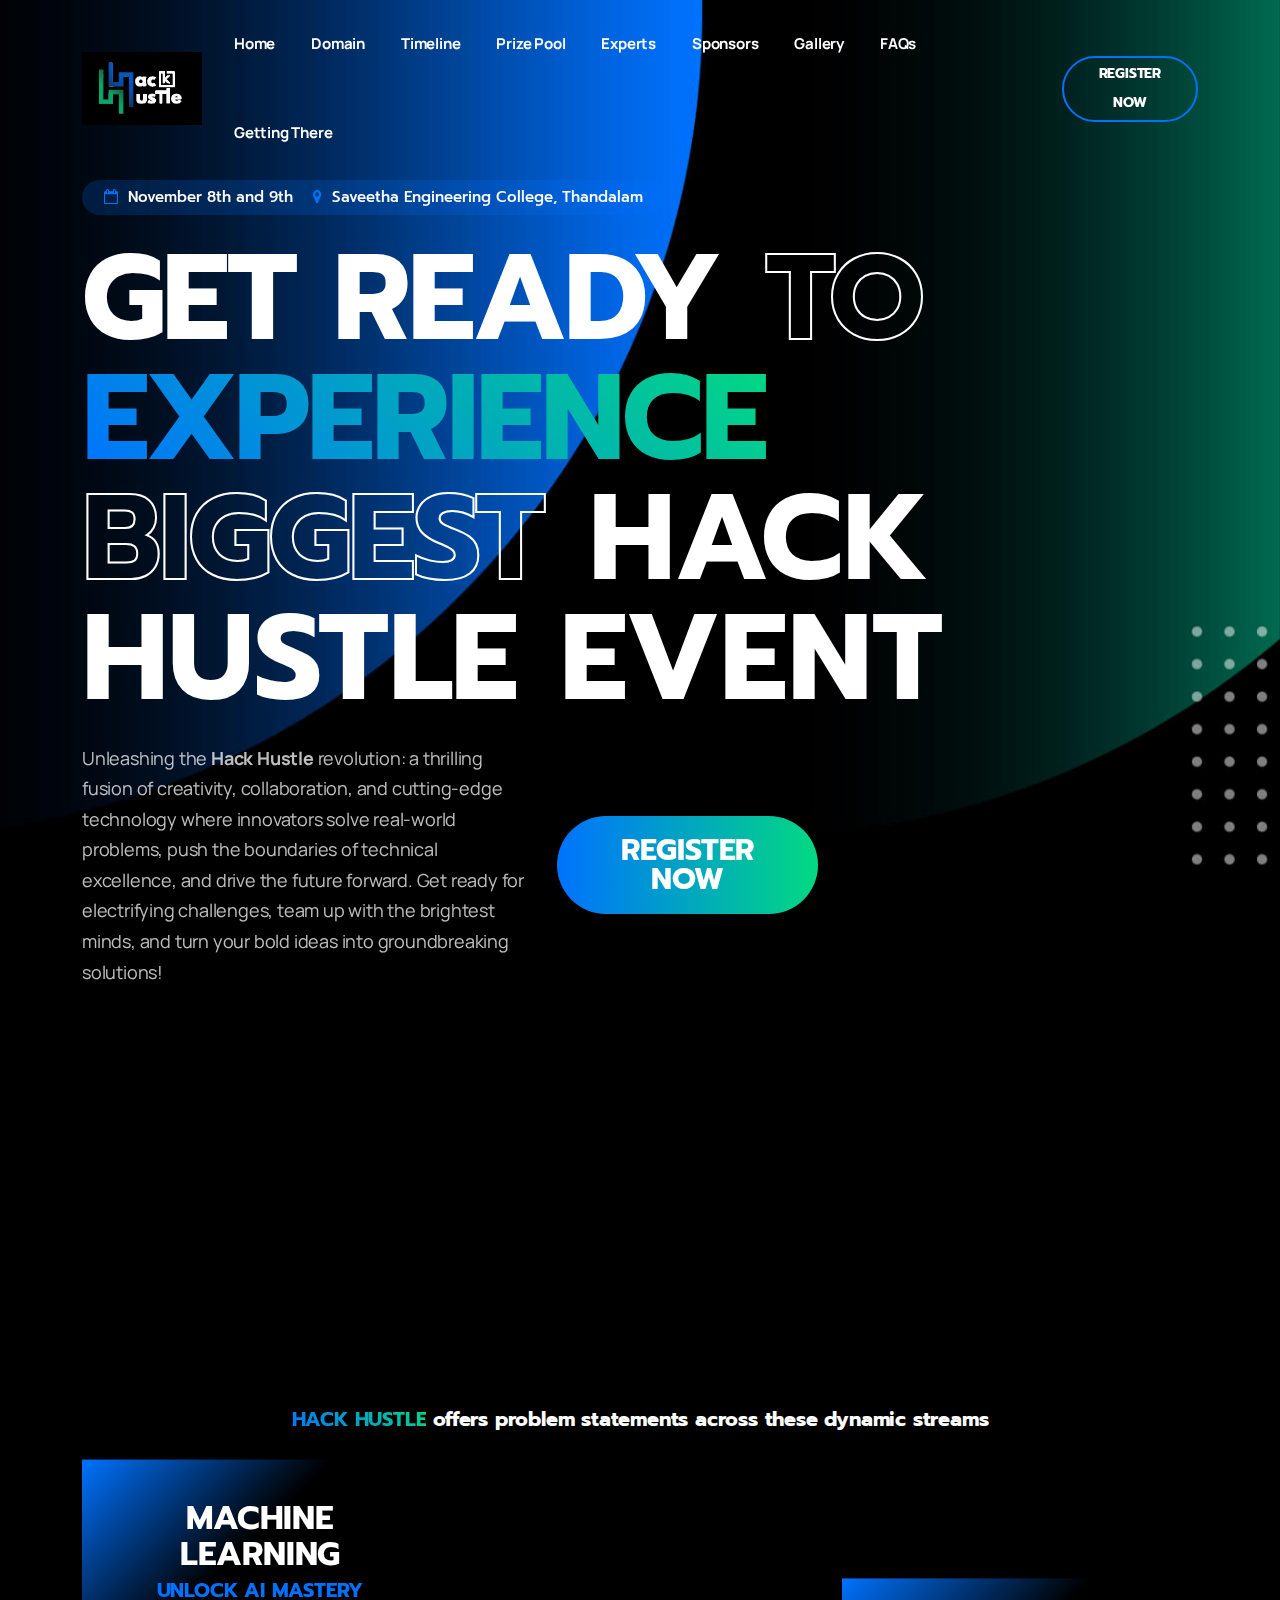
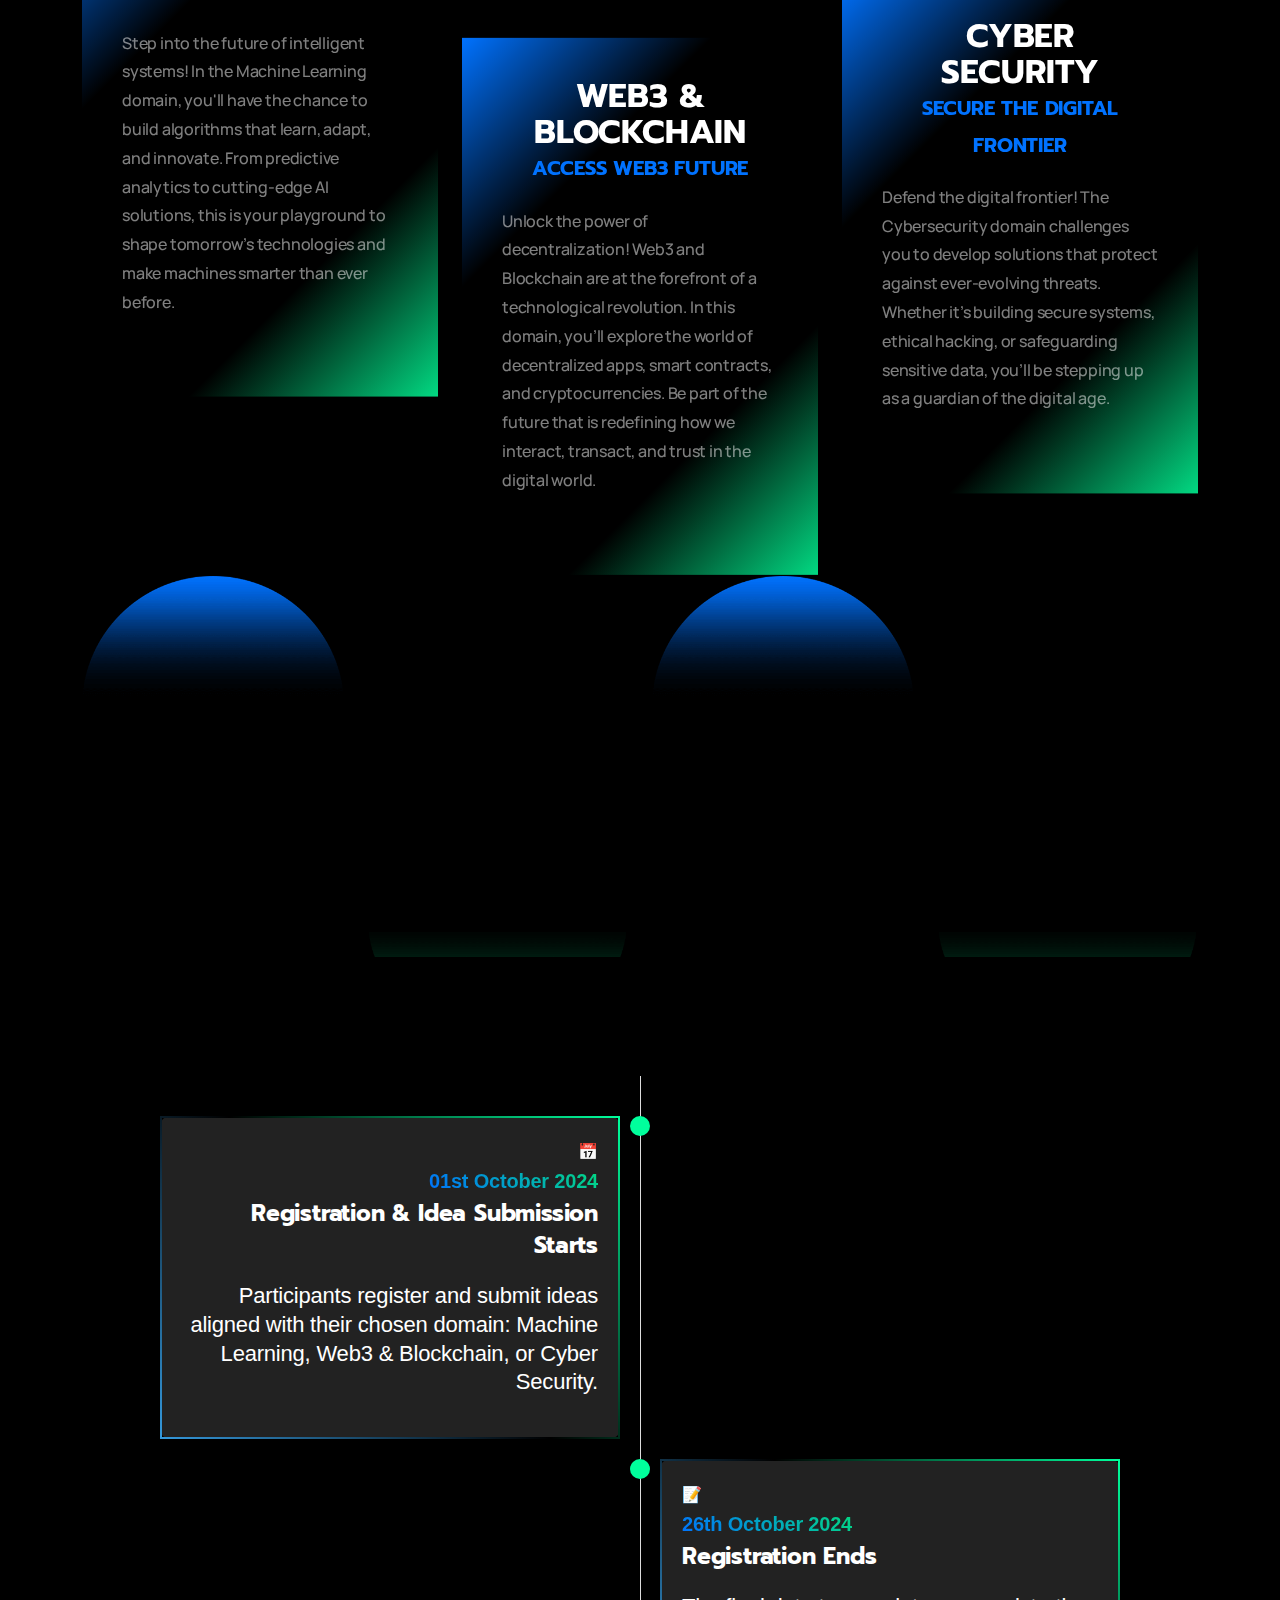
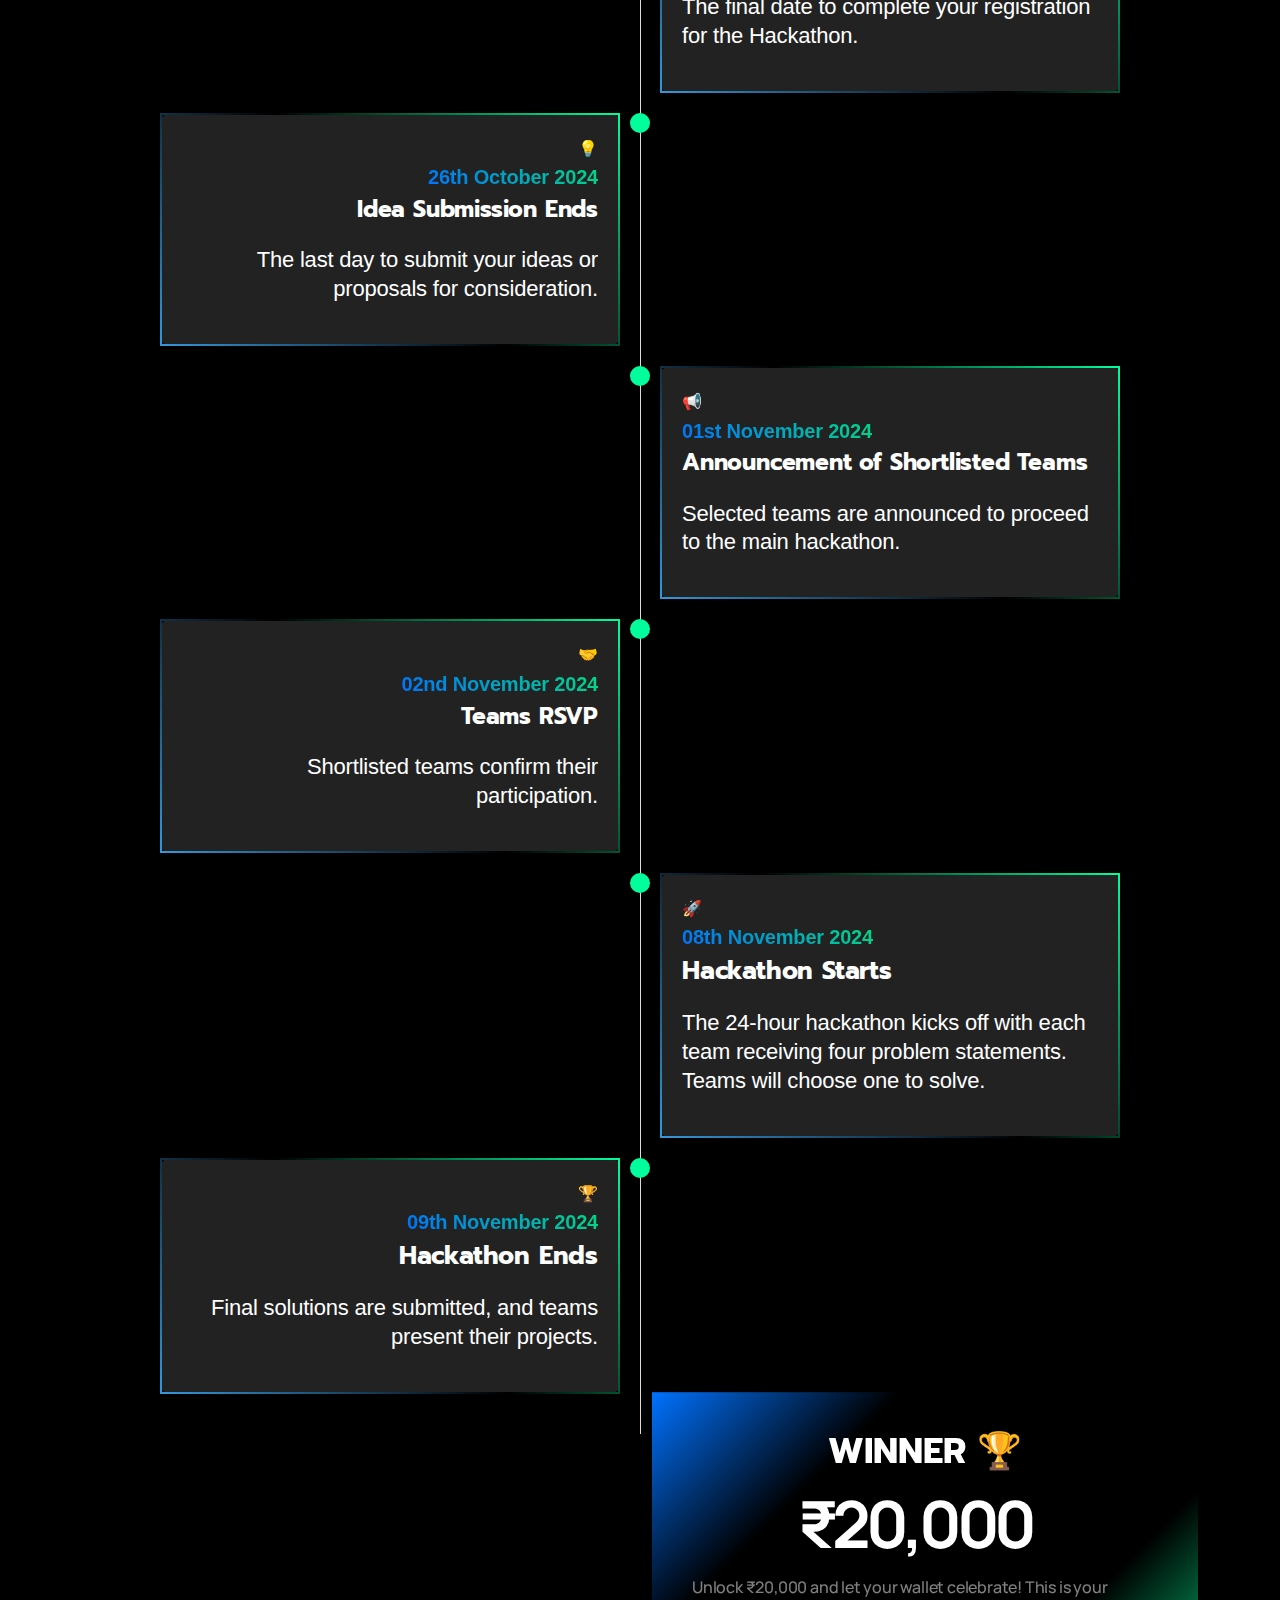
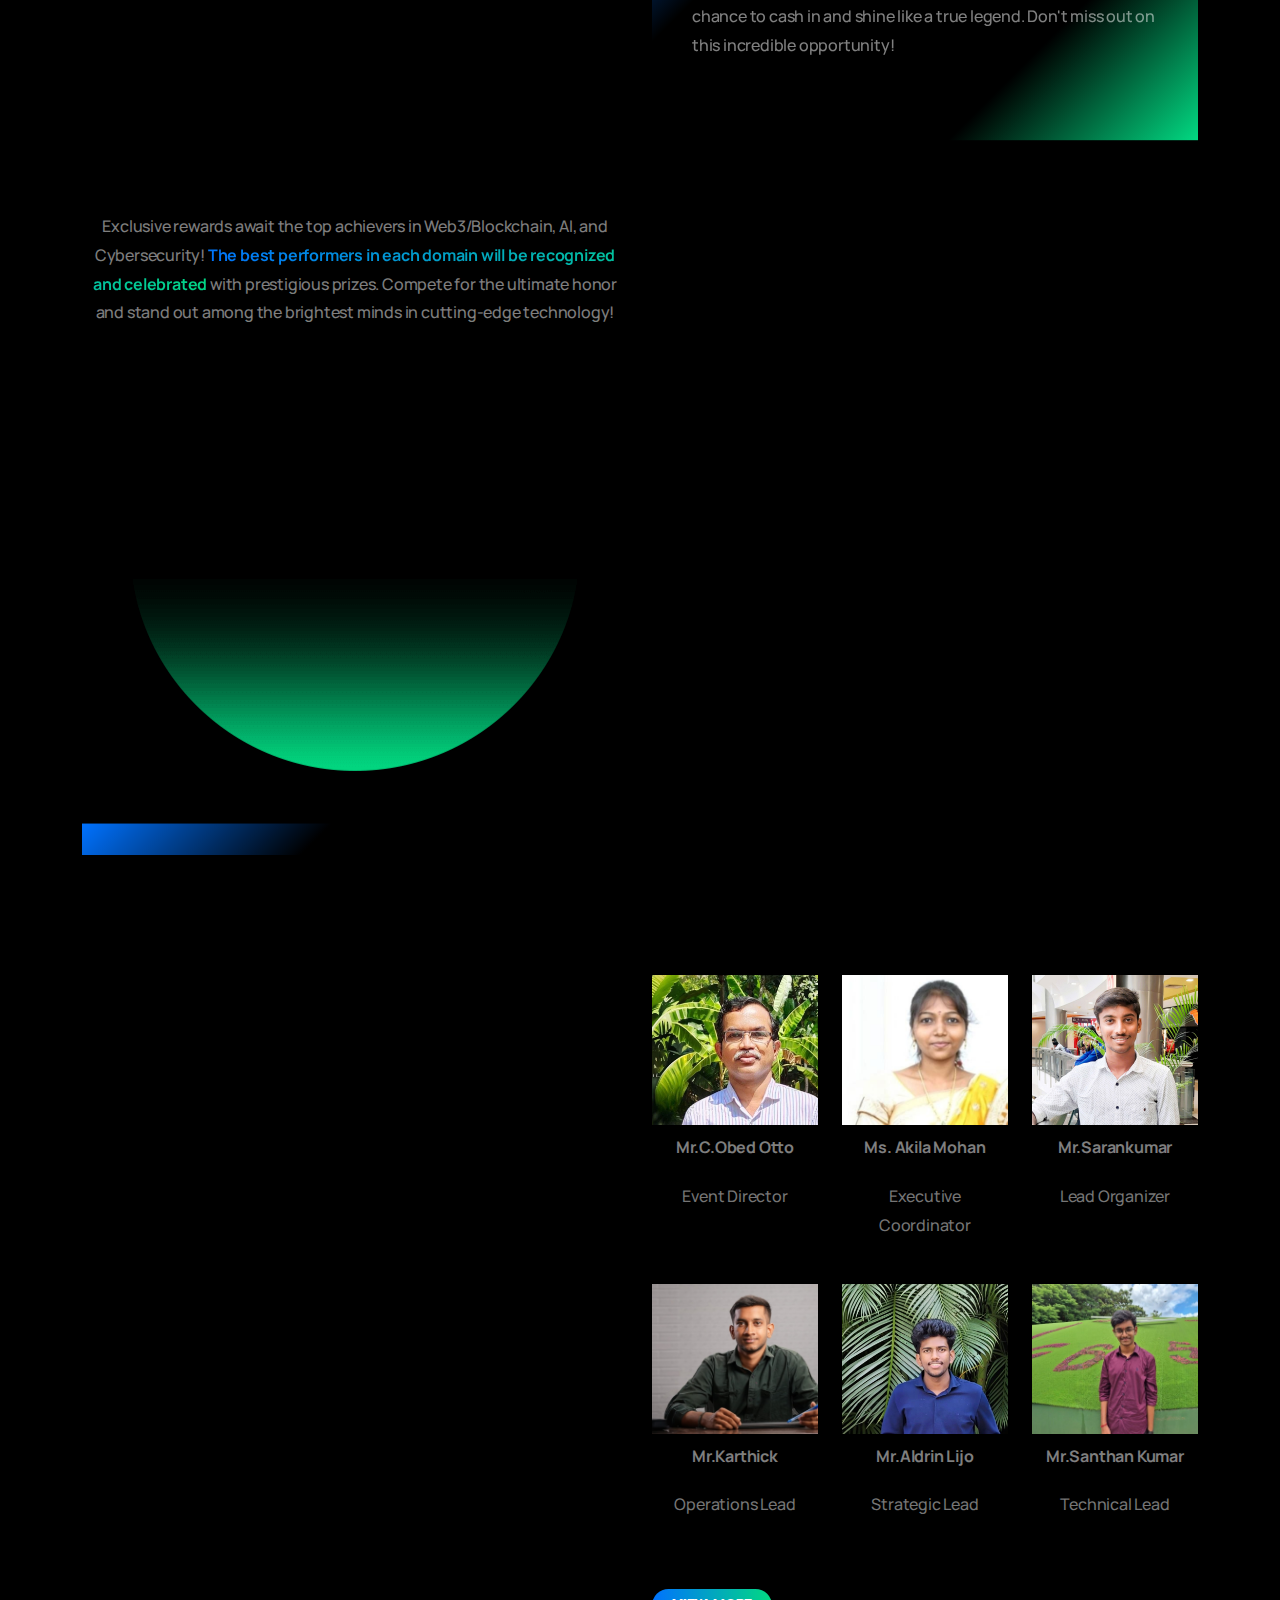
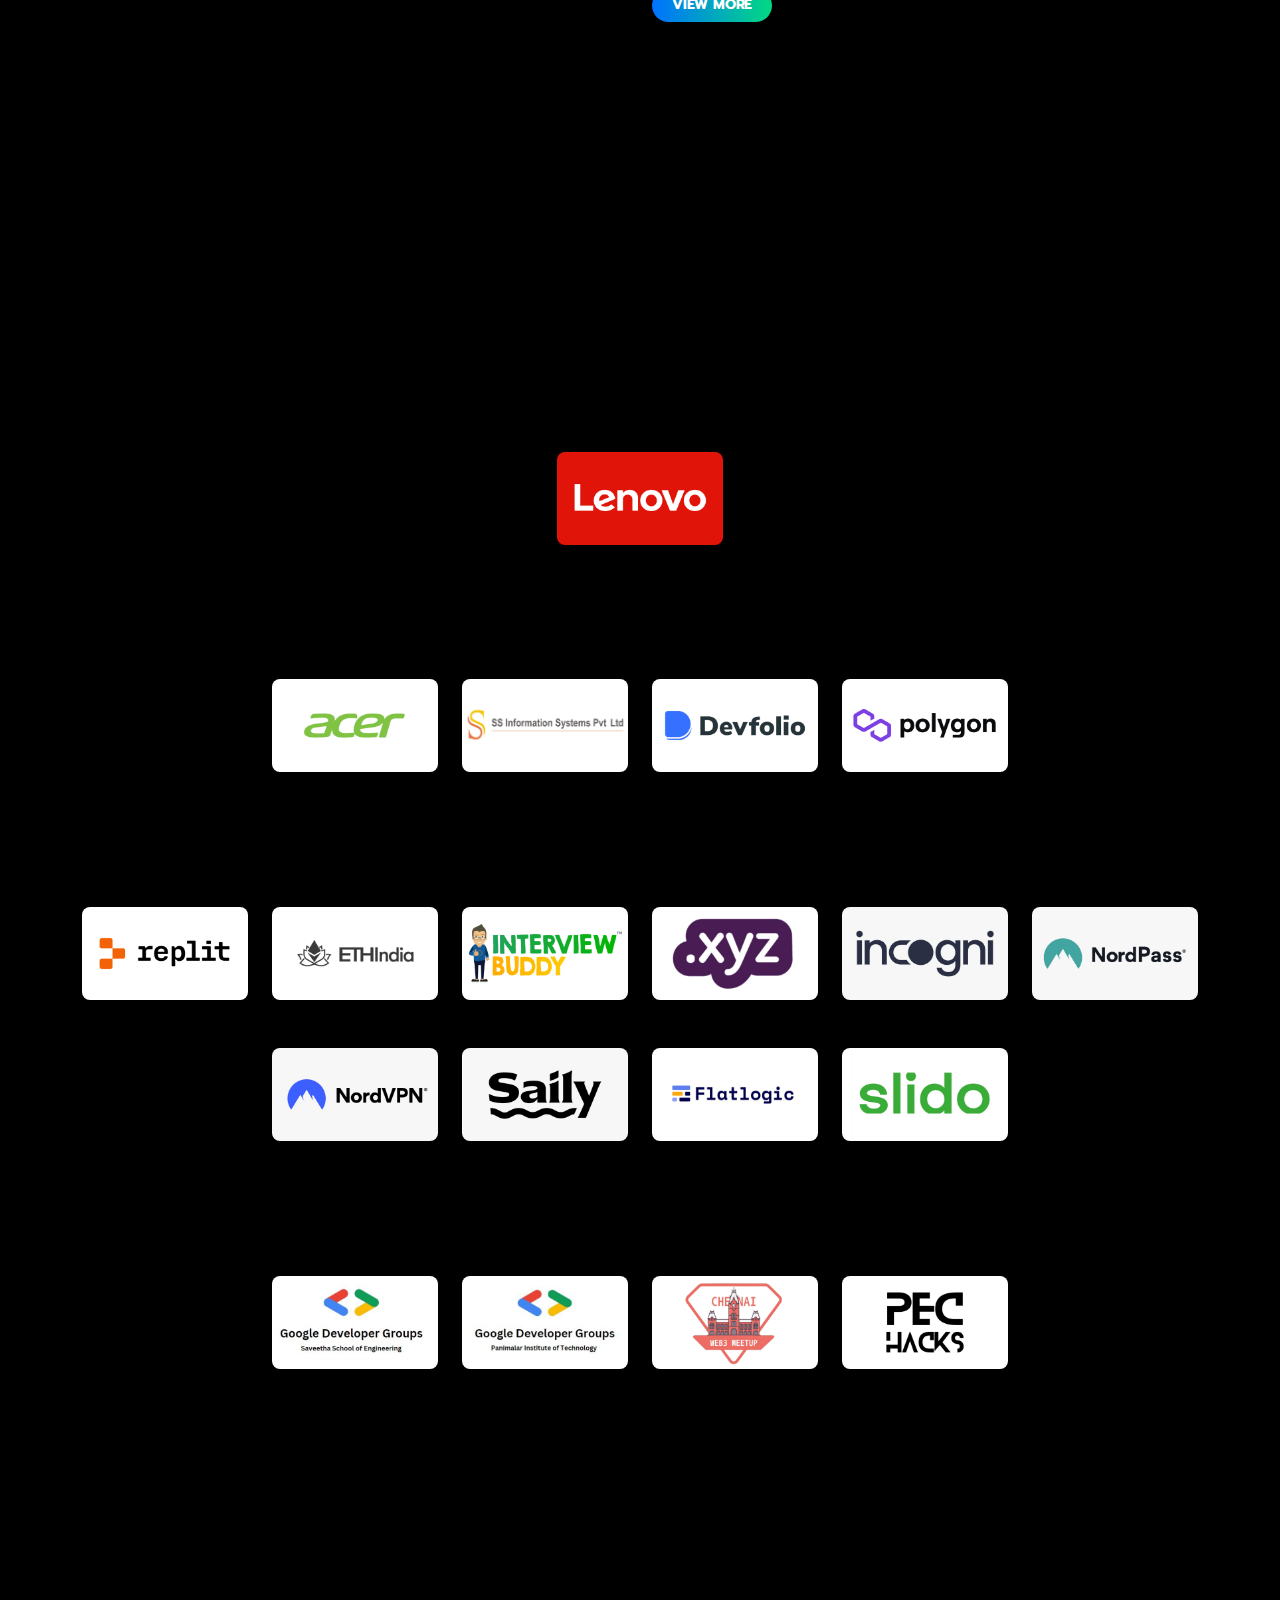
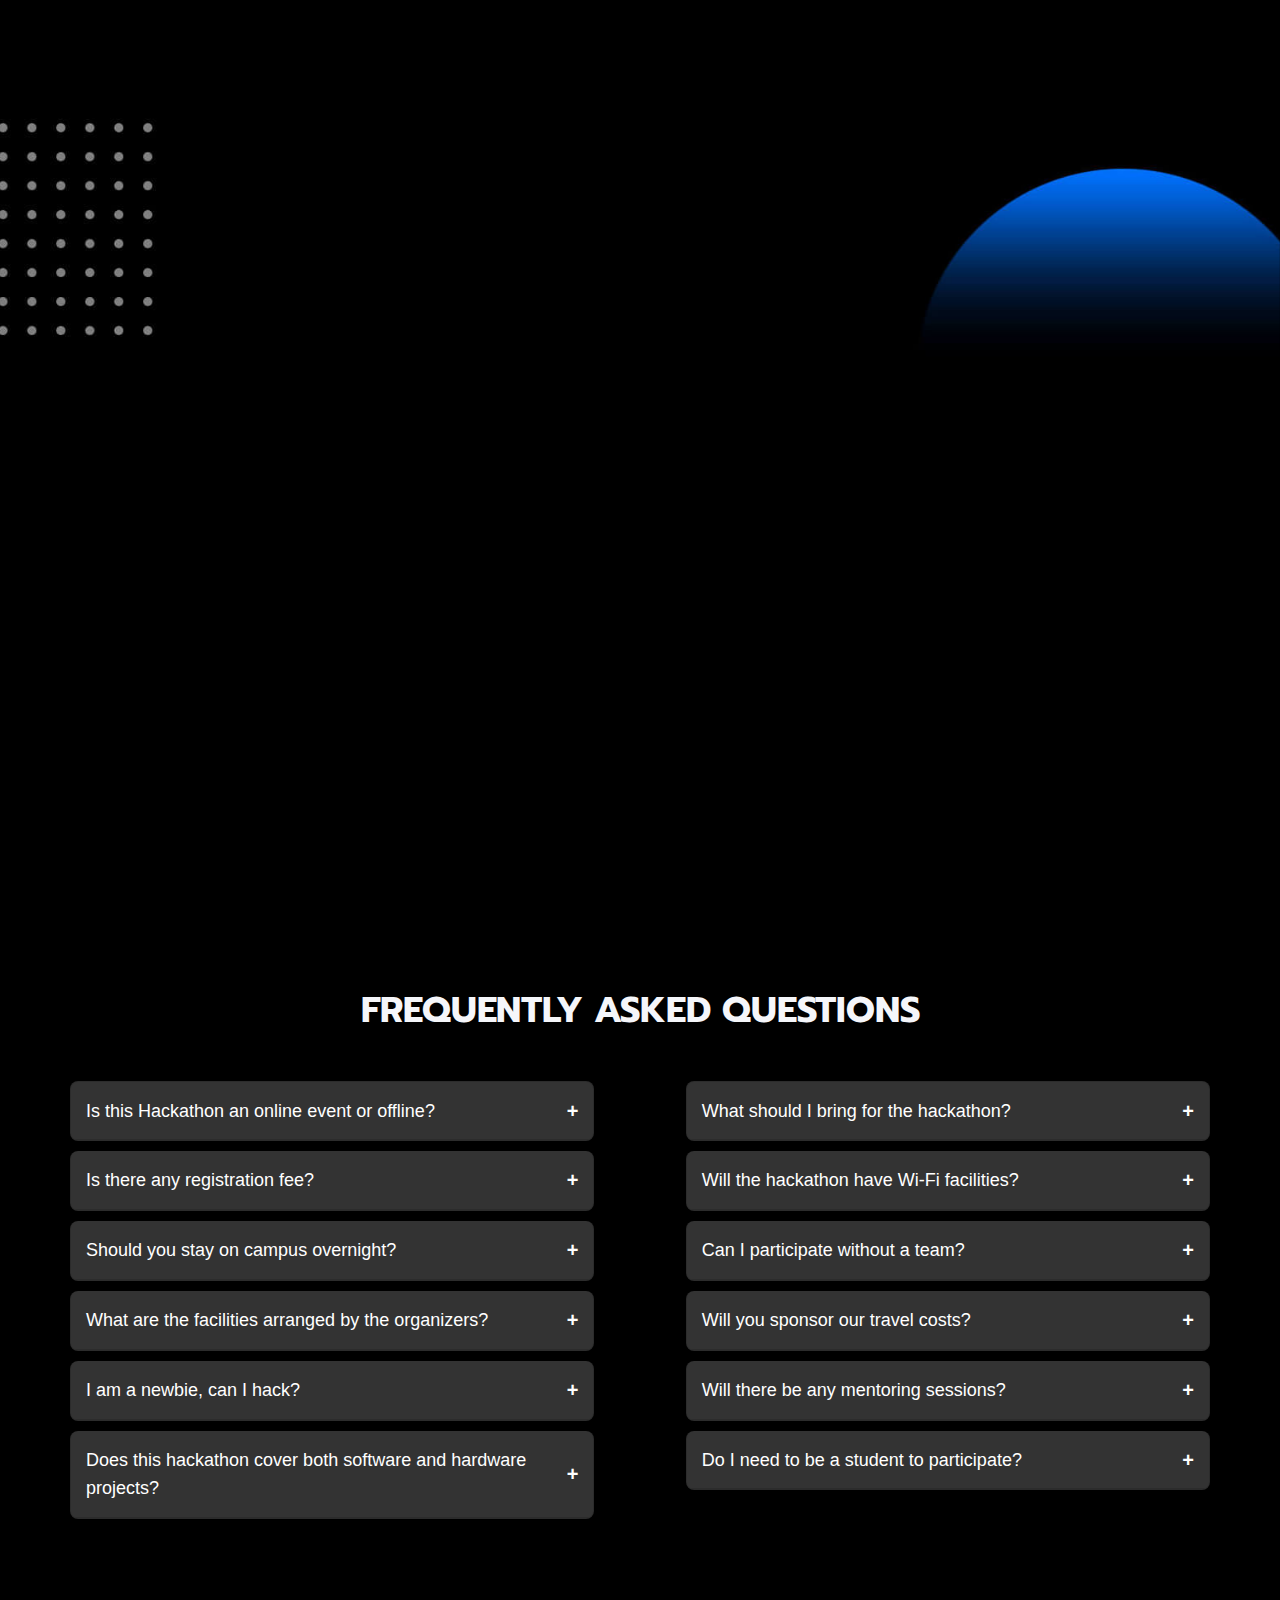
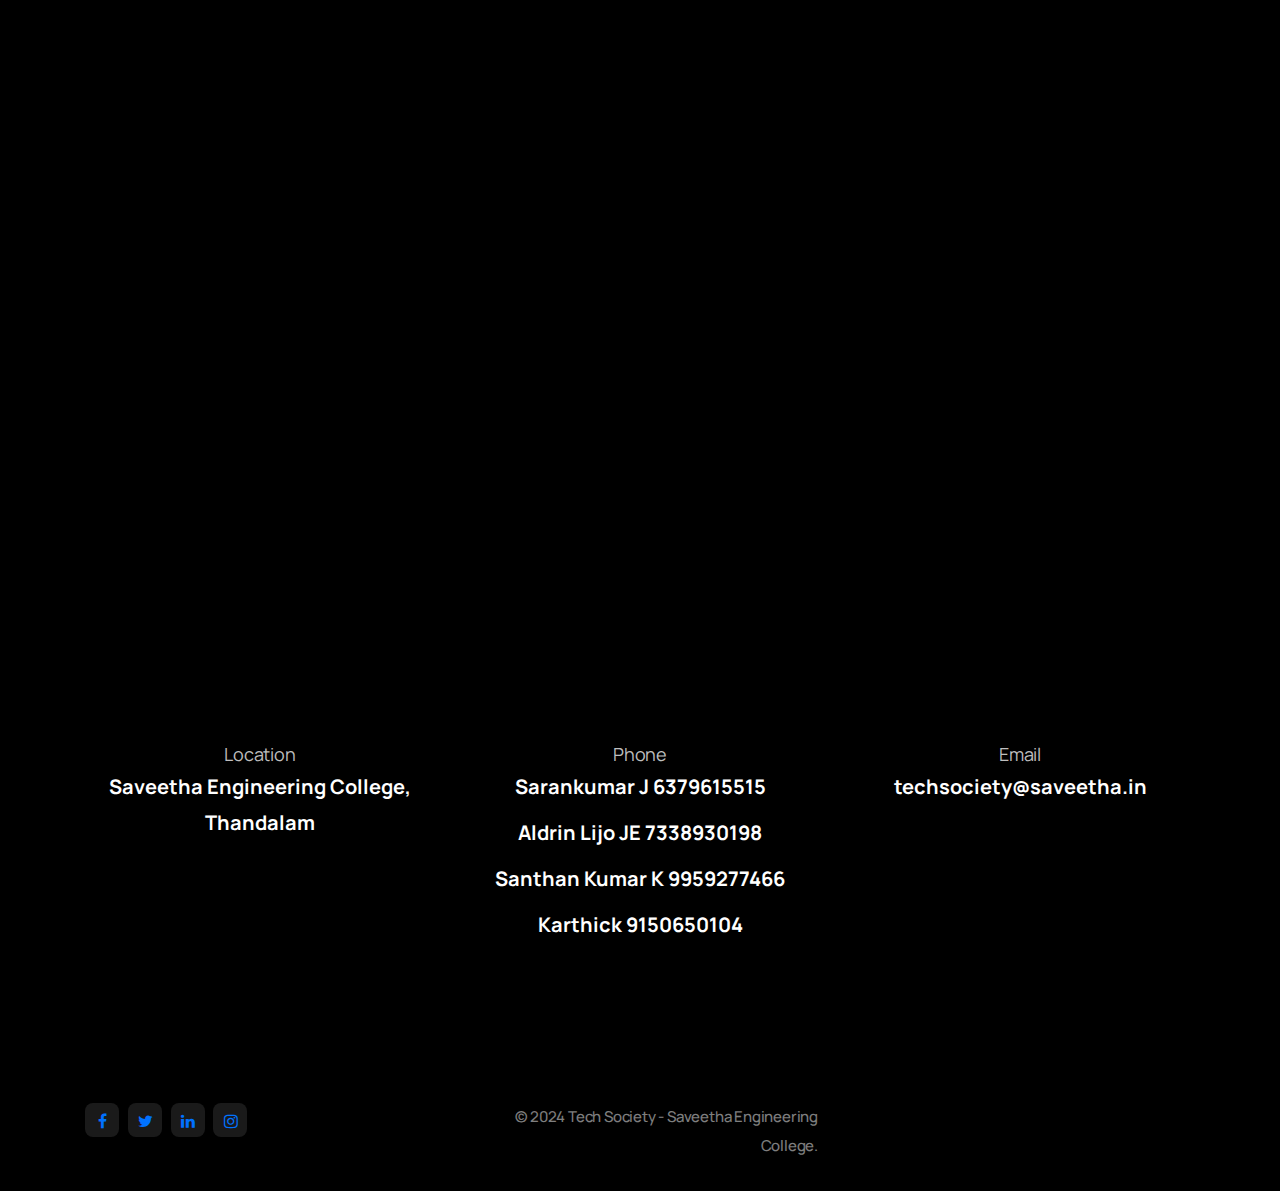
==== index.html @ f3ceb342 "Update index.html" ====
<!DOCTYPE html>
<html lang="en">

<head>
    <title>HackHustle</title>
    <link rel="icon" href="images/HH logo.png" type="image/gif" sizes="20x20">
    <meta content="text/html;charset=utf-8" http-equiv="Content-Type">
    <!-- <meta content="width=device-width, initial-scale=1.0" name="viewport"> -->
    <meta content="HackHustle" name="description">
    <meta content="" name="keywords">
    <meta content="" name="author">
    <!-- CSS Files -->
    <link rel="preconnect" href="https://fonts.googleapis.com" crossorigin>
    <link rel="preconnect" href="https://fonts.gstatic.com" crossorigin>
    <link rel="preload" href="images/background/172.jpg" as="image">
    <link href="css/bootstrap.min.css" rel="stylesheet" type="text/css" id="bootstrap" crossorigin>
    <link href="css/mdb.min.css" rel="stylesheet" type="text/css" id="mdb" crossorigin>
    <link href="css/plugins.css" rel="stylesheet" type="text/css" crossorigin>
    <link href="css/style.css" rel="stylesheet" type="text/css">
    <link href="css/coloring.css" rel="stylesheet" type="text/css" crossorigin>
    <!-- color scheme -->
    <link id="colors" href="css/colors/blue-teal.css" rel="stylesheet" type="text/css">
</head>

<body class="dark-scheme">
    <div id="wrapper">
        <div class="scrollbar"></div>
        <!-- page preloader begin -->
        <div id="de-loader"></div>
        <!-- page preloader close -->
        <header class="transparent">
            <div class="container">
                <div class="row">
                    <div class="col-md-12">
                        <div class="de-flex sm-pt10">
                            <div class="de-flex-col">
                                <div class="de-flex-col">
                                    <!-- logo begin -->
                                    <div id="logo">
                                        <a href="index.html">
                                            <source srcset="image.webp" type="image/webp">
                                            <img src="./images/lo-removebg-preview.jpg" class="logo-mobile" type="image/webp" alt="" style="max-width: 120px;" loading="eager">
                                            <source srcset="image.webp" type="image/webp">
                                            <img src="./images/lo-removebg-preview.jpg" class="logo-main" type="image/webp" style="max-width: 120px;" alt="" loading="eager">
                                        </a>
                                    </div>
                                    <!-- logo close -->
                                </div>
                            </div>
                            <div class="de-flex-col header-col-mid">
                                <ul id="mainmenu">
                                    <li><a class="menu-item" href="#section-hero">Home</a></li>
                                    <li><a class="menu-item" href="#section-Domain">Domain</a></li>
                                    <li><a class="menu-item" href="#hackathon-timeline">Timeline</a></li>
                                    <li><a class="menu-item" href="#section-Prize">Prize Pool</a></li>
                                    <li><a class="menu-item" href="#section-experts">Experts</a></li>
                                    <li><a class="menu-item" href="#section-sponsors">Sponsors</a></li>
                                    <li><a class="menu-item" href="#section-gallery">Gallery</a></li>
                                    <li><a class="menu-item" href="#faq">FAQs</a></li>
                                    <li><a class="menu-item" href="#section-location">Getting There</a></li>
                                </ul>
                            </div>
                            <div class="de-flex-col">
                                <div class="menu_side_area">
                                    <a href="https://hackhustle.devfolio.co/" class="btn-line">Register Now</a>
                                    <span id="menu-btn"></span>
                                </div>
                            </div>
                        </div>
                    </div>
                </div>
            </div>
        </header>
        <!-- header close -->

        <!-- content begin -->
        <div class="no-bottom no-top" id="content">
            <div id="top"></div>
            <section id="section-hero" class="jarallax">
                <img src="images/background/172.jpg" class="jarallax-img" alt="" loading="eager">
                <div class="container position-relative z1000 wow fadeInDown">
                    <div class="row align-items-center position-relative">
                        <div class="spacer-double d-lg-none d-sm-block"></div>
                        <div class="col-lg-12 z1000">
                            <div class="spacer-double"></div>
                            <h5 class="mb-4 s2"><span class="wow fadeInRight" data-wow-delay=".2s"><i class="id-color fa fa-calendar-o"></i>November 8th and 9th</span><span class="wow fadeInRight" data-wow-delay=".2s"><i class="id-color fa fa-map-marker"></i>Saveetha Engineering College, Thandalam</span></h5>
                            <h1 class="ultra-big text-uppercase mb-4 wow fadeInRight"><span class="wow fadeInLeft" data-wow-delay=".4s">Get Ready</span> <span class="text-line">to</span> <span class="text-gradient">Experience</span> <span class="text-line wow fadeInRight" data-wow-delay=".4s">Biggest</span> Hack Hustle Event</h1>
                        </div>
                        <div class="clearfix"></div>
                        <div class="col-lg-5 col-10">
                            <div class="position-relative">
                                <p class="lead no-bottom wow fadeInLeft">Unleashing the<b> Hack Hustle </b>revolution: a thrilling fusion of creativity, collaboration, and cutting-edge technology where innovators solve real-world problems, push the boundaries of technical excellence, and drive the future forward. Get ready for electrifying challenges, team up with the brightest minds, and turn your bold ideas into groundbreaking solutions!</p>
                            </div>
                        </div>
                        <div class="spacer-single d-lg-none d-sm-block"></div>
                        <div class="col-lg-3">
                            <a class="btn-main big wow fadeInLeft" href="https://hackhustle.devfolio.co/">Register Now</a>
                        </div>
                        </div>
                    </div>
                </div>
            </section>

            <section aria-label="section" class="no-top no-bottom scroller">
                <div class="wow fadeInRight d-flex">
                    <div class="de-marquee-list wow">
                        <div class="d-item">
                            <span class="d-item-txt">Saveetha Engineering College</span>
                            <span class="d-item-display"><i class="d-item-block"></i></span>
                            <span class="d-item-txt">Tech Society</span>
                            <span class="d-item-display"><i class="d-item-block"></i></span>
                            <span class="d-item-txt">Hack Hustle</span>
                            <span class="d-item-display"><i class="d-item-block"></i></span>
                        </div>
                    </div>
                </div>
            </section>

            <section id="section-Domain">
                <div class="container">
                    <div class="row">
                        <div class="col-lg-12 text-center">
                            <h2 class="text-uppercase wow fadeInUp">Choose your <span class="text-gradient">Domain</span></h2>
                            <h5><span class="text-gradient">HACK HUSTLE</span> offers problem statements across these dynamic streams</h5>
                            <div class="spacer-40"></div>
                            <div class="spacer-40"></div>
                        </div>
            
                        <div class="col-lg-4" data-jarallax-element="20">
                            <div class="de-pricing-s1">
                                <div class="d-content">
                                    <h3 style="font-size:33px;">Machine Learning<span>Unlock AI Mastery</span></h3>
                                    <p>Step into the future of intelligent systems! In the Machine Learning domain, you'll have the chance to build algorithms that learn, adapt, and innovate. From predictive analytics to cutting-edge AI solutions, this is your playground to shape tomorrow’s technologies and make machines smarter than ever before.</p>
                                    <div class="spacer-20"></div>
                                </div>
                                <div class="d-deco-top"></div>
                                <div class="d-deco-bottom"></div>
                            </div>
                        </div>
            
                        <div class="col-lg-4" data-jarallax-element="-40">
                            <div class="de-pricing-s1">
                                <div class="d-content">
                                    <h3 style="font-size:33px;">Web3 & Blockchain<span>Access Web3 Future</span></h3>
                                    <p>Unlock the power of decentralization! Web3 and Blockchain are at the forefront of a technological revolution. In this domain, you’ll explore the world of decentralized apps, smart contracts, and cryptocurrencies. Be part of the future that is redefining how we interact, transact, and trust in the digital world.</p>
                                    <div class="spacer-20"></div>
                                </div>
                                <div class="d-deco-top"></div>
                                <div class="d-deco-bottom"></div>
                            </div>
                        </div>
            
                        <div class="col-lg-4" data-jarallax-element="-20">
                            <div class="de-pricing-s1">
                                <div class="d-content">
                                    <h3 style="font-size:33px;">Cyber security<span>Secure the Digital Frontier</span></h3>
                                    <p>Defend the digital frontier! The Cybersecurity domain challenges you to develop solutions that protect against ever-evolving threats. Whether it’s building secure systems, ethical hacking, or safeguarding sensitive data, you’ll be stepping up as a guardian of the digital age.</p>
                                    <div class="spacer-20"></div>
                                </div>
                                <div class="d-deco-top"></div>
                                <div class="d-deco-bottom"></div>
                            </div>
                        </div>
                    </div>
                </div>
            </section>

            <section class="no-top countdown-container">
                <div class="container">
                    <div class="row text-center">
                        <div class="col-md-3 col-sm-6 mb-sm-30 position-relative">
                            <div class="de_count position-absolute top-50 start-50 translate-middle text-light wow fadeInUp">
                                <h3 class="timer days text-gradient" data-to="0" data-speed="1">0</h3>
                                <h4 class="text-uppercase">Days</h4>
                            </div>
                            <img src="images/misc/circle-gradient72.png" class="img-fluid" alt="">
                        </div>
                        <div class="col-md-3 col-sm-6 mb-sm-30 position-relative" data-jarallax-element="-50">
                            <div class="de_count position-absolute top-50 start-50 translate-middle text-light wow fadeInUp">
                                <h3 class="timer hours text-line" data-to="0" data-speed="1">0</h3>
                                <h4 class="text-uppercase">Hours</h4>
                            </div>
                            <img src="images/misc/circle-gradient-272.png" class="img-fluid" alt="">
                        </div>
                        <div class="col-md-3 col-sm-6 mb-sm-30 position-relative">
                            <div class="de_count position-absolute top-50 start-50 translate-middle text-light wow fadeInUp">
                                <h3 class="timer minutes text-gradient" data-to="0" data-speed="1">0</h3>
                                <h4 class="text-uppercase">Minutes</h4>
                            </div>
                            <img src="images/misc/circle-gradient72.png" class="img-fluid" alt="">
                        </div>
                        <div class="col-md-3 col-sm-6 mb-sm-30 position-relative" data-jarallax-element="-50">
                            <div class="de_count position-absolute top-50 start-50 translate-middle text-light wow fadeInUp">
                                <h3 class="timer seconds text-line" data-to="0" data-speed="1">0</h3>
                                <h4 class="text-uppercase">Seconds</h4>
                            </div>
                            <img src="images/misc/circle-gradient-272.png" class="img-fluid" alt="">
                        </div>
                    </div>
                </div>
            </section>
            

            <section id="hackathon-timeline">
                <div class="background-container">
                    <div class="stars"></div>
                    <div class="twinkling"></div>
                </div>
                <div class="heading">
                    <h2 class="text-uppercase wow fadeInUp" style="margin-bottom: 20px;">
                        <span class="text-line">Hackathon</span>
                        <span class="text-gradient">Timeline</span>
                    </h2>
                </div>
                <div class="timeline">
                    <!-- The vertical line in the middle of the timeline -->
                    <div class="timeline-line"></div>
        
                    <div class="timeline-item" data-aos="fade-right">
                        <div class="timeline-content">
                            <div class="icon">📅</div>
                            <span class="text-gradient" style="font-weight: bold; font-size: 20px">01st October 2024</span>
                            <h3 style="font-size: 23px;">Registration & Idea Submission Starts</h3>
                            <p style="font-size: 22px;">Participants register and submit ideas aligned with their chosen domain: Machine Learning, Web3 & Blockchain, or Cyber Security.
                            </p>
                        </div>
                    </div>
        
                    <div class="timeline-item" data-aos="fade-left">
                        <div class="timeline-content">
                            <div class="icon">📝</div>
                            <span class="text-gradient" style="font-weight: bold; font-size: 20px">26th October 2024</span>
                            <h3 style="font-size: 23px;">Registration Ends</h3>
                            <p style="font-size: 22px;">The final date to complete your registration for the Hackathon.
                            </p>
                        </div>
                    </div>
        
                    <div class="timeline-item" data-aos="fade-right">
                        <div class="timeline-content">
                            <div class="icon">💡</div>
                            <span class="text-gradient" style="font-weight: bold; font-size: 20px">26th October 2024</span>
                            <h3 style="font-size: 23px;">Idea Submission Ends</h3>
                            <p style="font-size: 22px;">The last day to submit your ideas or proposals for consideration.
                            </p>
                        </div>
                    </div>
        
                    <div class="timeline-item" data-aos="fade-left">
                        <div class="timeline-content">
                            <div class="icon">📢</div>
                            <span class="text-gradient" style="font-weight: bold; font-size: 20px">01st November 2024</span>
                            <h3 style="font-size: 23px;">Announcement of Shortlisted Teams</h3>
                            <p style="font-size: 22px;">Selected teams are announced to proceed to the main hackathon.
                            </p>
                        </div>
                    </div>
        
                    <div class="timeline-item" data-aos="fade-right">
                        <div class="timeline-content">
                            <div class="icon">🤝</div>
                            <span class="text-gradient" style="font-weight: bold; font-size: 20px">02nd November 2024</span>
                            <h3 style="font-size: 23px;">Teams RSVP</h3>
                            <p style="font-size: 22px;">Shortlisted teams confirm their participation.
                            </p>
                        </div>
                    </div>
        
        
                    <div class="timeline-item" data-aos="fade-right">
                        <div class="timeline-content">
                            <div class="icon">🚀</div>
                            <span class="text-gradient" style="font-weight: bold; font-size: 20px">08th November 2024</span>
                            <h3 style="font-size: 25px;">Hackathon Starts</h3>
                            <p style="font-size: 22px;">The 24-hour hackathon kicks off with each team receiving four problem statements. Teams will choose one to solve.
                            </p>
                        </div>
                    </div>
        
                    <div class="timeline-item" data-aos="fade-left">
                        <div class="timeline-content">
                            <div class="icon">🏆</div>
                            <span class="text-gradient" style="font-weight: bold; font-size: 20px">09th November 2024</span>
                            <h3 style="font-size: 25px;">Hackathon Ends</h3>
                            <p style="font-size: 22px;">Final solutions are submitted, and teams present their projects.
                            </p>
                        </div>
                    </div>
                </div>
            </section>

            <section id="section-Prize">
                <div class="container">
                    <div class="row">
                        <div class="col-lg-6 align-items-center text-center">
                            <h2 class="text-uppercase wow fadeInUp">Exciting Rewards Await Each Stream <span class="text-gradient">Champion!</span></h2>
                            <div class="spacer-20"></div>
                            <p class="fadeInUp">Exclusive rewards await the top achievers in Web3/Blockchain, AI, and Cybersecurity! <strong class="text-gradient">The best performers in each domain will be recognized and celebrated</strong> with prestigious prizes. Compete for the ultimate honor and stand out among the brightest minds in cutting-edge technology!</p>
                            <div class="spacer-40"></div>
                        </div>
            
                        <div class="col-lg-6" data-jarallax-element="20">
                            <div class="de-pricing-s1">
                                <div class="d-content">
                                    <h3>Winner 🏆</h3>
                                    <div class="d-price" style="font-size: 65px;">₹20,000</div>
                                    <p>Unlock ₹20,000 and let your wallet celebrate! This is your chance to cash in and shine like a true legend. Don't miss out on this incredible opportunity!</p>
                                    <div class="spacer-20"></div>
                                </div>
                                <div class="d-deco-top"></div>
                                <div class="d-deco-bottom"></div>
                            </div>
                        </div>
            
                        <div class="col-lg-6" data-jarallax-element="-40">
                            <div class="de-pricing-s1">
                                <div class="d-content">
                                    <h3>Runner-Up 🥈</h3>
                                    <div class="d-price"style="font-size: 65px;">₹15,000</div>
                                    <p>Claim the ₹15,000 prize and show you're almost at the top! First runner-up, but a true champion in the making. Your victory is just around the corner!</p>
                                    <div class="spacer-20"></div>
                                </div>
                                <div class="d-deco-top"></div>
                                <div class="d-deco-bottom"></div>
                            </div>
                        </div>
            
                        <!-- Swags and Other Things Section -->
                        <div class="col-lg-6" data-jarallax-element="-40">
                            <div class="de-pricing-s1 align-items-center">
                                <div class="spacer-40"></div>
                                <h3>Swags and Other Things 🎁</h3>
                                <p class="text-lg-center">Get exclusive swags like <strong class="text-gradient">T-shirts, stickers, and more!</strong> These are limited-edition items that you won't want to miss out on. Grab yours by being part of this amazing event!</p>
                                <div class="spacer-20"></div>
                                <div class="spacer-40"></div>
                            </div>
                        </div>
                    </div>
                </div>
            </section>
            

            <section id="section-experts">
                <div class="container position-relative z1000">
                    <div class="row align-items-center">
                        <div class="col-lg-6 position-relative" data-jarallax-element="60">
                            <div class="position-relative z1000">
                                <h2 class="text-uppercase wow fadeInRight" data-wow-delay=".3s">
                                    The <span class="text-line">MasterMinds</span> behind the <span class="text-gradient">HackHustle</span>
                                </h2>
                                <div class="row">
                                    <div class="col-lg-10 col-10">
                                        <p class="wow fadeInRight" data-wow-delay=".4s">Meet the passionate team behind HackHustle, a group of driven innovators and tech enthusiasts dedicated to solving real-world challenges through creativity and collaboration. With diverse expertise and a shared vision, they're committed to making this hackathon an unforgettable experience!</p>
                                    </div>
                                </div>
                                <div class="spacer-40"></div>
                            </div>
                            <img src="images/misc/circle-gradient-272.png" class="position-absolute top-50 start-50 translate-middle" alt="">
                        </div>
            
                        <div class="col-lg-6">
                            <div class="tree-structure">
                                <!-- Row of 3 images with name and position -->
                                <div class="row justify-content-center">
                                    <!-- Sponsor 1 -->
                                    <div class="col-lg-4 col-md-4 col-6">
                                        <div class="de-img-cap-1 text-center">
                                            <img src="images/ima/16.jpg"  alt="Team 1">
                                            <p class="mt-2"><strong>Mr.C.Obed Otto</strong></p>
                                            <p class="text-muted">Event Director</p>
                                        </div>
                                    </div>
                                    <!-- Sponsor 2 -->
                                    <div class="col-lg-4 col-md-4 col-6">
                                        <div class="de-img-cap-1 text-center">
                                            <img src="images/ima/12.jpg" alt="Team 2" >
                                            <p class="mt-2"><strong>Ms. Akila Mohan</strong></p>
                                            <p class="text-muted">Executive Coordinator</p>
                                        </div>
                                    </div>
                                    <!-- Sponsor 3 -->
                                    <div class="col-lg-4 col-md-4 col-6">
                                        <div class="de-img-cap-1 text-center">
                                            <img src="images/ima/14.jpg" alt="Team 3">
                                            <p class="mt-2"><strong>Mr.Sarankumar</strong></p>
                                            <p class="text-muted">Lead Organizer</p>
                                        </div>
                                    </div>
                                </div>
            
                                <!-- Additional Row if needed -->
                                <div class="row justify-content-center mt-4">
                                    <!-- Sponsor 4 -->
                                    <div class="col-lg-4 col-md-4 col-6">
                                        <div class="de-img-cap-1 text-center">
                                            <img src="images/ima/1.jpg"  alt="Team 4">
                                            <p class="mt-2"><strong>Mr.Karthick</strong></p>
                                            <p class="text-muted">Operations Lead</p>
                                        </div>
                                    </div>
                                    <!-- Sponsor 5 -->
                                    <div class="col-lg-4 col-md-4 col-6">
                                        <div class="de-img-cap-1 text-center">
                                            <img src="images/ima/13.jpg" alt="Team 5">
                                            <p class="mt-2"><strong>Mr.Aldrin Lijo</strong></p>
                                            <p class="text-muted">Strategic Lead</p>
                                        </div>
                                    </div>
                                    <!-- Sponsor 6 -->
                                    <div class="col-lg-4 col-md-4 col-6">
                                        <div class="de-img-cap-1 text-center">
                                            <img src="images/ima/11.jpg" alt="Team 6">
                                            <p class="mt-2"><strong>Mr.Santhan Kumar</strong></p>
                                            <p class="text-muted">Technical Lead</p>
                                        </div>
                                    </div>
                                </div>
            
                                <a class="btn-main" style="margin-top: 50px;" href="http://techsociety.saveetha.in/about/">View More</a>
                            </div>
                        </div>
                    </div>
                </div>
            </section>            
            <section id="section-sponsors">
                <div class="container">
                    <!-- Our Sponsors Heading -->
                    <div class="row">
                        <div class="col-md-12 text-center">
                            <h2 class="text-uppercase wow fadeInUp"><span class="text-gradient">Our Sponsors</span></h2>
                        </div>
                    </div>
            
                    <div class="spacer-single"></div>
                    <!--Title Sponsor-->
                    <div class="row g-4 justify-content-center">
                        <div class="col-md-12 text-center">
                            <h3 class="text-uppercase wow fadeInUp"><span class="text-gradient">Title Sponsor</span></h3>
                        </div>
                        <div class="col-lg-2 col-md-4 col-6 mb-4">
                            <a href="https://www.lenovo.com/in/en/">
                                <img src="images/sponsors/lenovo.png" class="img-fluid" alt="devfolio" style="border-radius: 8px;">
                            </a>
                        </div>
                    </div>
                    <div class="spacer-single"></div>
            
                    <!-- Gold Sponsors -->
                    <div class="row g-4 justify-content-center">
                        <div class="col-md-12 text-center">
                            <h3 class="text-uppercase wow fadeInUp"><span class="text-gradient">Gold Sponsors</span></h3>
                        </div>
                        <div class="col-lg-2 col-md-4 col-6 mb-4">
                            <a href="https://www.acer.com/in-en">
                                <img src="images/sponsors/acer.png" class="img-fluid" alt="devfolio" style="border-radius: 8px;">
                            </a>
                        </div>
                        <div class="col-lg-2 col-md-4 col-6 mb-4">
                            <a href="https://www.ssinformation.in/">
                                <img src="images/sponsors/ss_info.png" class="img-fluid" alt="SS information System private Limited" style="border-radius: 8px;" >
                            </a>
                        </div>
                        <div class="col-lg-2 col-md-4 col-6 mb-4">
                            <a href="https://devfolio.co/">
                                <img src="images/sponsors/devfolio72.png" class="img-fluid" alt="devfolio" style="border-radius: 8px;">
                            </a>
                        </div>
                        <div class="col-lg-2 col-md-4 col-6 mb-4">
                            <a href="https://polygon.technology/">
                                <img src="images/sponsors/polygon72.png" class="img-fluid" alt="polygon" style="border-radius: 8px;">
                            </a> 
                        </div>
                    </div>
            
                    <div class="spacer-single"></div>
            
                    <!-- Silver Sponsors -->
                    <div class="row g-4 justify-content-center">
                        <div class="col-md-12 text-center">
                            <h3 class="text-uppercase wow fadeInUp"><span class="text-gradient">Silver Sponsors</span></h3>
                        </div>
                        <div class="col-lg-2 col-md-4 col-6 mb-4">
                            <a href="https://replit.com/">
                                <img src="images/sponsors/replit72.png" class="img-fluid" alt="Silver Sponsor 1" style="border-radius: 8px;">
                            </a>
                        </div>
                        <div class="col-lg-2 col-md-4 col-6 mb-4">
                            <a href="https://ethindia2024.devfolio.co/">
                                <img src="images/sponsors/ethindia.png" class="img-fluid" alt="Silver Sponsor 2" style="border-radius: 8px;">
                            </a>
                        </div>
                        <div class="col-lg-2 col-md-4 col-6 mb-4">
                            <a href="https://interviewbuddy.net/">
                                <img src="images/sponsors/interview_buddy72.png" class="img-fluid" alt="Silver Sponsor 3" style="border-radius: 8px;">
                            </a>
                        </div>
                        <div class="col-lg-2 col-md-4 col-6 mb-4">
                            <a href="https://gen.xyz/">
                                <img src="images/sponsors/xyz72.jpg" class="img-fluid" alt="Silver Sponsor 4" style="border-radius: 8px;">
                            </a>
                        </div>
                        <div class="col-lg-2 col-md-4 col-6 mb-4">
                            <a href="https://incogni.com/">
                                <img src="images/sponsors/incogni72.png" class="img-fluid" alt="Silver Sponsor 5" style="border-radius: 8px;">
                            </a>
                        </div>
                        <div class="col-lg-2 col-md-4 col-6 mb-4">
                            <a href="https://nordpass.com/">
                                <img src="images/sponsors/NordPass72.png" class="img-fluid" alt="Silver Sponsor 6" style="border-radius: 8px;">
                            </a>
                        </div>
                        <div class="col-lg-2 col-md-4 col-6 mb-4">
                            <a href="https://nordvpn.com/cybersecurity-site/">
                                <img src="images/sponsors/NordVPN72.png" class="img-fluid" alt="Silver Sponsor 7" style="border-radius: 8px;">
                            </a>
                        </div>
                        <div class="col-lg-2 col-md-4 col-6 mb-4">
                            <a href="https://saily.com/">
                                <img src="images/sponsors/saily72.png" class="img-fluid" alt="Silver Sponsor 8" style="border-radius: 8px;">
                            </a>
                        </div>
                        <div class="col-lg-2 col-md-4 col-6 mb-4">
                            <a href="https://www.slido.com/">
                                <img src="images/sponsors/flatlogic.png" class="img-fluid" alt="Silver Sponsor 9" style="border-radius: 8px;">
                            </a>
                        </div>
                        <div class="col-lg-2 col-md-4 col-6 mb-4">
                            <a href="https://www.slido.com/">
                                <img src="images/sponsors/slido72.png" class="img-fluid" alt="Silver Sponsor 9" style="border-radius: 8px;">
                            </a>
                        </div>
                    </div>
            
                    <div class="spacer-single"></div>

                    <!--Community Sponsors-->
                    <div class="row g-4 justify-content-center">
                        <div class="col-md-12 text-center">
                            <h3 class="text-uppercase wow fadeInUp"><span class="text-gradient">Community partners</span></h3>
                        </div>
                        <div class="col-lg-2 col-md-4 col-6 mb-4">
                            <a href="https://gdg.community.dev/gdg-on-campus-saveetha-school-of-engineering-thandalam-india/">
                                <img src="images/sponsors/GDC_SIMATS72.png" class="img-fluid" alt="Community Partner 1" style="border-radius: 8px;">
                            </a>
                        </div>
                        <div class="col-lg-2 col-md-4 col-6 mb-4">
                            <a href="https://gdg.community.dev/gdg-on-campus-panimalar-institute-of-technology-chennai-india/">
                                <img src="images/sponsors/GDC_PIT72.png" class="img-fluid" alt="Community Partner 2" style="border-radius: 8px;">
                            </a>
                        </div>
                        <div class="col-lg-2 col-md-4 col-6 mb-4">
                            <a href="https://x.com/web3chennai">
                                <img src="images/sponsors/web372.png" class="img-fluid" alt="Community Partner 3" style="border-radius: 8px;">
                            </a>
                        </div>
                        <div class="col-lg-2 col-md-4 col-6 mb-4">
                            <a href="https://pechacks.org/">
                                <img src="images/sponsors/pec_hacks72.png" class="img-fluid" alt="Community Partner 4" style="border-radius: 8px;">
                            </a>
                        </div>
                    </div>

                    <div class="spacer-single"></div>
                </div>
            </section>

            <section id="section-gallery" class="jarallax">
                <img src="images/background/2-flip72.jpg" class="jarallax-img" alt="">
                <div class="container">
                    <div class="row">
                        <div class="col-lg-12 text-center">
                            <h2 class="text-uppercase wow fadeInUp"><span class="text-gradient">Gallery</span></h2>
                        </div>
                        <div class="spacer-single"></div>
                    </div>
                    <div class="row">
                        <div class="col-lg-8 offset-lg-2">
                            <div id="carouselExampleIndicators" class="carousel slide carousel-fade wow fadeInUp" data-mdb-ride="carousel">
                                <div class="carousel-inner mb-5">
                                    <div class="carousel-item active">
                                        <img src="images/gallery/1.jpg" class="d-block w-100" alt="">
                                    </div>
                                    <div class="carousel-item">
                                        <img src="images/gallery/2.jpg" class="d-block w-100" alt="">
                                    </div>
                                    <div class="carousel-item">
                                        <img src="images/gallery/3.jpg" class="d-block w-100" alt="">
                                    </div>
                                    <div class="carousel-item">
                                        <img src="images/gallery/4.jpg" class="d-block w-100" alt="">
                                    </div>
                                    <div class="carousel-item">
                                        <img src="images/gallery/5.jpg" class="d-block w-100" alt="">
                                    </div>
                                </div>

                                <button class="carousel-control-prev" type="button" data-mdb-target="#carouselExampleIndicators" data-mdb-slide="prev">
                                    <span class="carousel-control-prev-icon" aria-hidden="true"></span>
                                    <span class="visually-hidden">Previous</span>
                                </button>
                                <button class="carousel-control-next" type="button" data-mdb-target="#carouselExampleIndicators" data-mdb-slide="next">
                                    <span class="carousel-control-next-icon" aria-hidden="true"></span>
                                    <span class="visually-hidden">Next</span>
                                </button>

                                <div class="carousel-indicators" style="margin-bottom: -20px;">
                                    <button type="button" data-mdb-target="#carouselExampleIndicators" data-mdb-slide-to="0" class="active" aria-current="true" aria-label="Slide 1" style="width: 100px;">
                                        <img class="d-block w-100 img-fluid" src="images/gallery/1.jpg" alt="">
                                    </button>
                                    <button type="button" data-mdb-target="#carouselExampleIndicators" data-mdb-slide-to="1" aria-label="Slide 2" style="width: 100px;">
                                        <img class="d-block w-100 img-fluid" src="images/gallery/2.jpg" alt="">
                                    </button>
                                    <button type="button" data-mdb-target="#carouselExampleIndicators" data-mdb-slide-to="2" aria-label="Slide 3" style="width: 100px;">
                                        <img class="d-block w-100 img-fluid" src="images/gallery/3.jpg" alt="">
                                    </button>
                                    <button type="button" data-mdb-target="#carouselExampleIndicators" data-mdb-slide-to="3" aria-label="Slide 4" style="width: 100px;">
                                        <img class="d-block w-100 img-fluid" src="images/gallery/4.jpg" alt="">
                                    </button>
                                    <button type="button" data-mdb-target="#carouselExampleIndicators" data-mdb-slide-to="4" aria-label="Slide 5" style="width: 100px;">
                                        <img class="d-block w-100 img-fluid" src="images/gallery/5.jpg" alt="">
                                    </button>
                                </div>
                            </div>
                        </div>
                    </div>
                </div>
            </section>
            <!-- Start of FAQ's Section -->
            <section id="faq" class="faq-section">
                <div class="container">
                    <h2 class="faq-title">FREQUENTLY ASKED QUESTIONS</h2>
                    <div class="row">
                        <!-- Left Column (First 6 questions) -->
                        <div class="faq-column">
                            <div class="accordion">
                                <div class="accordion-item">
                                    <button class="accordion-button">
                                        Is this Hackathon an online event or offline?
                                        <span class="accordion-icon">+</span>
                                    </button>
                                    <div class="accordion-content">
                                        <p>This is an offline event.</p>
                                    </div>
                                </div>
                                <div class="accordion-item">
                                    <button class="accordion-button">
                                        Is there any registration fee?
                                        <span class="accordion-icon">+</span>
                                    </button>
                                    <div class="accordion-content">
                                        <p>No, registrations for the event are entirely free of cost.</p>
                                    </div>
                                </div>

                                <div class="accordion-item">
                                    <button class="accordion-button">
                                        Should you stay on campus overnight?
                                        <span class="accordion-icon">+</span>
                                    </button>
                                    <div class="accordion-content">
                                        <p>Yes, we ask that all participants stay on campus throughout the hackathon for the best experience.</p>
                                    </div>
                                </div>

                                <div class="accordion-item">
                                    <button class="accordion-button">
                                        What are the facilities arranged by the organizers?
                                        <span class="accordion-icon">+</span>
                                    </button>
                                    <div class="accordion-content">
                                        <p>We have arranged everything for you, including meals, comfortable accommodations, and swag.</p>
                                    </div>
                                </div>

                                <div class="accordion-item">
                                    <button class="accordion-button">
                                        I am a newbie, can I hack?
                                        <span class="accordion-icon">+</span>
                                    </button>
                                    <div class="accordion-content">
                                        <p>Absolutely! Mentors will assist you throughout the event.</p>
                                    </div>
                                </div>

                                <div class="accordion-item">
                                    <button class="accordion-button">
                                        Does this hackathon cover both software and hardware projects?
                                        <span class="accordion-icon">+</span>
                                    </button>
                                    <div class="accordion-content">
                                        <p>Yes, it includes both software and hardware projects.</p>
                                    </div>
                                </div>
                            </div>
                        </div>

                        <!-- Right Column (Last 6 questions) -->
                        <div class="faq-column">
                            <div class="accordion">
                                <div class="accordion-item">
                                    <button class="accordion-button">
                                        What should I bring for the hackathon?
                                        <span class="accordion-icon">+</span>
                                    </button>
                                    <div class="accordion-content">
                                        <p>Bring your student ID, laptops, gadgets, or anything else you want to work on.</p>
                                    </div>
                                </div>

                                <div class="accordion-item">
                                    <button class="accordion-button">
                                        Will the hackathon have Wi-Fi facilities?
                                        <span class="accordion-icon">+</span>
                                    </button>
                                    <div class="accordion-content">
                                        <p>Yes, we will provide Wi-Fi throughout the event.</p>
                                    </div>
                                </div>

                                <div class="accordion-item">
                                    <button class="accordion-button">
                                        Can I participate without a team?
                                        <span class="accordion-icon">+</span>
                                    </button>
                                    <div class="accordion-content">
                                        <p>No, this hackathon is a team event. You should contain 2 - 4 members.</p>
                                    </div>
                                </div>

                                <div class="accordion-item">
                                    <button class="accordion-button">
                                        Will you sponsor our travel costs?
                                        <span class="accordion-icon">+</span>
                                    </button>
                                    <div class="accordion-content">
                                        <p>No, we do not reimburse travel costs, but accommodation is provided for those traveling from outside the city.</p>
                                    </div>
                                </div>

                                <div class="accordion-item">
                                    <button class="accordion-button">
                                        Will there be any mentoring sessions?
                                        <span class="accordion-icon">+</span>
                                    </button>
                                    <div class="accordion-content">
                                        <p>Yes, mentors will guide you throughout the hackathon.</p>
                                    </div>
                                </div>

                                <div class="accordion-item">
                                    <button class="accordion-button">
                                        Do I need to be a student to participate?
                                        <span class="accordion-icon">+</span>
                                    </button>
                                    <div class="accordion-content">
                                        <p>Yes, this hackathon is open to undergraduate students.</p>
                                    </div>
                                </div>
                            </div>
                        </div>
                    </div>
                </div>
            </section>

            

            <section id="section-location">
                <div class="container">
                    <div class="row">
                        <div class="col-md-12 text-center">
                            <h2 class="text-uppercase wow fadeInUp">Getting <span class="text-gradient">There</span></h2>
                        </div>
                        <div class="spacer-single"></div>

                        <div class="col-lg-12">
                            <div class="map-container map-fullwidth">
                                <iframe src="https://www.google.com/maps/embed?pb=!1m18!1m12!1m3!1d5647.454036657436!2d80.01720688831259!3d13.028801331967973!2m3!1f0!2f0!3f0!3m2!1i1024!2i768!4f13.1!3m3!1m2!1s0x3a528b000e40d493%3A0x9d3693b41d991ae2!2sNew%20SEC%20Campus!5e0!3m2!1sen!2sin!4v1726908158147!5m2!1sen!2sin" width="600" height="450" style="border:0;" allowfullscreen="" loading="lazy" referrerpolicy="no-referrer-when-downgrade"></iframe>
                            </div>
                        </div>

                        <div class="spacer-single"></div>

                        <div class="col-lg-4 col-md-4 text-center">
                            <p class="lead no-bottom">Location</p>
                            <h4 class="s2">Saveetha Engineering College,<br>Thandalam</h4>
                        </div>
                        <div class="col-lg-4 col-md-4 text-center">
                            <p class="lead no-bottom">Phone</p>
                            <h4 class="s2">Sarankumar J 6379615515</h4>
                            <h4 class="s2">Aldrin Lijo JE 7338930198</h4>
                            <h4 class="s2">Santhan Kumar K 9959277466</h4>
                            <h4 class="s2">Karthick 9150650104</h4>
                        </div>
                        <div class="col-lg-4 col-md-4 text-center">
                            <p class="lead no-bottom">Email</p>
                            <h4 class="s2">techsociety@saveetha.in</h4>
                        </div>
                    </div>
                </div>
            </section>
        </div>
        <!-- content close -->
        <a href="#" id="back-to-top"></a>

        <footer>
            <div class="container">
                <div class="row g-4">
                    <div class="col-lg-4 text-lg-start text-sm-center">
                        <div class="social-icons">
                            <a href="https://www.facebook.com/techsocietysec" target="_self"><i class="fa fa-facebook fa-lg" style="border-radius: 8px;"></i></a>
                            <a href="https://x.com/techsocietysec" target="_self"><i class="fa fa-twitter fa-lg" style="border-radius: 8px;"></i></a>
                            <a href="https://www.linkedin.com/company/techsociety-sec/" target="_self"><i class="fa fa-linkedin fa-lg" style="border-radius: 8px;"></i></a>
                            <a href="https://instagram.com/techsocietysec" target="_self"><i class="fa fa-instagram fa-lg" style="border-radius: 8px;"></i></a>
                        </div>
                    </div>
                    <div class="col-lg-4 text-lg-end text-sm-center">
                        © 2024 Tech Society - Saveetha Engineering College.
                    </div>
                </div>
            </div>
        </footer>
        <!-- footer close -->
    </div>

    <!-- Javascript Files -->
    <script src="js/plugins.js"></script>
    <script src="js/designesia.js"></script>
    <script src="js/custom-marquee.js"></script>
    <script src="js/jquery.countdown.js"></script>
    <script src="js/countdown-custom.js"></script>
    <script>
        document.addEventListener("DOMContentLoaded", function() {
            let lazyImages = [].slice.call(document.querySelectorAll("img.lazy"));
            if ("IntersectionObserver" in window) {
            let lazyImageObserver = new IntersectionObserver(function(entries, observer) {
                entries.forEach(function(entry) {
                if (entry.isIntersecting) {
                    let lazyImage = entry.target;
                    lazyImage.src = lazyImage.dataset.src;
                    lazyImage.classList.remove("lazy");
                    lazyImageObserver.unobserve(lazyImage);
                }
                });
            });
        
            lazyImages.forEach(function(lazyImage) {
                lazyImageObserver.observe(lazyImage);
            });
            } else {
            lazyImages.forEach(function(lazyImage) {
                lazyImage.src = lazyImage.dataset.src;
            });
            }
        });
    </script>

</body>

</html>
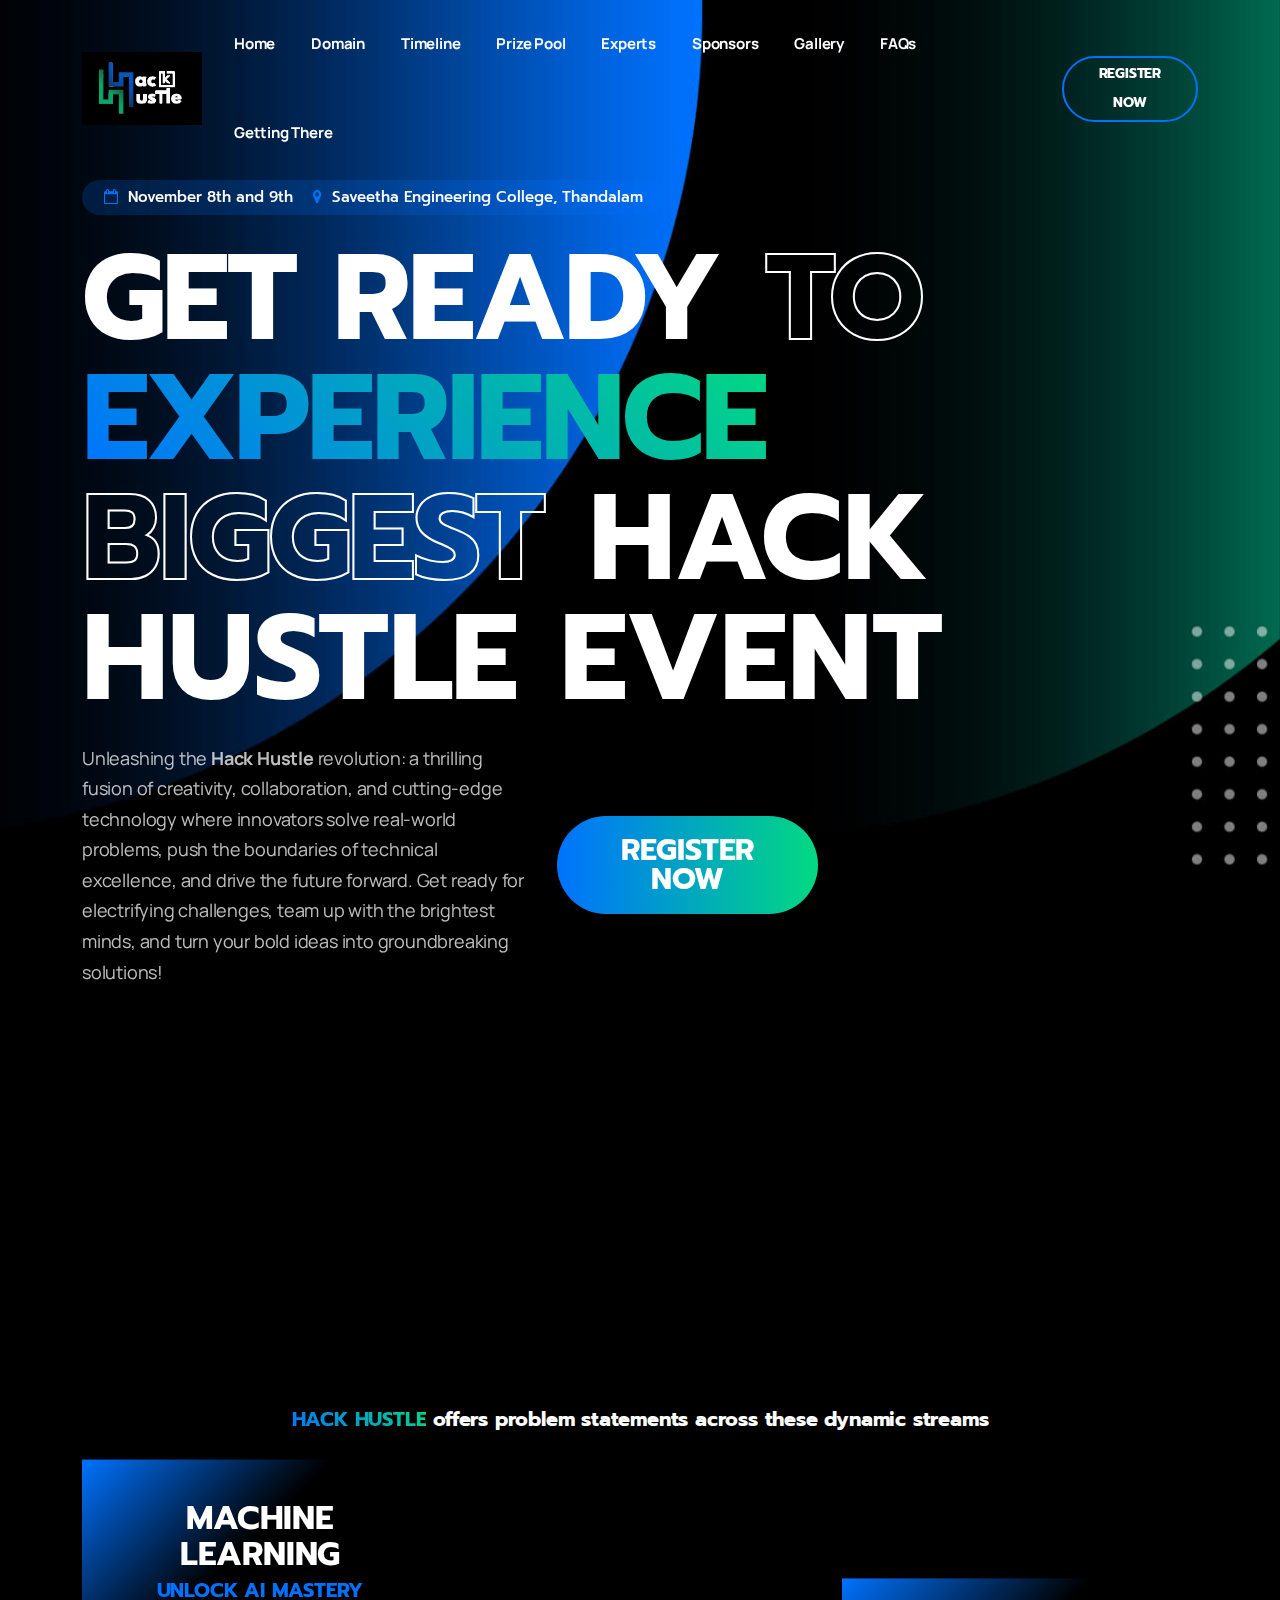
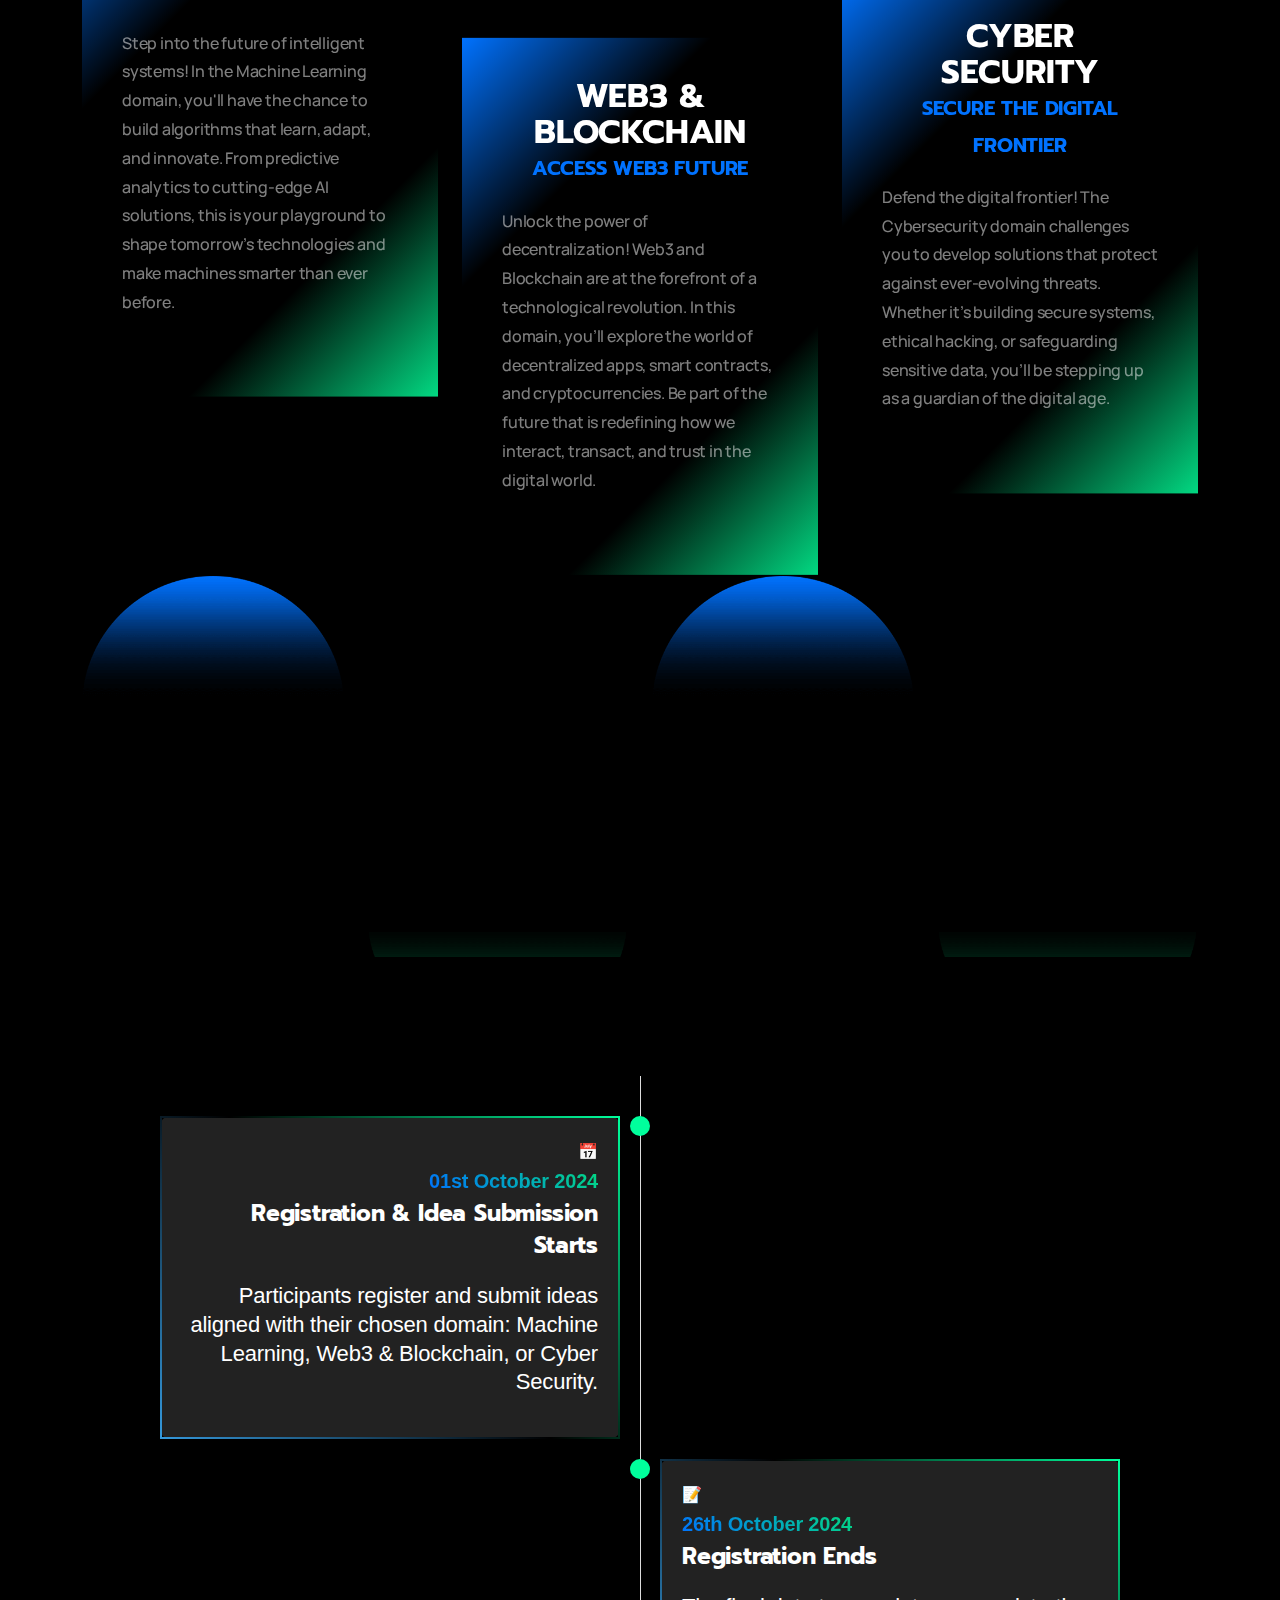
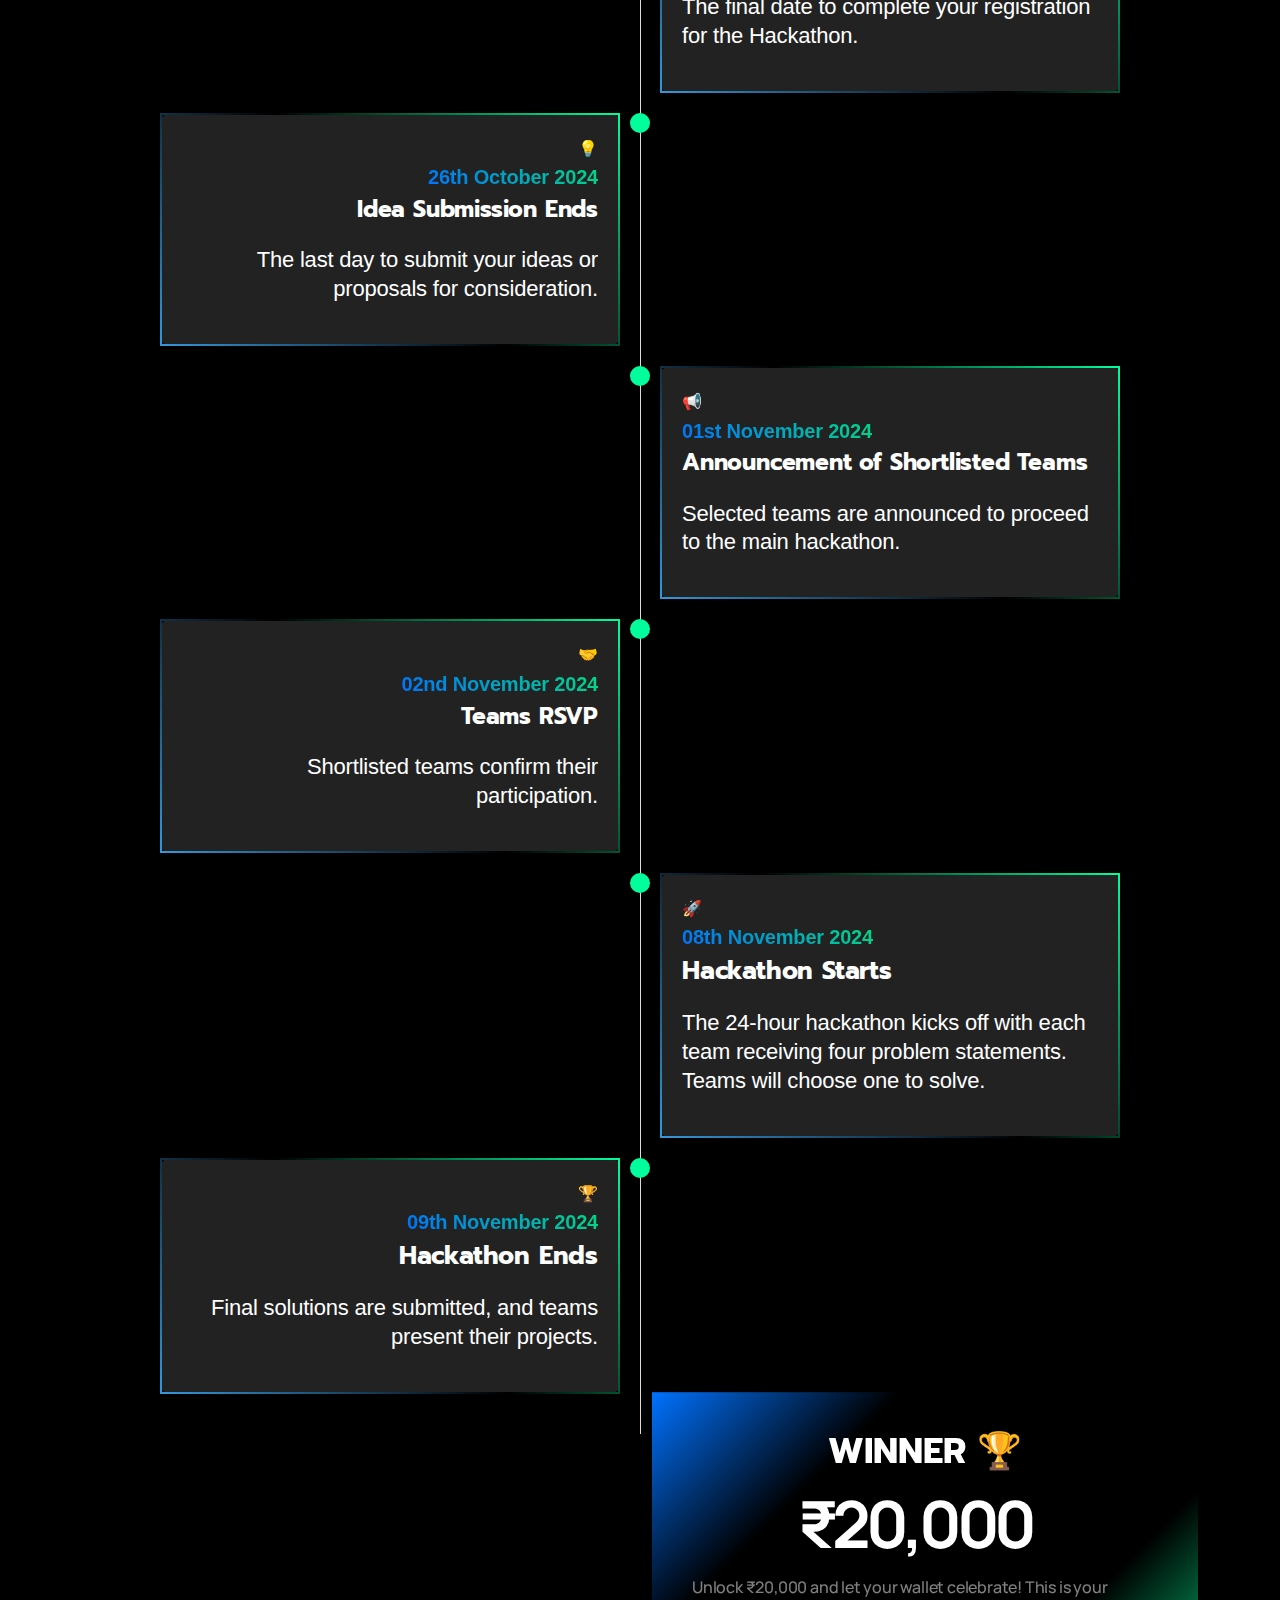
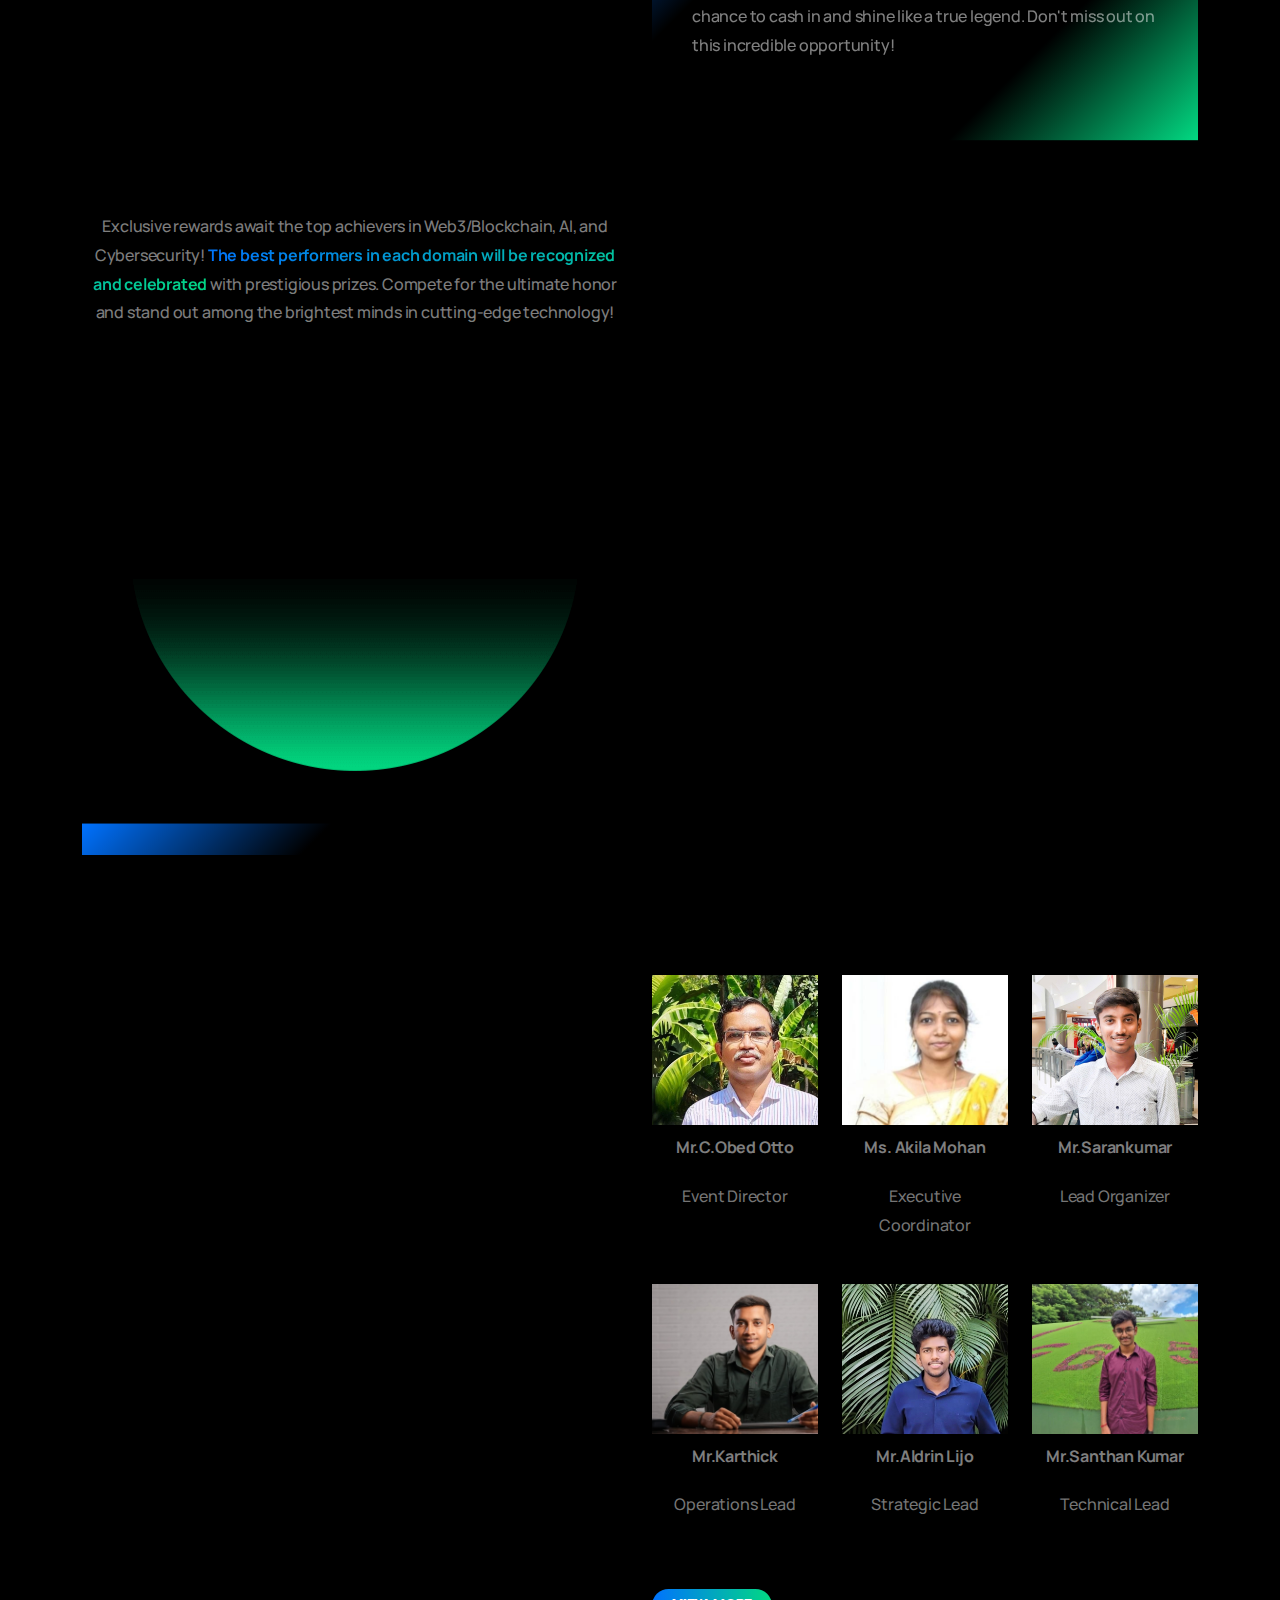
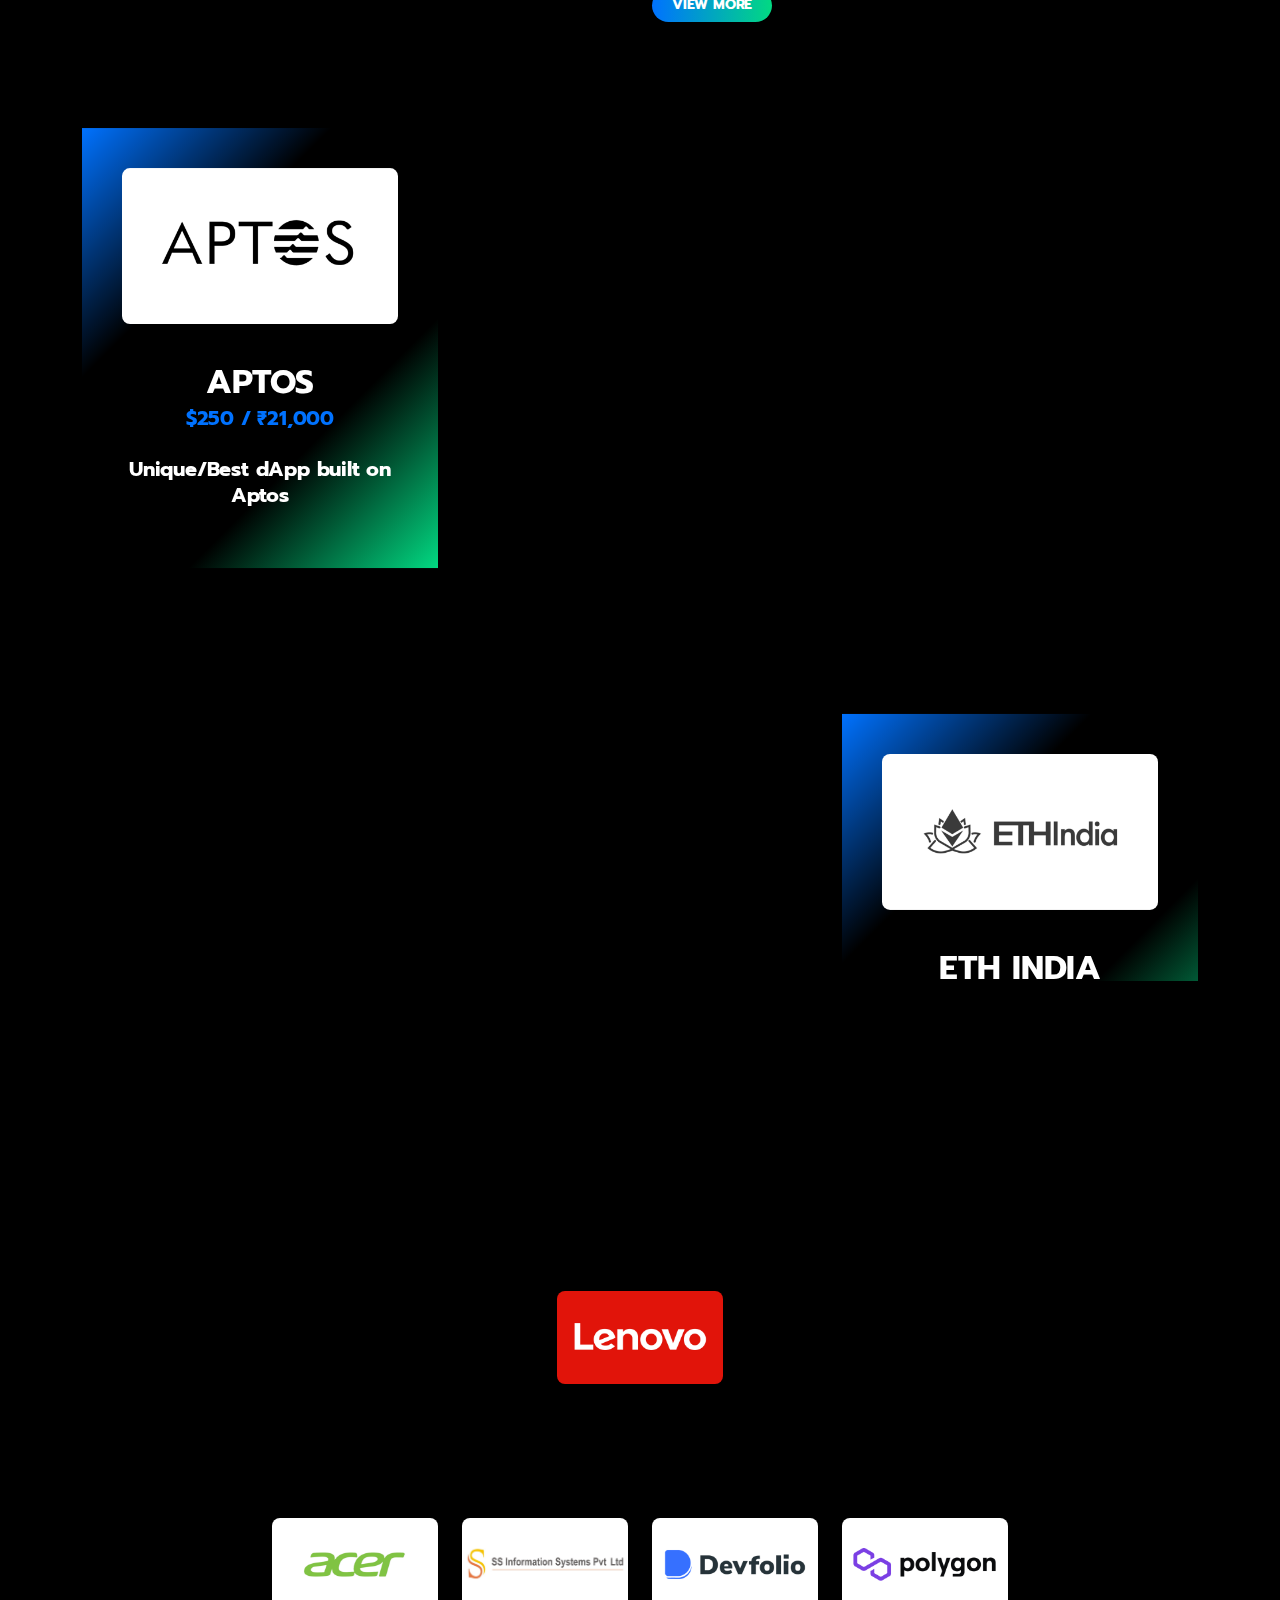
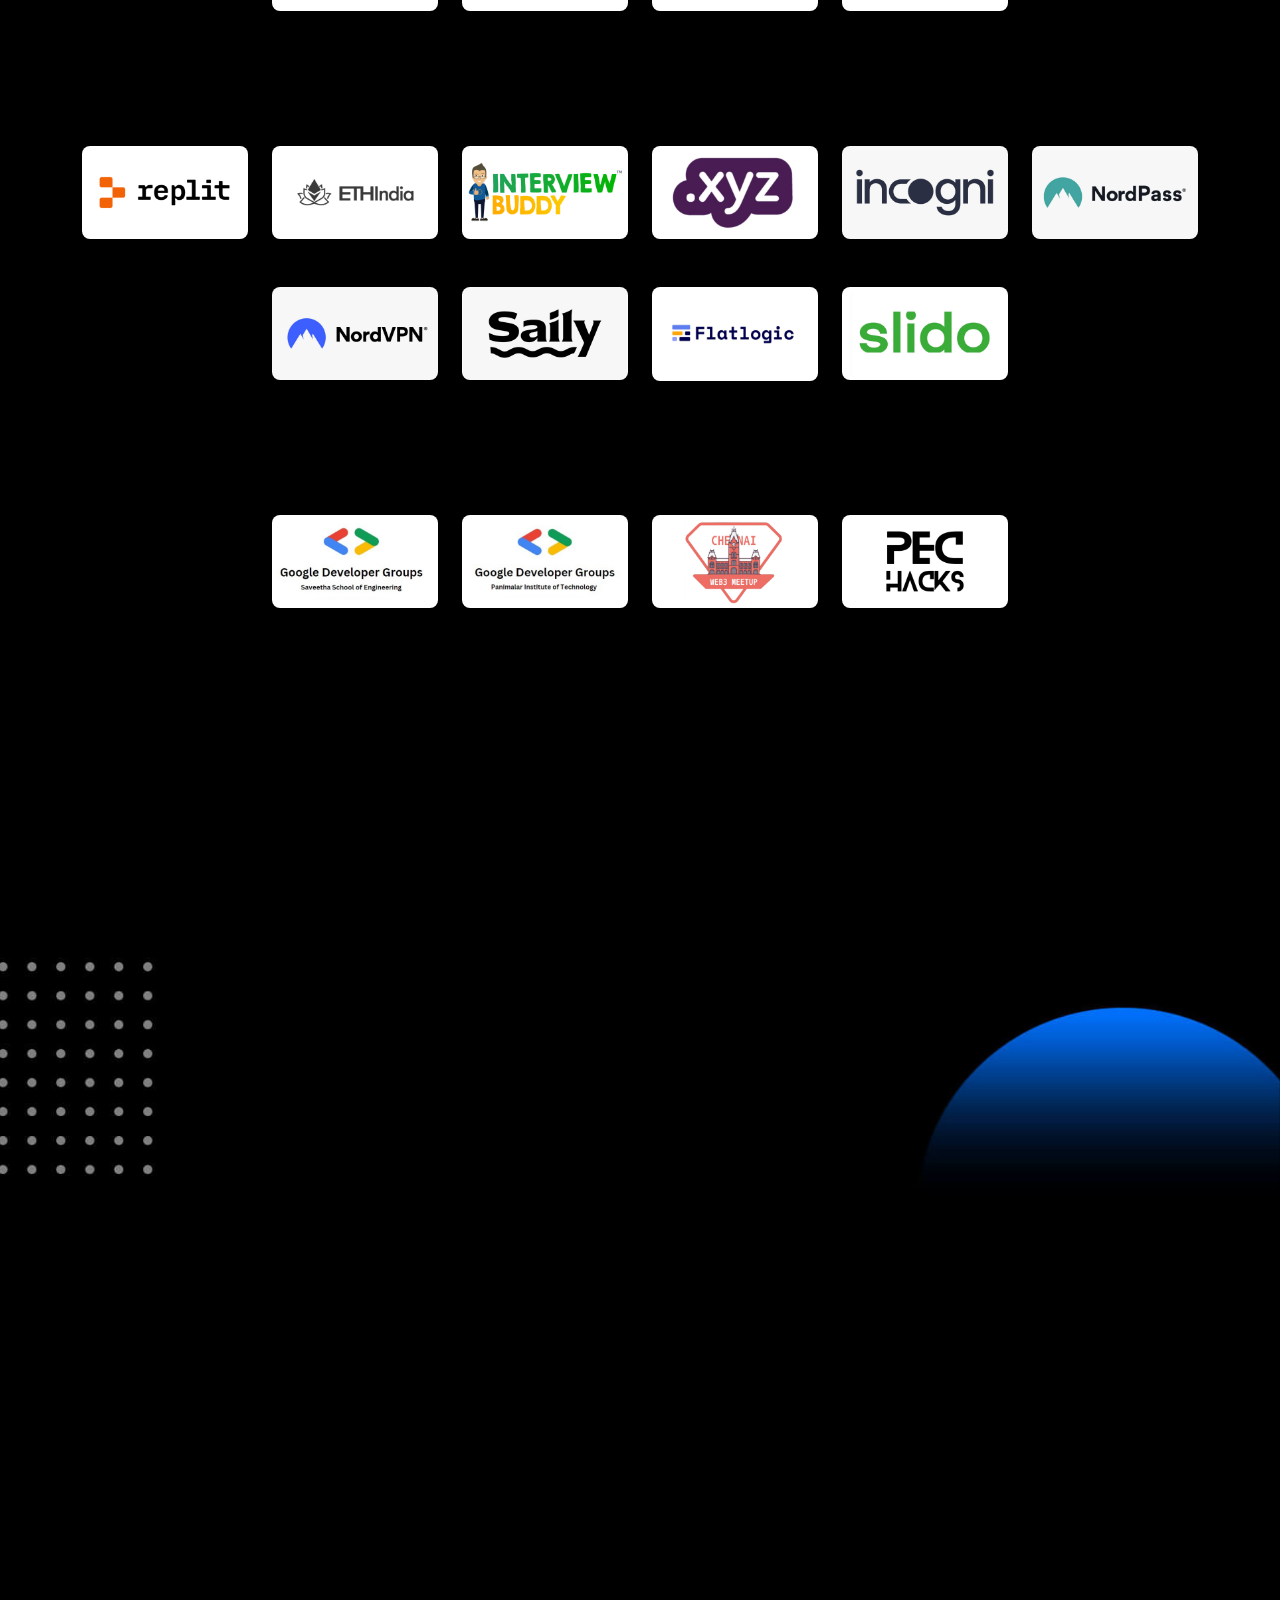
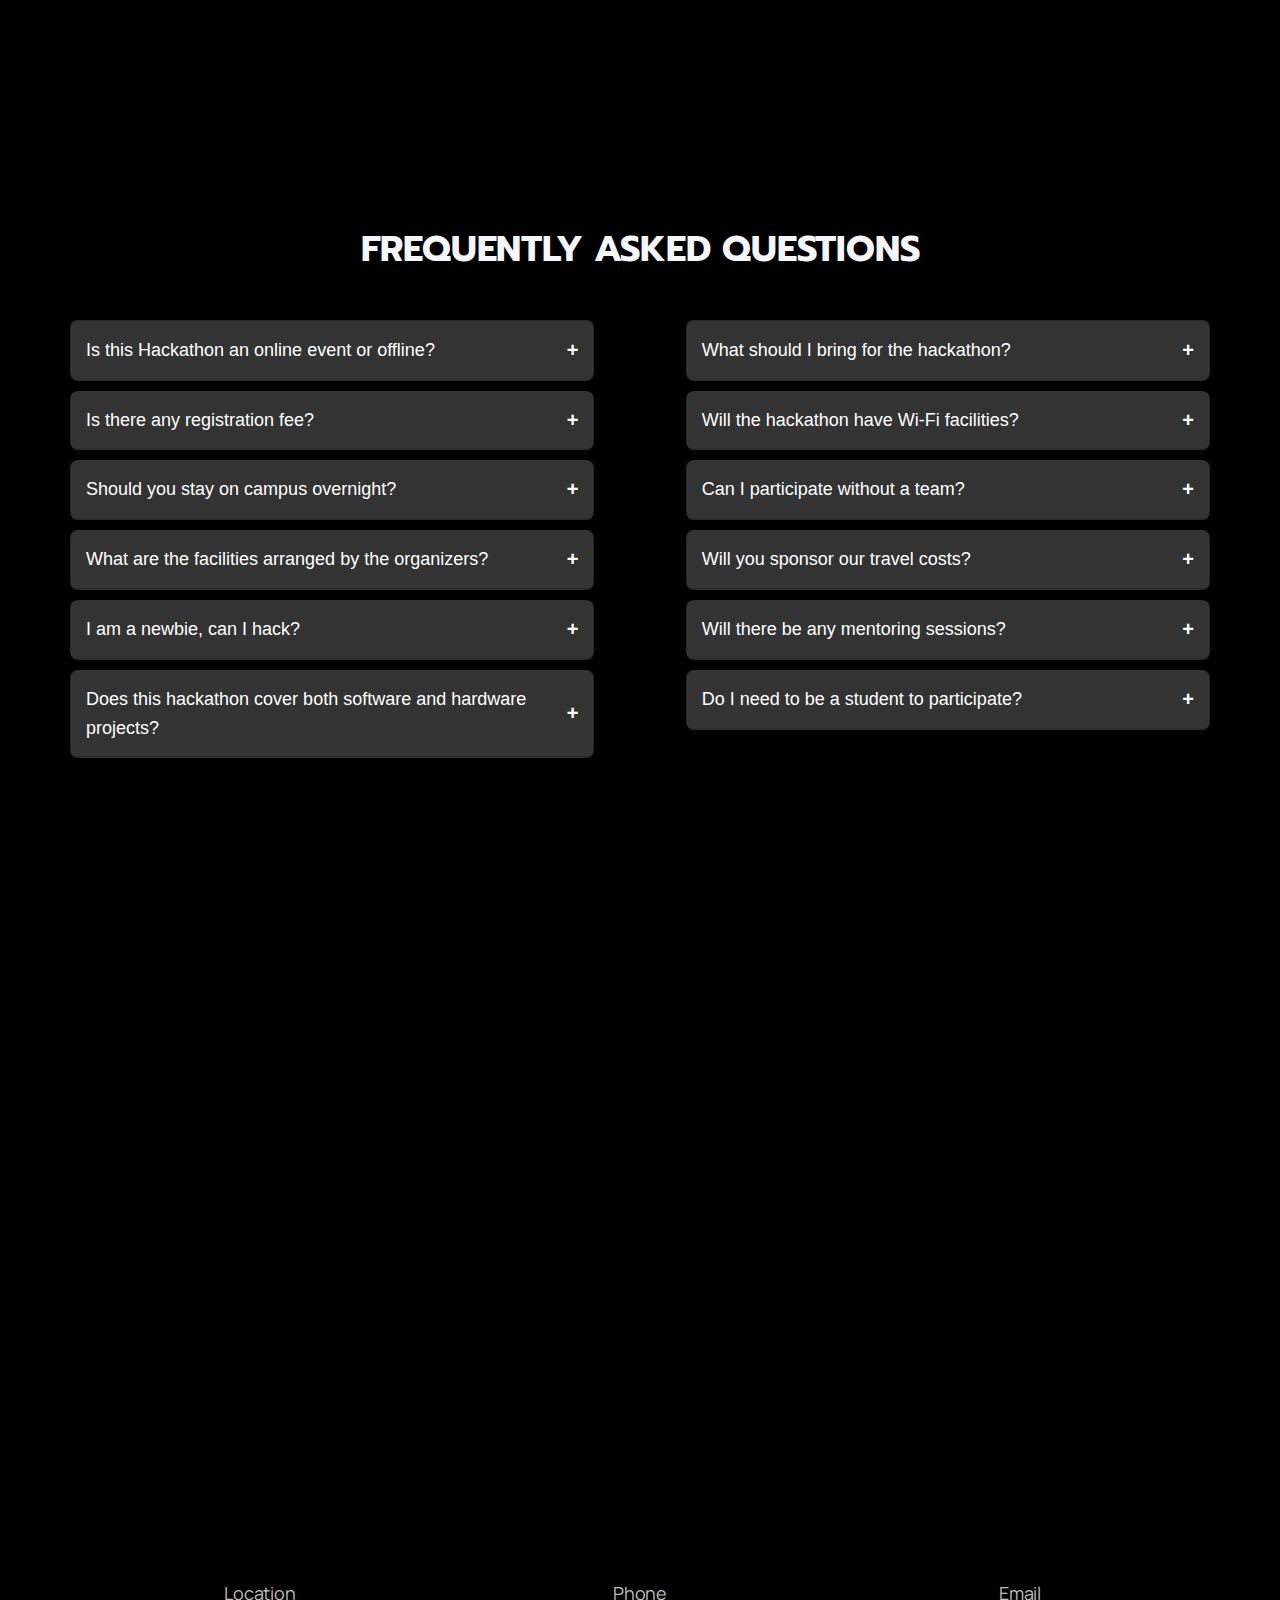
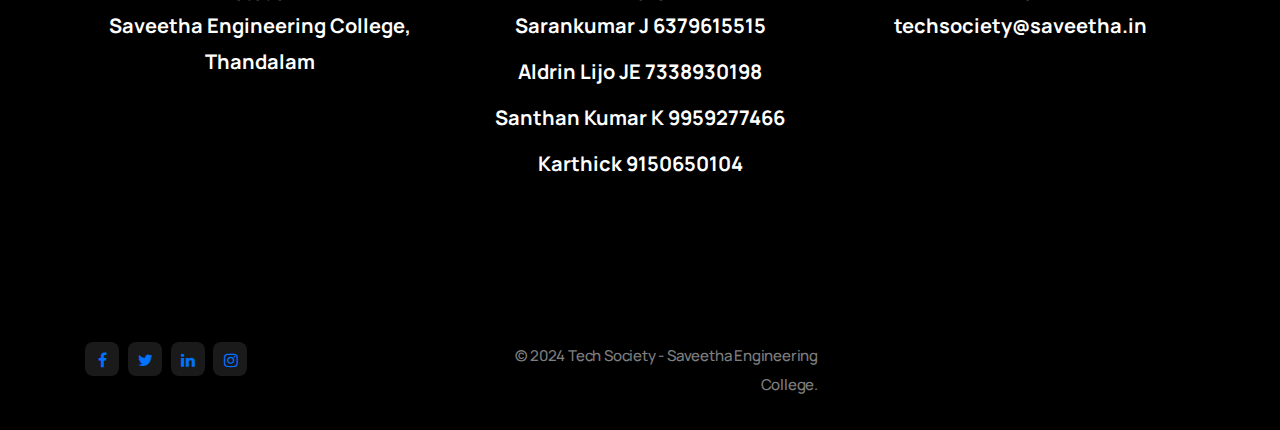
==== commit 59b74b7a: "Track prize" ====
--- a/index.html
+++ b/index.html
@@ -421,7 +421,74 @@
                         </div>
                     </div>
                 </div>
-            </section>            
+            </section>        
+
+
+            <!-- Track Prices -->
+            <section id="section-Track-Price">
+                <div class="container">
+                    <div class="row">
+                        <div class="col-lg-12 text-center">
+                            <h2 class="text-uppercase wow fadeInUp text-gradient">Track prizes</h2>
+                            <!-- <h5><span class="text-gradient">HACK HUSTLE</span> offers problem statements across these dynamic streams</h5> -->
+                            <div class="spacer-40"></div>
+                            <div class="spacer-40"></div>
+                        </div>
+            
+                        <div class="col-lg-4" data-jarallax-element="20">
+                            <div class="de-pricing-s1">
+                                <div class="d-content">
+                                    <a href="https://aptosfoundation.org/">
+                                        <img src="images/trackPrize/aptos.png" class="img-fluid" alt="aptos" style="border-radius: 8px;">
+                                    </a>
+                                    <div class="spacer-40"></div>
+                                    <h3 style="font-size:33px;">APTOS<span>$250 / ₹21,000</span></h3>
+                                    <h4 style="text-align: center; margin: 0%;">Unique/Best dApp built on Aptos</h4>
+                                    <div class="spacer-20"></div>
+                                </div>
+                                <div class="d-deco-top"></div>
+                                <div class="d-deco-bottom"></div>
+                            </div>
+                        </div>
+            
+                        <div class="col-lg-4" data-jarallax-element="-40">
+                            <div class="de-pricing-s1">
+                                <div class="d-content">
+                                    <a href="https://polygon.technology/">
+                                        <img src="images/trackPrize/polygon_TP.png" class="img-fluid" alt="polygon" style="border-radius: 8px;">
+                                    </a>
+                                    <div class="spacer-40"></div>
+                                    <h3 style="font-size:33px;">polygon<span>$200 / ₹16,800</span></h3>
+                                    <h4 style="text-align: center; margin: 0%;">Best hack built on Polygon</h4>
+                                    <div class="spacer-20"></div>
+                                </div>
+                                <div class="d-deco-top"></div>
+                                <div class="d-deco-bottom"></div>
+                            </div>
+                        </div>
+            
+                        <div class="col-lg-4" data-jarallax-element="-20">
+                            <div class="de-pricing-s1">
+                                <div class="d-content">
+                                    <a href="https://ethindia2024.devfolio.co/">
+                                        <img src="images/trackPrize/Ethindia_TP.png" class="img-fluid" alt="ETHindia" style="border-radius: 8px;">
+                                    </a>
+                                    <div class="spacer-40"></div>
+                                    <h3 style="font-size:33px;">ETH India<span>$100 / ₹8,400</span></h3>
+                                    <h4 style="text-align: center; margin: 0%;">Best hack built on Ethereum</h4>
+                                    <div class="spacer-20"></div>
+                                </div>
+                                <div class="d-deco-top"></div>
+                                <div class="d-deco-bottom"></div>
+                            </div>
+                        </div>
+                    </div>
+                </div>
+            </section>
+            
+
+
+
             <section id="section-sponsors">
                 <div class="container">
                     <!-- Our Sponsors Heading -->
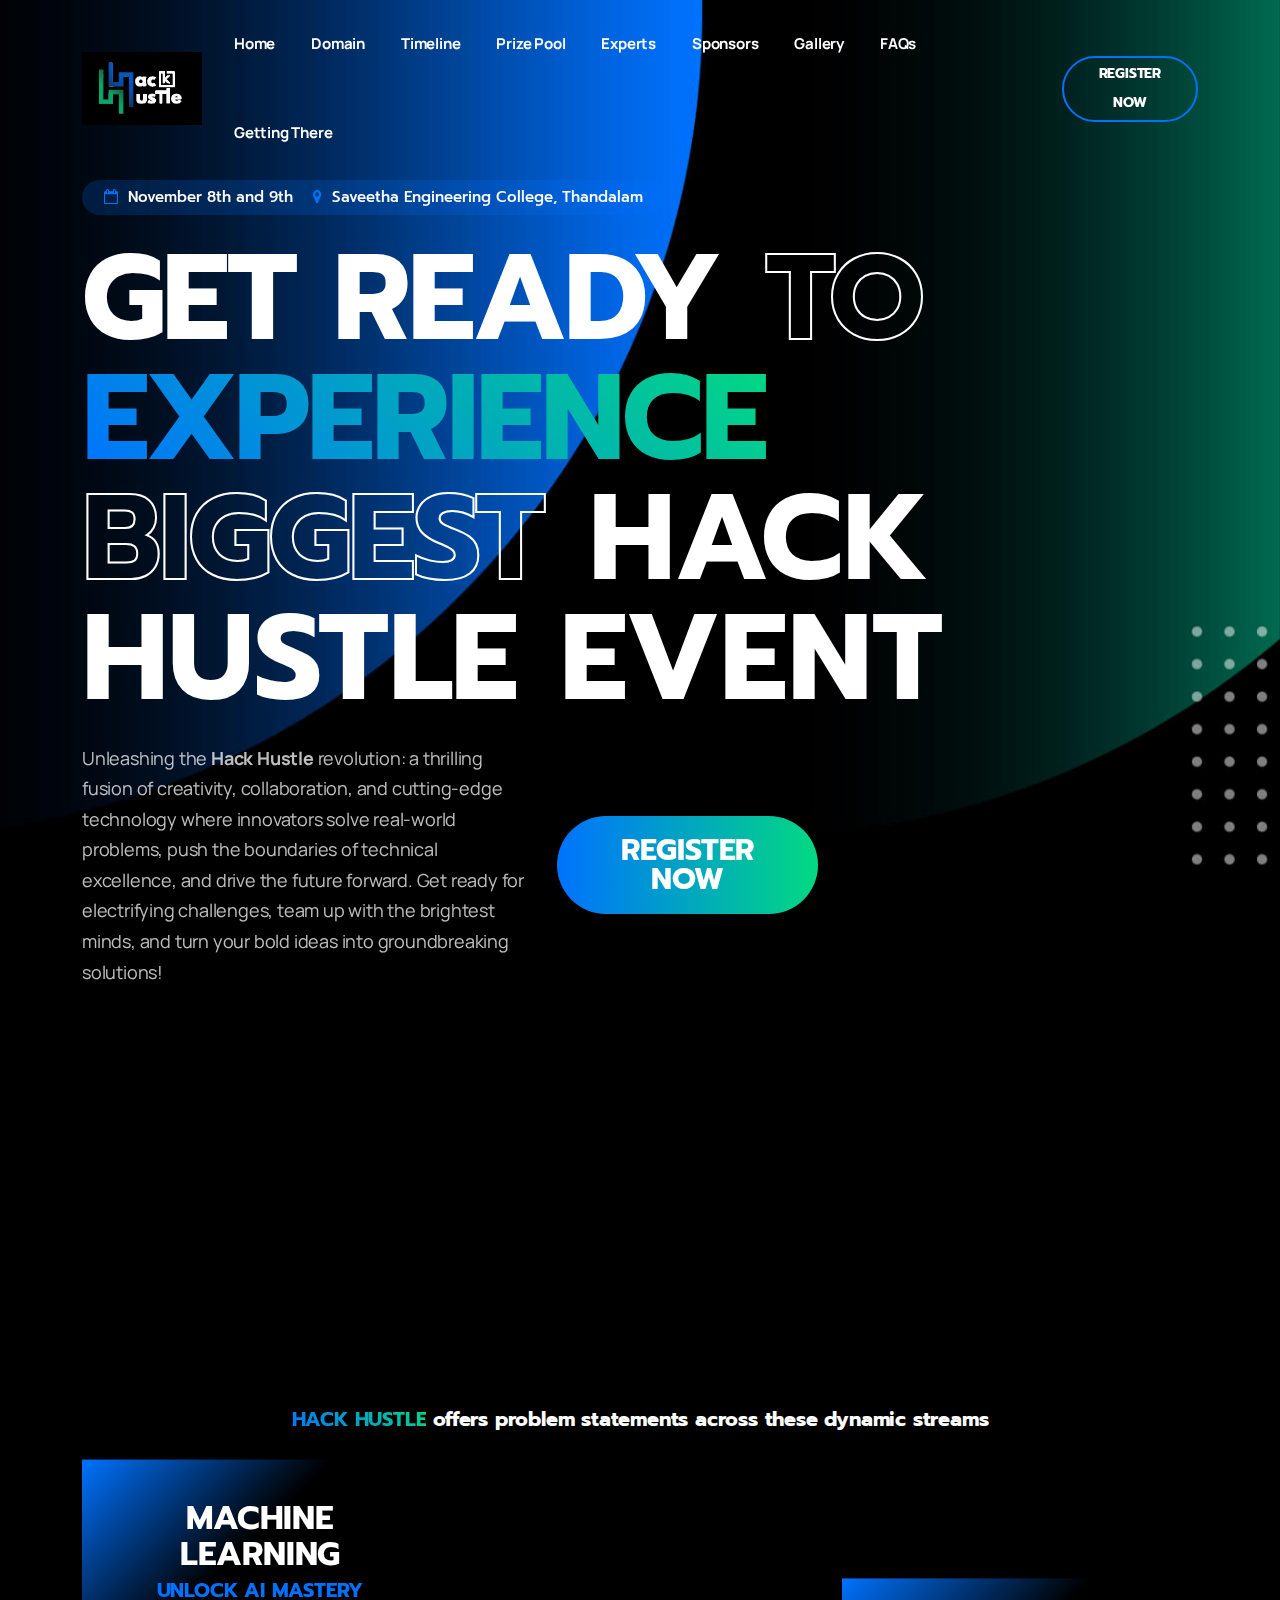
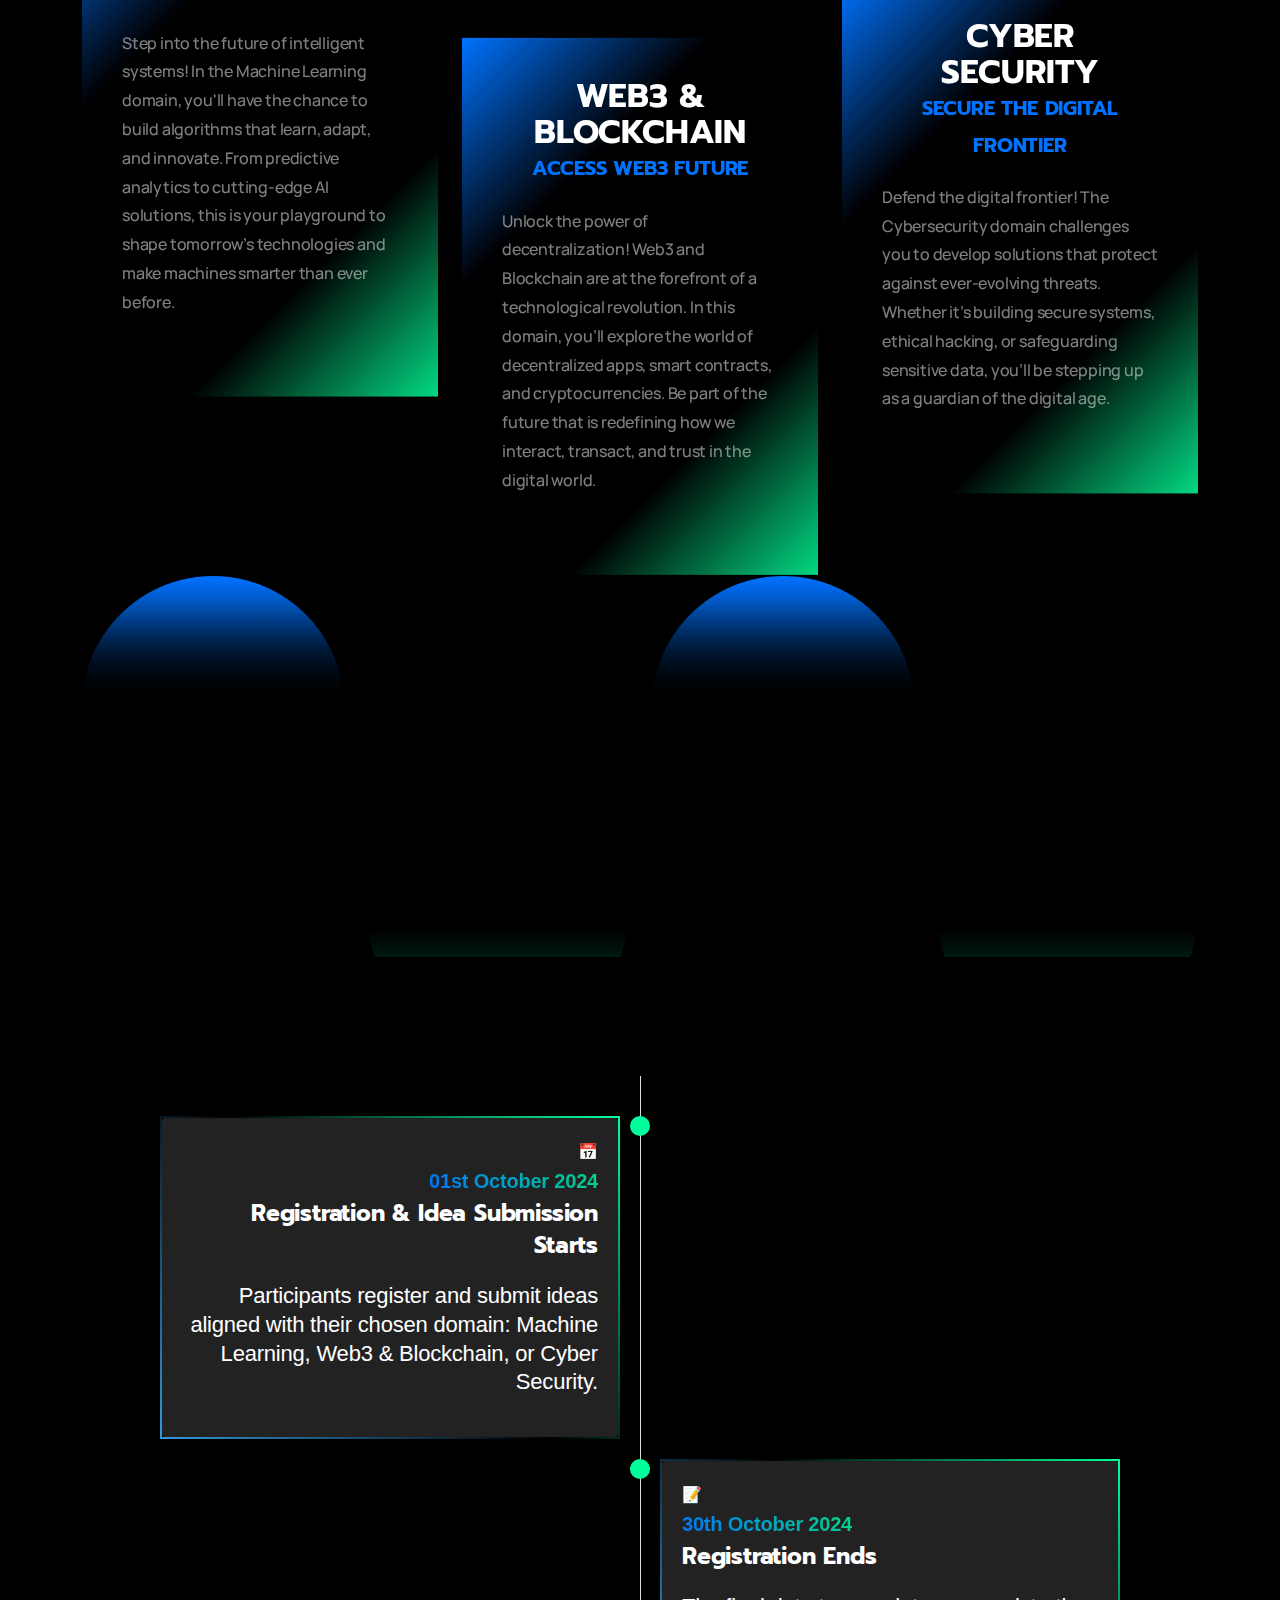
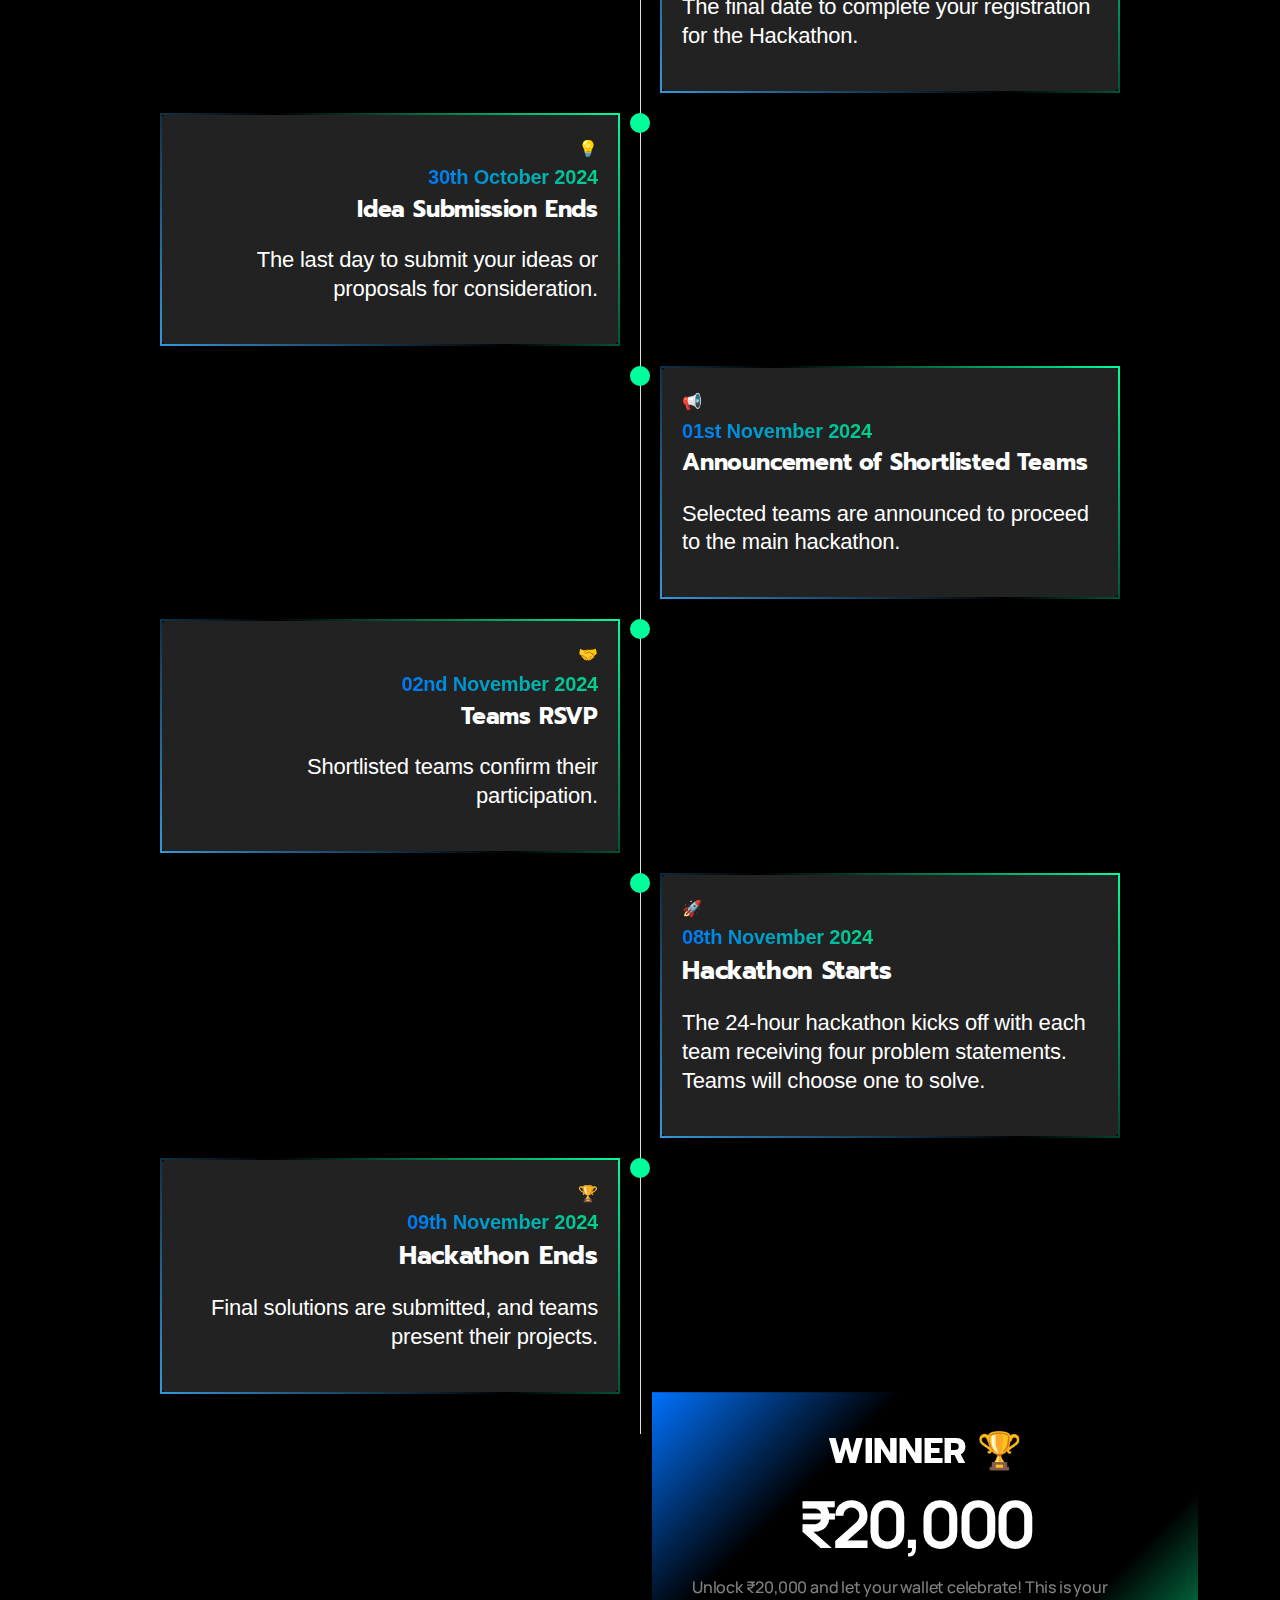
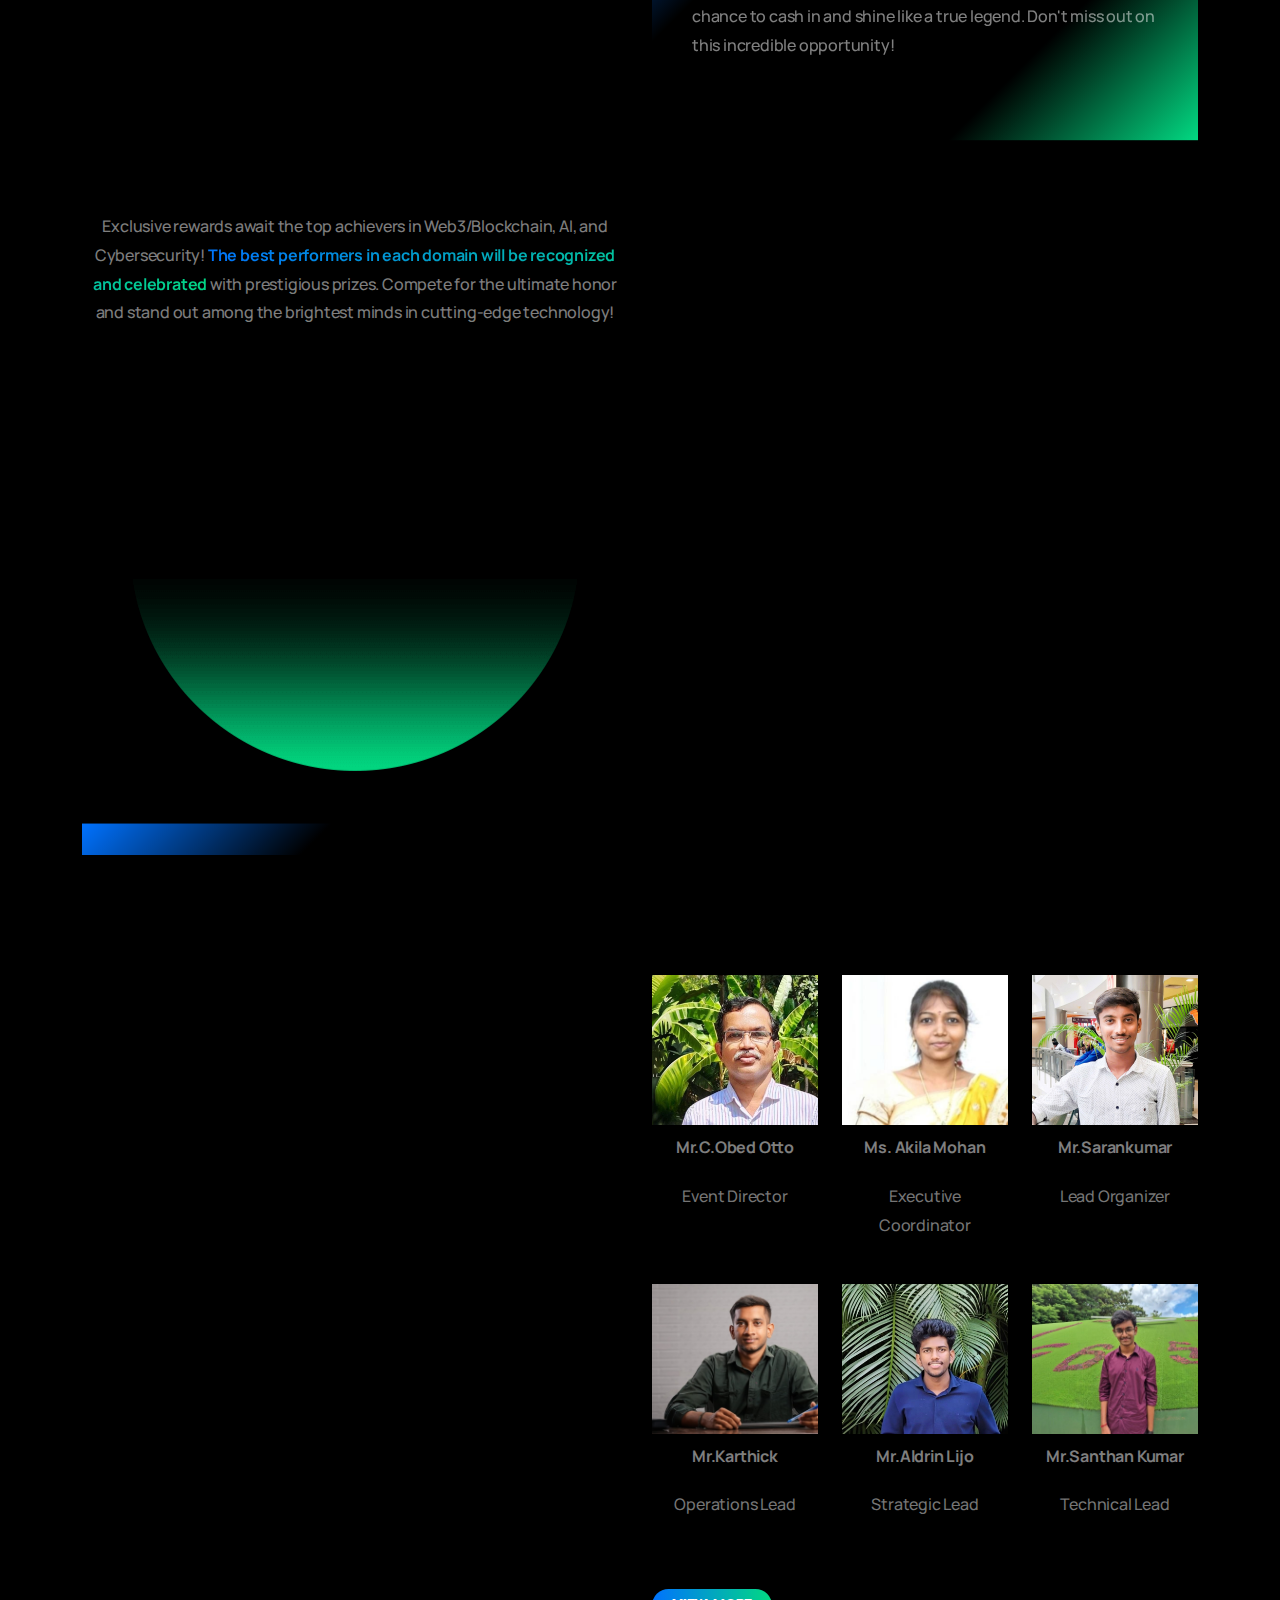
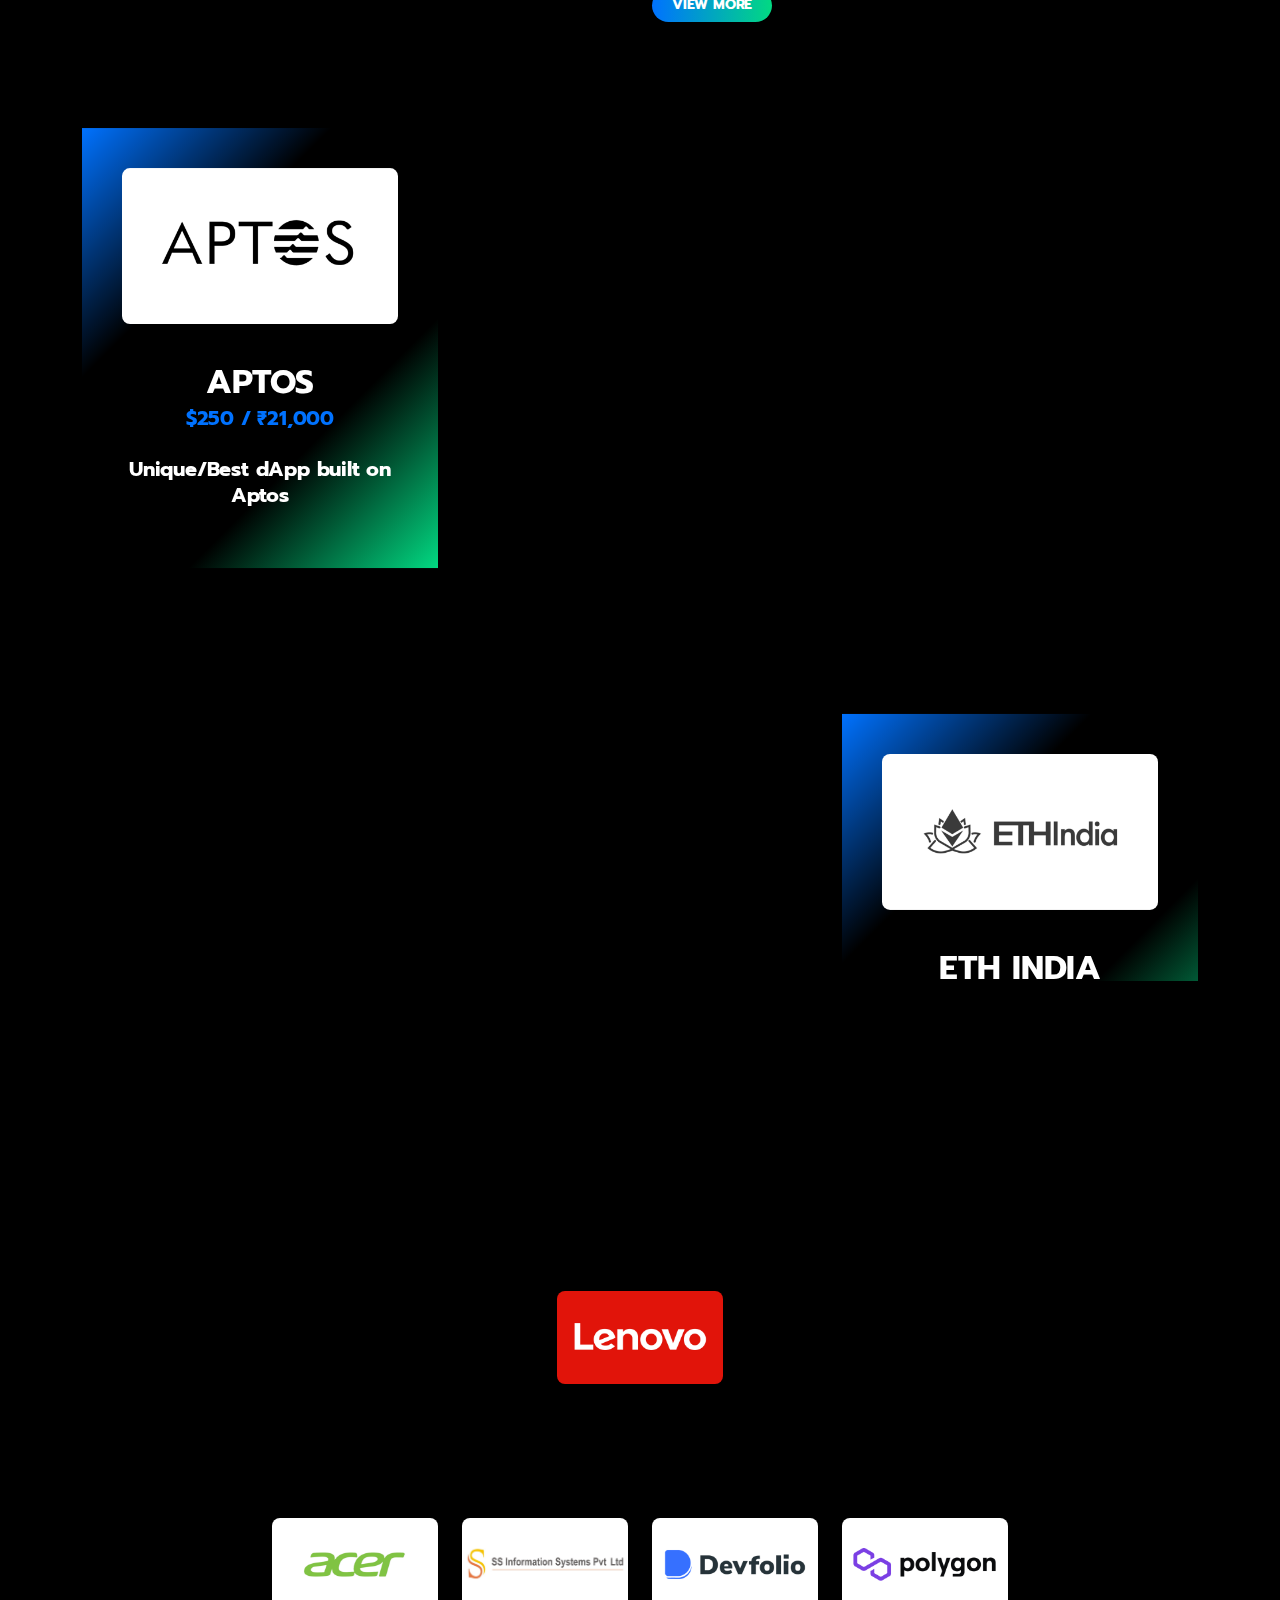
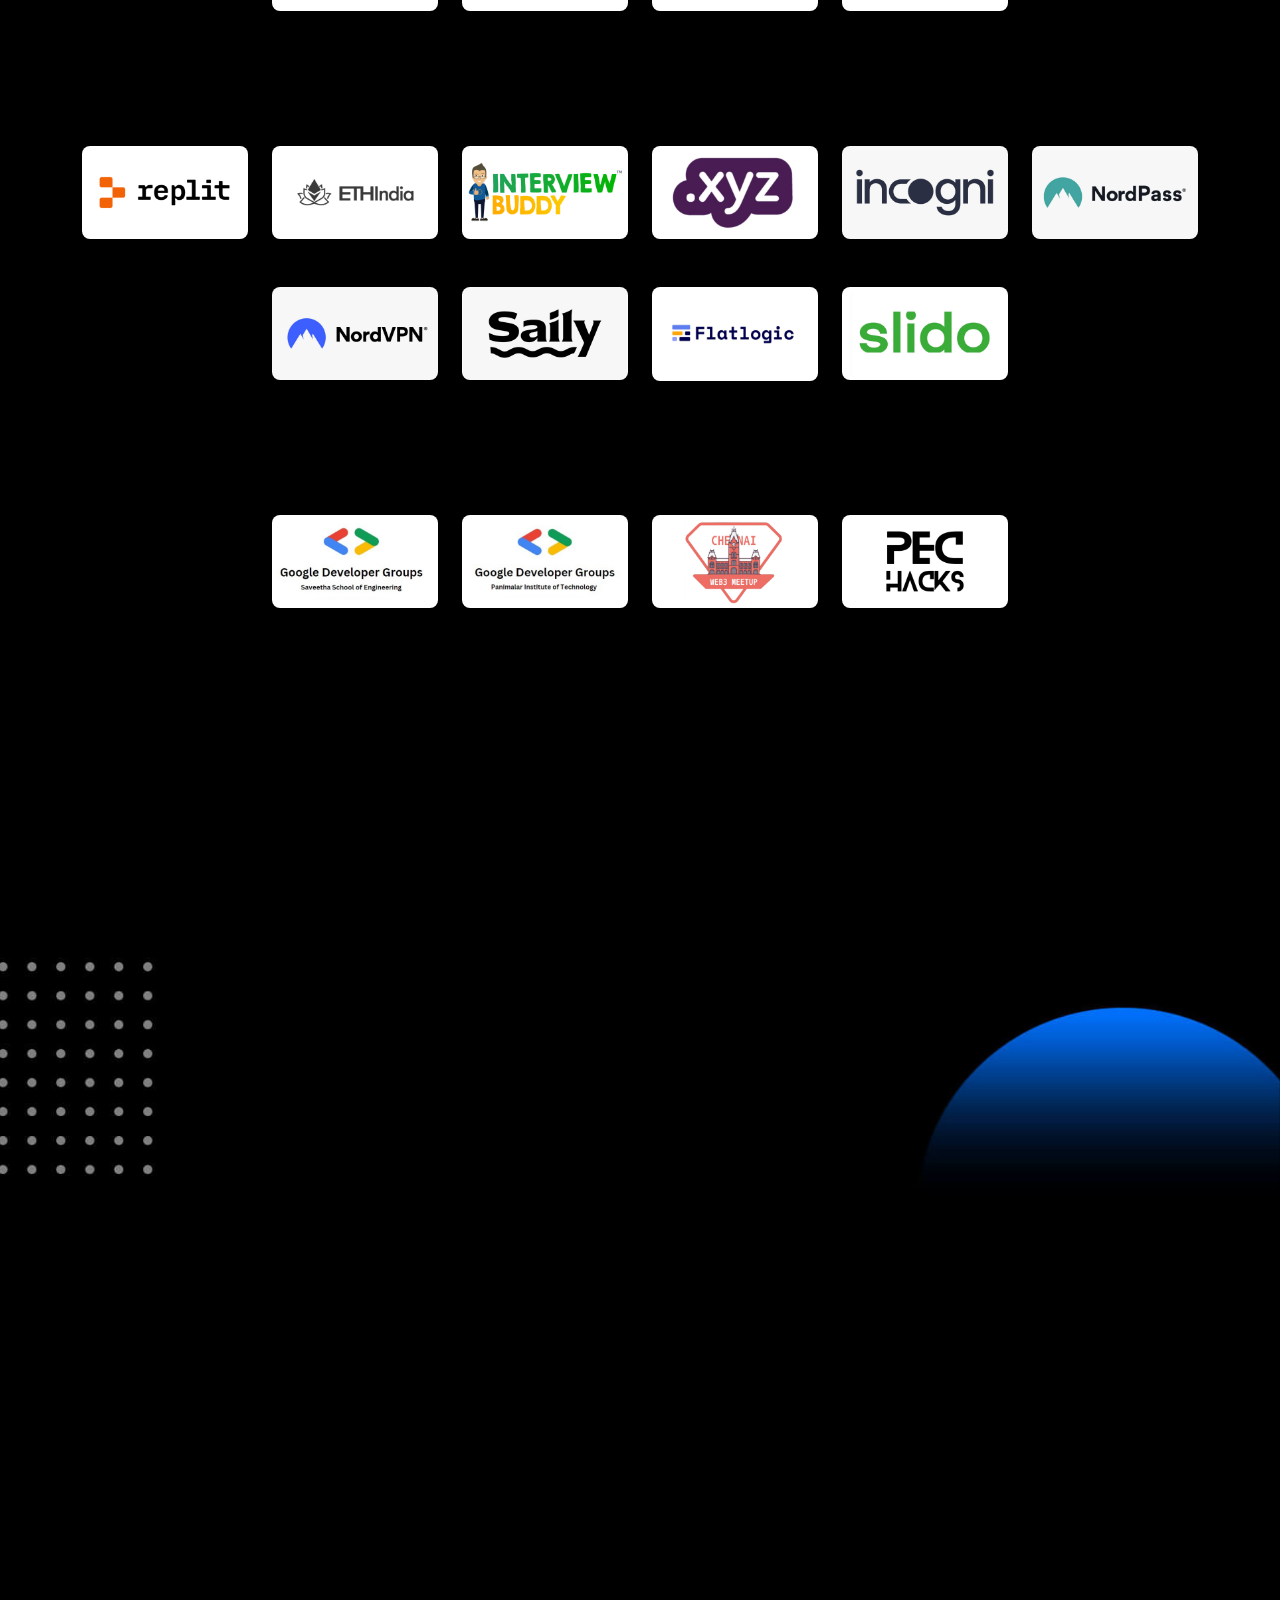
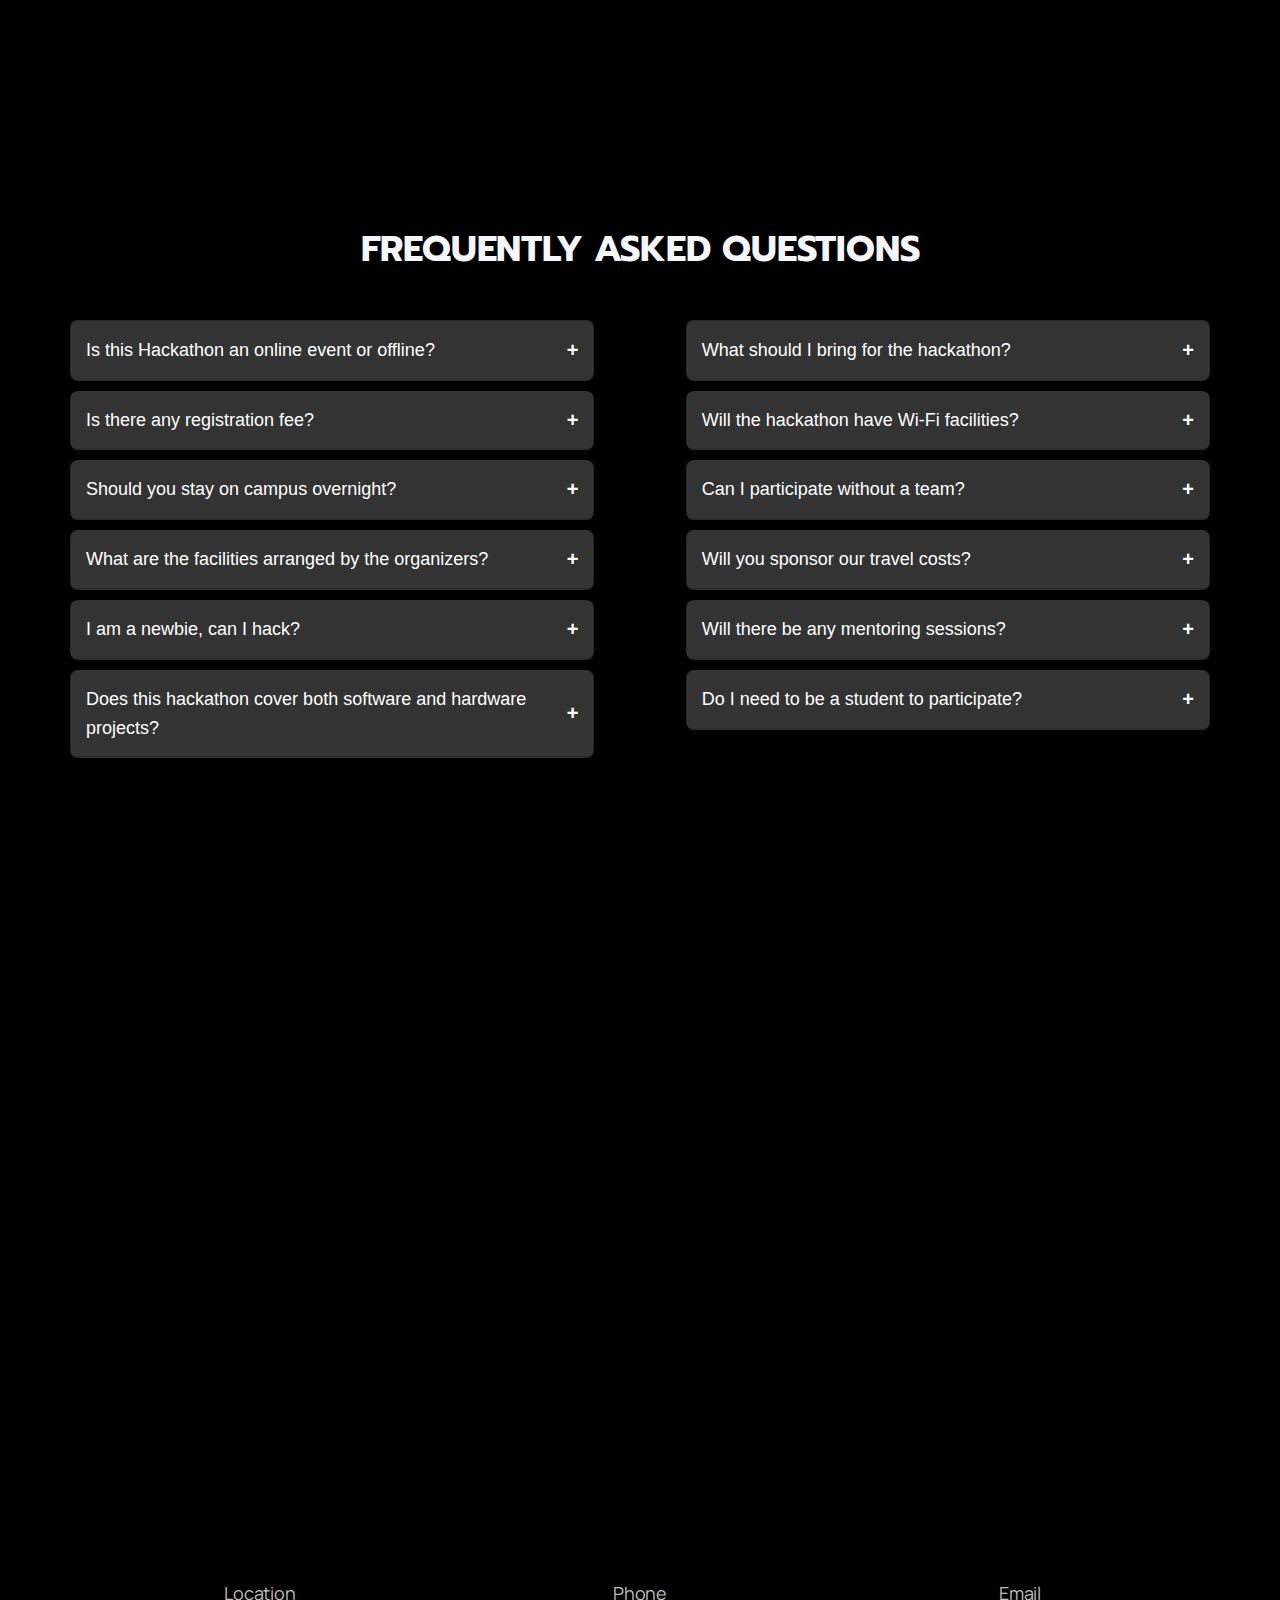
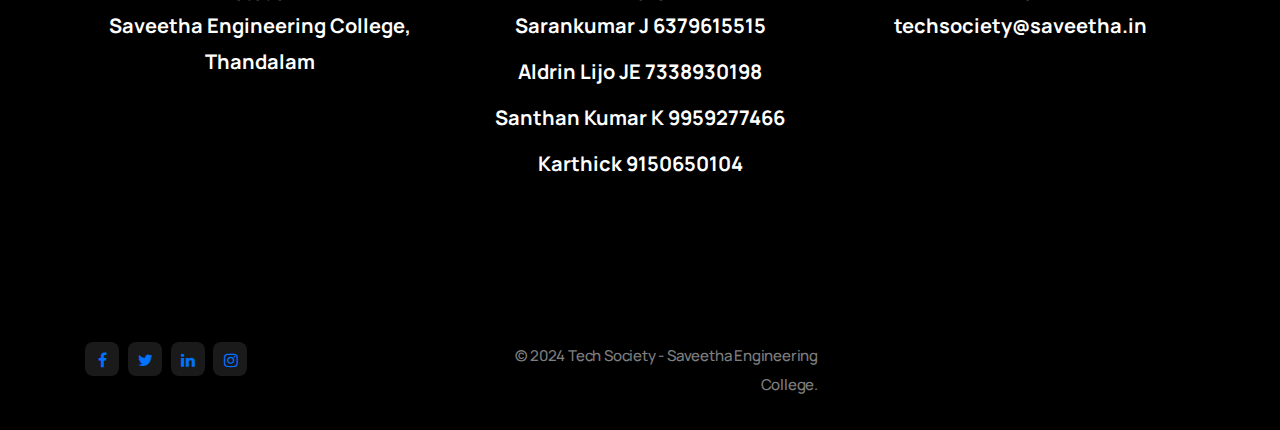
==== commit 295d1ed9: "Update index.html" ====
--- a/index.html
+++ b/index.html
@@ -109,7 +109,7 @@
                             <span class="d-item-display"><i class="d-item-block"></i></span>
                             <span class="d-item-txt">Tech Society</span>
                             <span class="d-item-display"><i class="d-item-block"></i></span>
-                            <span class="d-item-txt">Hack Hustle</span>
+                            <span class="d-item-txt">Drestein</span>
                             <span class="d-item-display"><i class="d-item-block"></i></span>
                         </div>
                     </div>
@@ -229,7 +229,7 @@
                     <div class="timeline-item" data-aos="fade-left">
                         <div class="timeline-content">
                             <div class="icon">📝</div>
-                            <span class="text-gradient" style="font-weight: bold; font-size: 20px">26th October 2024</span>
+                            <span class="text-gradient" style="font-weight: bold; font-size: 20px">30th October 2024</span>
                             <h3 style="font-size: 23px;">Registration Ends</h3>
                             <p style="font-size: 22px;">The final date to complete your registration for the Hackathon.
                             </p>
@@ -239,7 +239,7 @@
                     <div class="timeline-item" data-aos="fade-right">
                         <div class="timeline-content">
                             <div class="icon">💡</div>
-                            <span class="text-gradient" style="font-weight: bold; font-size: 20px">26th October 2024</span>
+                            <span class="text-gradient" style="font-weight: bold; font-size: 20px">30th October 2024</span>
                             <h3 style="font-size: 23px;">Idea Submission Ends</h3>
                             <p style="font-size: 22px;">The last day to submit your ideas or proposals for consideration.
                             </p>
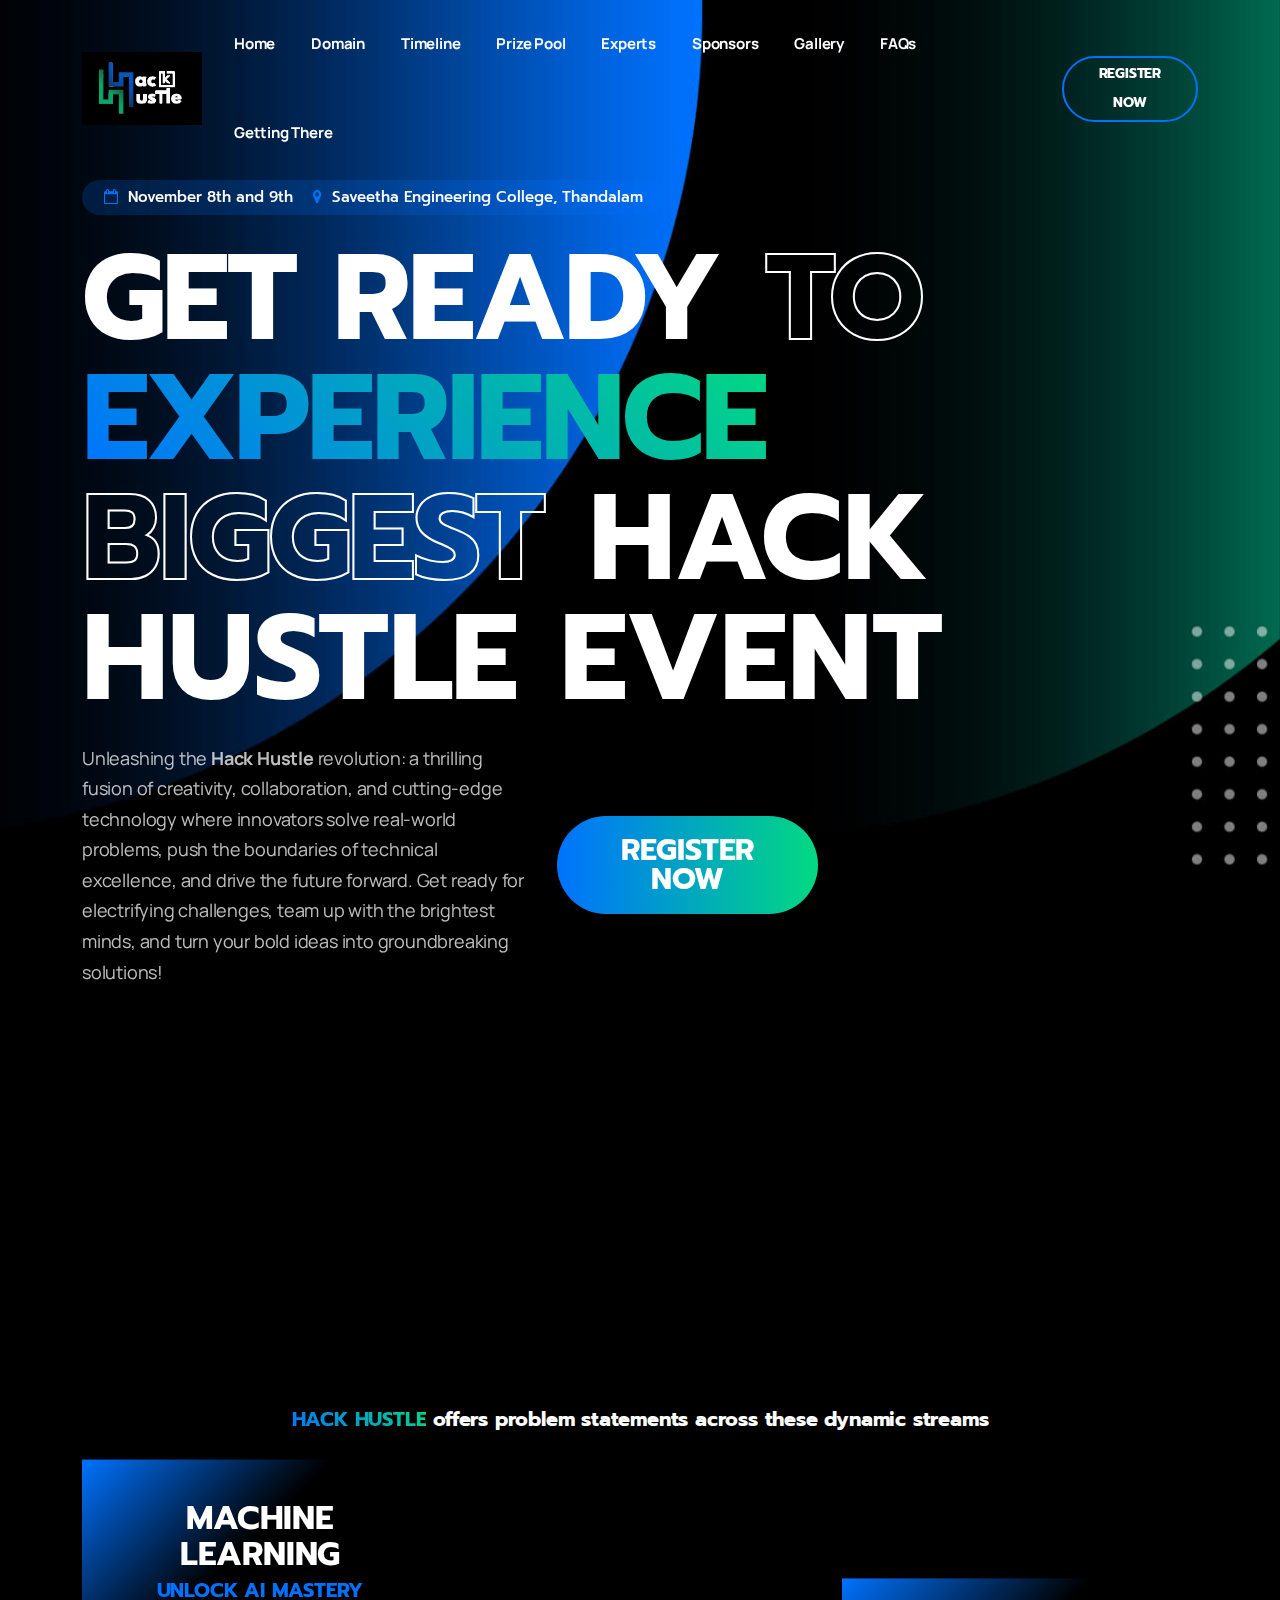
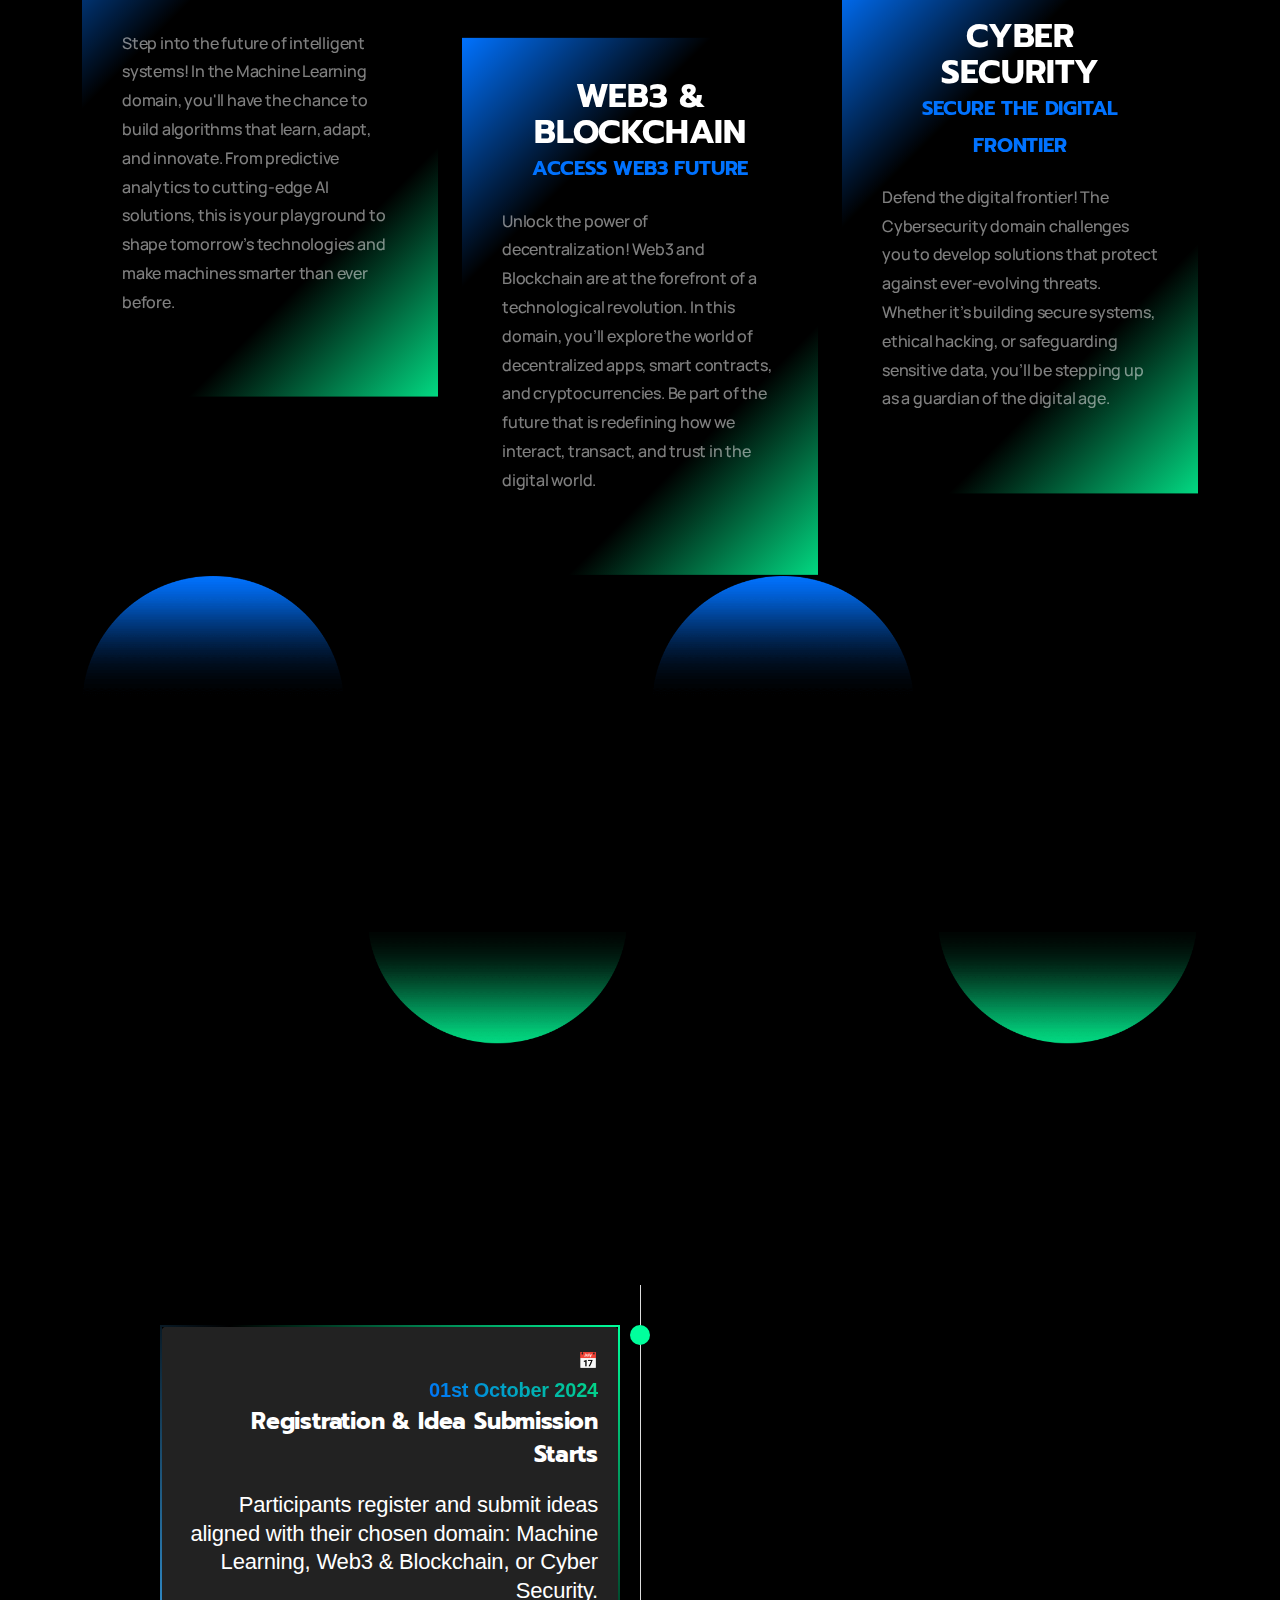
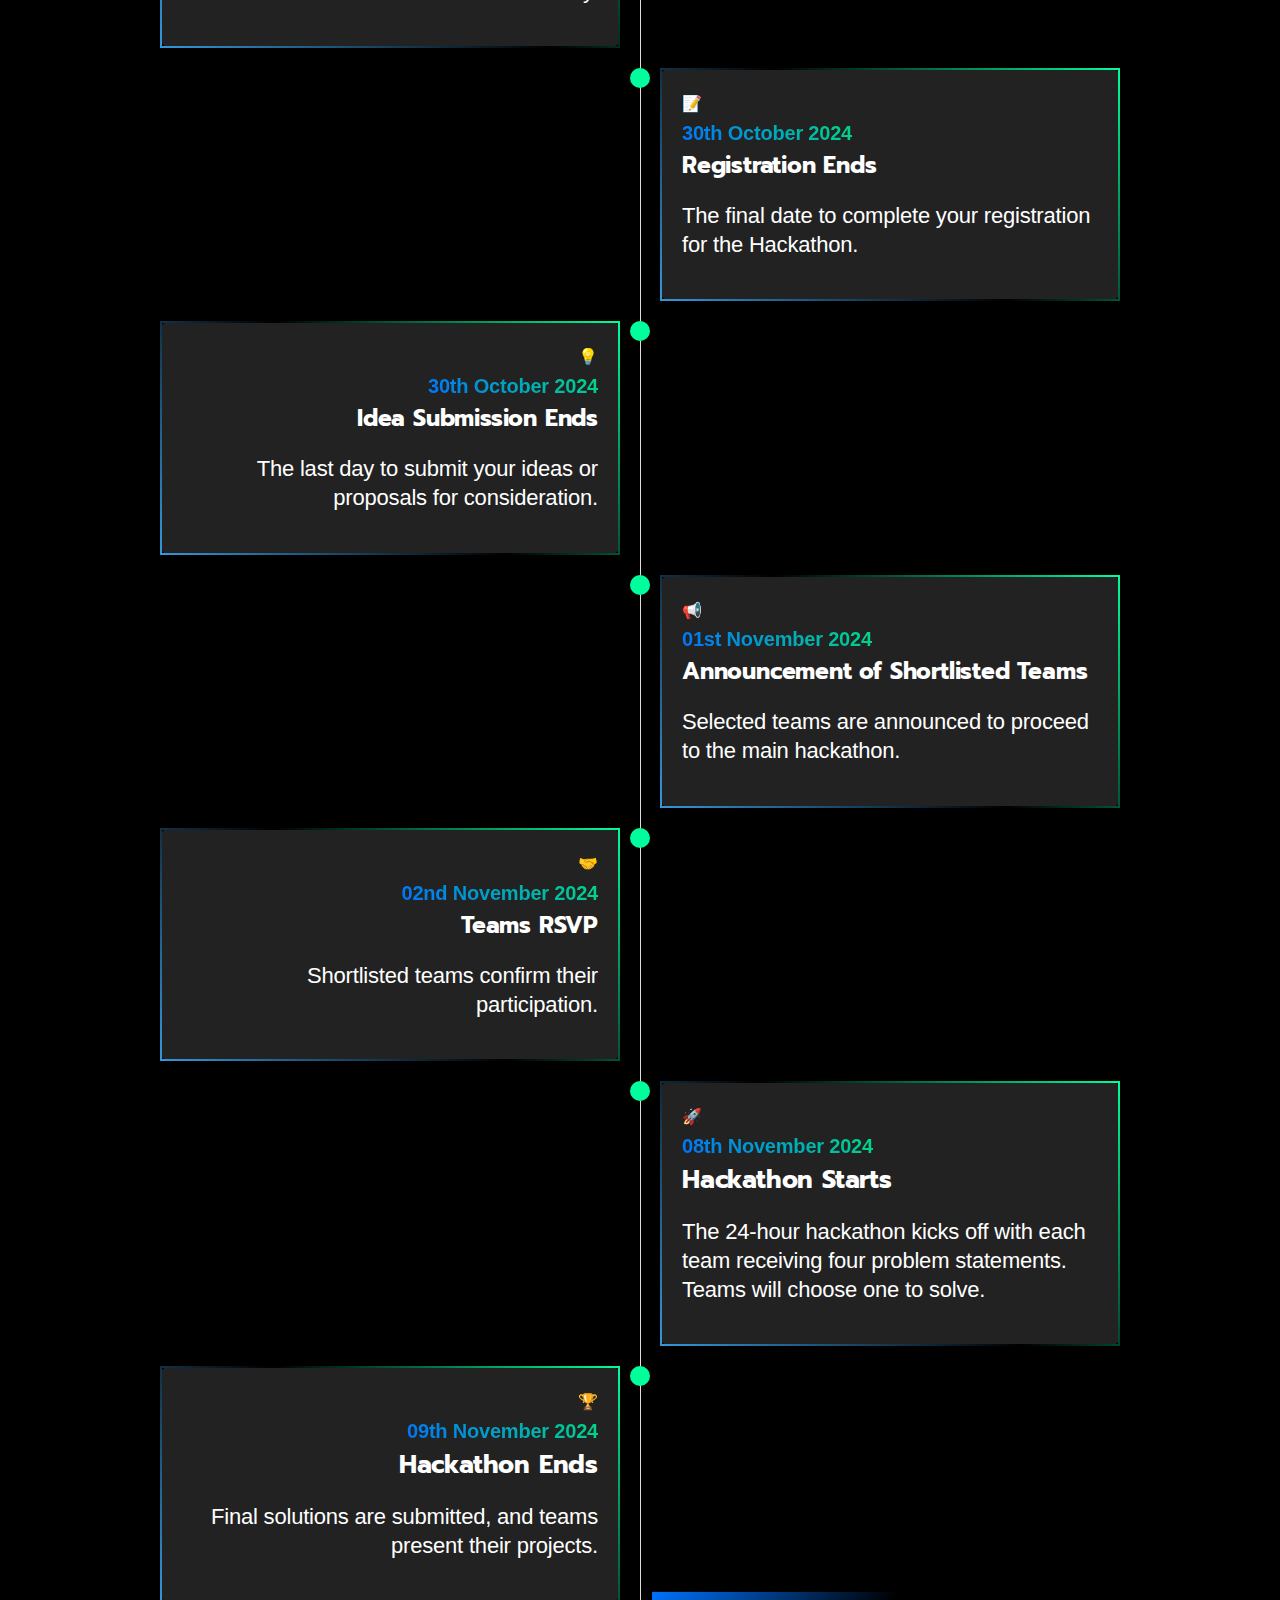
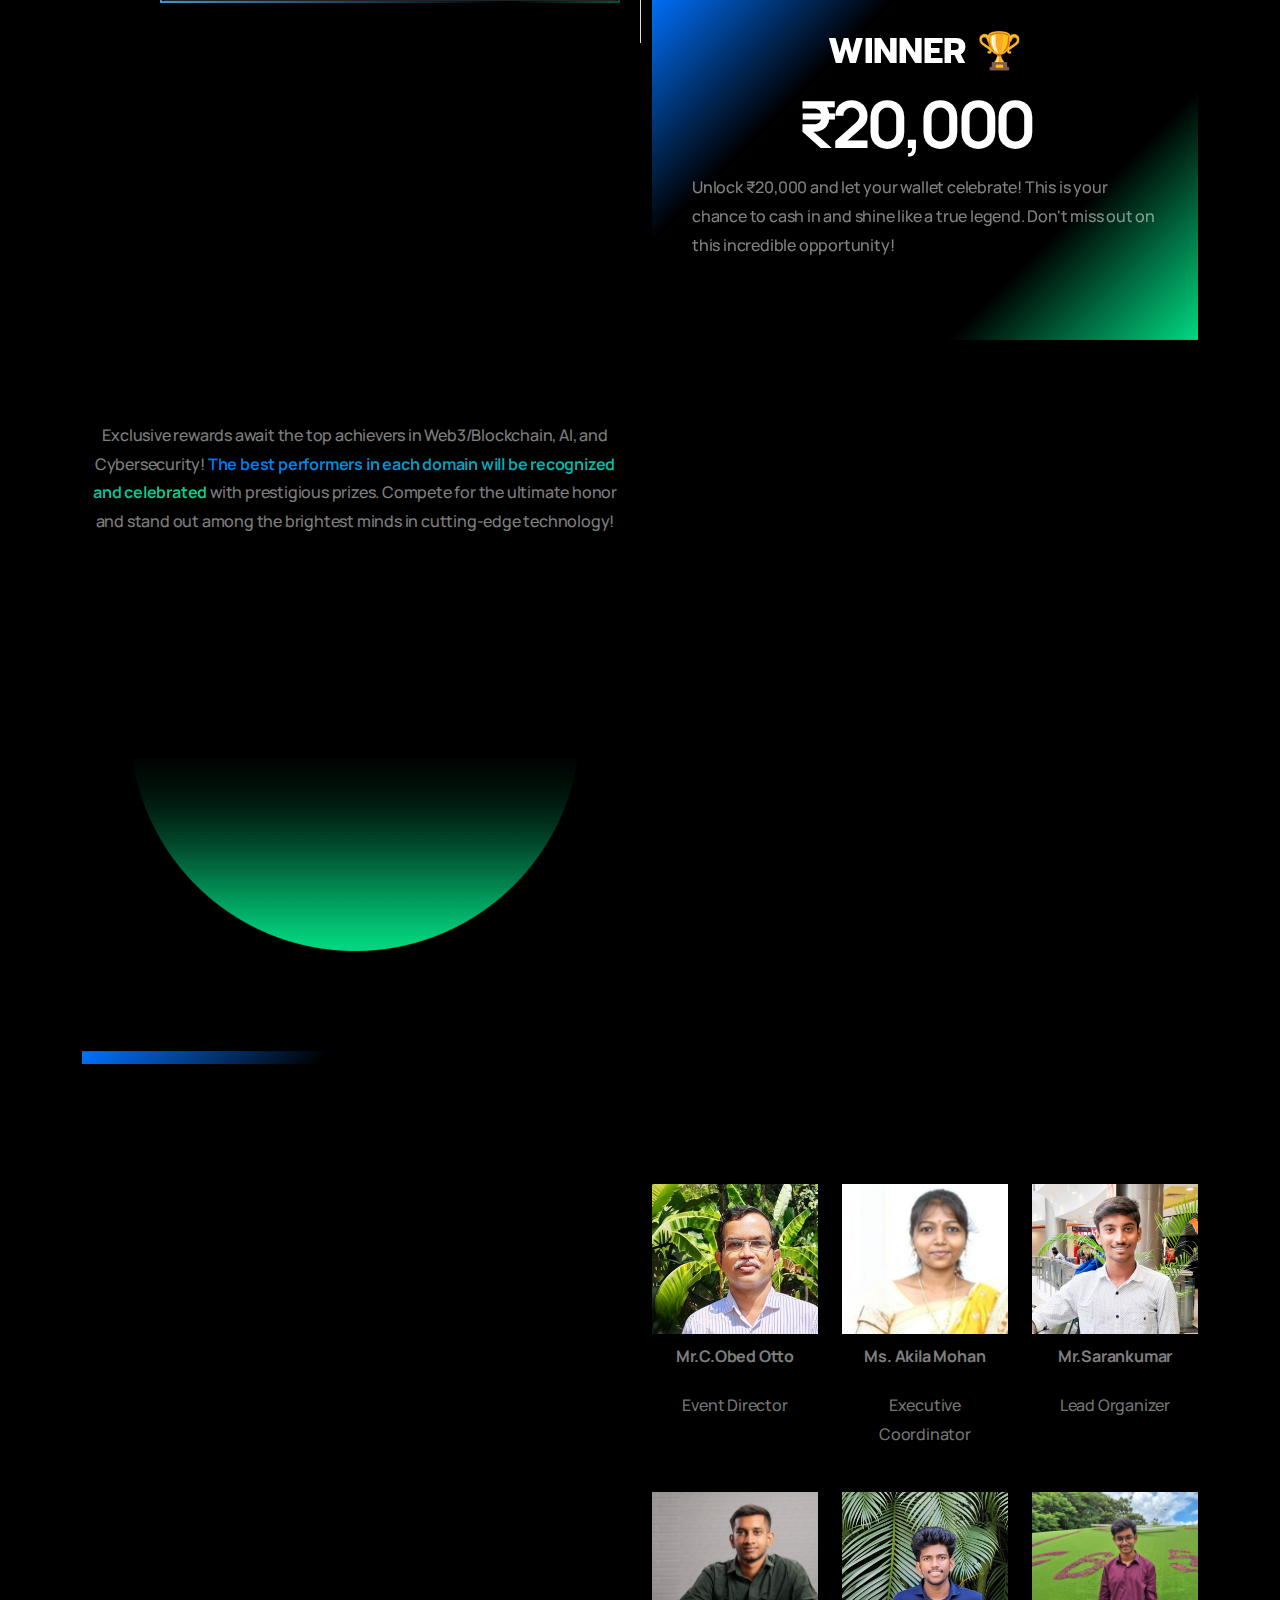
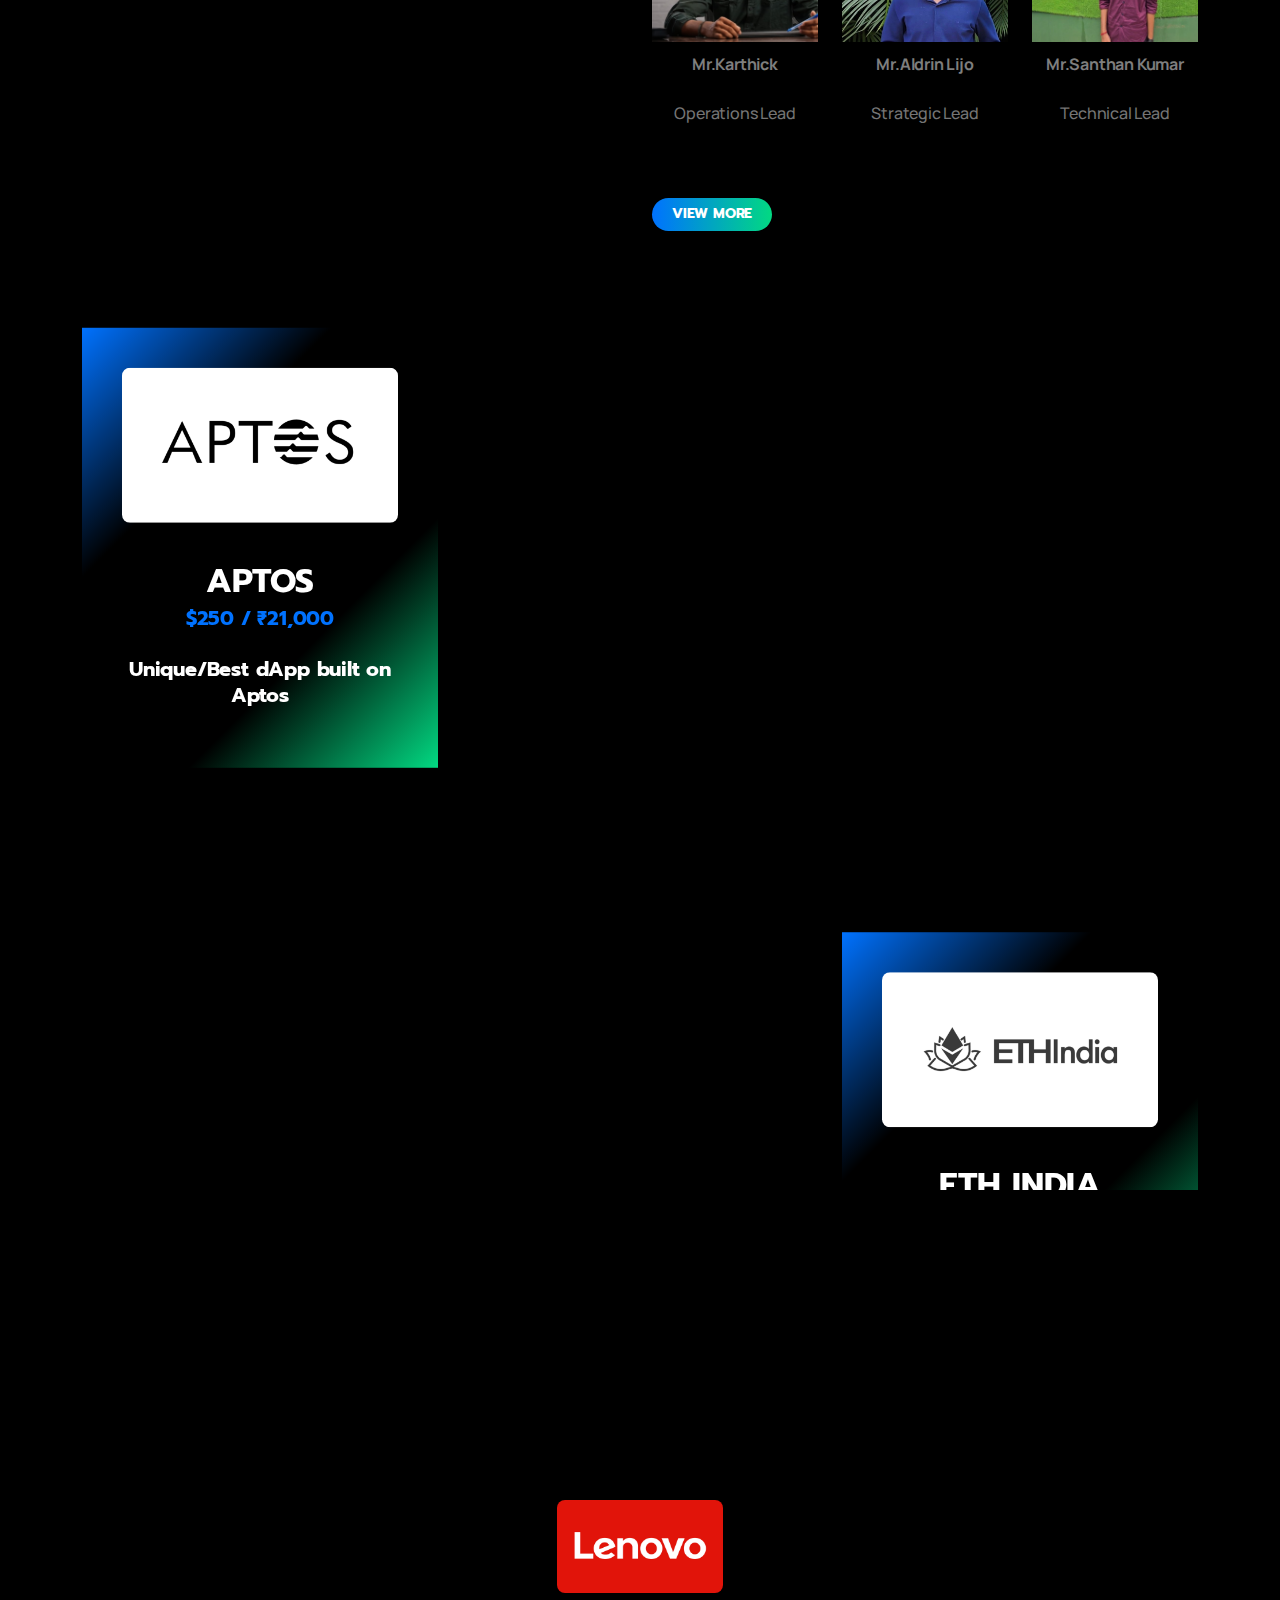
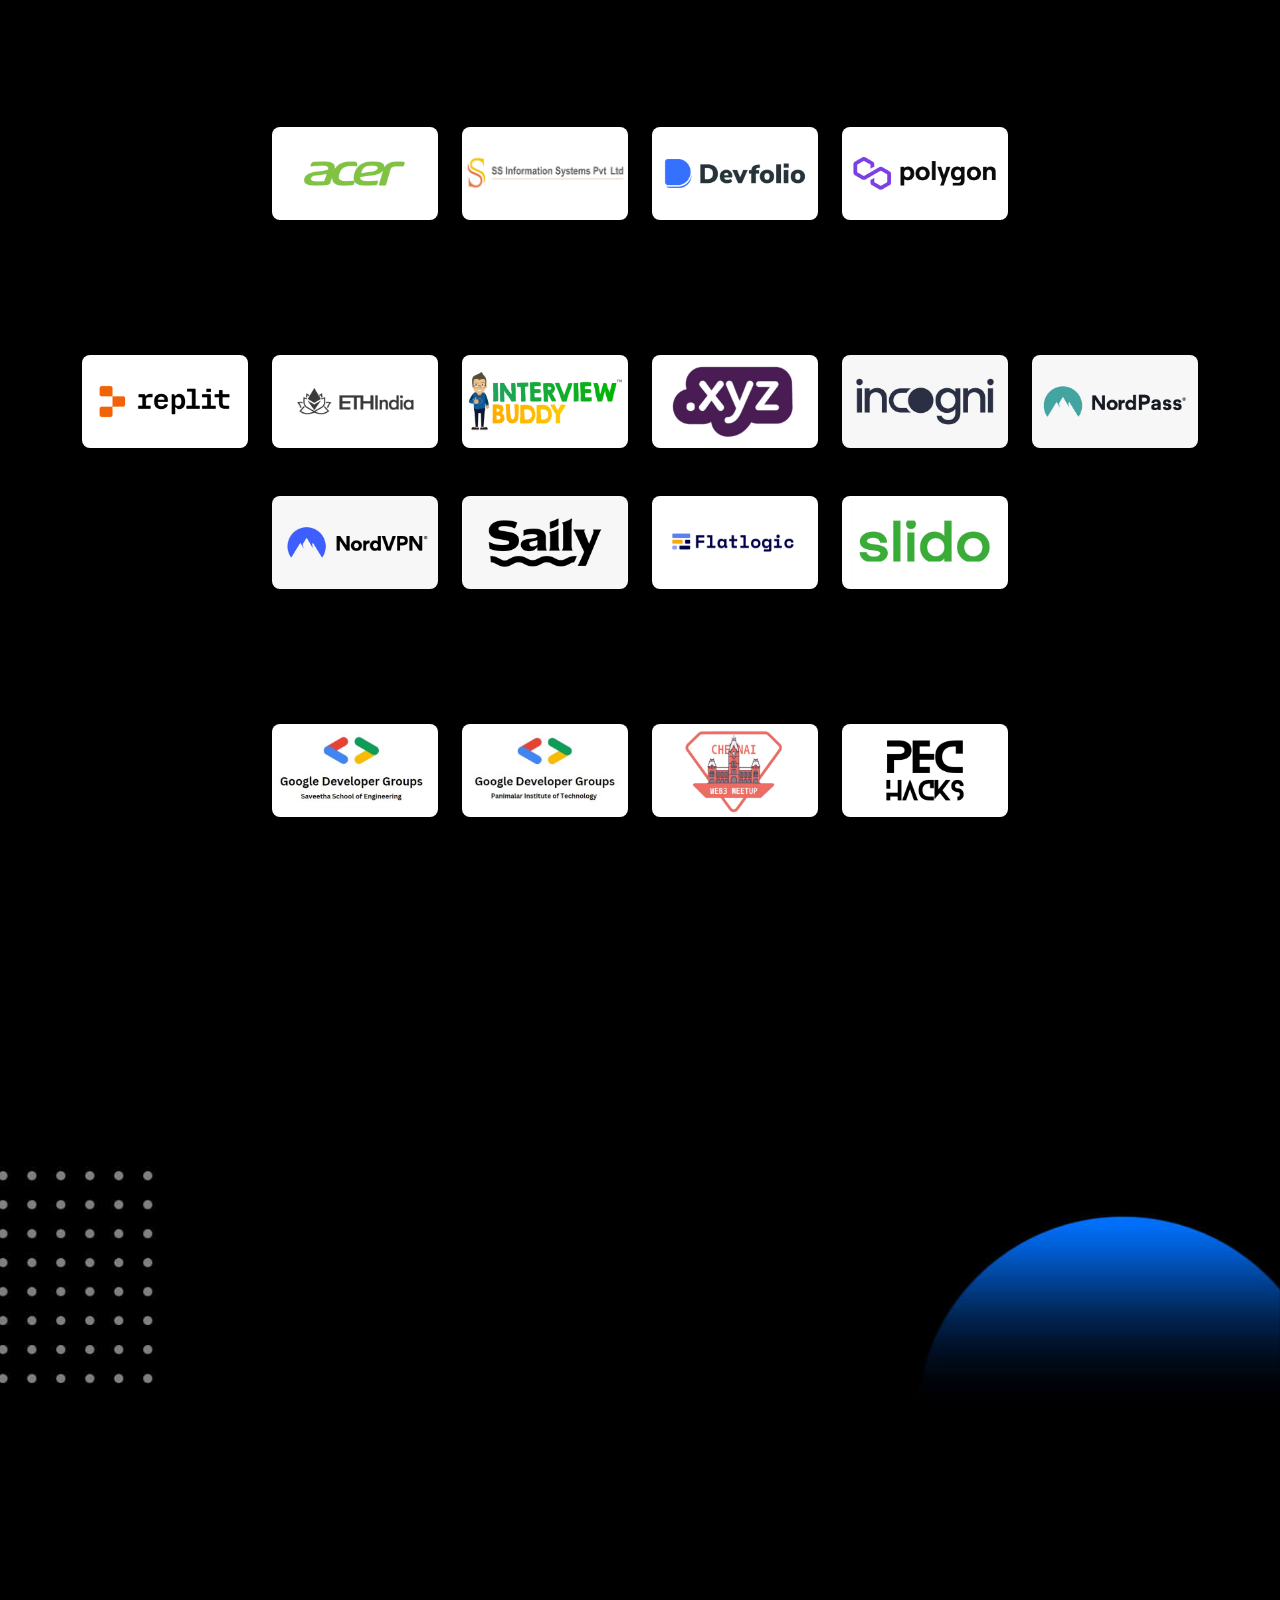
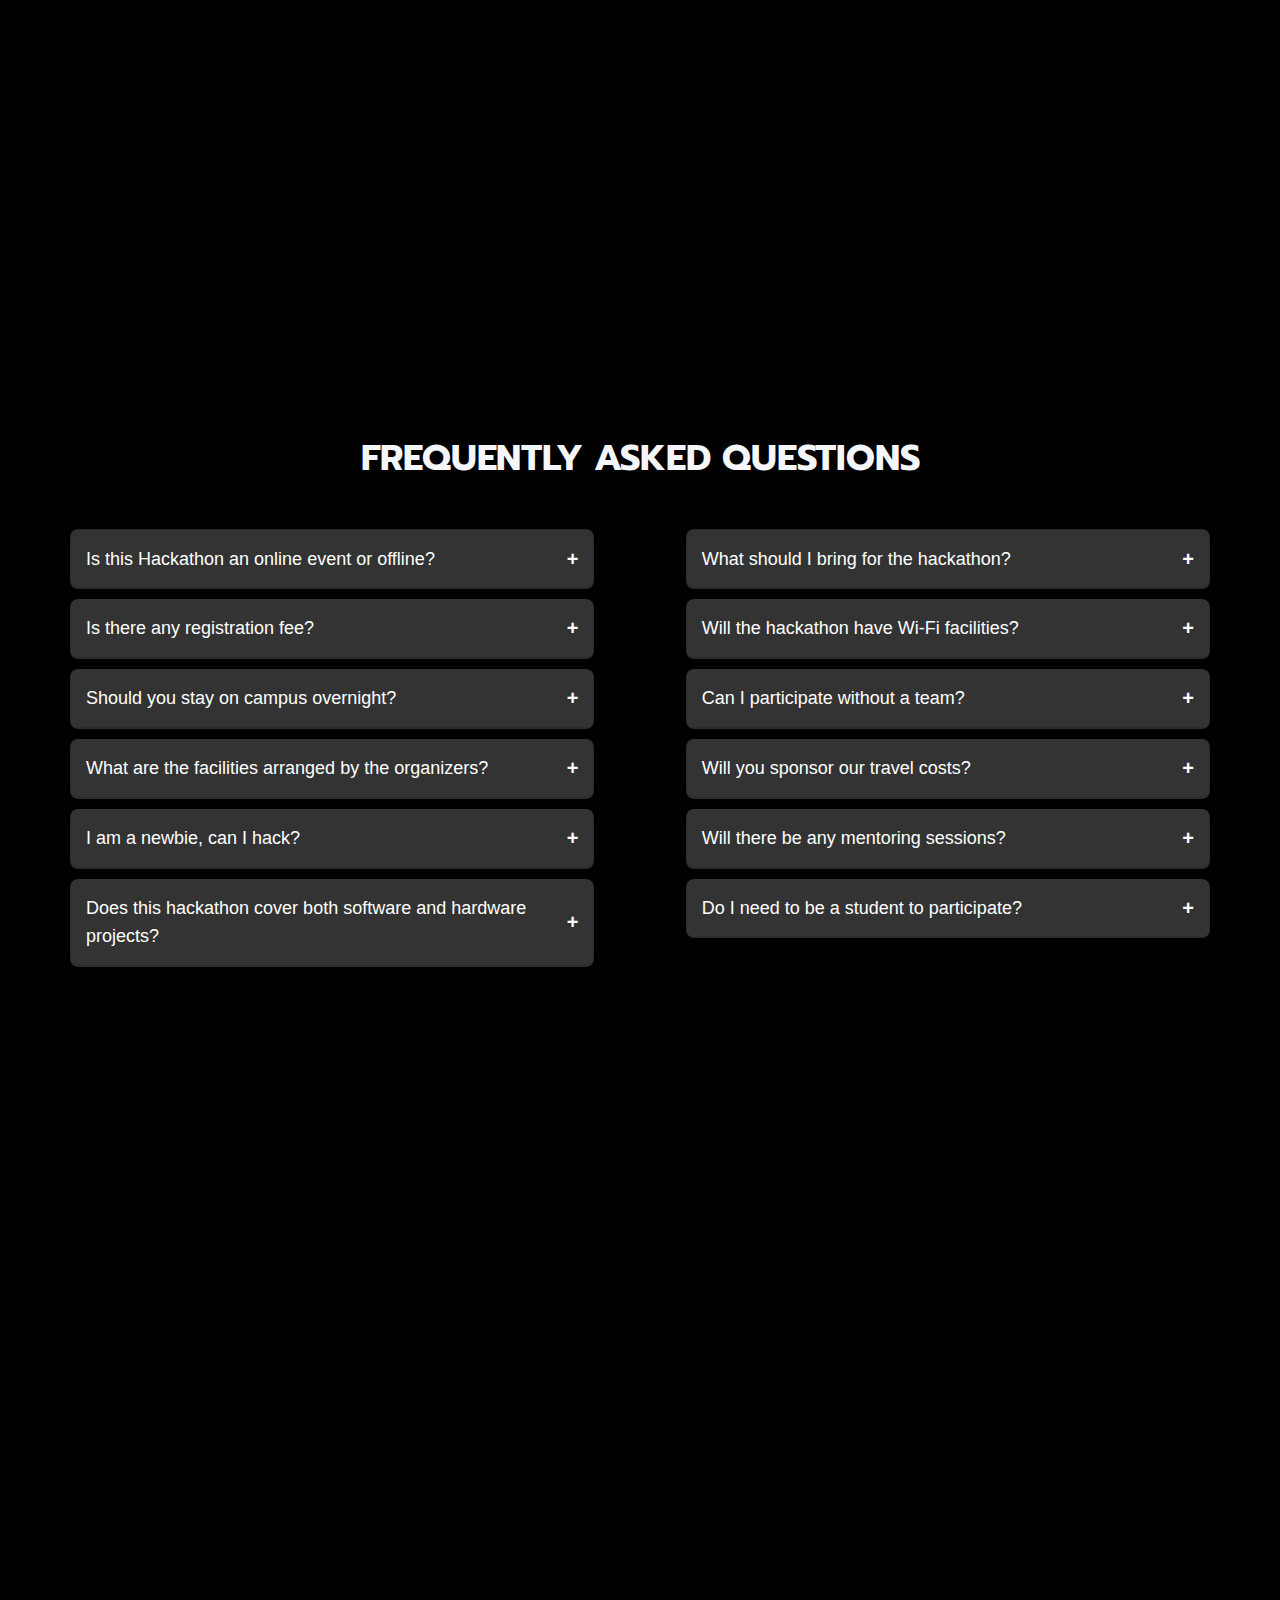
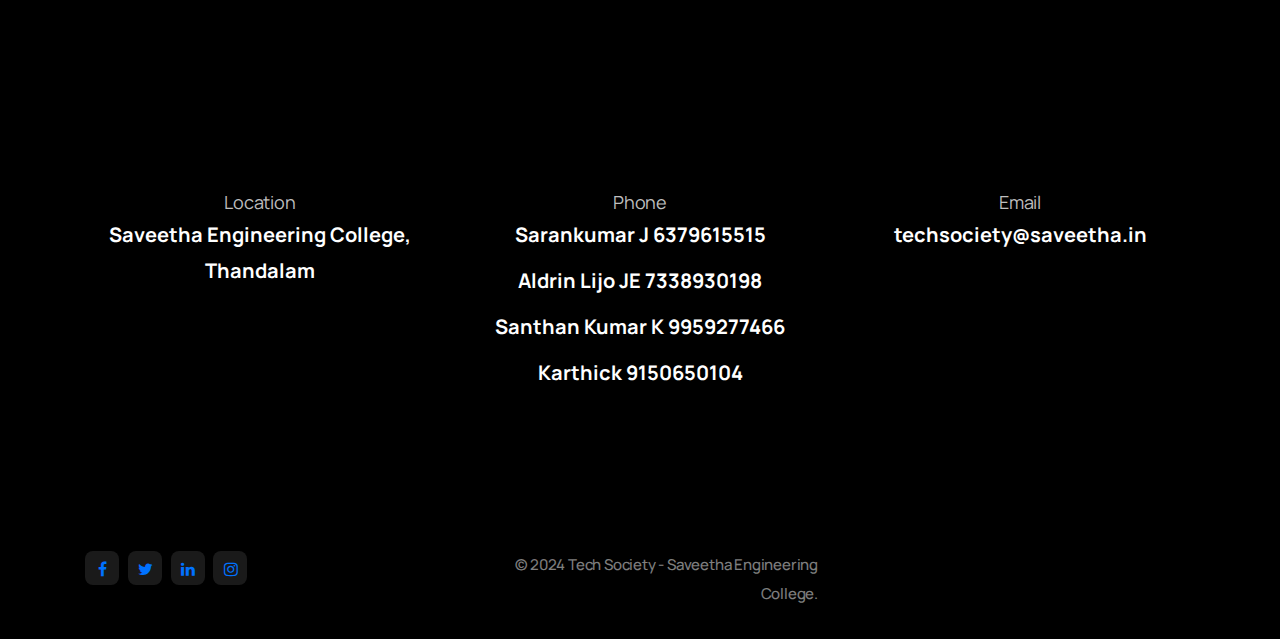
==== commit 86fb7e56: "problem statement init" ====
--- a/index.html
+++ b/index.html
@@ -165,6 +165,7 @@
                 </div>
             </section>
 
+            <!-- countdown -->
             <section class="no-top countdown-container">
                 <div class="container">
                     <div class="row text-center">
@@ -198,6 +199,15 @@
                         </div>
                     </div>
                 </div>
+                <div class="spacer-60"></div>
+                <div class="col-lg-12 text-center">
+                    <div class="col-lg-12">
+                        <a class="btn-main big wow fadeInLeft" href="https://hackhustle.devfolio.co/">Problem statement</a>
+                    </div>
+                    <div class="spacer-40"></div>
+                    <div class="spacer-40"></div>
+                </div>
+                
             </section>
             
 
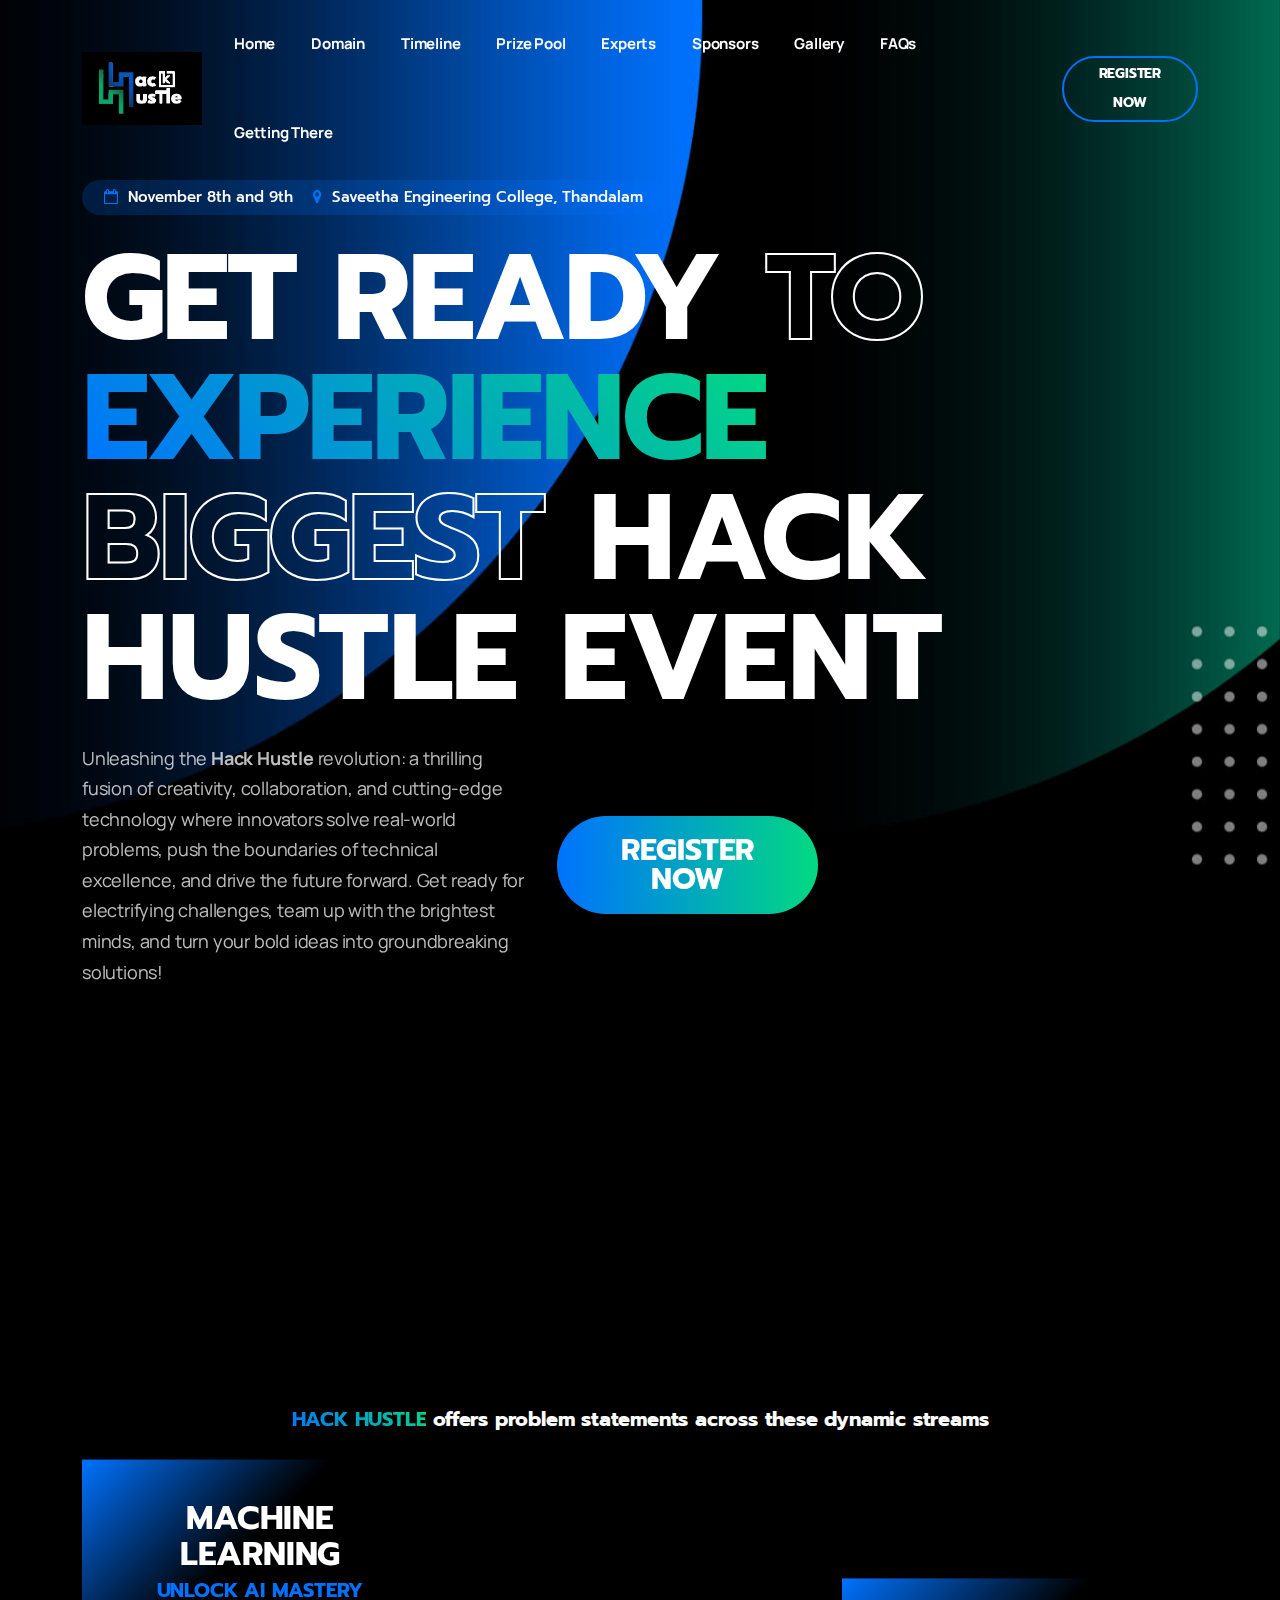
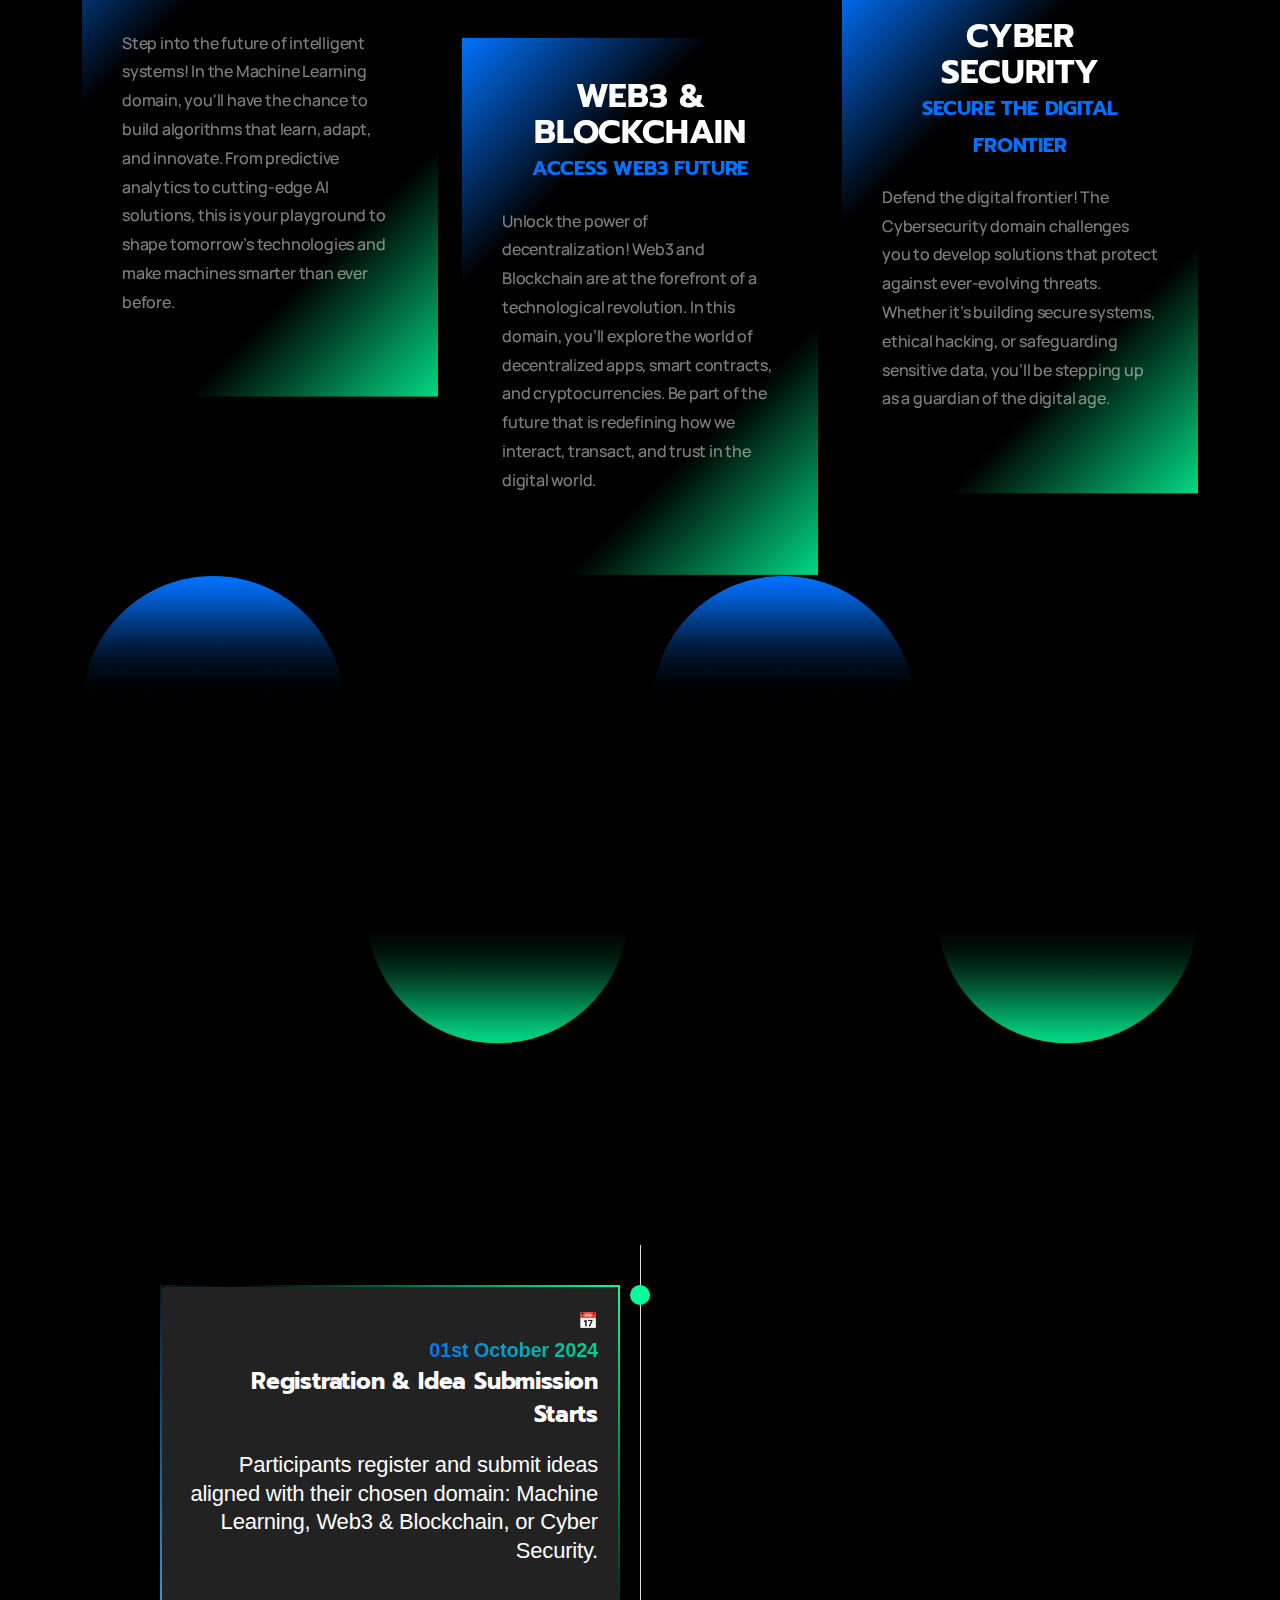
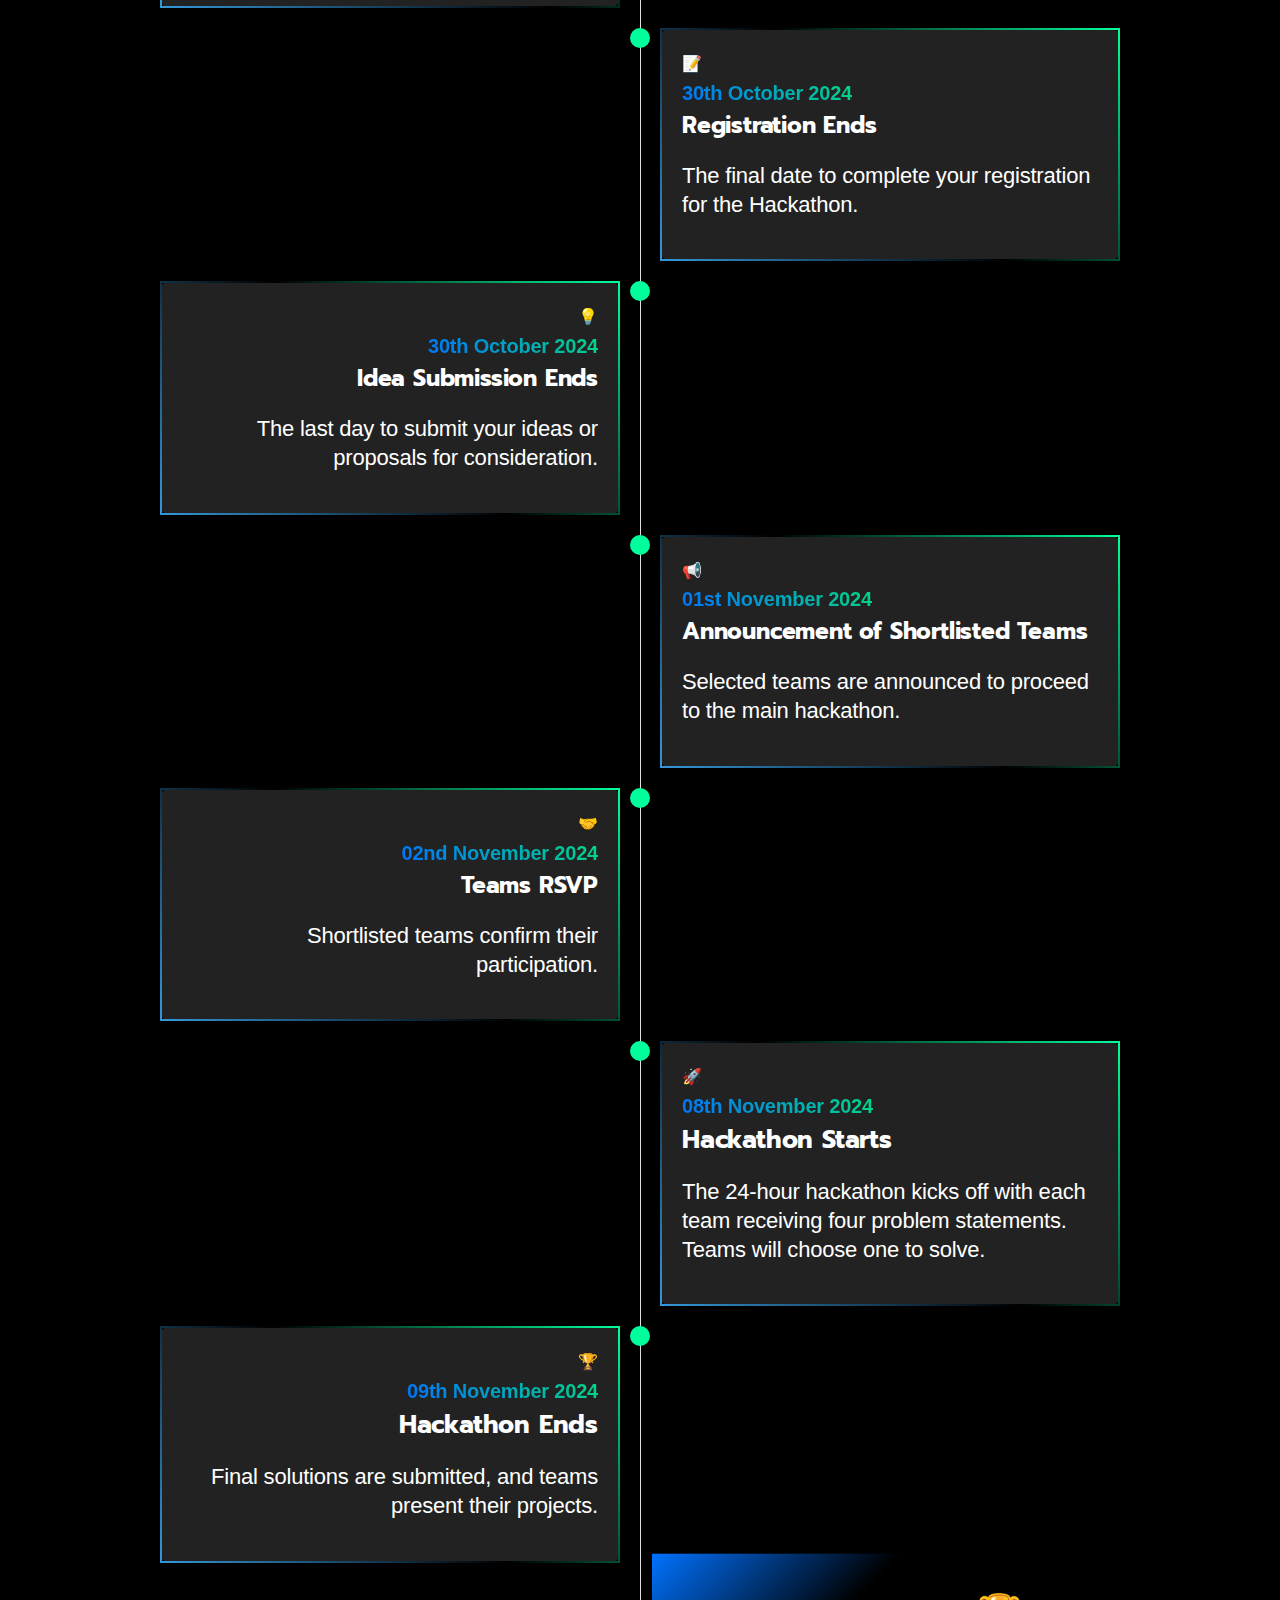
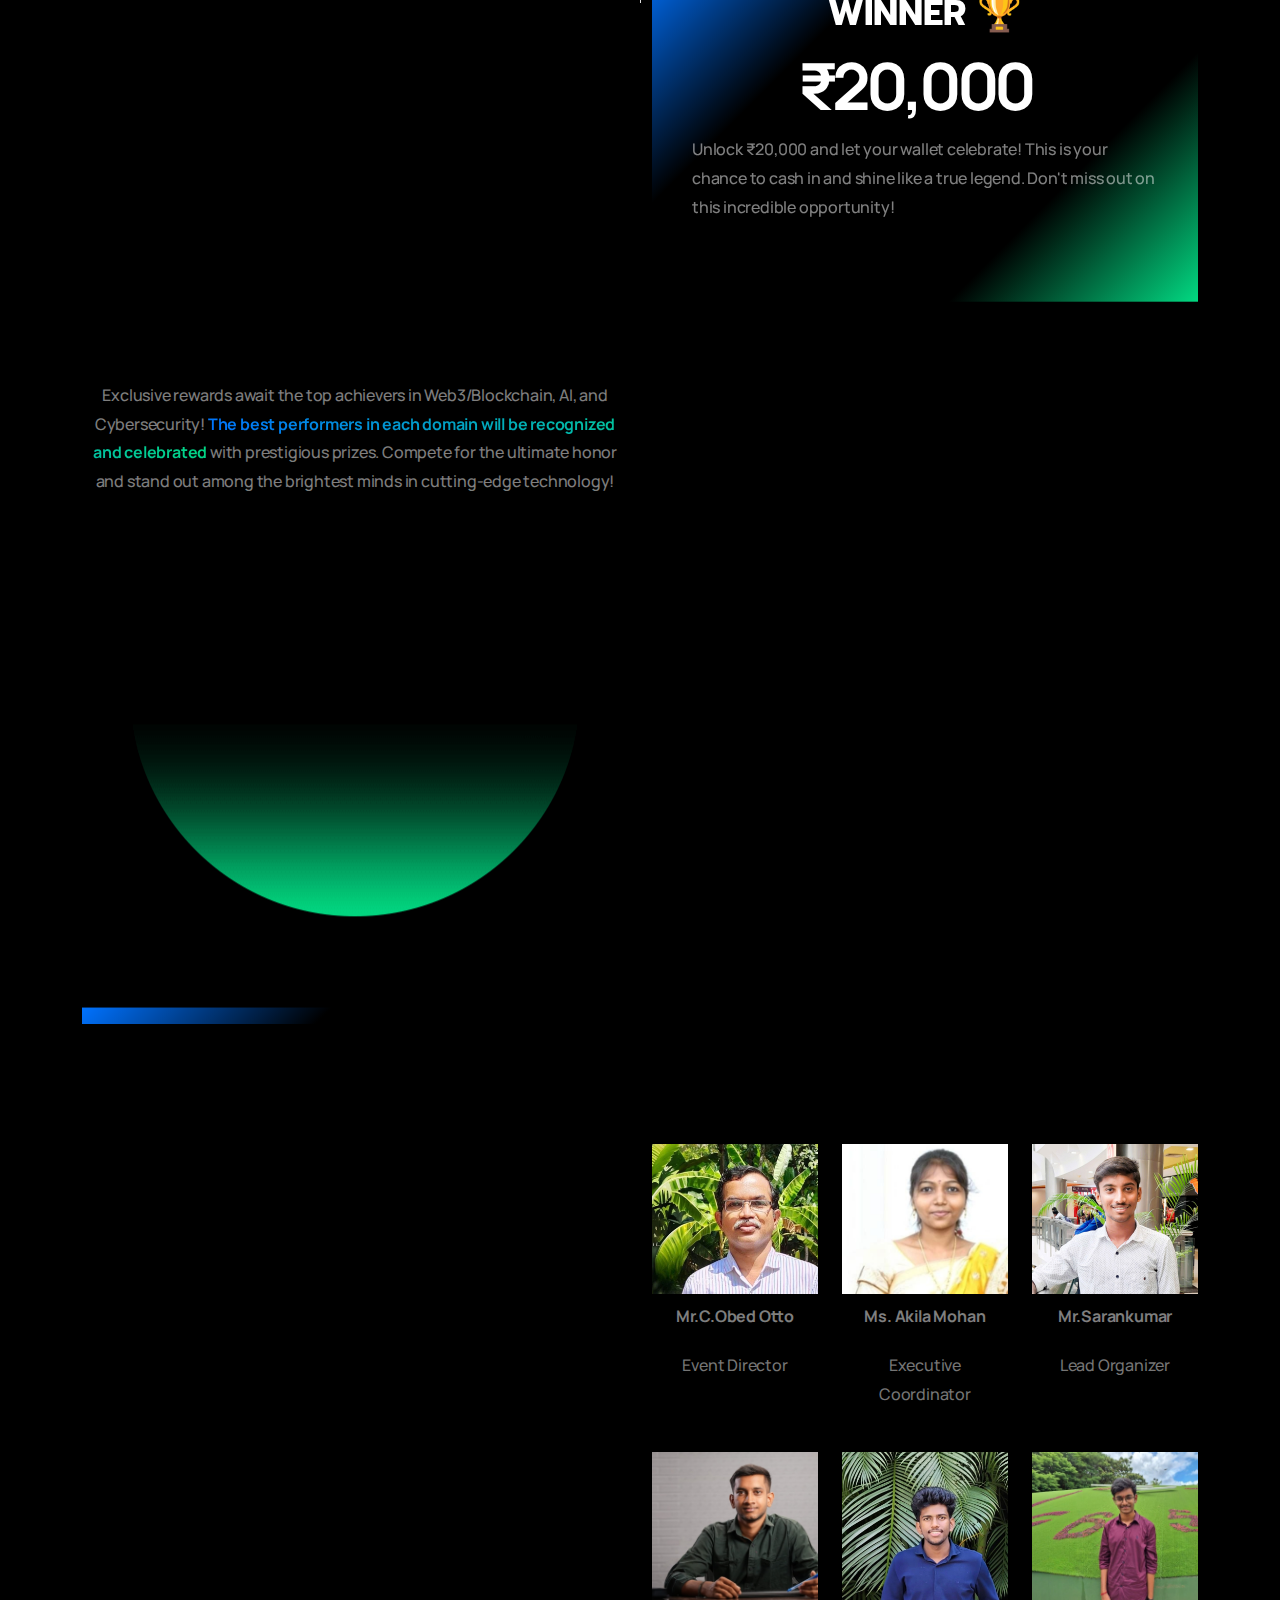
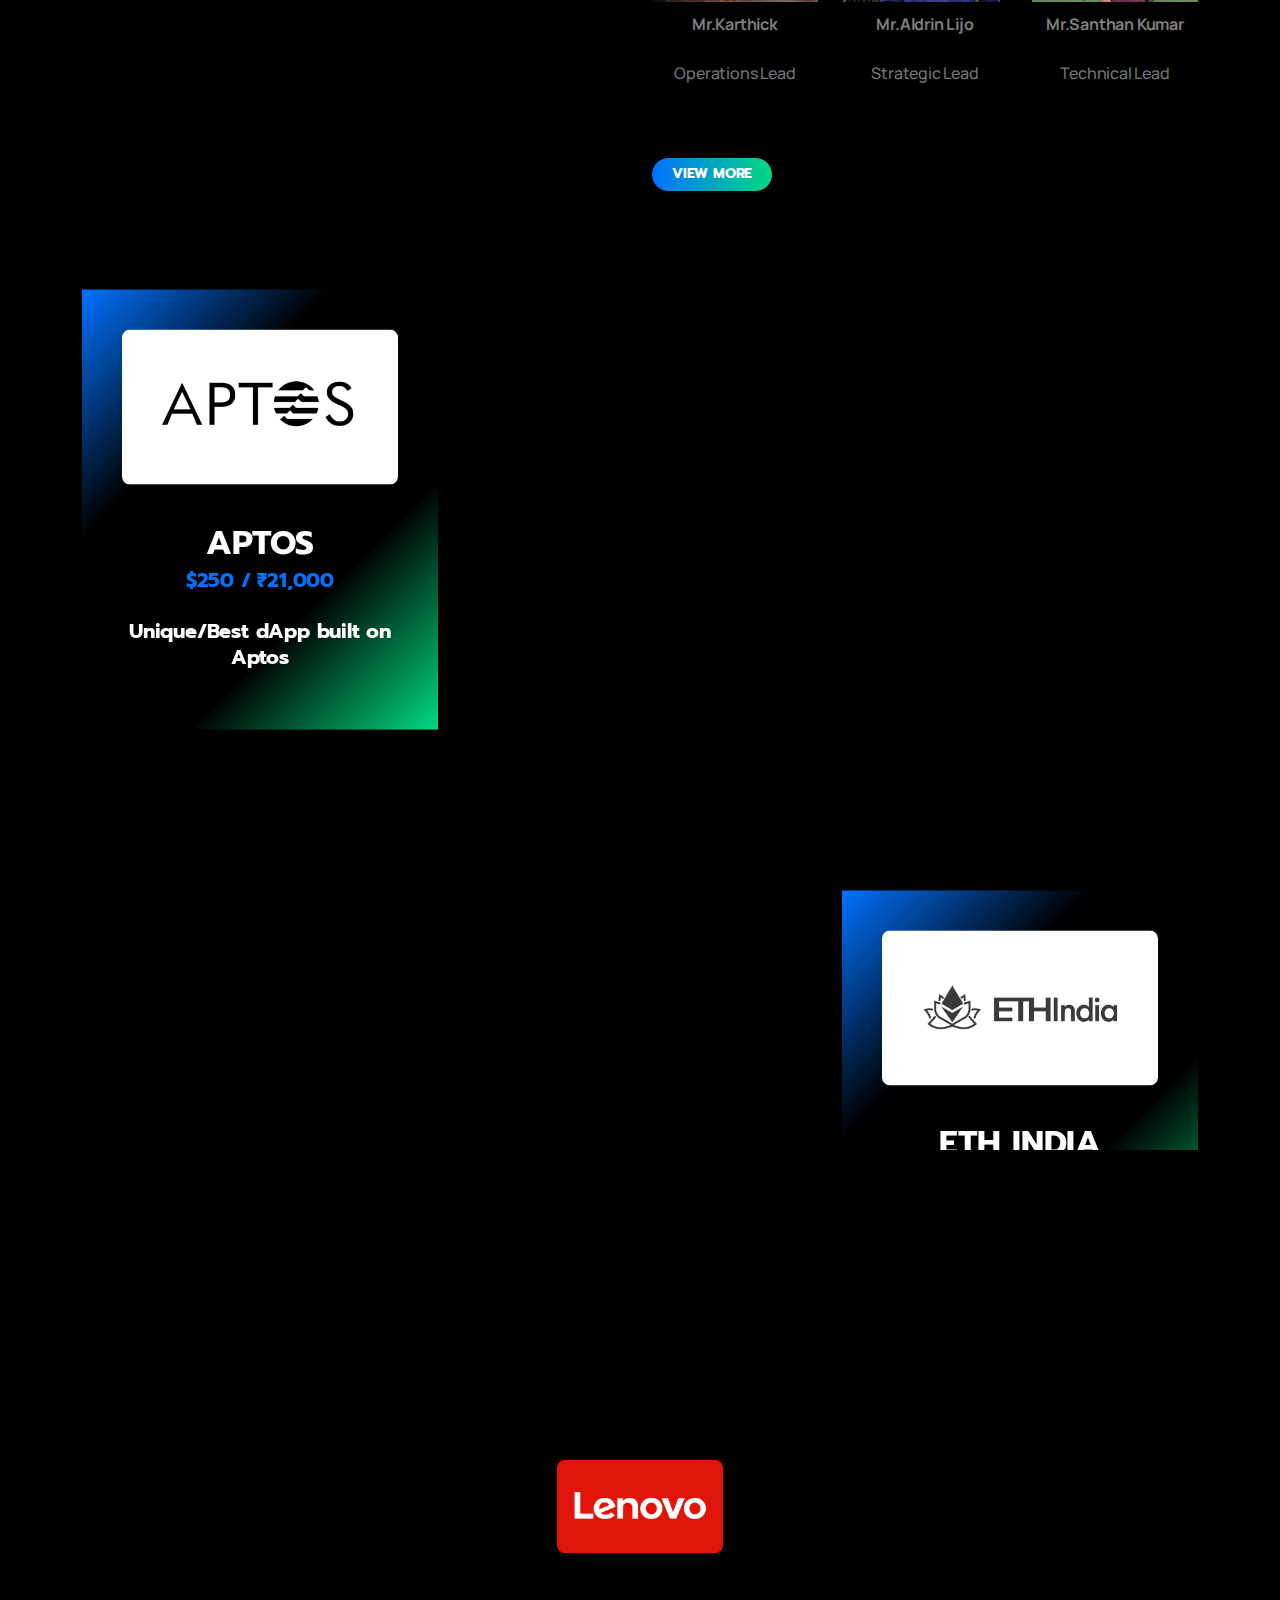
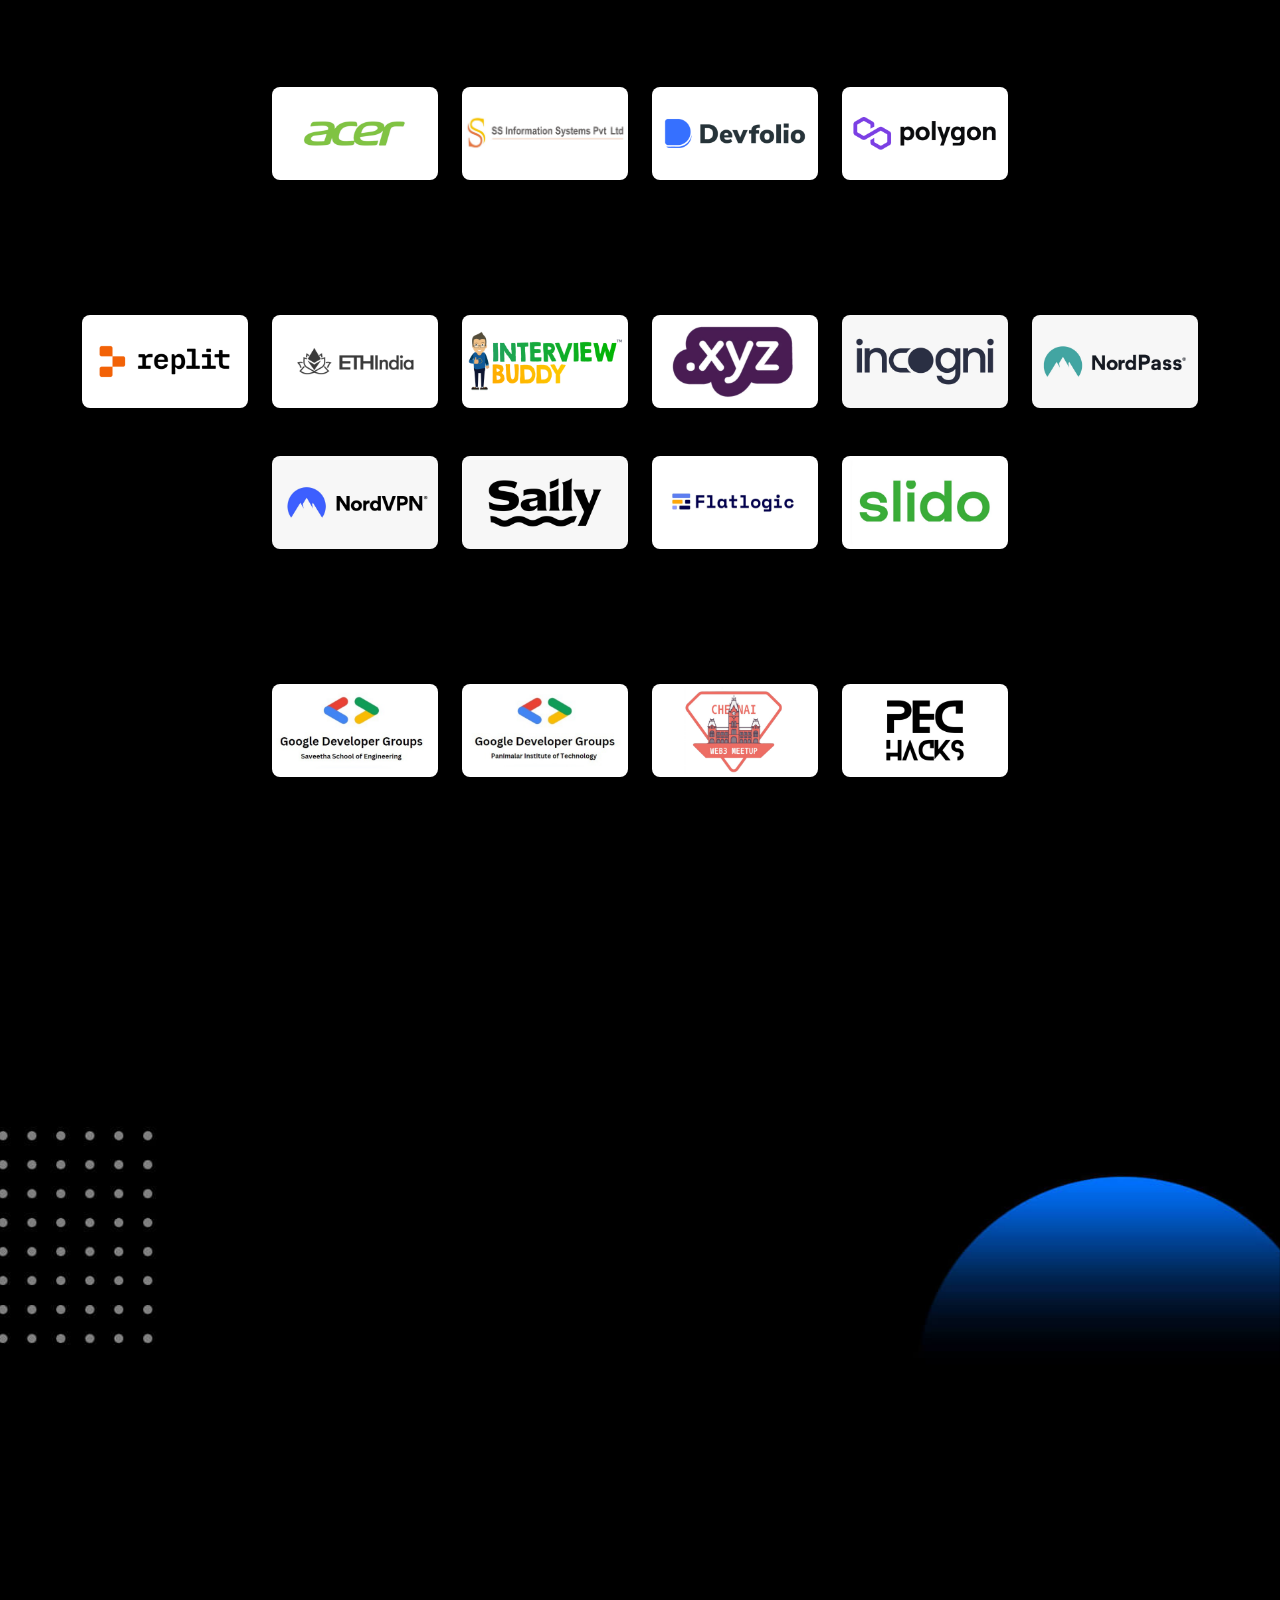
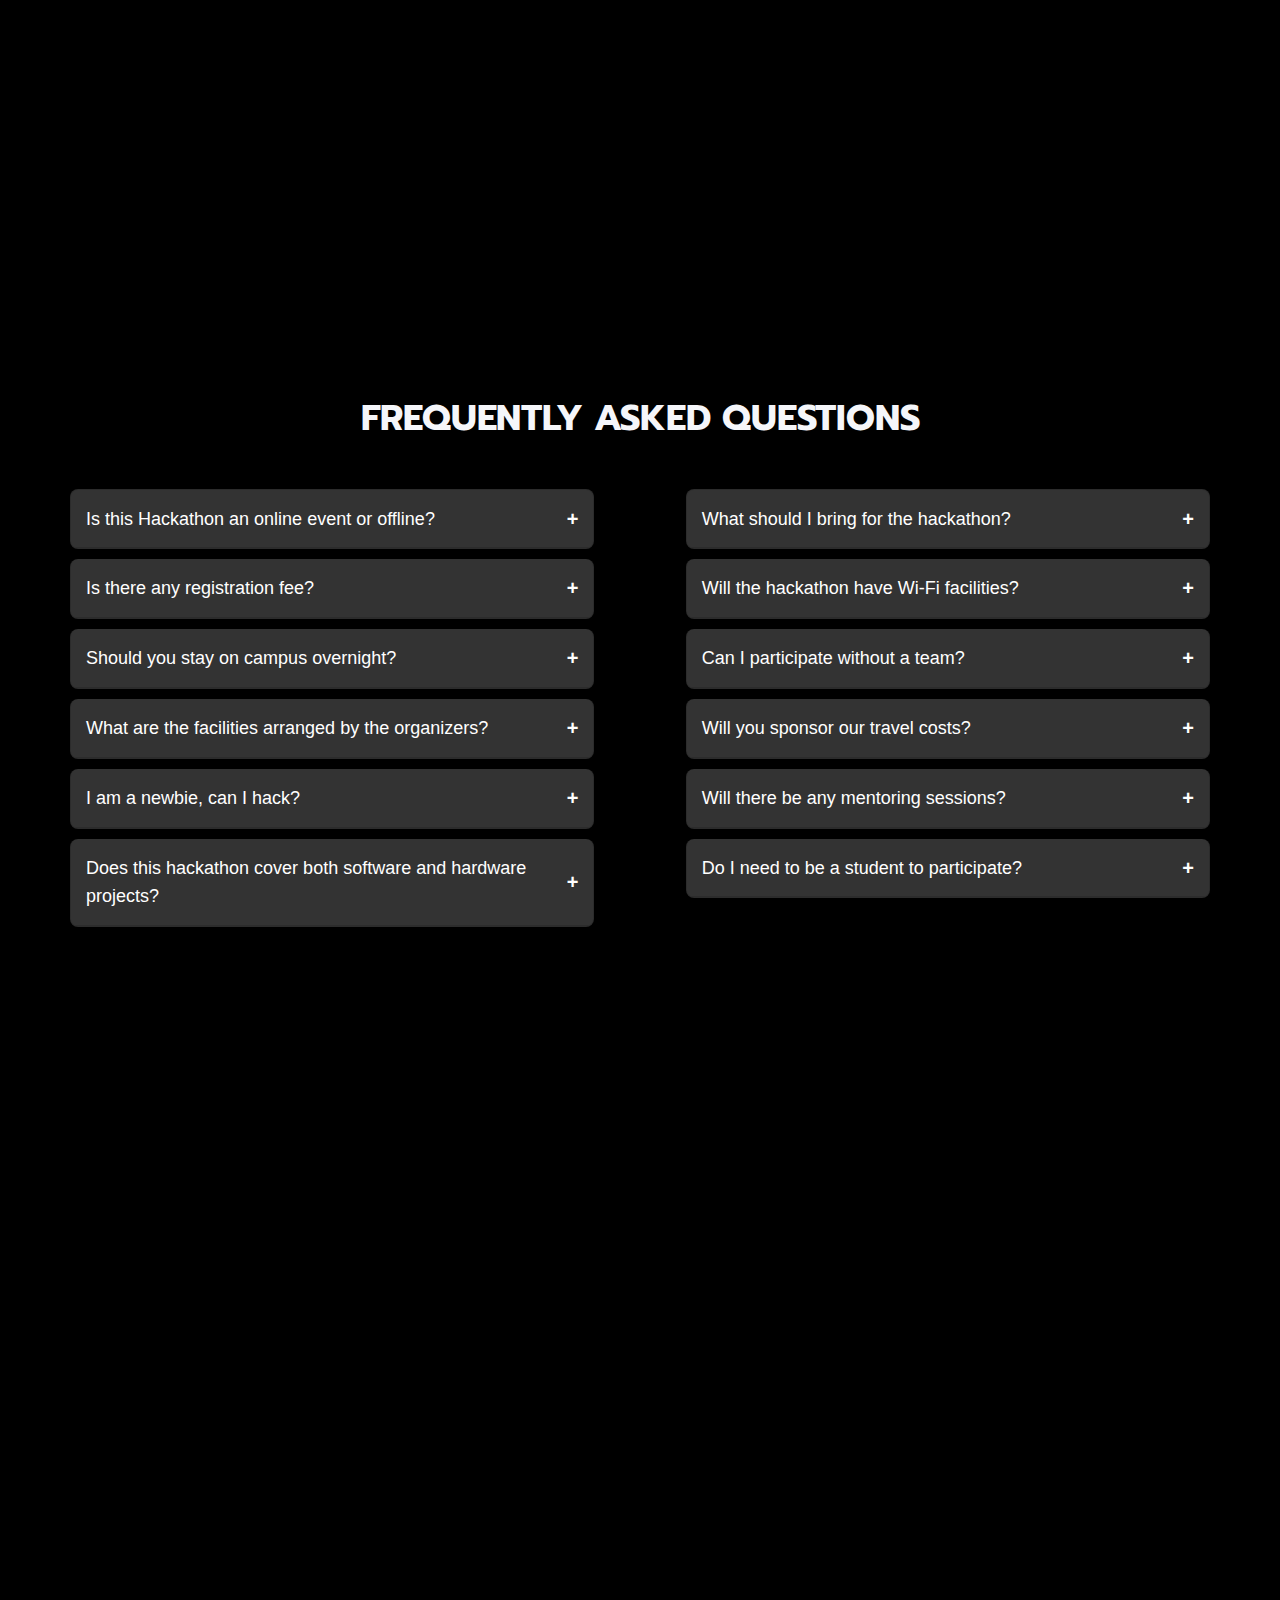
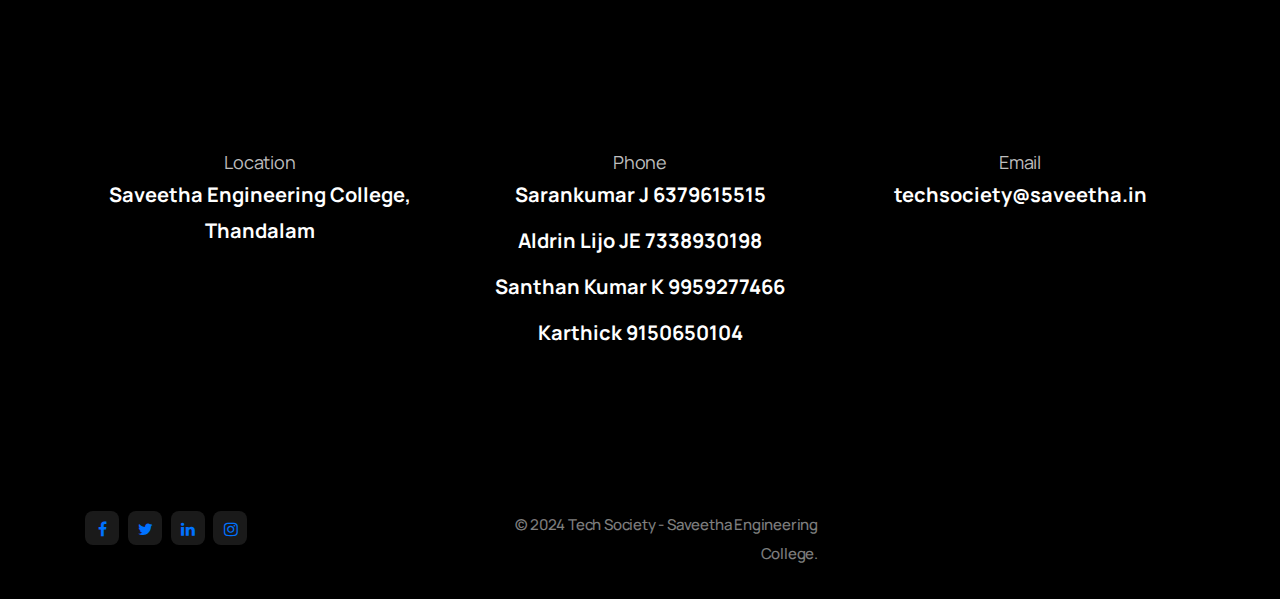
==== commit bc08f25e: "initial commit" ====
--- a/index.html
+++ b/index.html
@@ -204,7 +204,6 @@
                     <div class="col-lg-12">
                         <a class="btn-main big wow fadeInLeft" href="https://hackhustle.devfolio.co/">Problem statement</a>
                     </div>
-                    <div class="spacer-40"></div>
                     <div class="spacer-40"></div>
                 </div>
                 
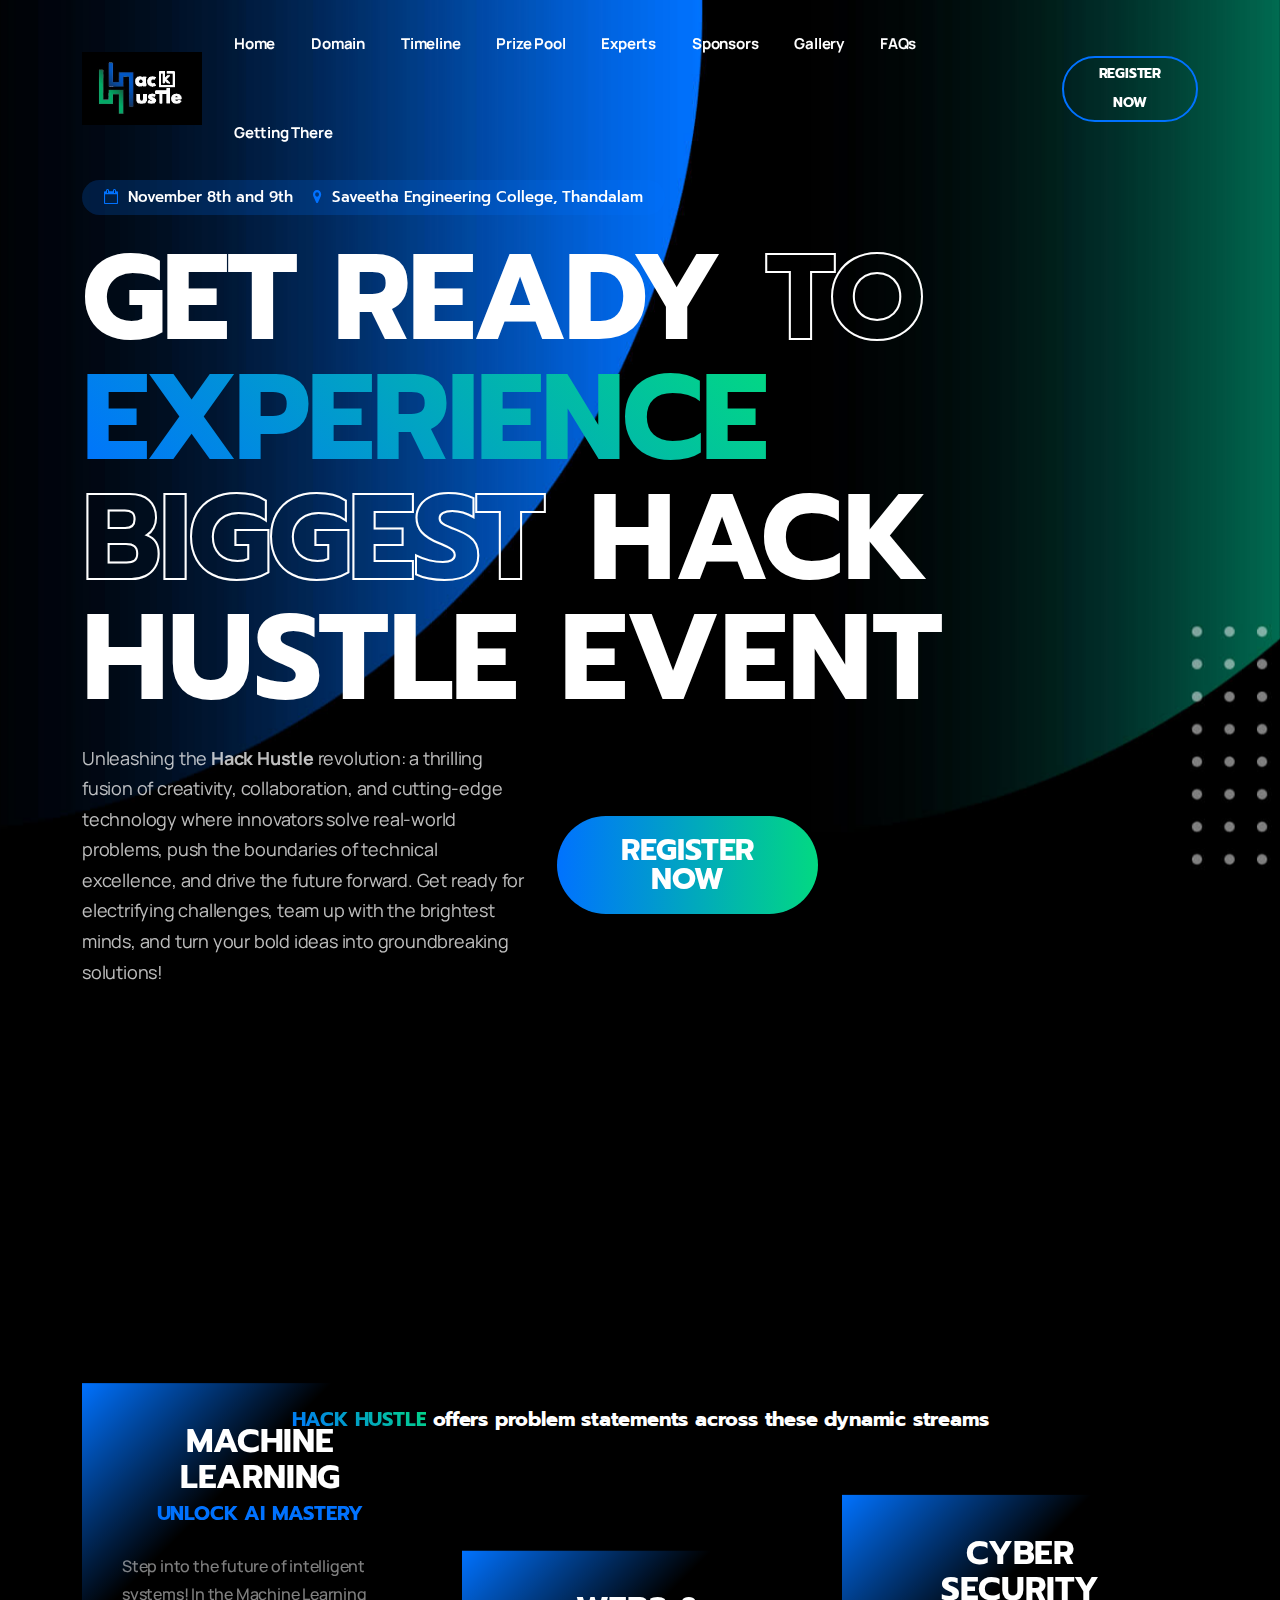
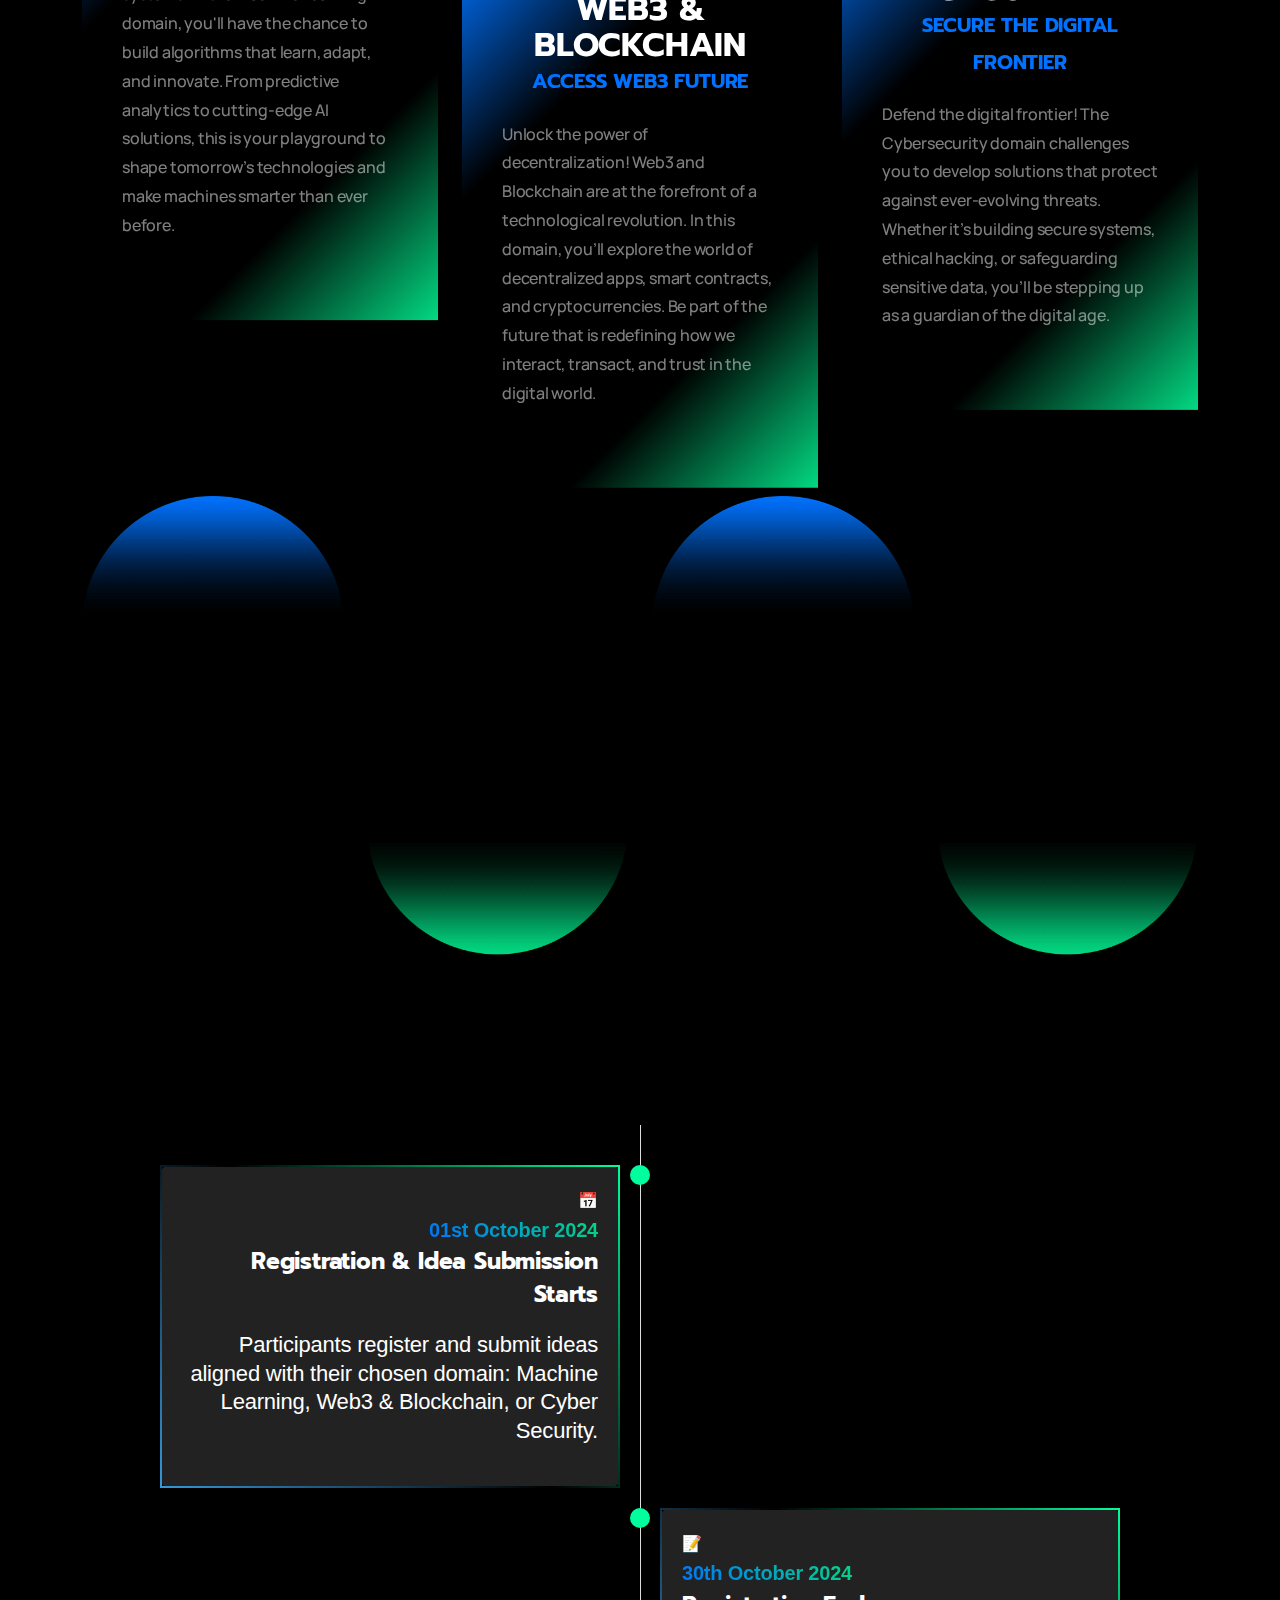
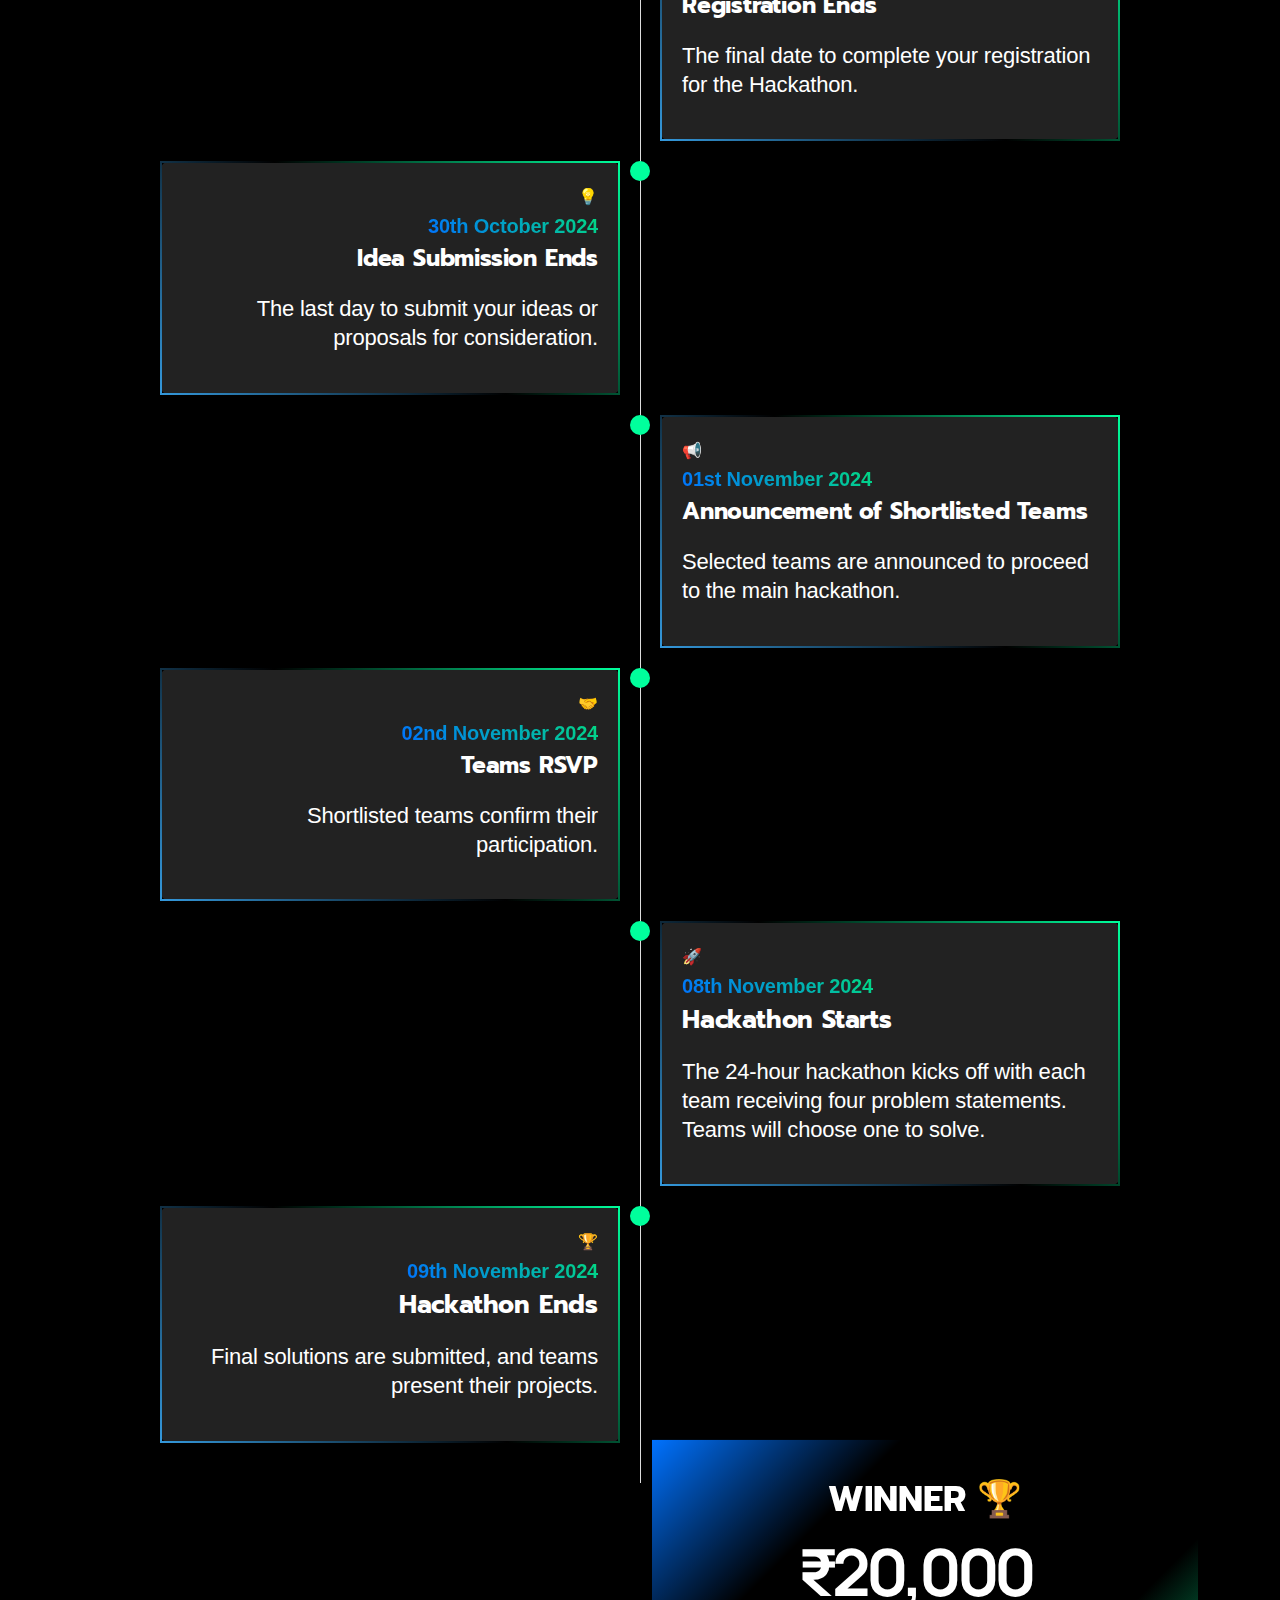
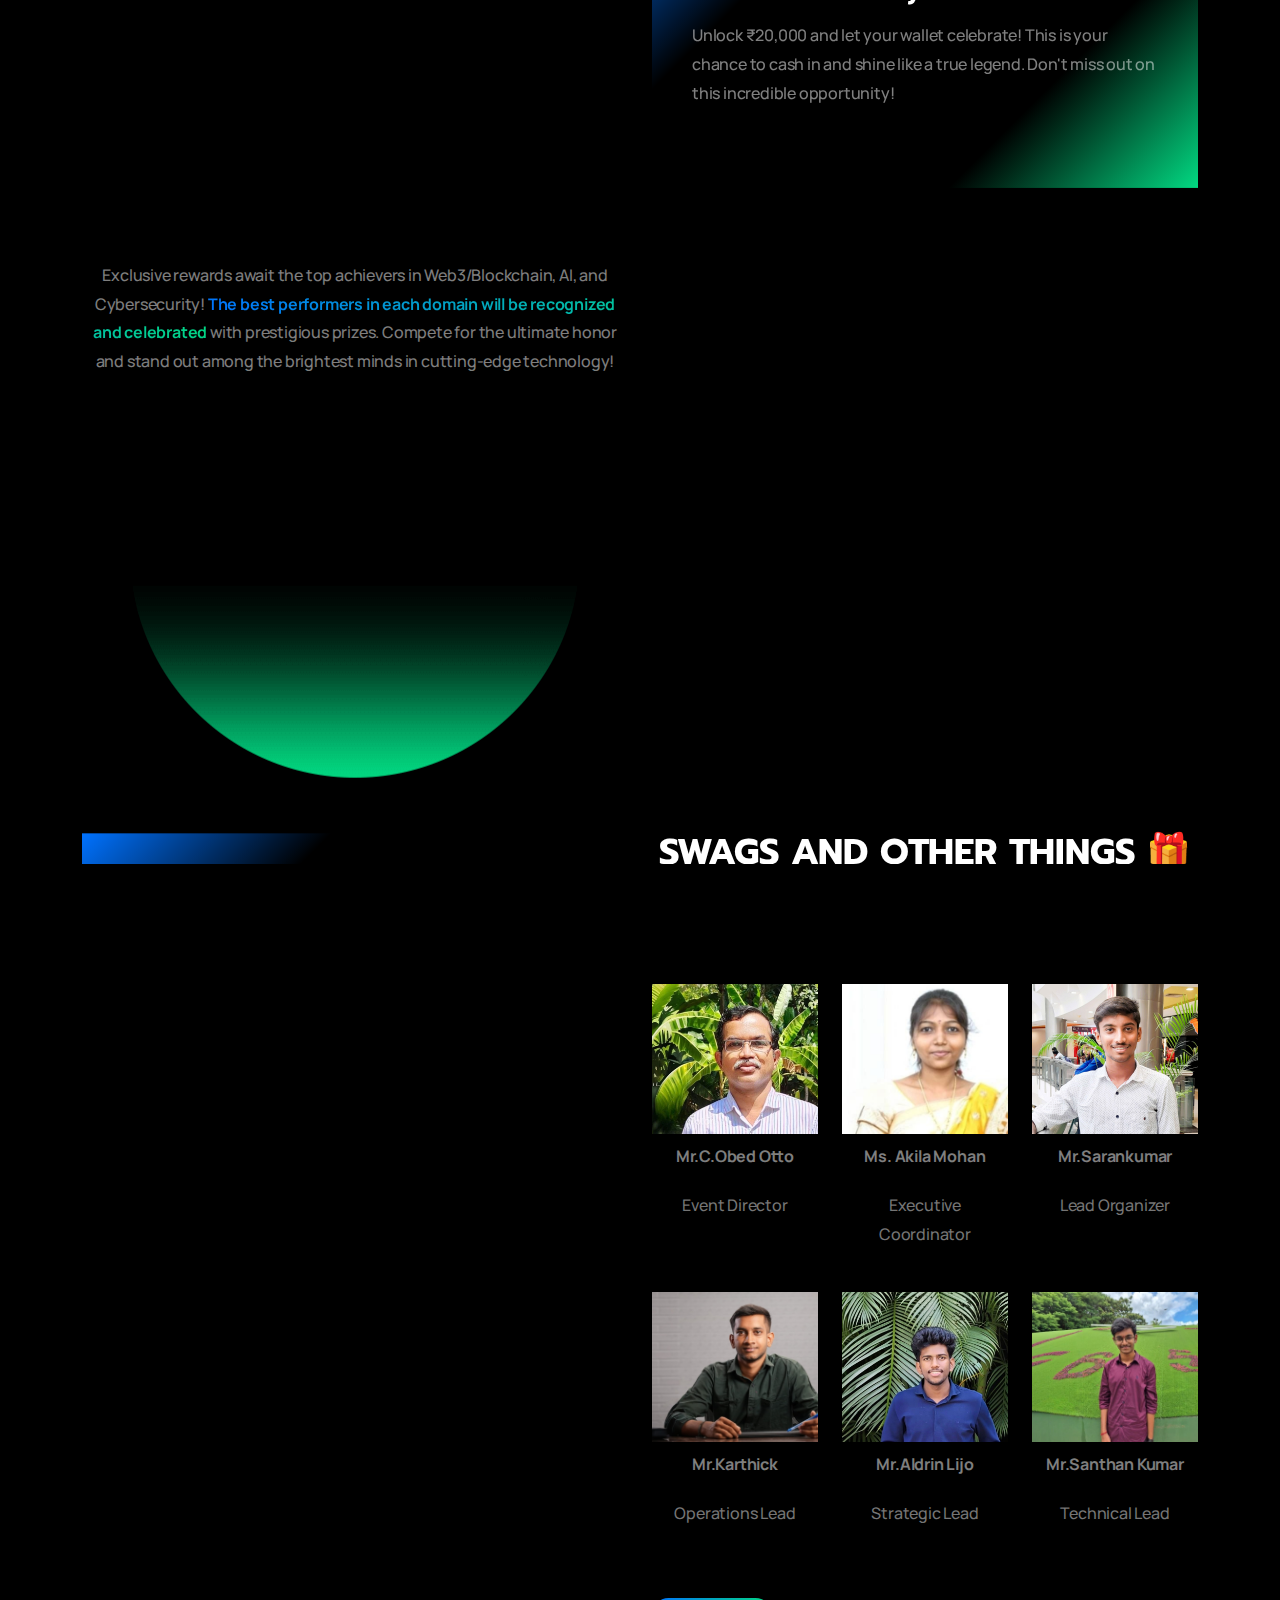
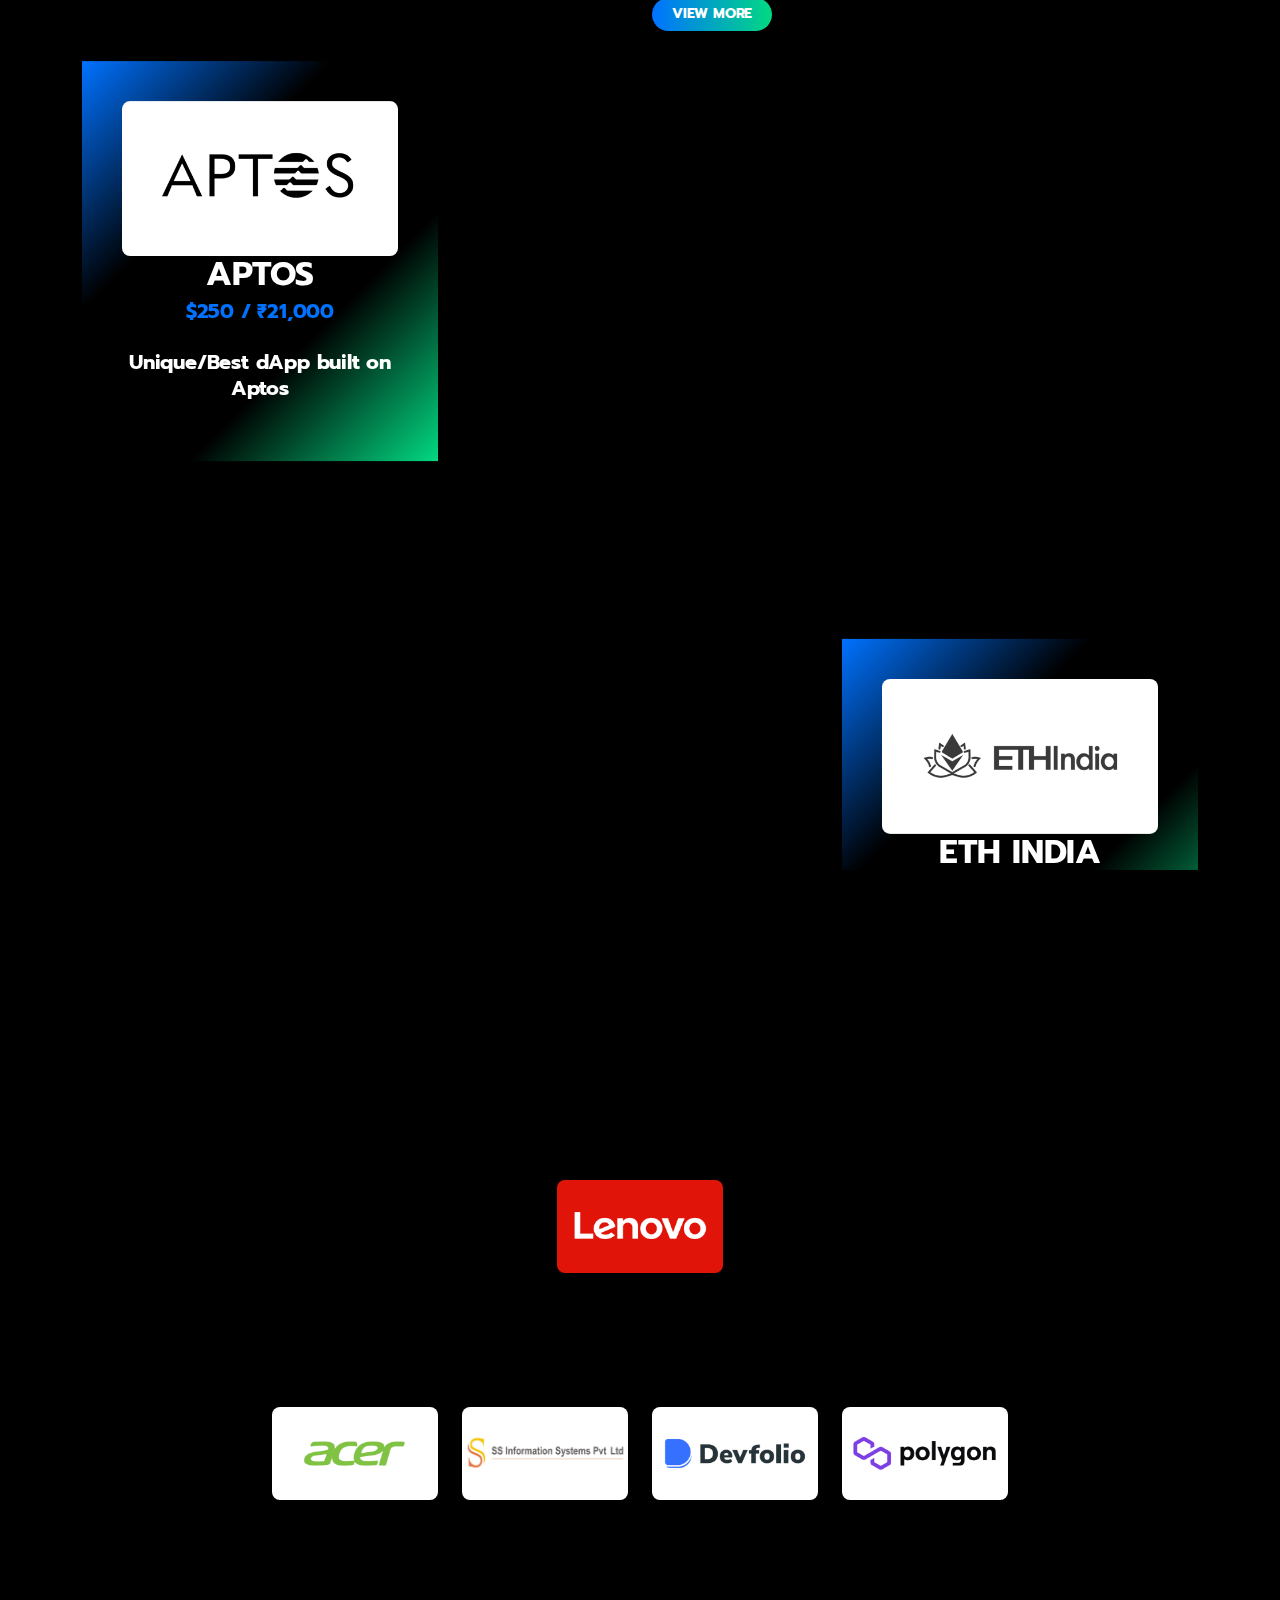
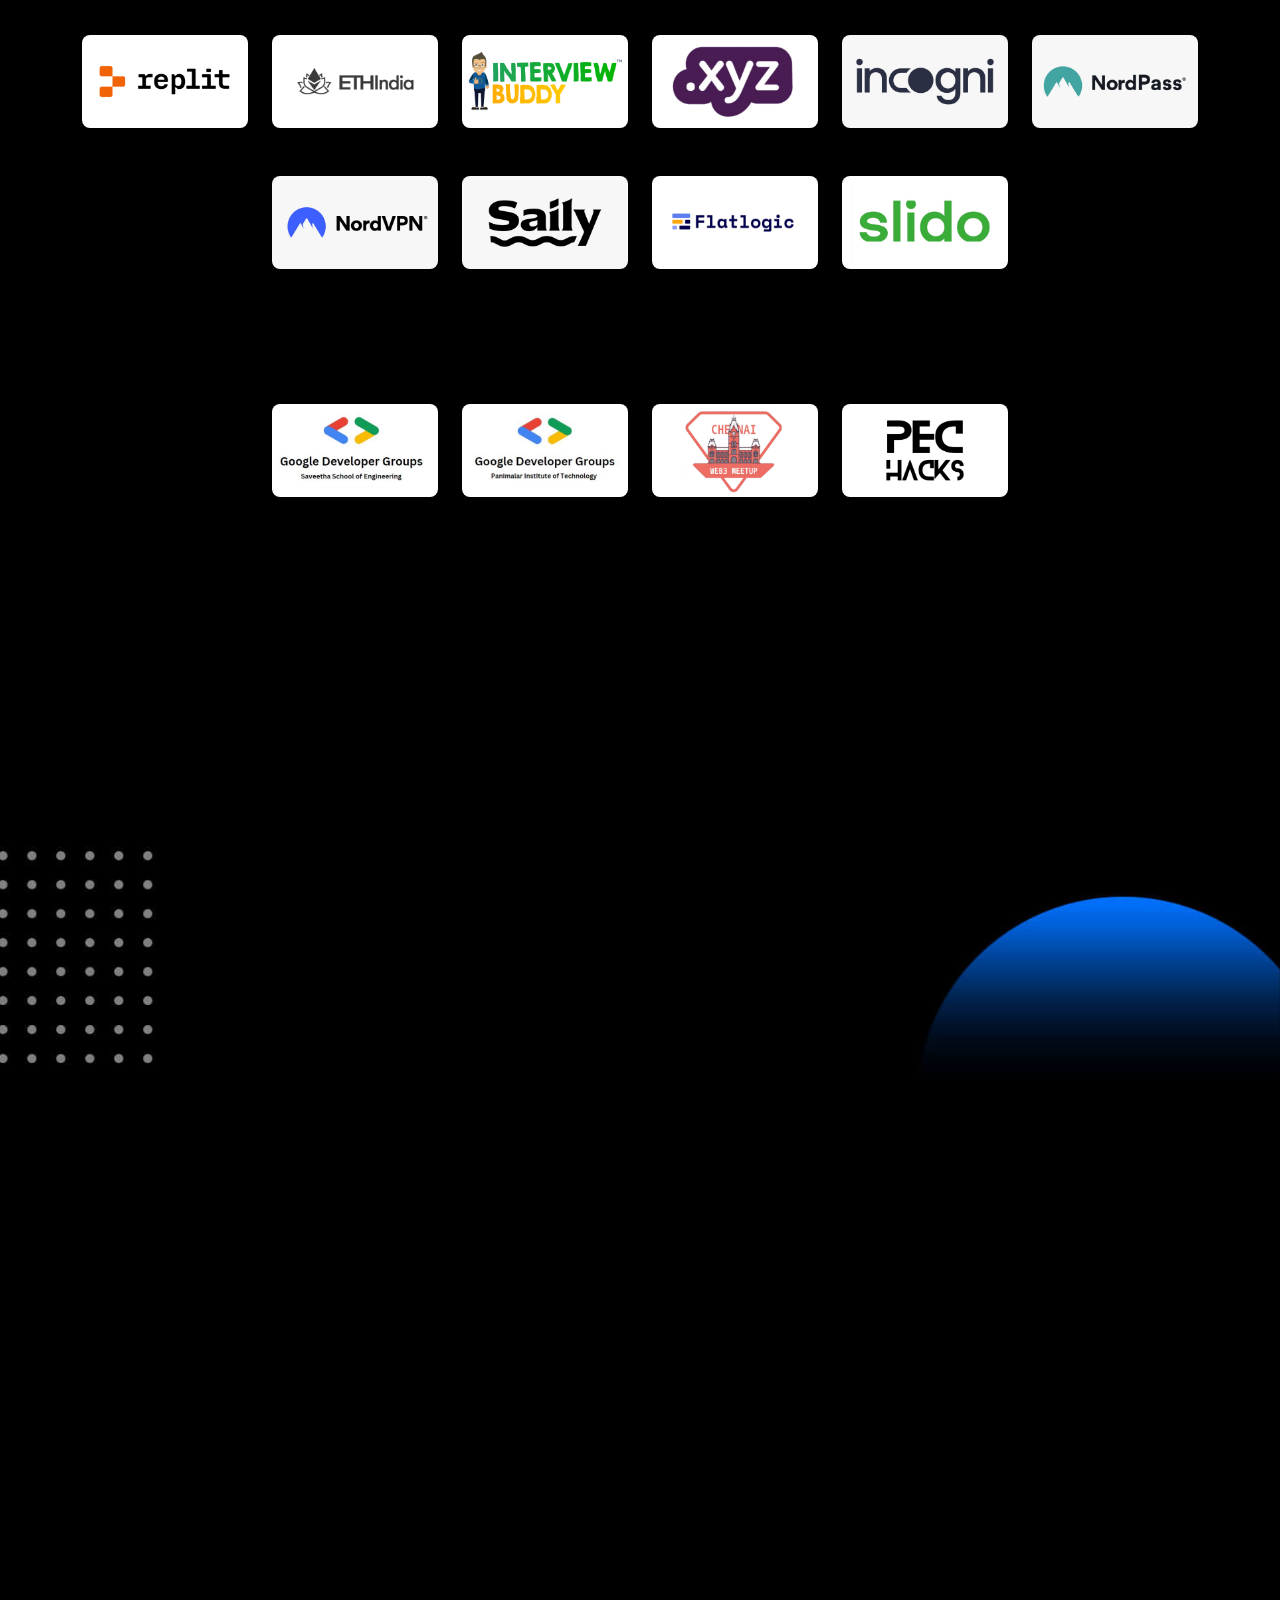
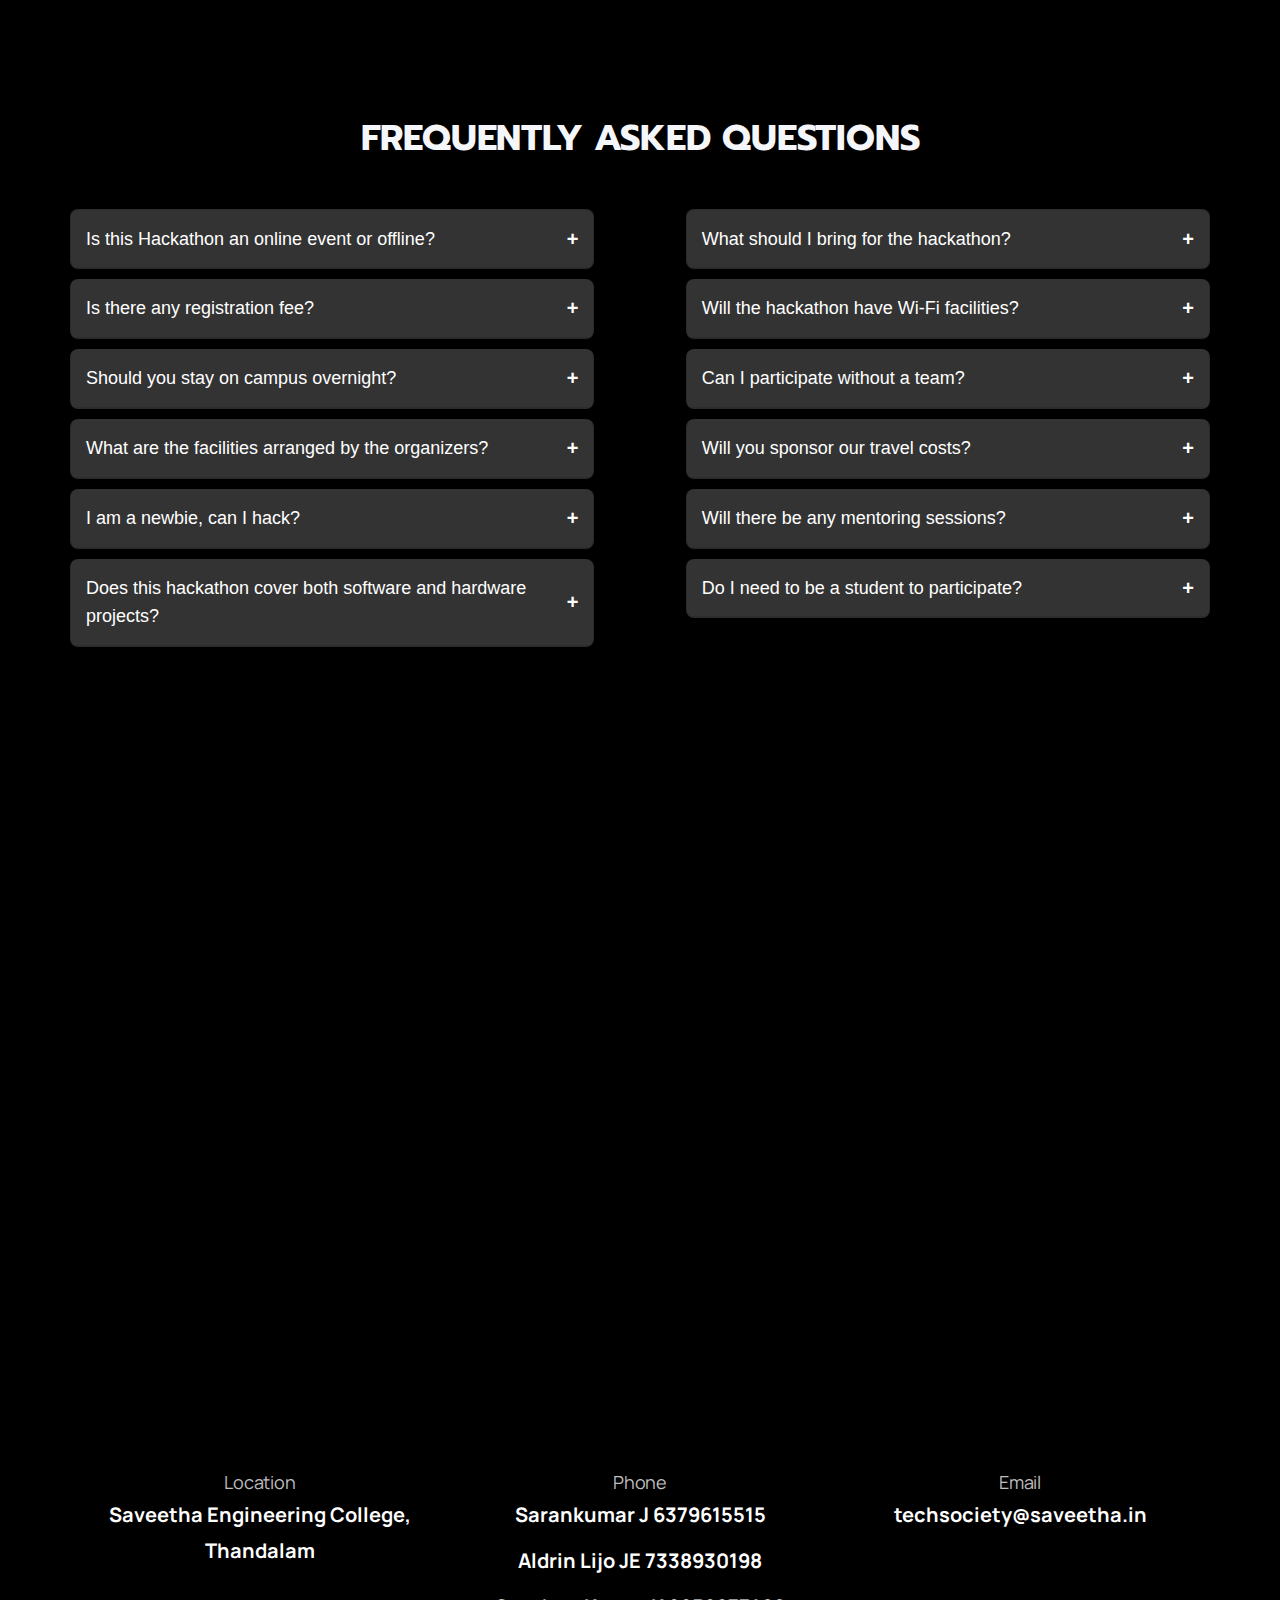
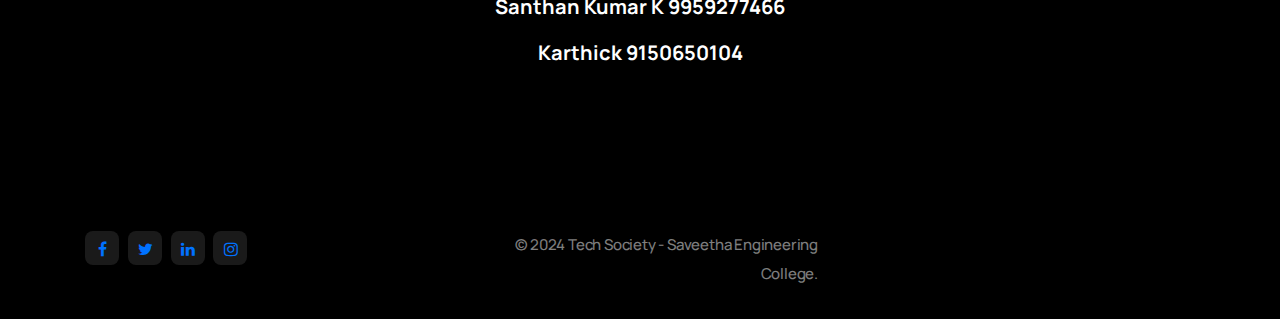
==== commit 5c0682e5: "Problem statement setup" ====
--- a/index.html
+++ b/index.html
@@ -202,7 +202,7 @@
                 <div class="spacer-60"></div>
                 <div class="col-lg-12 text-center">
                     <div class="col-lg-12">
-                        <a class="btn-main big wow fadeInLeft" href="https://hackhustle.devfolio.co/">Problem statement</a>
+                        <a class="btn-main big wow fadeInLeft" href="">Problem statement</a>
                     </div>
                     <div class="spacer-40"></div>
                 </div>
--- a/css/style.css
+++ b/css/style.css
@@ -4013,13 +4013,6 @@
 .spacer-30 {
   width: 100%;
   height: 30px;
-  display: block;
-  clear: both;
-}
-
-.spacer-40 {
-  width: 100%;
-  height: 40px;
   display: block;
   clear: both;
 }
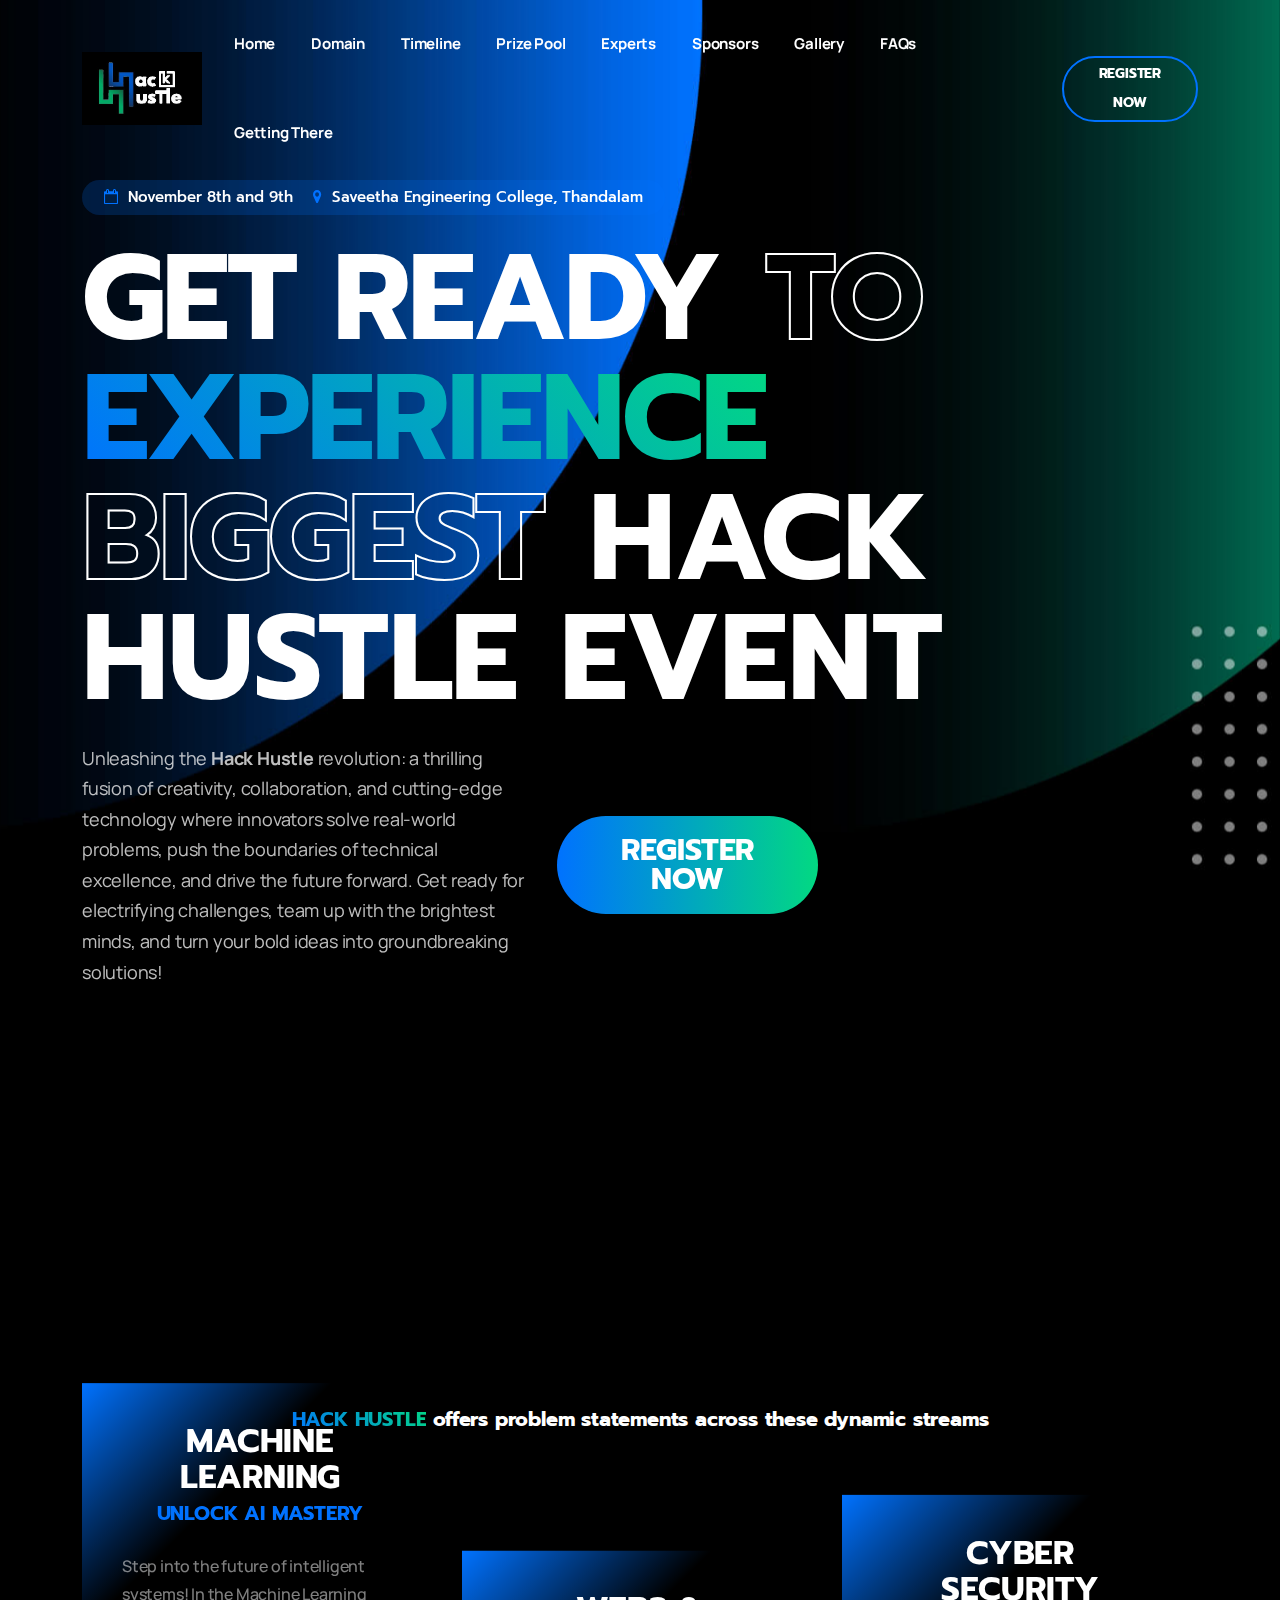
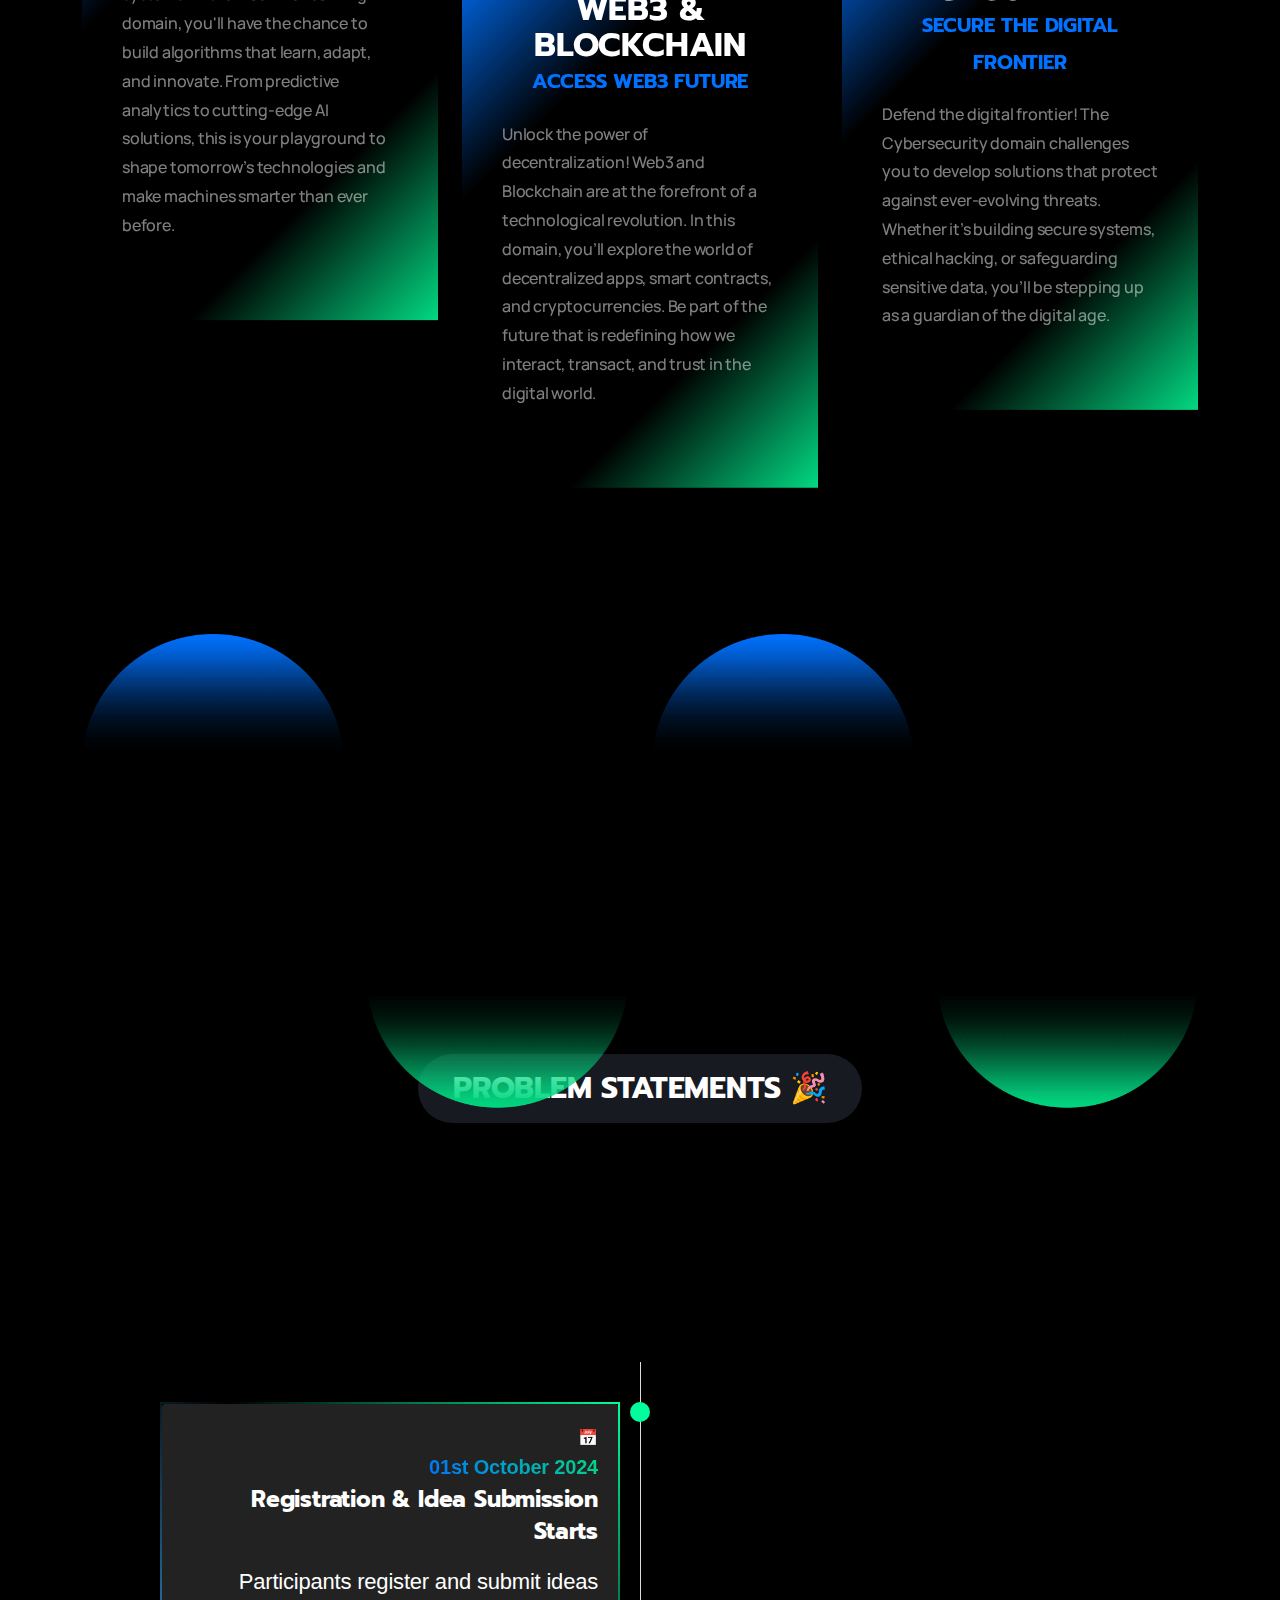
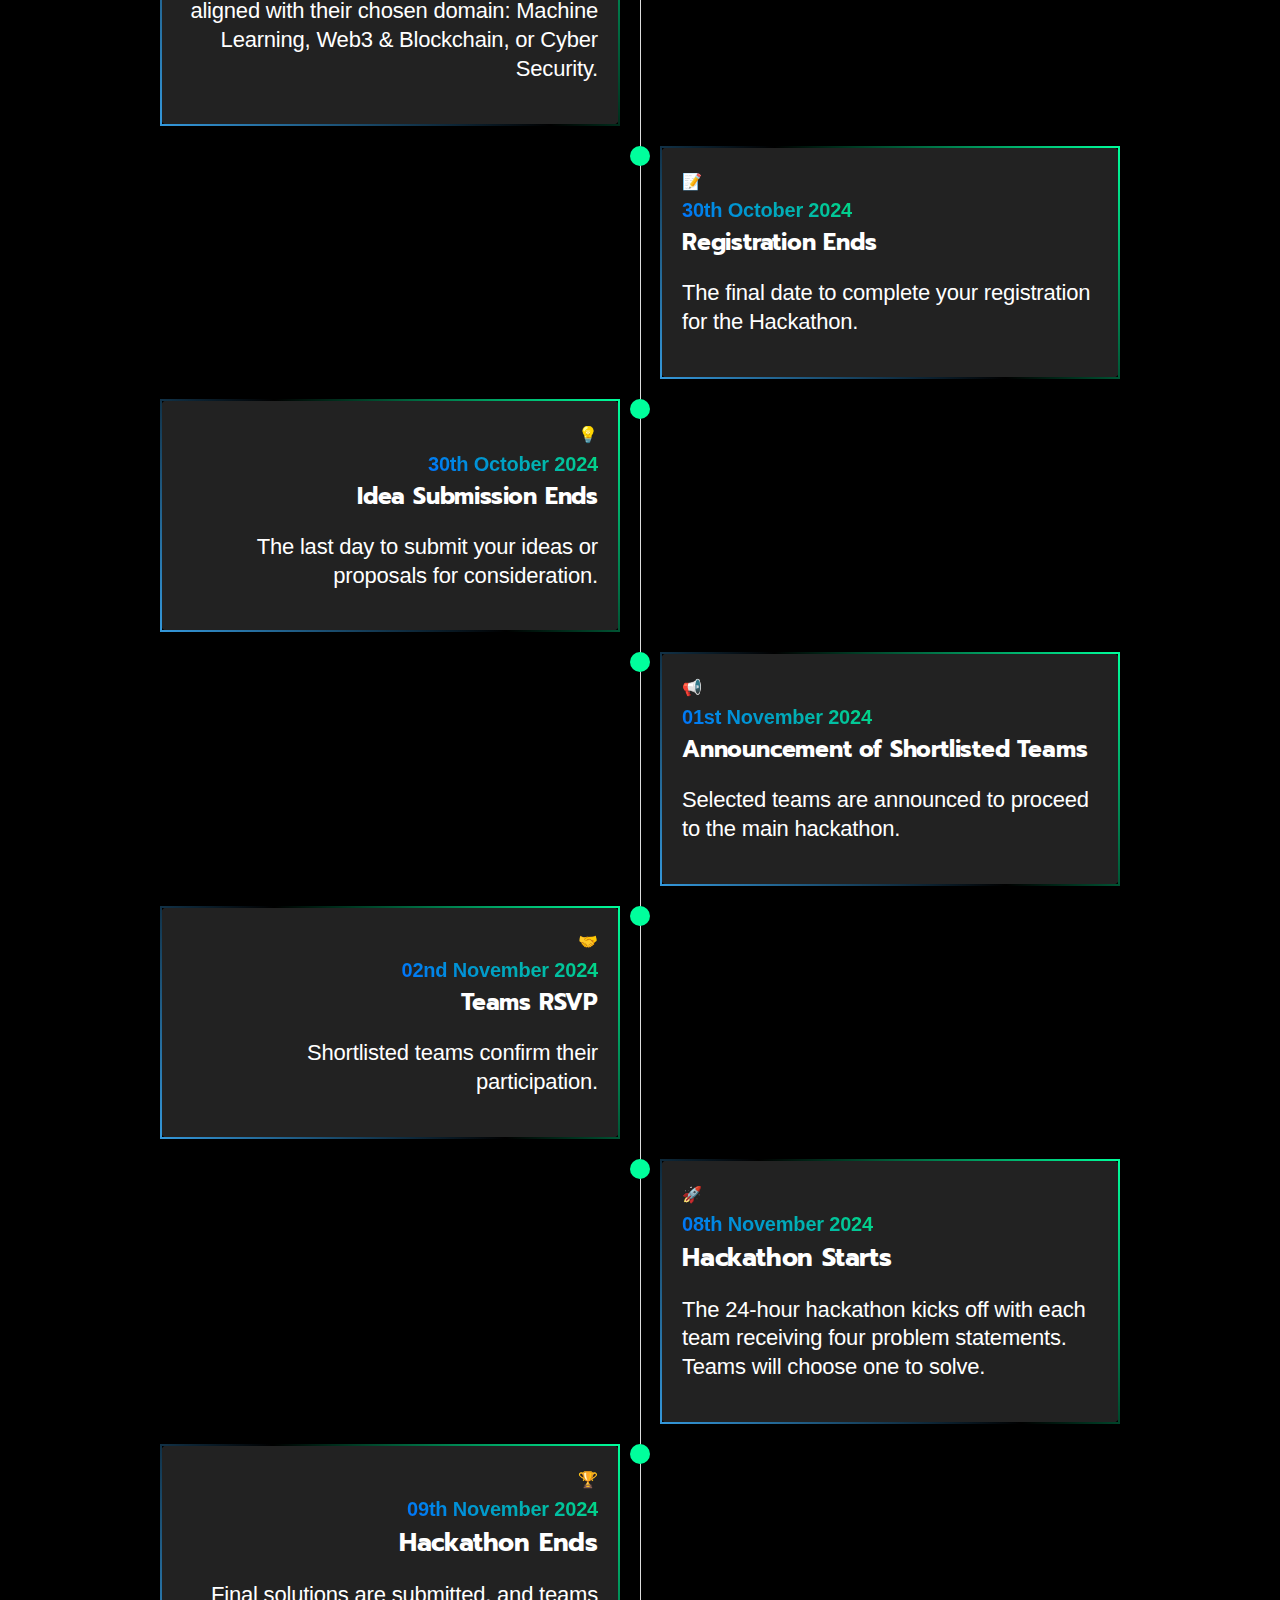
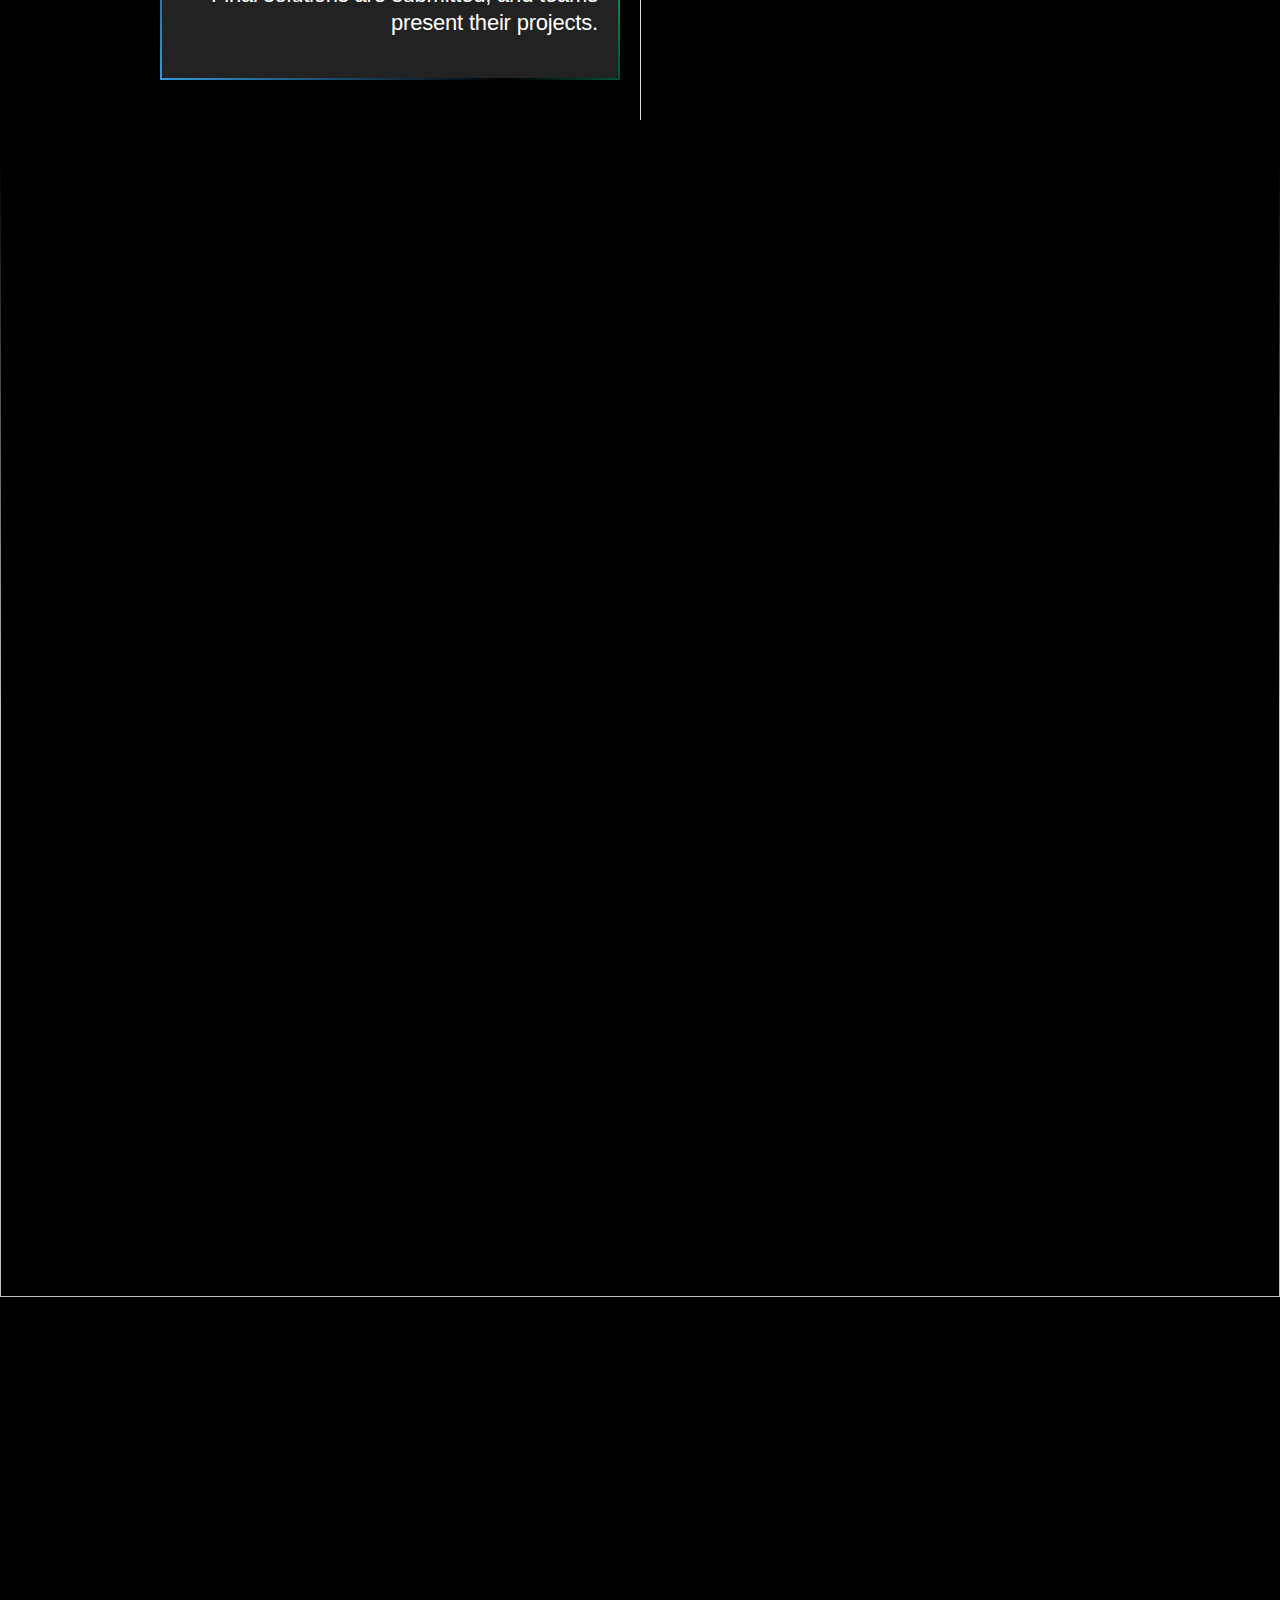
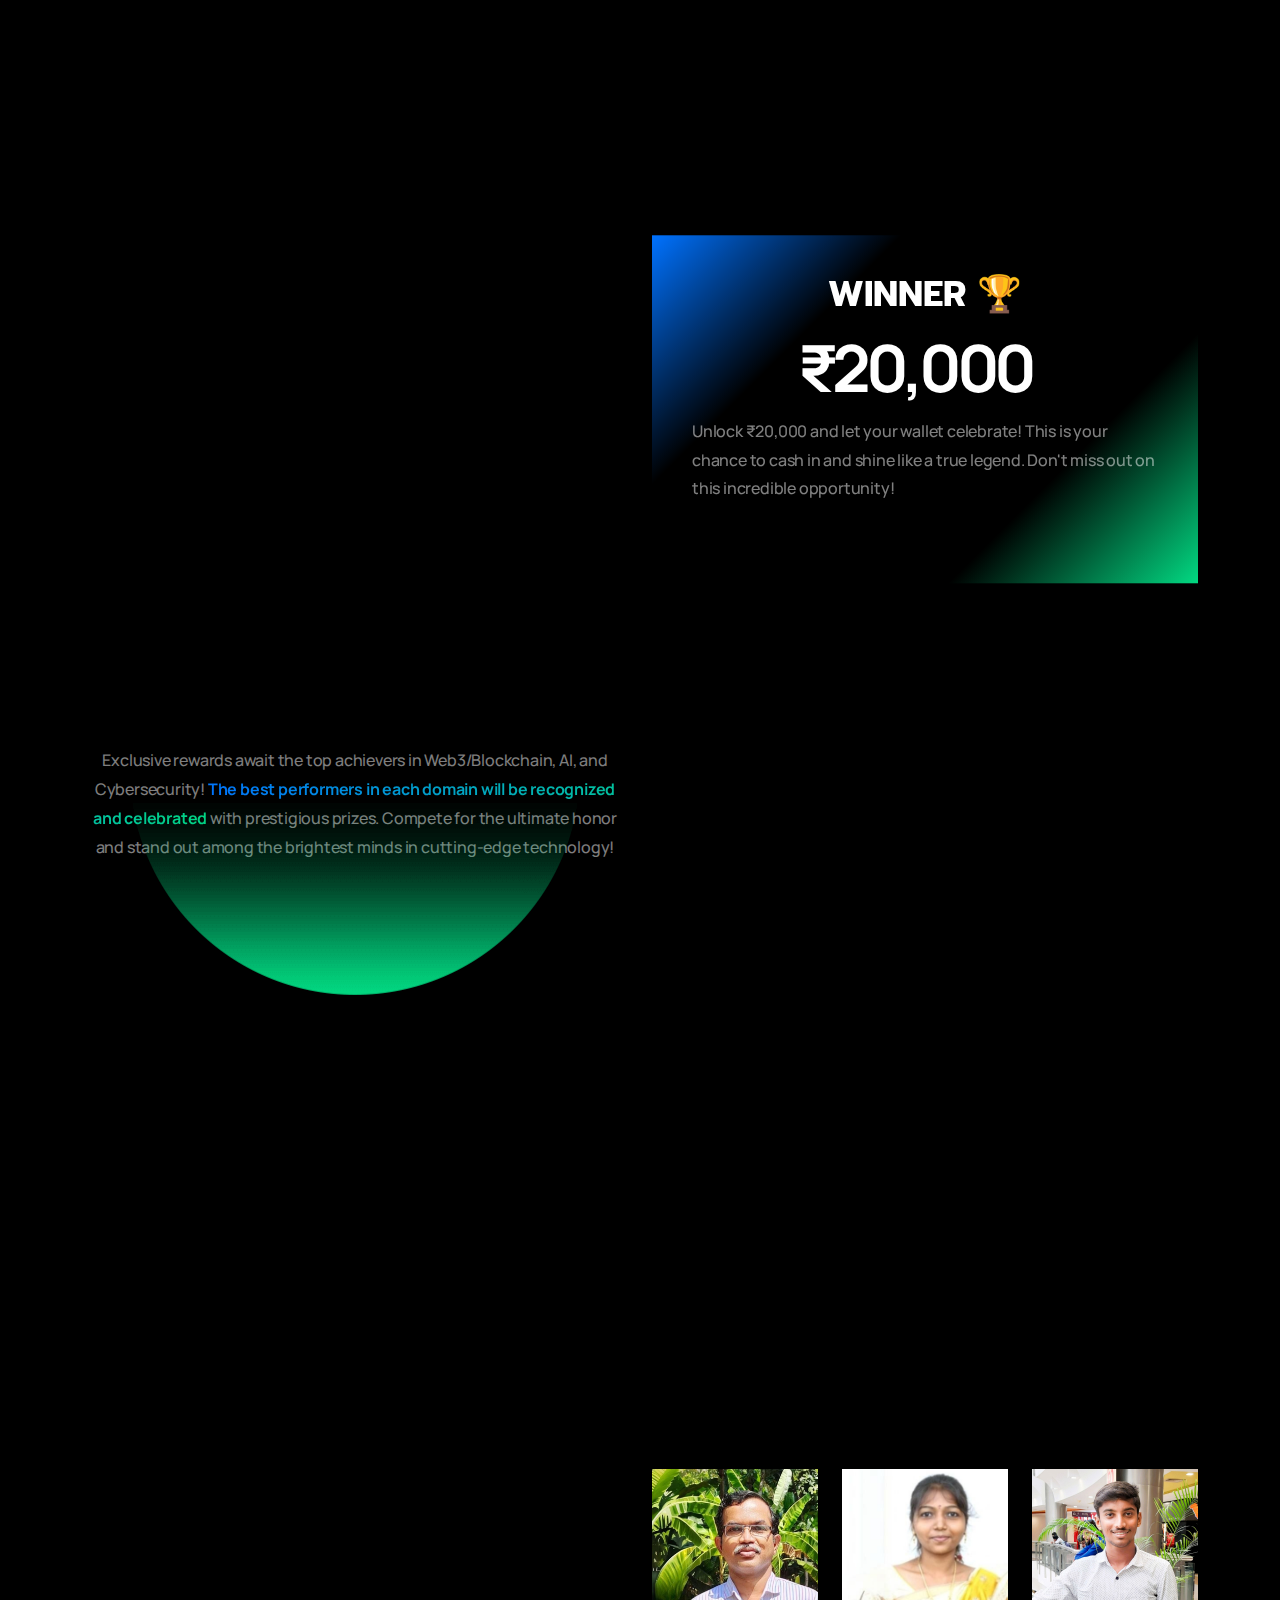
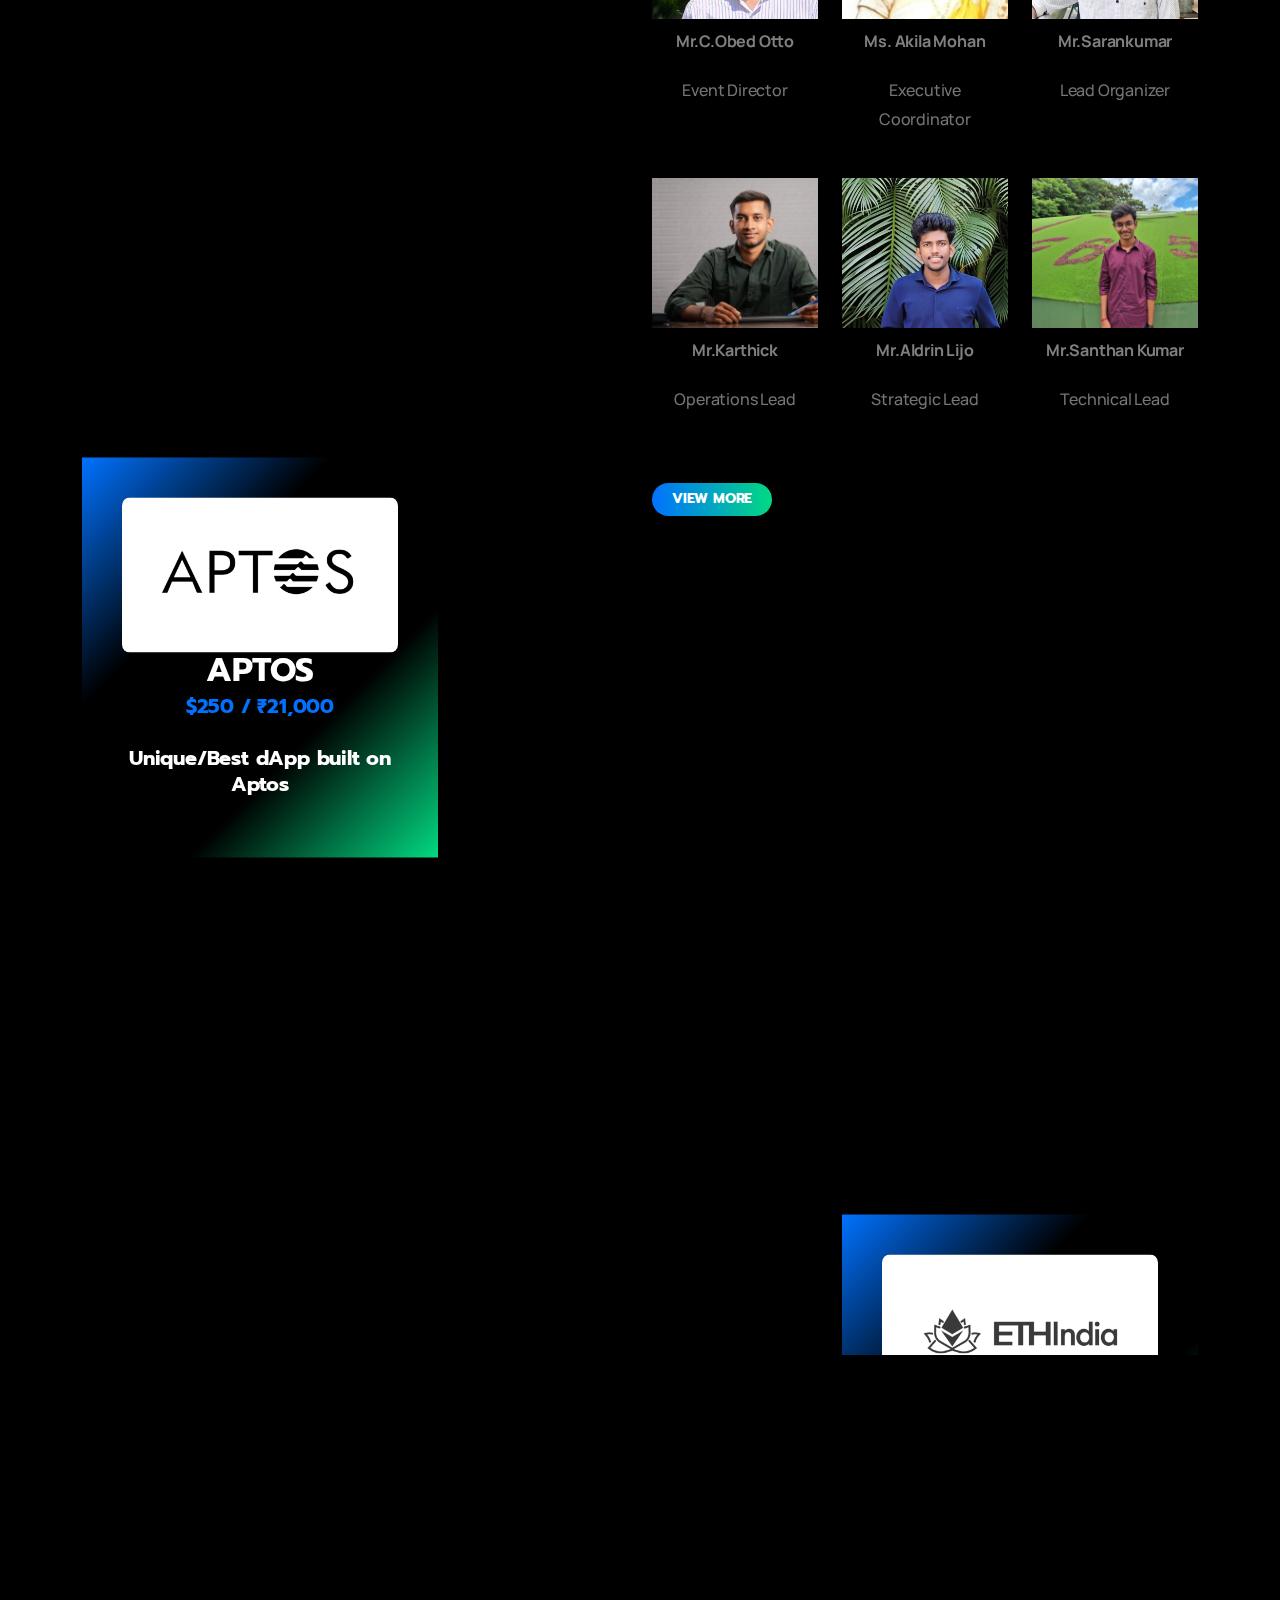
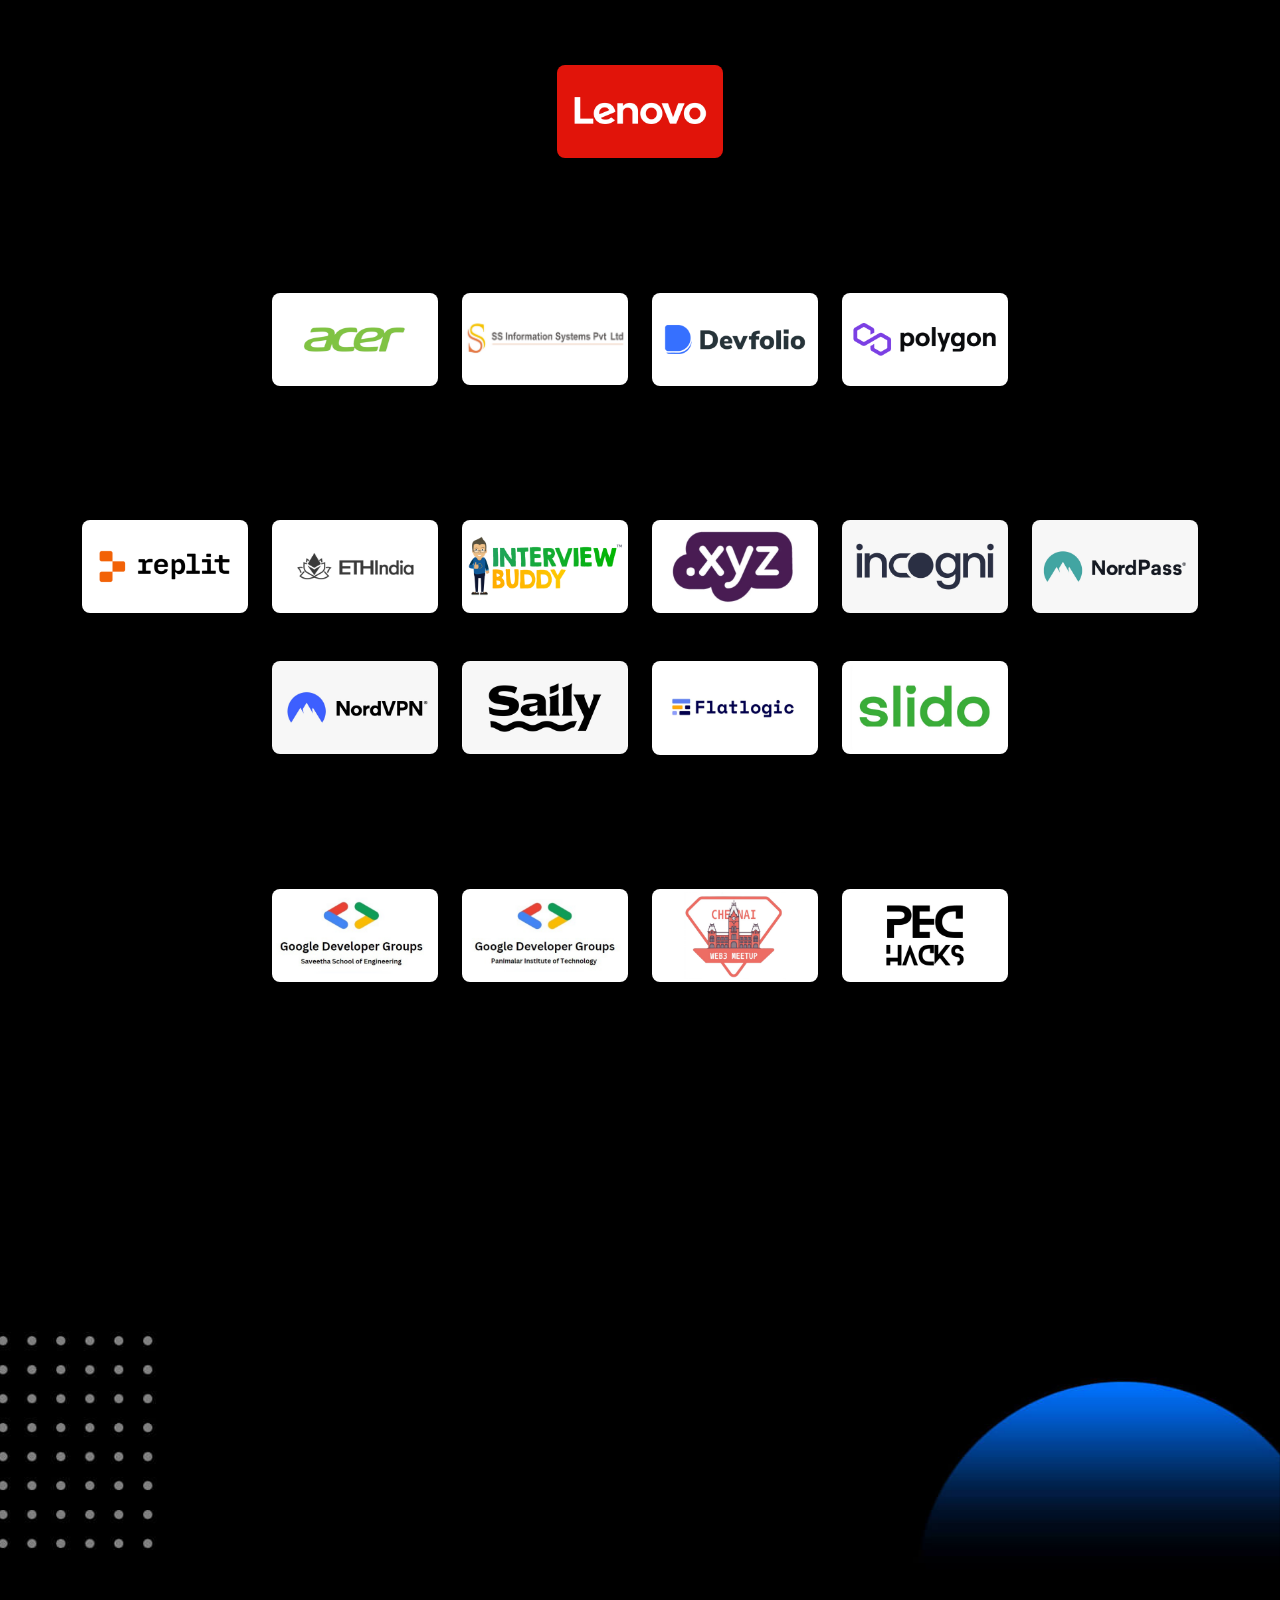
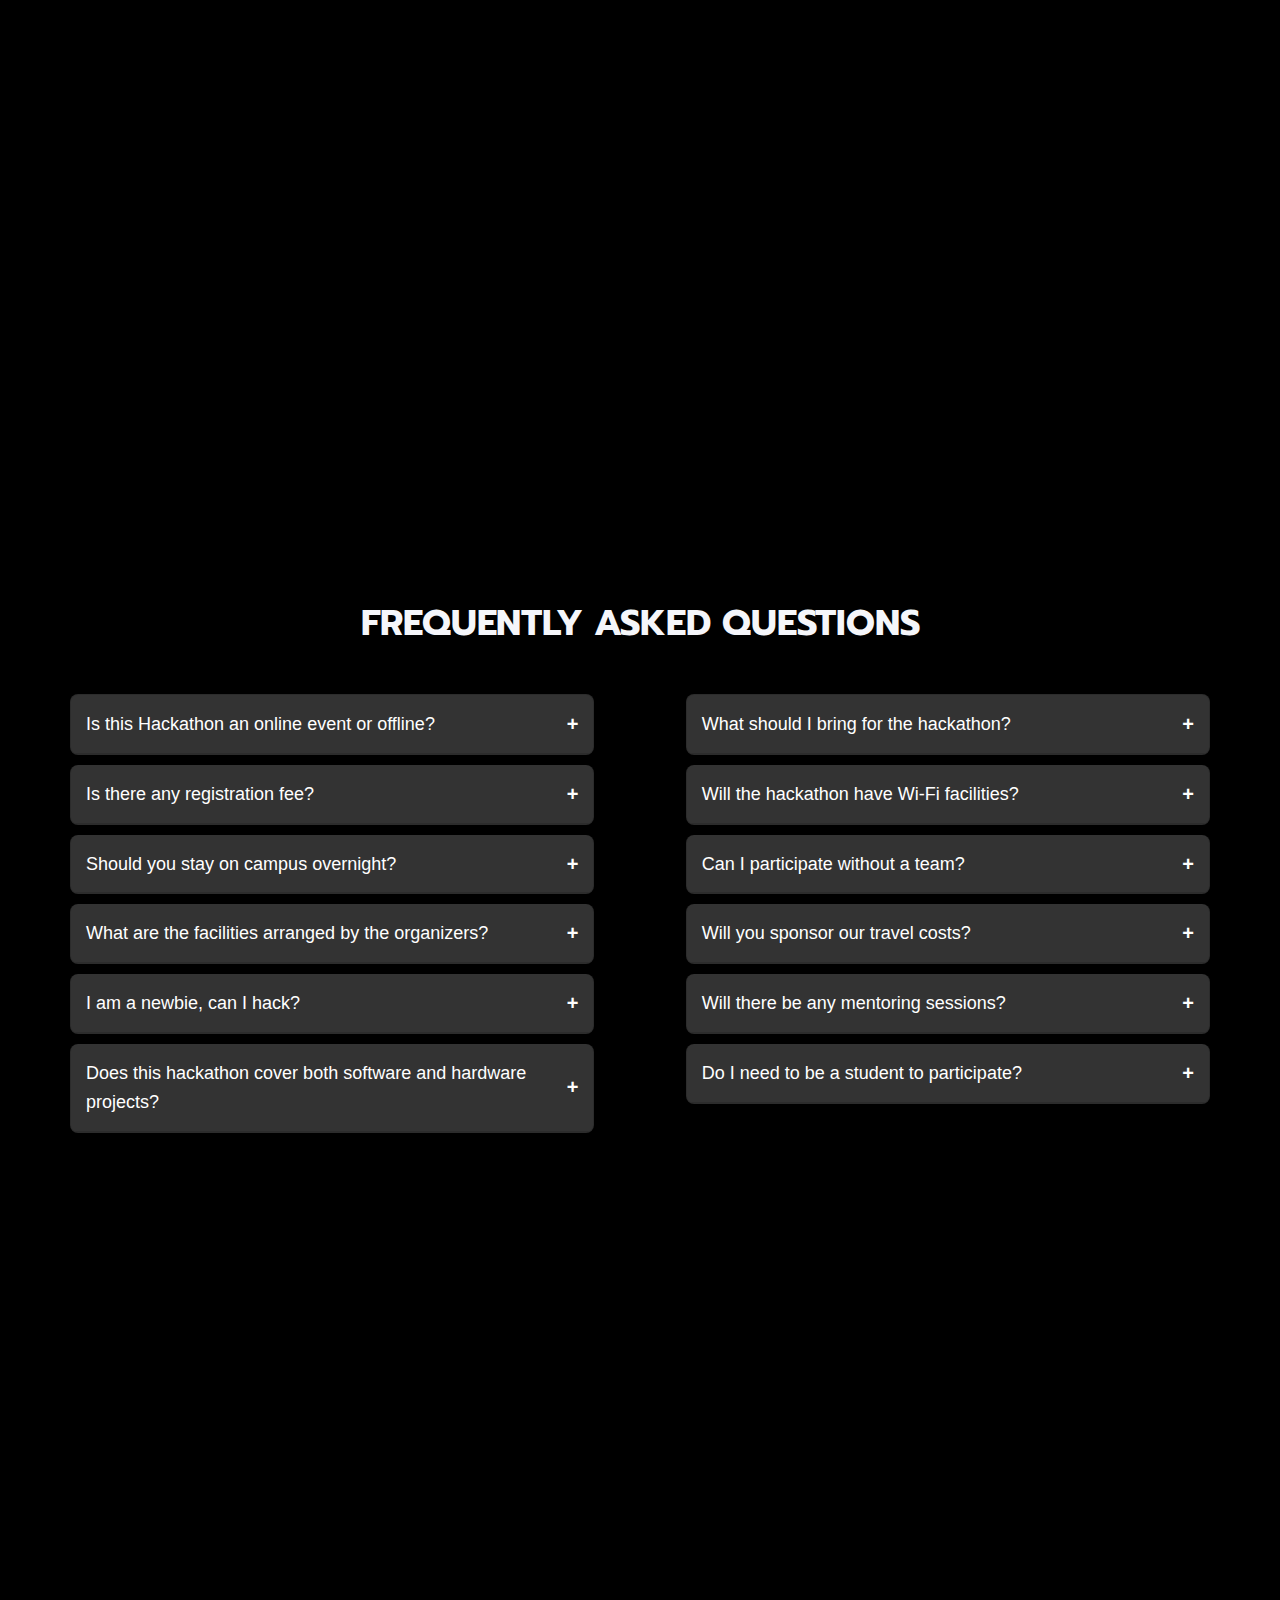
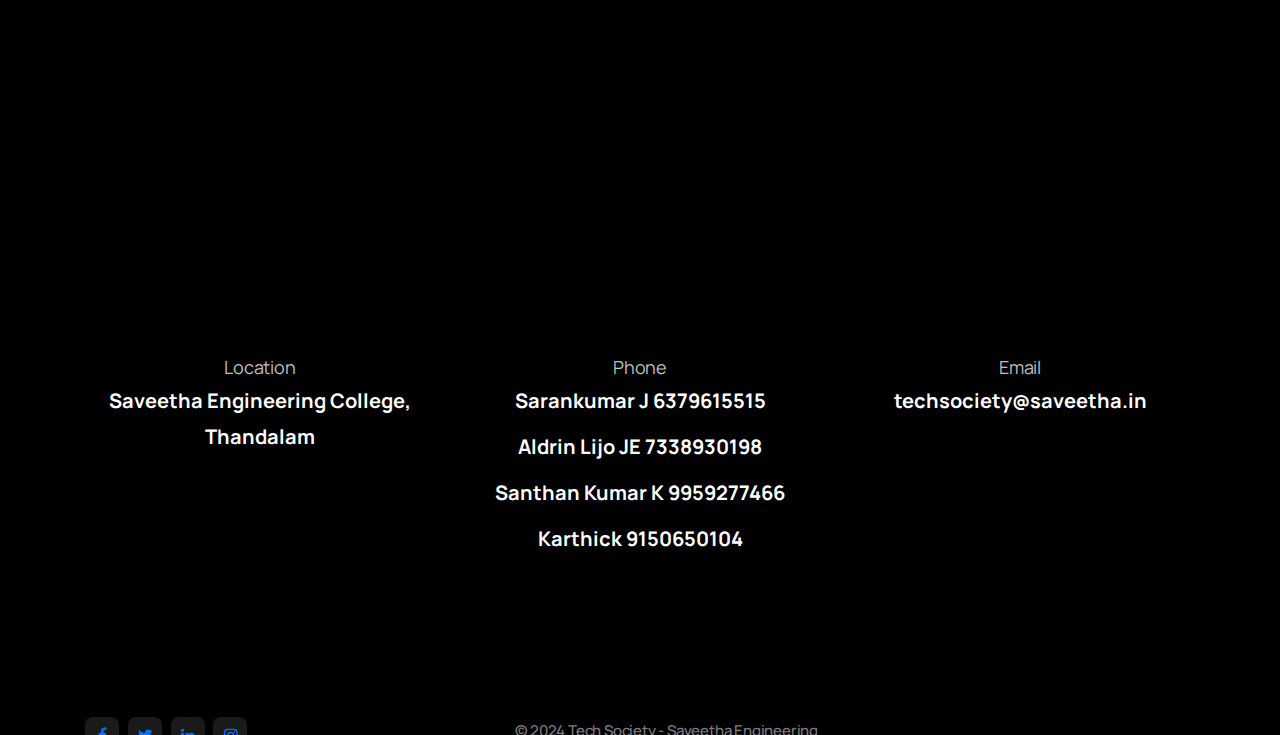
==== commit 6adb2a7f: "Final commit" ====
--- a/index.html
+++ b/index.html
@@ -169,6 +169,7 @@
             <section class="no-top countdown-container">
                 <div class="container">
                     <div class="row text-center">
+                        <h2 class="text-uppercase wow fadeInUp">Almost There! The <span class="text-gradient">Problem Statement </span>Will Be Revealed Soon!</h2>
                         <div class="col-md-3 col-sm-6 mb-sm-30 position-relative">
                             <div class="de_count position-absolute top-50 start-50 translate-middle text-light wow fadeInUp">
                                 <h3 class="timer days text-gradient" data-to="0" data-speed="1">0</h3>
@@ -199,17 +200,18 @@
                         </div>
                     </div>
                 </div>
-                <div class="spacer-60"></div>
+                <canvas id="#confetti"></canvas>
+                <!-- <div class="spacer-20"></div> -->
                 <div class="col-lg-12 text-center">
                     <div class="col-lg-12">
-                        <a class="btn-main big wow fadeInLeft" href="">Problem statement</a>
-                    </div>
-                    <div class="spacer-40"></div>
-                </div>
-                
+                        <!-- <a id="startCountdownBtn" class="btn-main big">Start Countdown</a> -->
+                        <a id="btn-probl" href="./problemStatement/index.html" class="btn-prob big">Problem statements 🎉</a>
+                    </div>
+                </div>
             </section>
-            
-
+
+            
+            <!-- Timeline -->
             <section id="hackathon-timeline">
                 <div class="background-container">
                     <div class="stars"></div>
@@ -298,6 +300,214 @@
                 </div>
             </section>
 
+            <!-- section-schedule -->
+            <section id="section-schedule" class="jarallax no-bottom">
+                <img src="images/background/4.jpg" class="jarallax-img" alt="">
+                <div class="de-gradient-edge-top"></div>
+                <div class="container position-relative z1000">
+                    <div class="row">
+                        <div class="col-md-6 offset-md-3 text-center wow fadeInUp">
+                            <h2 class="text-uppercase wow fadeInUp"><span class="text-line">Event</span> <span class="text-gradient">Schedule</span></h2>
+                            <div class="spacer-single"></div>
+                        </div>
+
+                        <div class="col-md-12 wow fadeInUp">
+                            <div class="de_tab tab_style_4 text-center">
+                                <ul class="de_nav de_nav_dark">
+                                    <li class="active" data-link="#section-services-tab">
+                                        <h3>Day 1</h3>
+                                        <h4>Nov 8, 2024</h4>
+                                    </li>
+                                    <li data-link="#section-services-tab">
+                                        <h3>Day 2</h3>
+                                        <h4>Nov 9, 2024</h4>
+                                    </li>
+                                </ul>
+
+                                <div class="text-start">
+                                    <div class="de_tab_content">
+
+                                        <div id="tab1" class="tab_single_content dark">
+                                            <div class="row">
+                                                <div class="col-md-12">
+                                                    <div class="schedule-listing event-item ">
+                                                        <div class="schedule-item">
+                                                            <div class="sc-time">08:30 AM - 10:00 AM</div>
+                                                            <div class="sc-name">
+                                                                <span>INAGURATION</span>
+                                                            </div>
+                                                            <div class="clearfix"></div>
+                                                        </div>
+                                                    </div>
+                                                    <br>
+                                                    <div class="schedule-listing event-item">
+                                                        <div class="schedule-item">
+                                                            <div class="sc-time">10:00 AM - 10:15 AM</div>
+                                                            <div class="sc-name">
+                                                                <span>PROBLEM STATEMENT RELEASE</span>
+                                                            </div>
+                                                            <div class="clearfix"></div>
+                                                        </div>
+                                                    </div>
+                                                    <br>
+                                                    <div class="schedule-listing event-item">
+                                                        <div class="schedule-item">
+                                                            <div class="sc-time">10:15 AM - 01:00 PM</div>
+                                                            <div class="sc-name">
+                                                                <span>IDEATION AND TEAM DISCUSSION</span>
+                                                            </div>
+                                                            <div class="clearfix"></div>
+                                                        </div>
+                                                    </div>
+                                                    <br>
+                                                    <div class="schedule-listing event-item">
+                                                        <div class="schedule-item">
+                                                            <div class="sc-time">01:00 PM - 02:00 PM</div>
+                                                            <div class="sc-name">
+                                                                <span>LUNCH BREAK</span>
+                                                            </div>
+                                                            <div class="clearfix"></div>
+                                                        </div>
+                                                    </div>
+                                                    <br>
+                                                    <div class="schedule-listing event-item">
+                                                        <div class="schedule-item">
+                                                            <div class="sc-time">02:00 PM - 05:00 PM</div>
+                                                            <div class="sc-name">
+                                                                <span>INITIAL IMPLEMENTATION & CODING SPRINT 1</span>
+                                                            </div>
+                                                            <div class="clearfix"></div>
+                                                        </div>
+                                                    </div>
+                                                    <br>
+                                                    <div class="schedule-listing event-item">
+                                                        <div class="schedule-item">
+                                                            <div class="sc-time">05:00 PM - 06:00 PM</div>
+                                                            <div class="sc-name">
+                                                                <span>PROGRESS CHECKPOINT 1</span>
+                                                            </div>
+                                                            <div class="clearfix"></div>
+                                                        </div>
+                                                    </div>
+                                                    <br>
+                                                    <div class="schedule-listing event-item">
+                                                        <div class="schedule-item">
+                                                            <div class="sc-time">06:00 PM - 07:00 PM</div>
+                                                            <div class="sc-name">
+                                                                <span>DEVELOPMENT & CODING SPRINT 2</span>
+                                                            </div>
+                                                            <div class="clearfix"></div>
+                                                        </div>
+                                                    </div>
+                                                    <br>
+                                                    <div class="schedule-listing event-item">
+                                                        <div class="schedule-item">
+                                                            <div class="sc-time">07:00 PM - 08:00 PM</div>
+                                                            <div class="sc-name">
+                                                                <span>DINNER</span>
+                                                            </div>
+                                                            <div class="clearfix"></div>
+                                                        </div>
+                                                    </div>
+                                                    <br>
+                                                    <div class="schedule-listing event-item">
+                                                        <div class="schedule-item">
+                                                            <div class="sc-time">08:00 PM - 12:00 PM</div>
+                                                            <div class="sc-name">
+                                                                <span>LATE EVENING DEVELOPMENT & DEBUGGING SPRINT</span>
+                                                            </div>
+                                                            <div class="clearfix"></div>
+                                                        </div>
+                                                    </div>
+                                                </div>
+                                            </div>
+                                        </div>
+
+                                        <div id="tab2" class="tab_single_content dark">
+                                            <div class="row">
+                                                <div class="col-md-12">
+                                                    <div class="schedule-listing event-item">
+                                                        <div class="schedule-item">
+                                                            <div class="sc-time">12:00 AM - 01:00 AM</div>
+                                                            <div class="sc-name">
+                                                                <span>FAM SESSION</span>
+                                                            </div>
+                                                            <div class="clearfix"></div>
+                                                        </div>
+                                                    </div>
+                                                    <br>
+                                                    <div class="schedule-listing event-item">
+                                                        <div class="schedule-item">
+                                                            <div class="sc-time">01:00 AM - 03:00 AM</div>
+                                                            <div class="sc-name">
+                                                                <span>LATE-NIGHT CODING SPRINT 3</span>
+                                                            </div>
+                                                            <div class="clearfix"></div>
+                                                        </div>
+                                                    </div>
+                                                    <br>
+                                                    <div class="schedule-listing event-item">
+                                                        <div class="schedule-item">
+                                                            <div class="sc-time">03:00 AM - 06:00 AM</div>
+                                                            <div class="sc-name">
+                                                                <span>DEVELOPMENT & DEBUGGING</span>
+                                                            </div>
+                                                            <div class="clearfix"></div>
+                                                        </div>
+                                                    </div>
+                                                    <br>
+                                                    <div class="schedule-listing event-item">
+                                                        <div class="schedule-item">
+                                                            <div class="sc-time">06:00 AM - 07:00 AM</div>
+                                                            <div class="sc-name">
+                                                                <span>PROGRESS CHECKPOINT 2</span>
+                                                            </div>
+                                                            <div class="clearfix"></div>
+                                                        </div>
+                                                    </div>
+                                                    <br>
+                                                    <div class="schedule-listing event-item">
+                                                        <div class="schedule-item">
+                                                            <div class="sc-time">07:00 AM - 08:00 AM</div>
+                                                            <div class="sc-name">
+                                                                <span>BREAKFAST BREAK</span>
+                                                            </div>
+                                                            <div class="clearfix"></div>
+                                                        </div>
+                                                    </div>
+                                                    <br>
+                                                    <div class="schedule-listing event-item">
+                                                        <div class="schedule-item">
+                                                            <div class="sc-time">08:00 AM - 12:00 PM</div>
+                                                            <div class="sc-name">
+                                                                <span>FINAL DEVELOPMENT & TEST SPRINT</span>
+                                                            </div>
+                                                            <div class="clearfix"></div>
+                                                        </div>
+                                                    </div>
+                                                    <br>
+                                                    <div class="schedule-listing event-item">
+                                                        <div class="schedule-item">
+                                                            <div class="sc-time">12:00 PM - 1:00 PM</div>
+                                                            <div class="sc-name">
+                                                                <span>FINAL TESTING,SUBMISSION & POLISHING</span>
+                                                            </div>
+                                                            <div class="clearfix"></div>
+                                                        </div>
+                                                    </div>
+                                                    <br>
+                                                </div>
+                                            </div>
+                                        </div>
+                                    </div>
+                                </div>                               
+                            </div>
+                        </div>
+                    </div>
+                </div>
+                <div class="de-gradient-edge-bottom"></div>
+            </section>
+
             <section id="section-Prize">
                 <div class="container">
                     <div class="row">
@@ -347,6 +557,8 @@
                     </div>
                 </div>
             </section>
+
+
             
 
             <section id="section-experts">
@@ -897,6 +1109,26 @@
         </footer>
         <!-- footer close -->
     </div>
+
+    <!-- Confetti animation library from CDN -->
+    <script src="https://cdn.jsdelivr.net/npm/@tsparticles/confetti@3.0.3/tsparticles.confetti.bundle.min.js"></script>
+    <script>
+        const fireBtn = document.querySelector(".fire-btn");
+  
+        fireBtn.addEventListener("click", () => {
+          confetti({
+            particleCount: 300,
+            spread: 90,
+            origin: { x: 1, y: 0.9 },
+          });
+  
+          confetti({
+            particleCount: 300,
+            spread: 90,
+            origin: { x: 0, y: 0.9 },
+          });
+        });
+      </script>
 
     <!-- Javascript Files -->
     <script src="js/plugins.js"></script>
--- a/css/style.css
+++ b/css/style.css
@@ -141,6 +141,9 @@
   overflow: visible;
 }
 
+.btn-main {
+  display: none; /* Initially hide the button */
+}
 a,
 a:hover {
   text-decoration: none;
@@ -3451,6 +3454,61 @@
 
 
 /* ------------------------------ */
+
+.event-details {
+  margin-left: 10px;
+  color: #ffffff;
+}
+
+.event-details h3 {
+  font-size: 18px;
+  margin-bottom: 5px;
+}
+
+.event-details p {
+  font-size: 14px;
+  color: #b0b0b0;
+}
+
+.date-box {
+  text-align: center;
+  font-weight: bold;
+  color: #f09494;
+  font-size: 24px;
+  width: 60px;
+}
+
+.date-box span {
+  display: block;
+  font-size: 14px;
+  color: #c1c1c1;
+}
+
+.event-item {
+  display: flex;
+  align-items: center;
+  margin: 20px 0;
+  border-left: 4px solid #0072ff;
+  padding-left: 15px;
+  position: relative;
+  padding: 20px;
+  border-radius: 10px;
+  transition: transform 0.2s ease, box-shadow 0.2s ease;
+}
+
+.event-item:hover {
+  transform: translateY(-5px); /* Push effect */
+  box-shadow: 0 0 15px #0072ff, 0 0 25px #02D982, 0 0 35px #0072ff; /* Glow effect */
+}
+.event-item:not(:last-child)::after {
+  content: "";
+  position: absolute;
+  bottom: -10px;
+  left: 15px;
+  width: 90%;
+  height: 2px;
+  background-color: #505050;
+}
 
 a {
   text-decoration: none;
@@ -3675,6 +3733,25 @@
   text-decoration: none;
   padding: 2px 20px 2px 20px;
   font-size: 14px;
+  border: none;
+  text-transform: uppercase;
+  border-radius:60px;
+  -moz-border-radius:60px;
+  -webkit-border-radius:60px;
+}
+
+a.btn-prob{
+  cursor: pointer;
+  background-color: #171A21;
+  display: none;
+  font-family: var(--title-font);
+  text-align: center;
+  color: #fff;
+  outline: 0;
+  font-weight: bold;
+  text-decoration: none;
+  font-size: 30px;
+  padding: 20px 35px;
   border: none;
   text-transform: uppercase;
   border-radius:60px;
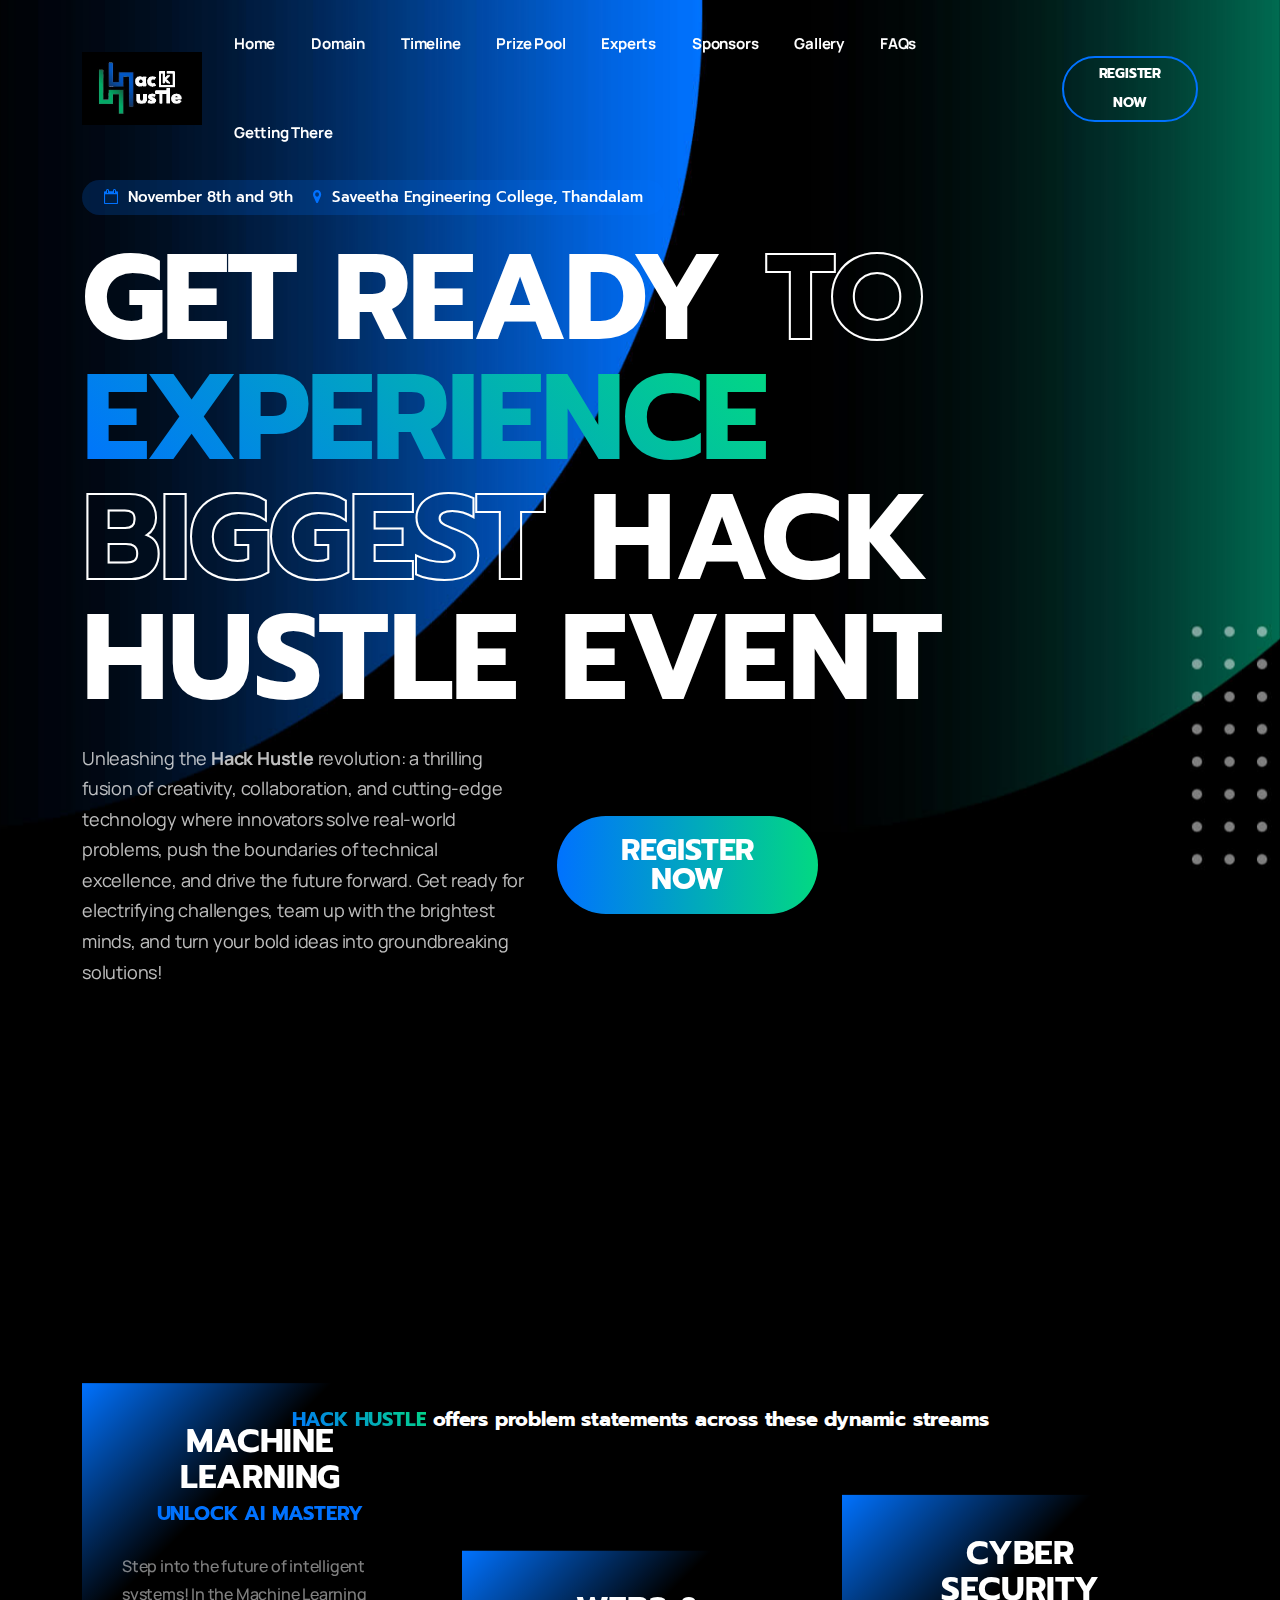
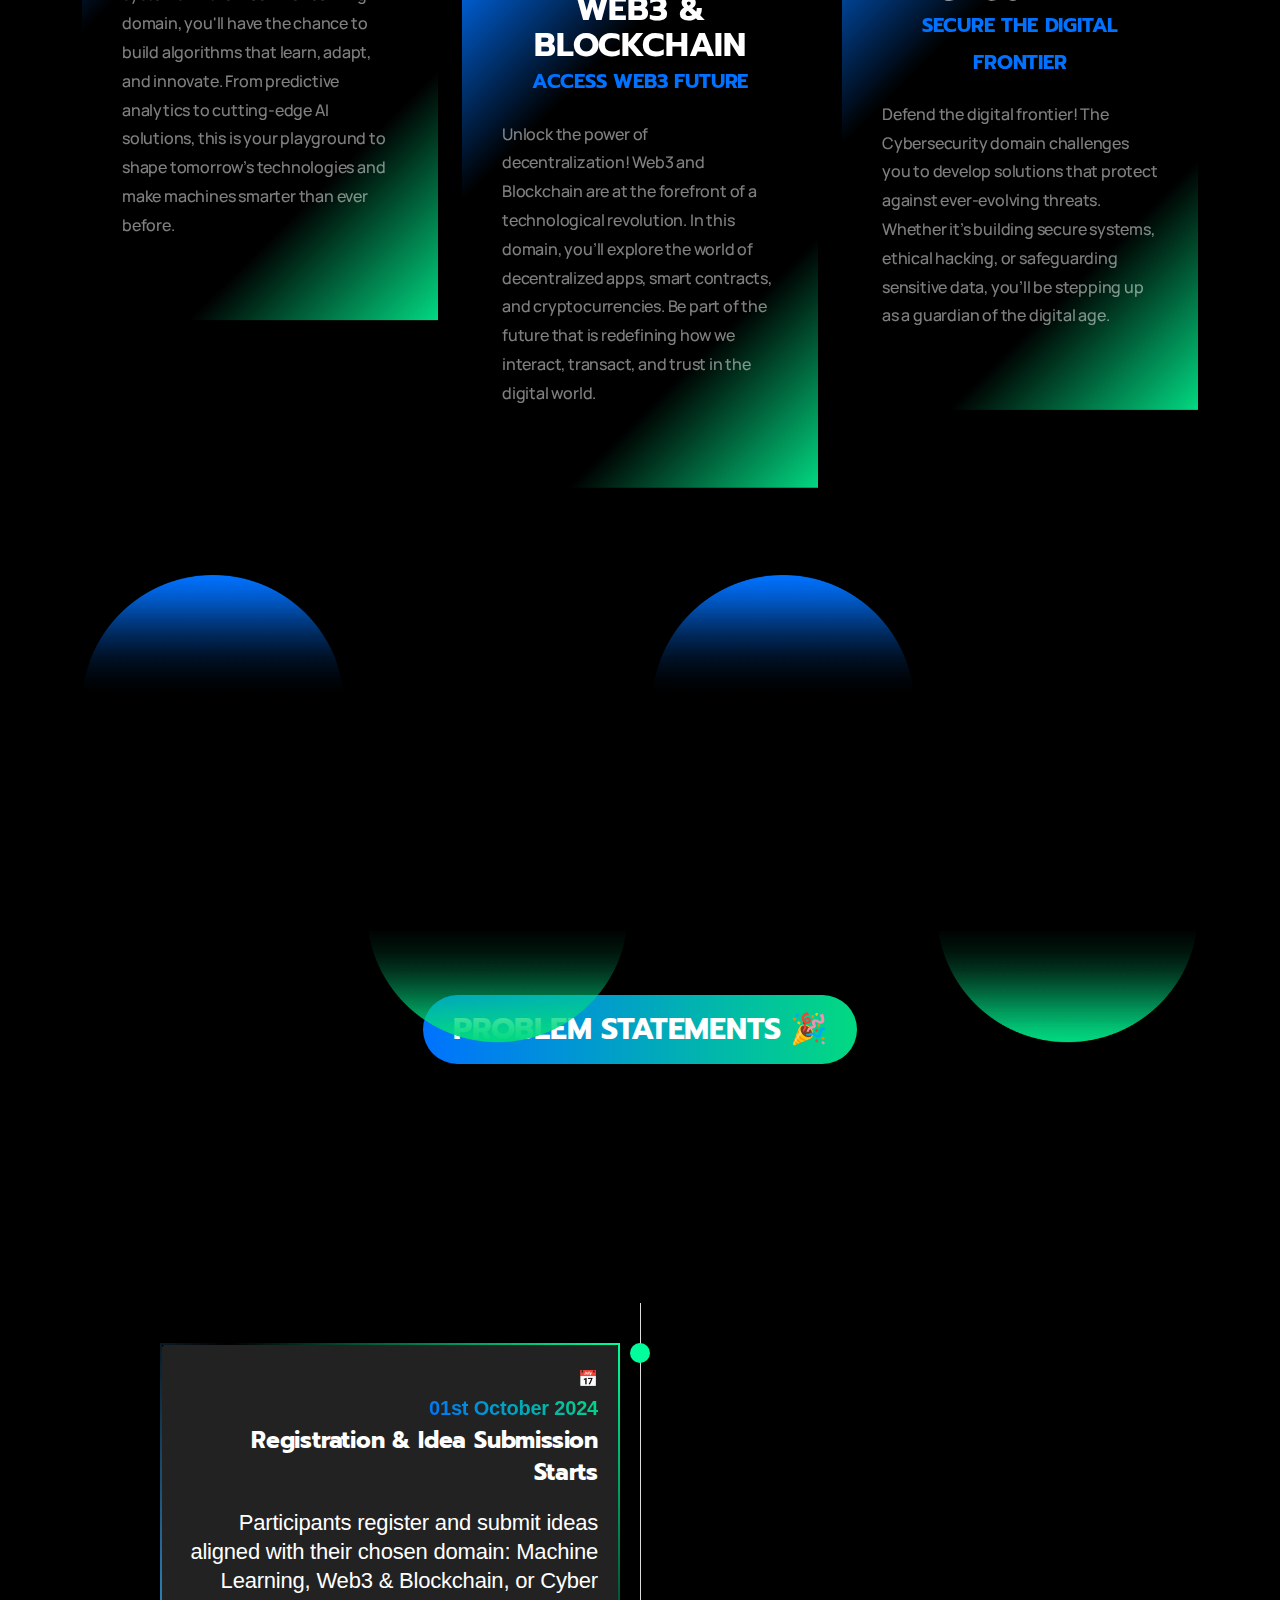
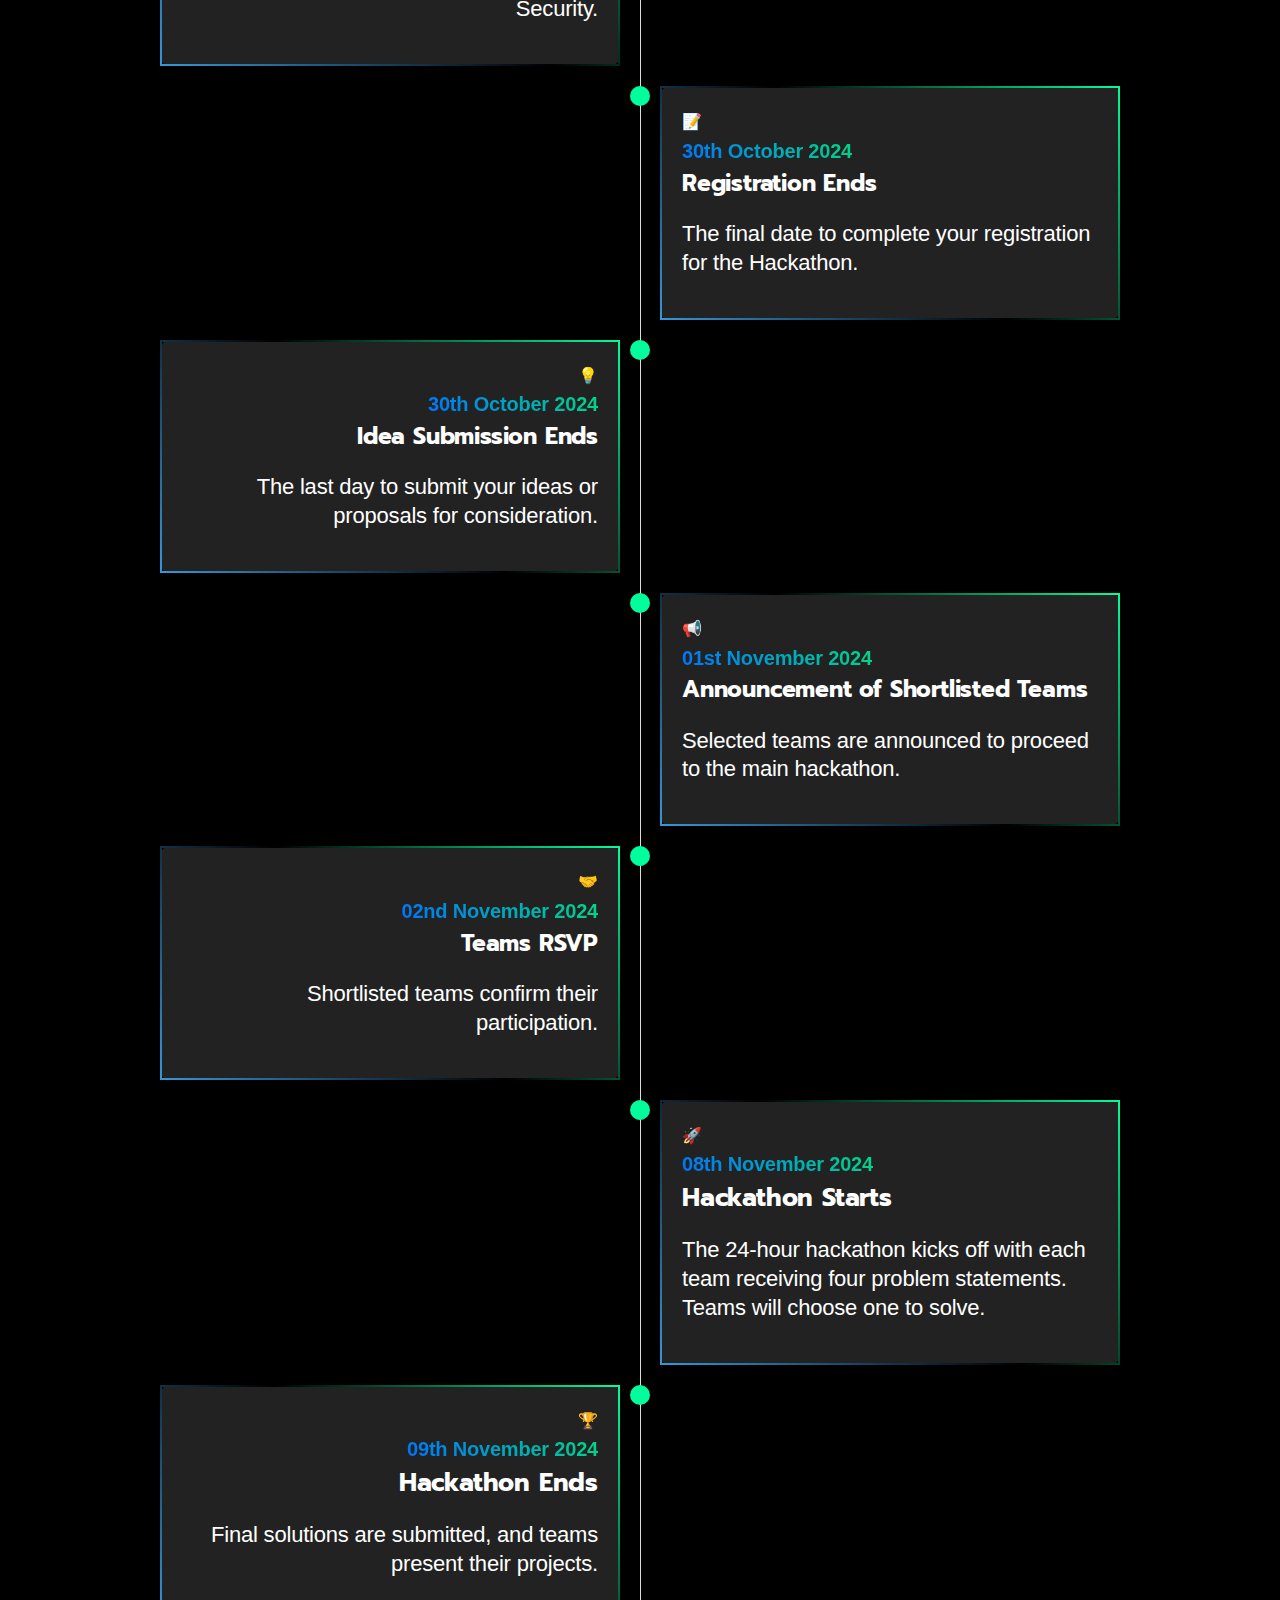
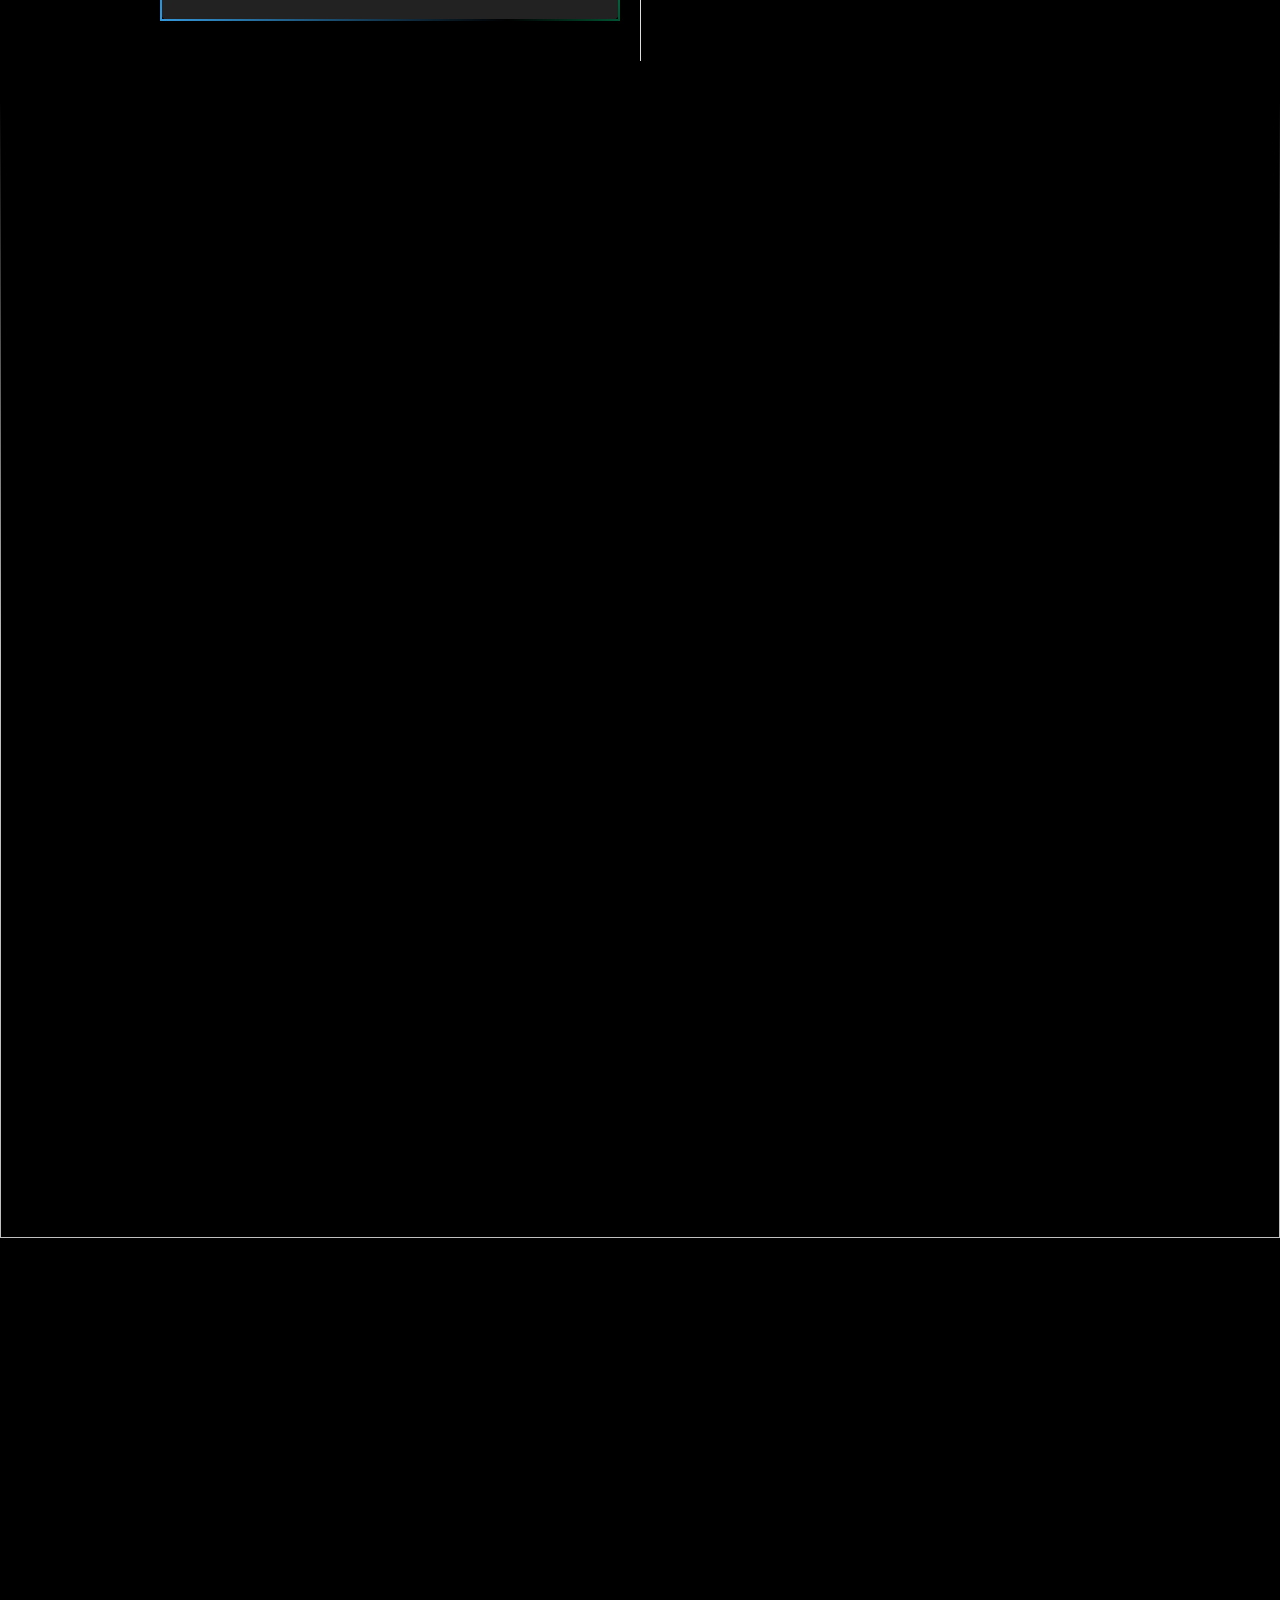
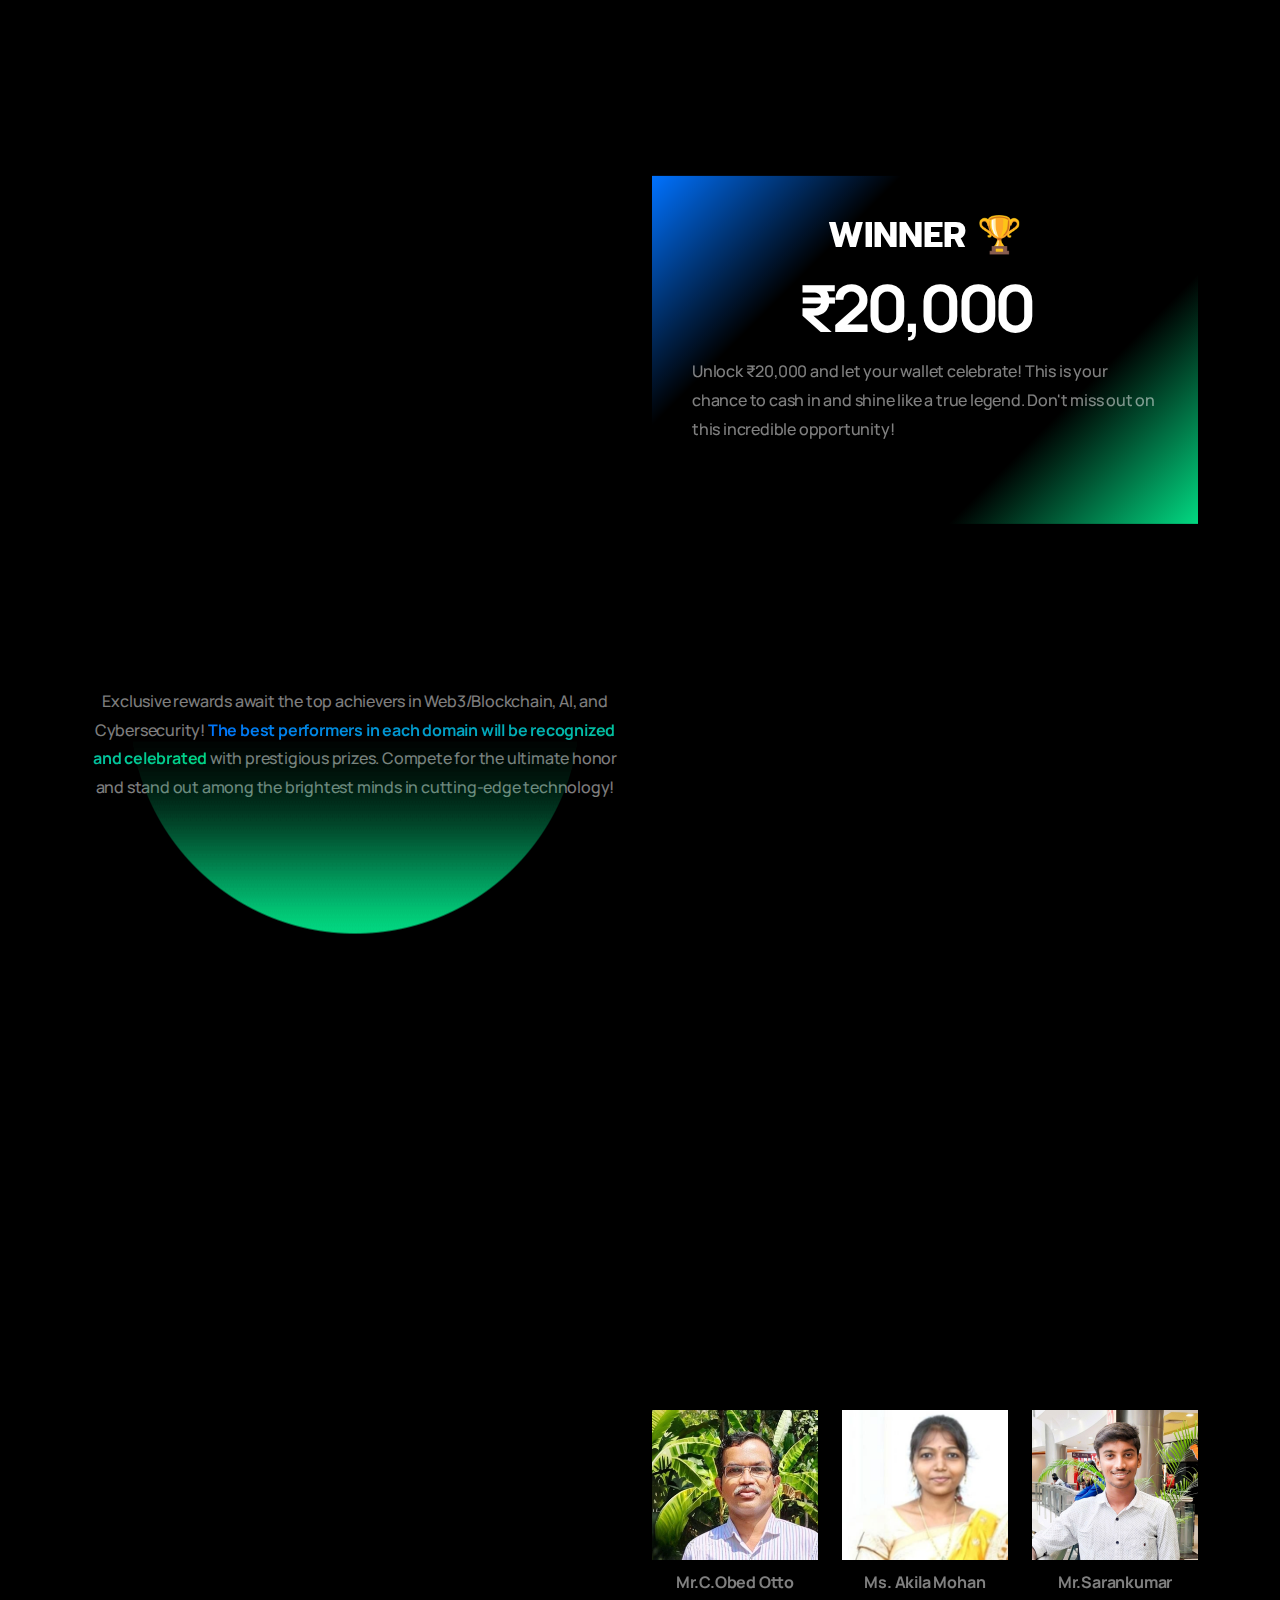
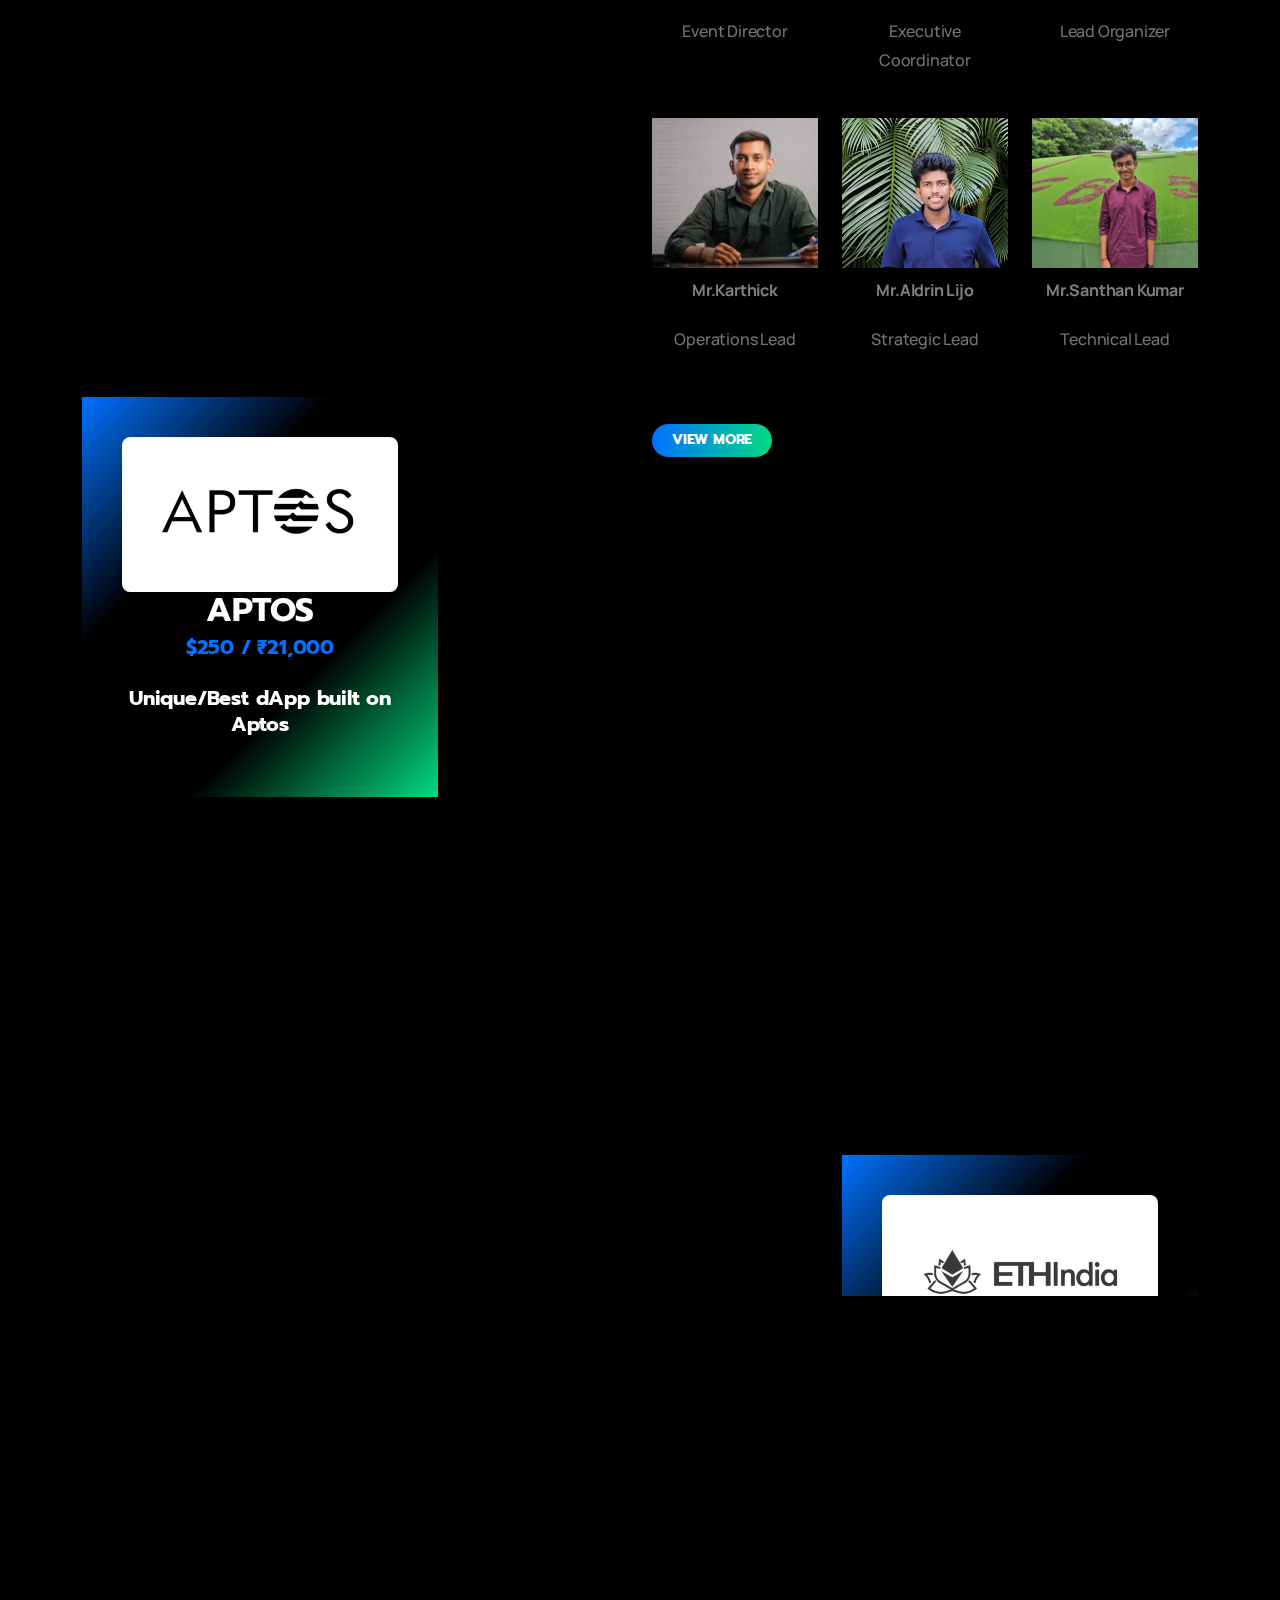
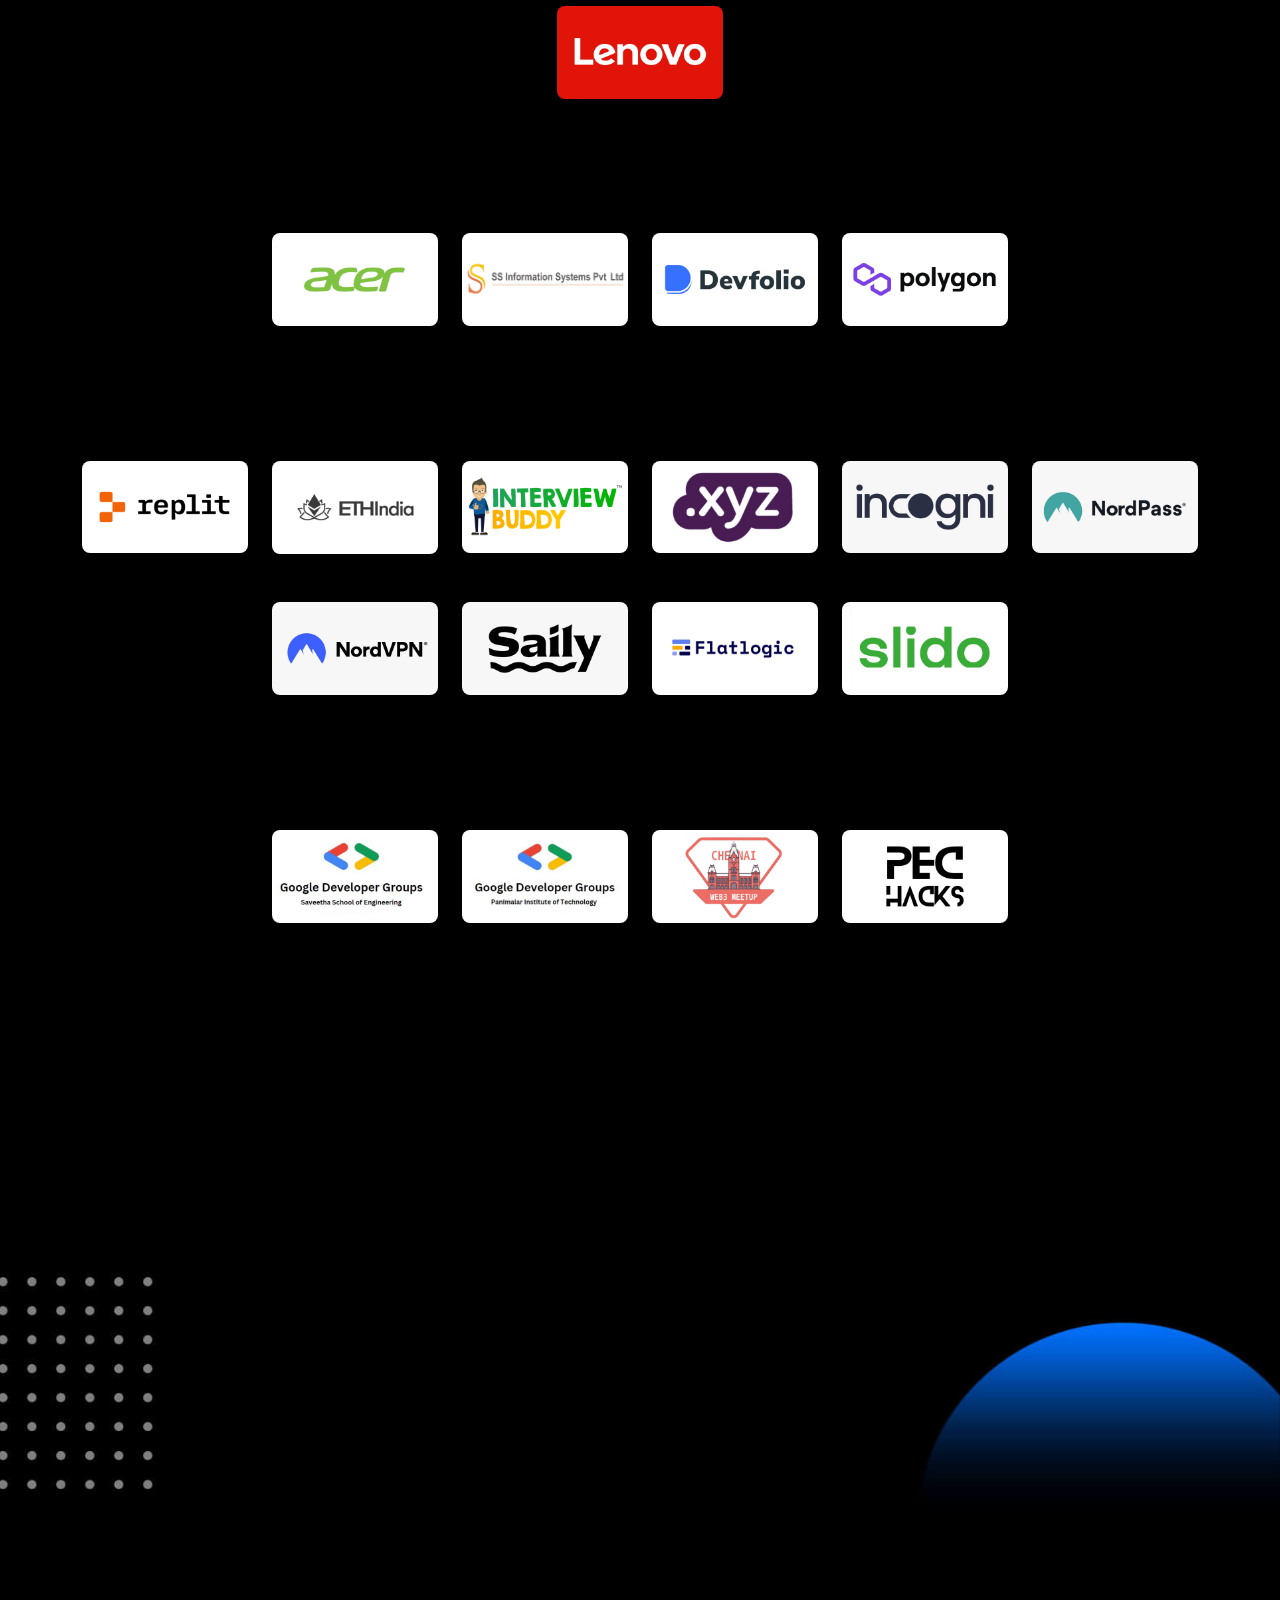
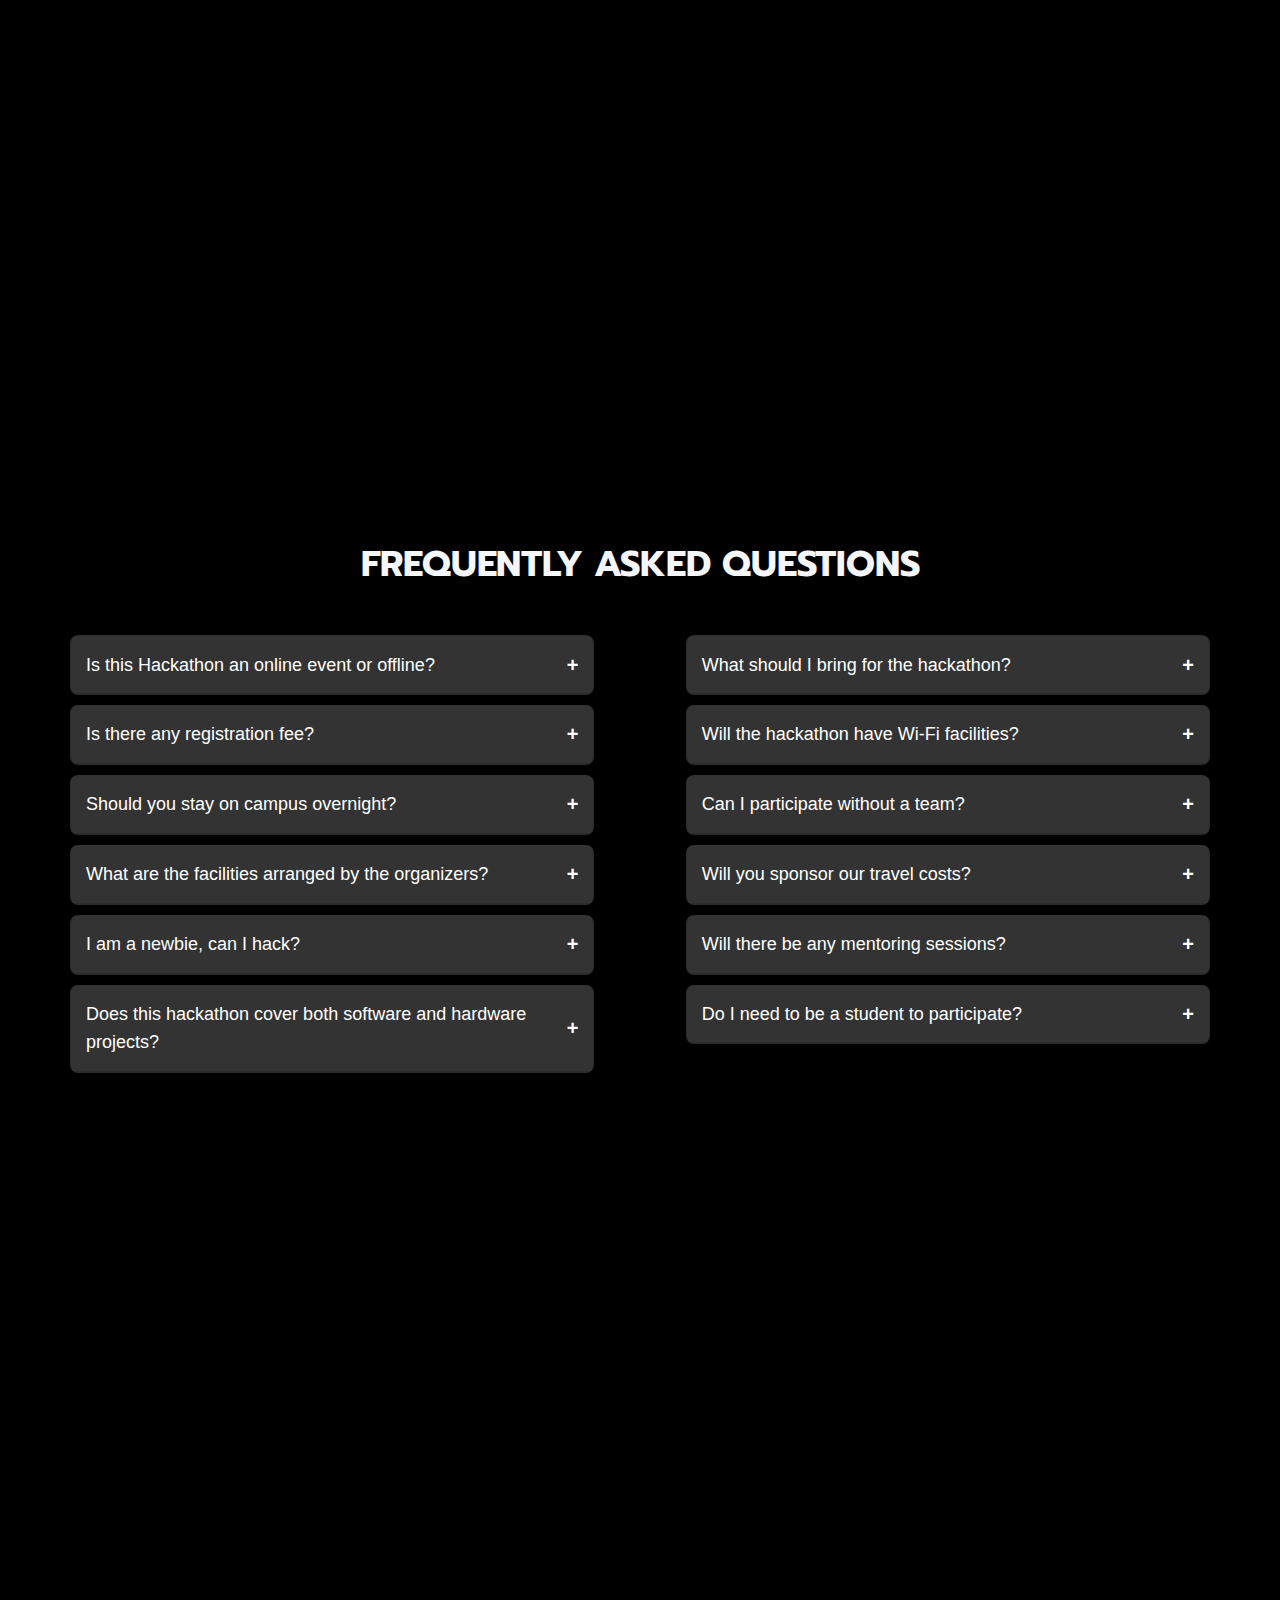
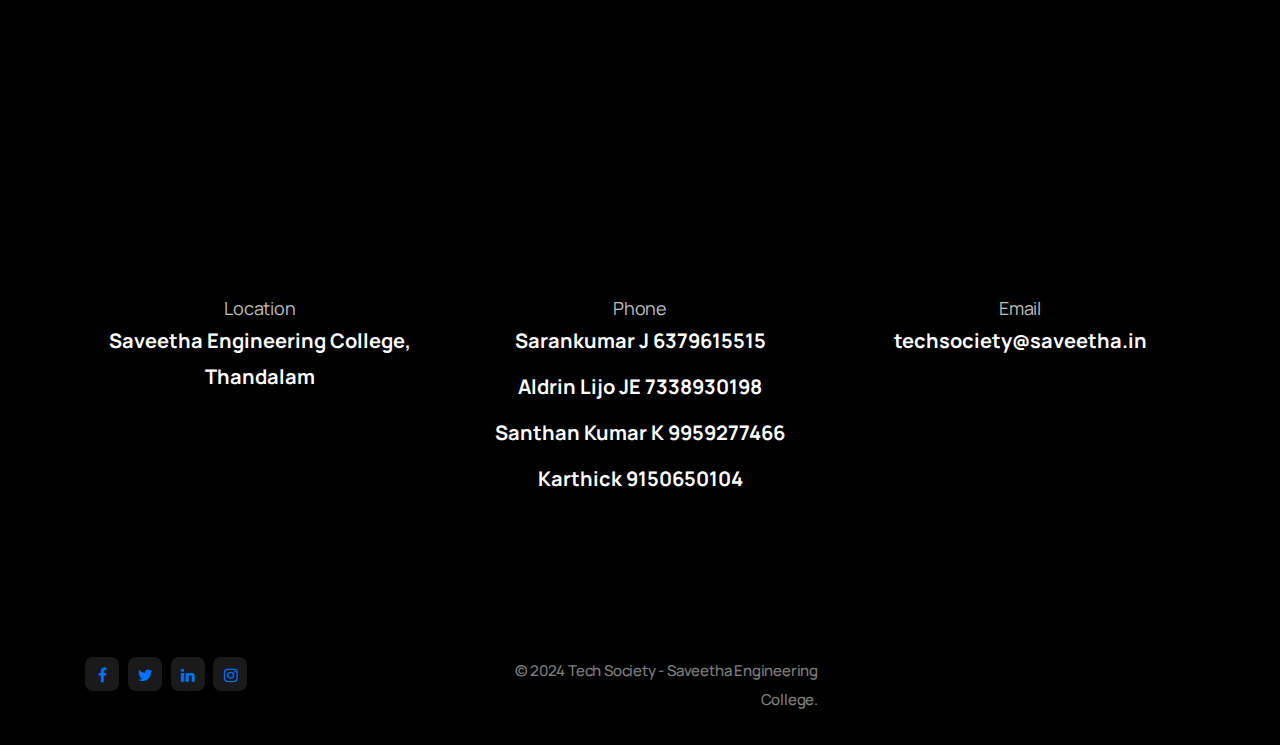
==== commit a854b1d8: "Timer update" ====
--- a/index.html
+++ b/index.html
@@ -169,7 +169,10 @@
             <section class="no-top countdown-container">
                 <div class="container">
                     <div class="row text-center">
-                        <h2 class="text-uppercase wow fadeInUp">Almost There! The <span class="text-gradient">Problem Statement </span>Will Be Revealed Soon!</h2>
+                        <h2 class="text-uppercase wow fadeInUp" style="margin-bottom: 20px;">
+                            <span class="text-line">Hackathon</span>
+                            <span class="text-gradient">will conclude by</span>
+                        </h2>
                         <div class="col-md-3 col-sm-6 mb-sm-30 position-relative">
                             <div class="de_count position-absolute top-50 start-50 translate-middle text-light wow fadeInUp">
                                 <h3 class="timer days text-gradient" data-to="0" data-speed="1">0</h3>
@@ -205,7 +208,7 @@
                 <div class="col-lg-12 text-center">
                     <div class="col-lg-12">
                         <!-- <a id="startCountdownBtn" class="btn-main big">Start Countdown</a> -->
-                        <a id="btn-probl" href="./problemStatement/index.html" class="btn-prob big">Problem statements 🎉</a>
+                        <a id="btn-probl" href="./problemStatement/index.html" class="btn-main big">Problem statements 🎉</a>
                     </div>
                 </div>
             </section>
